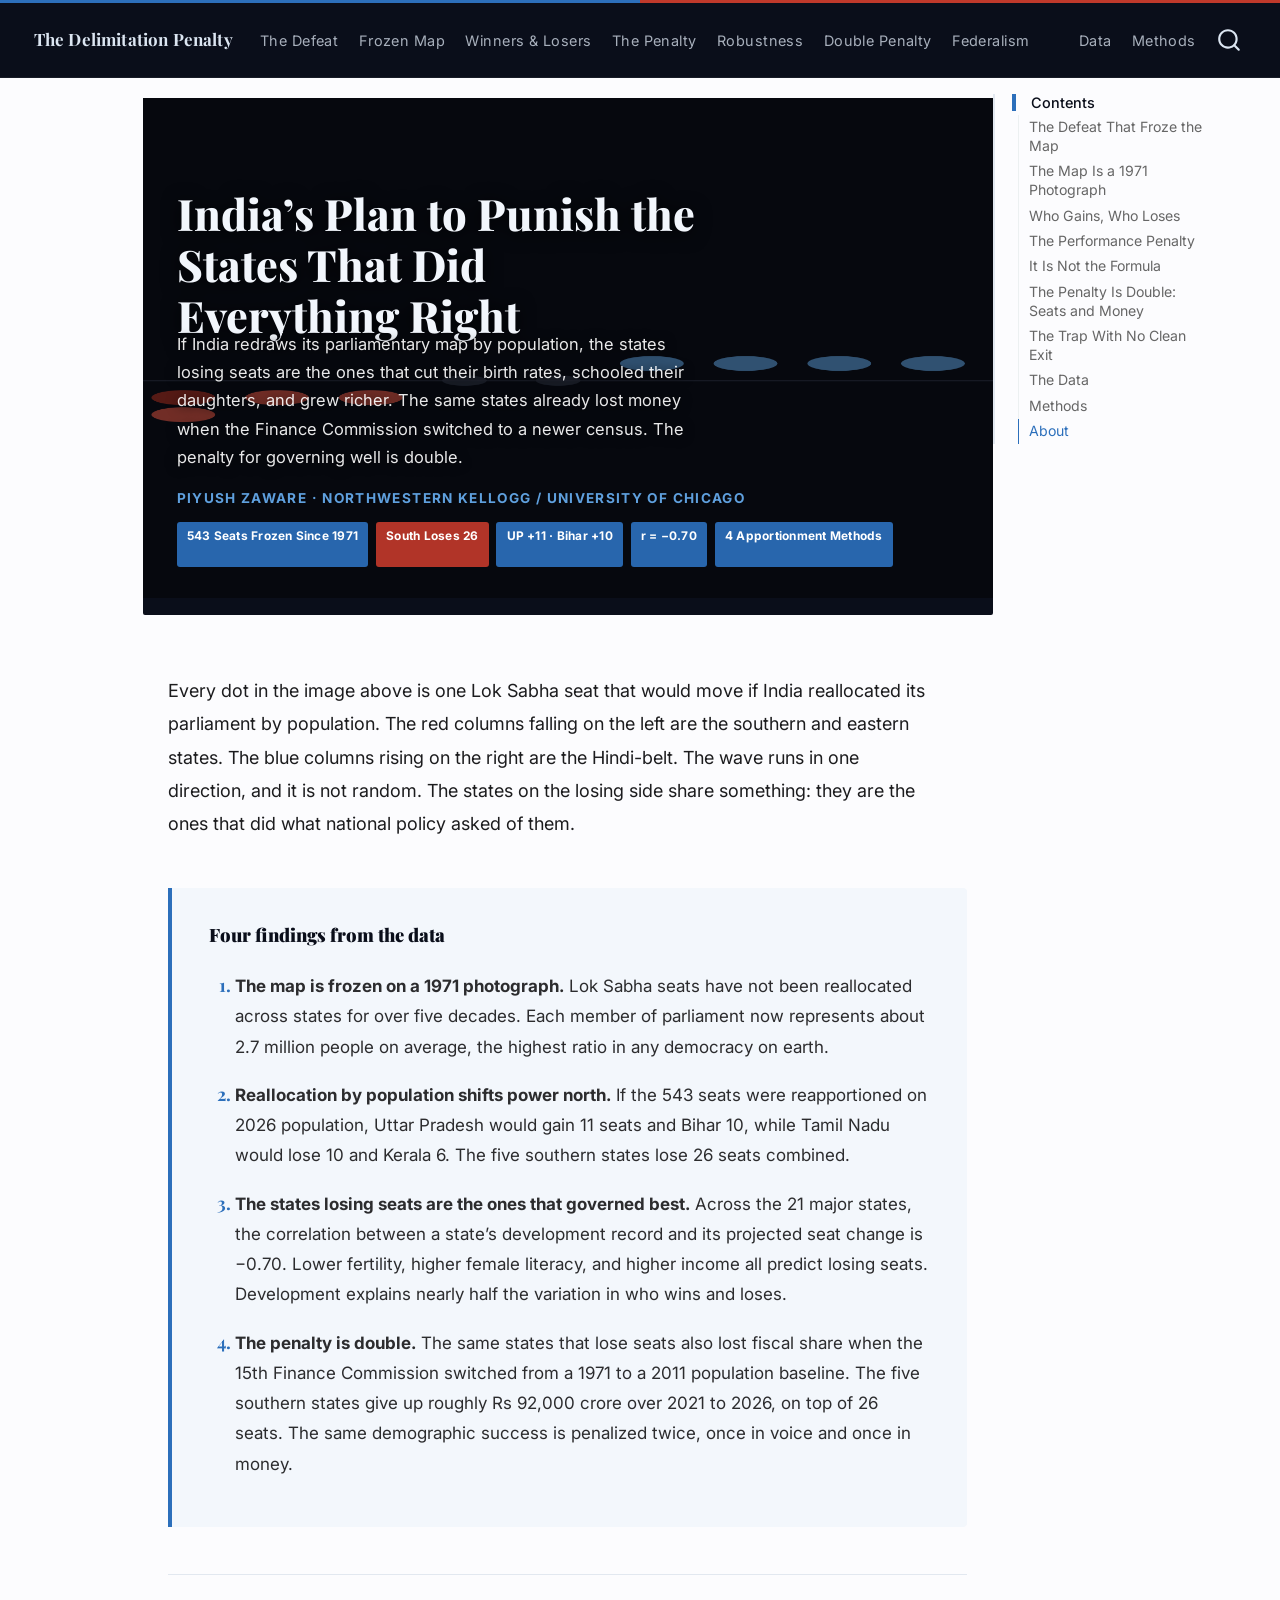
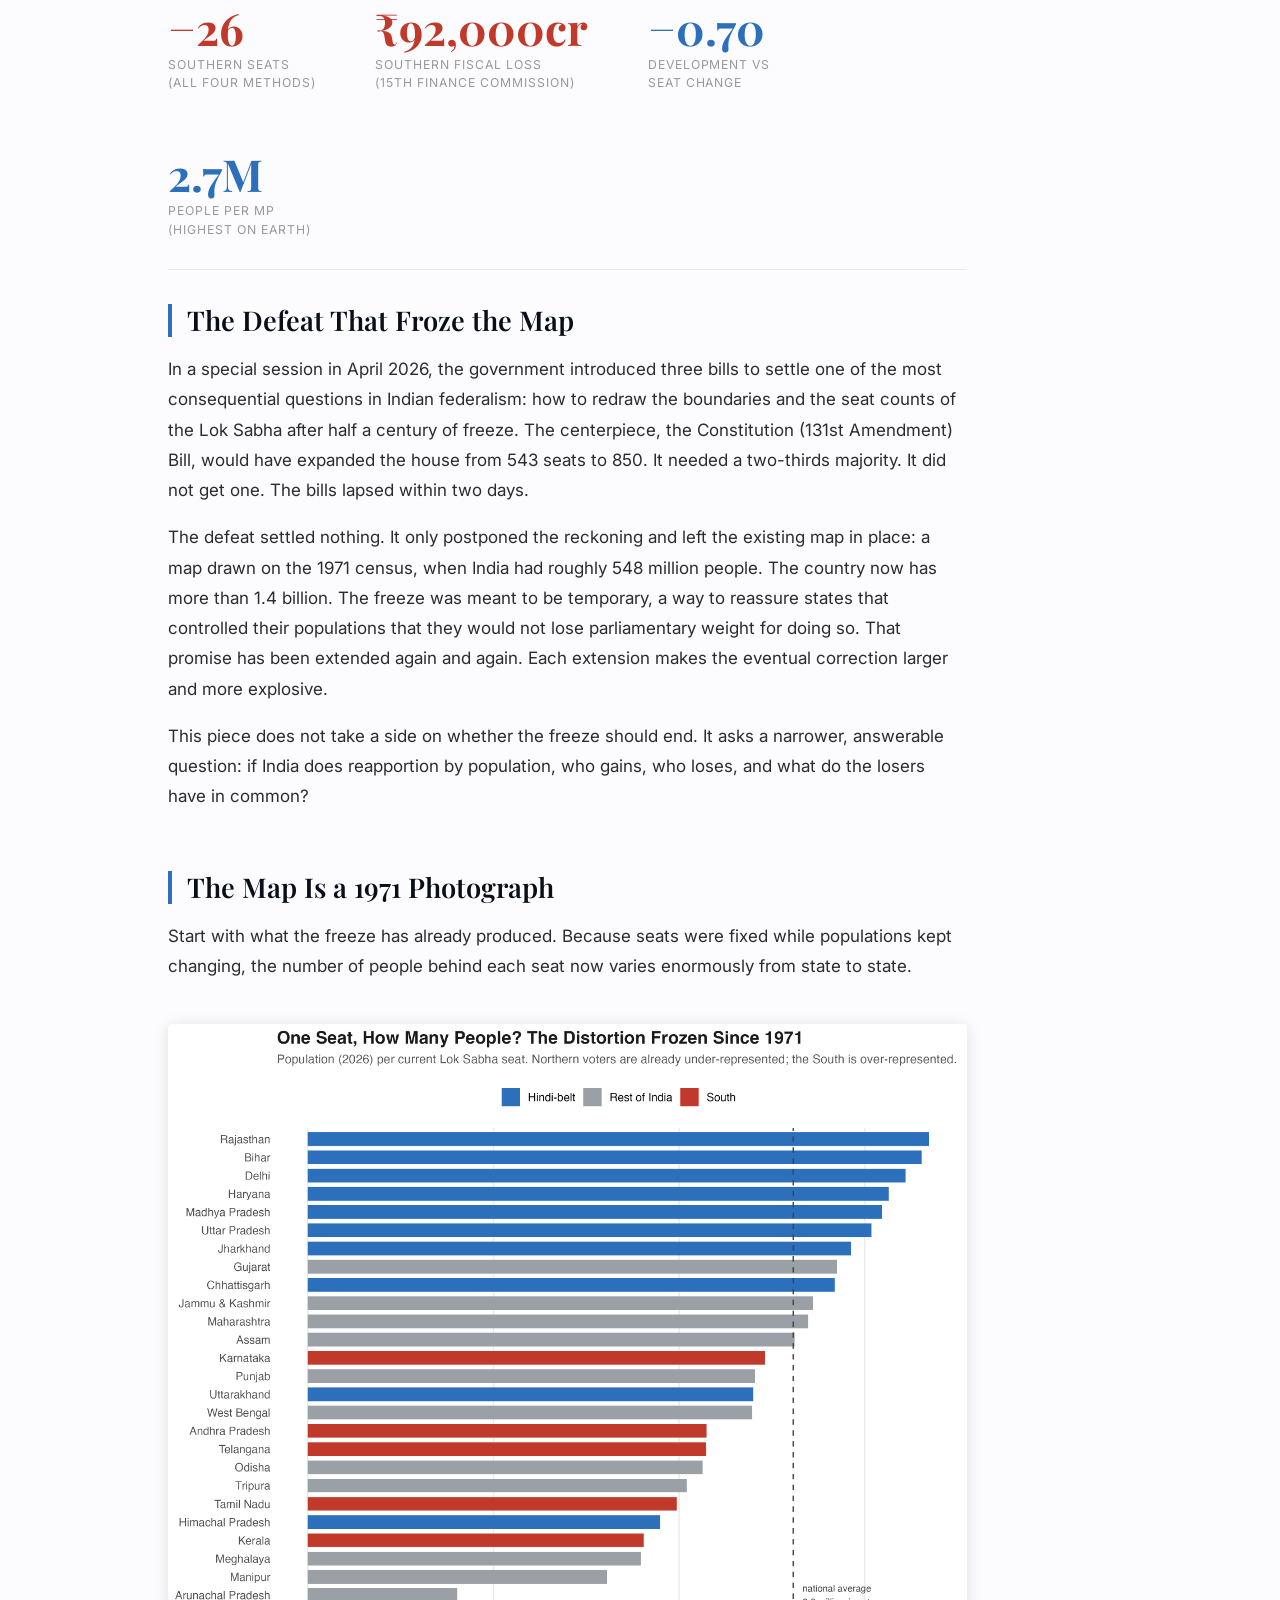
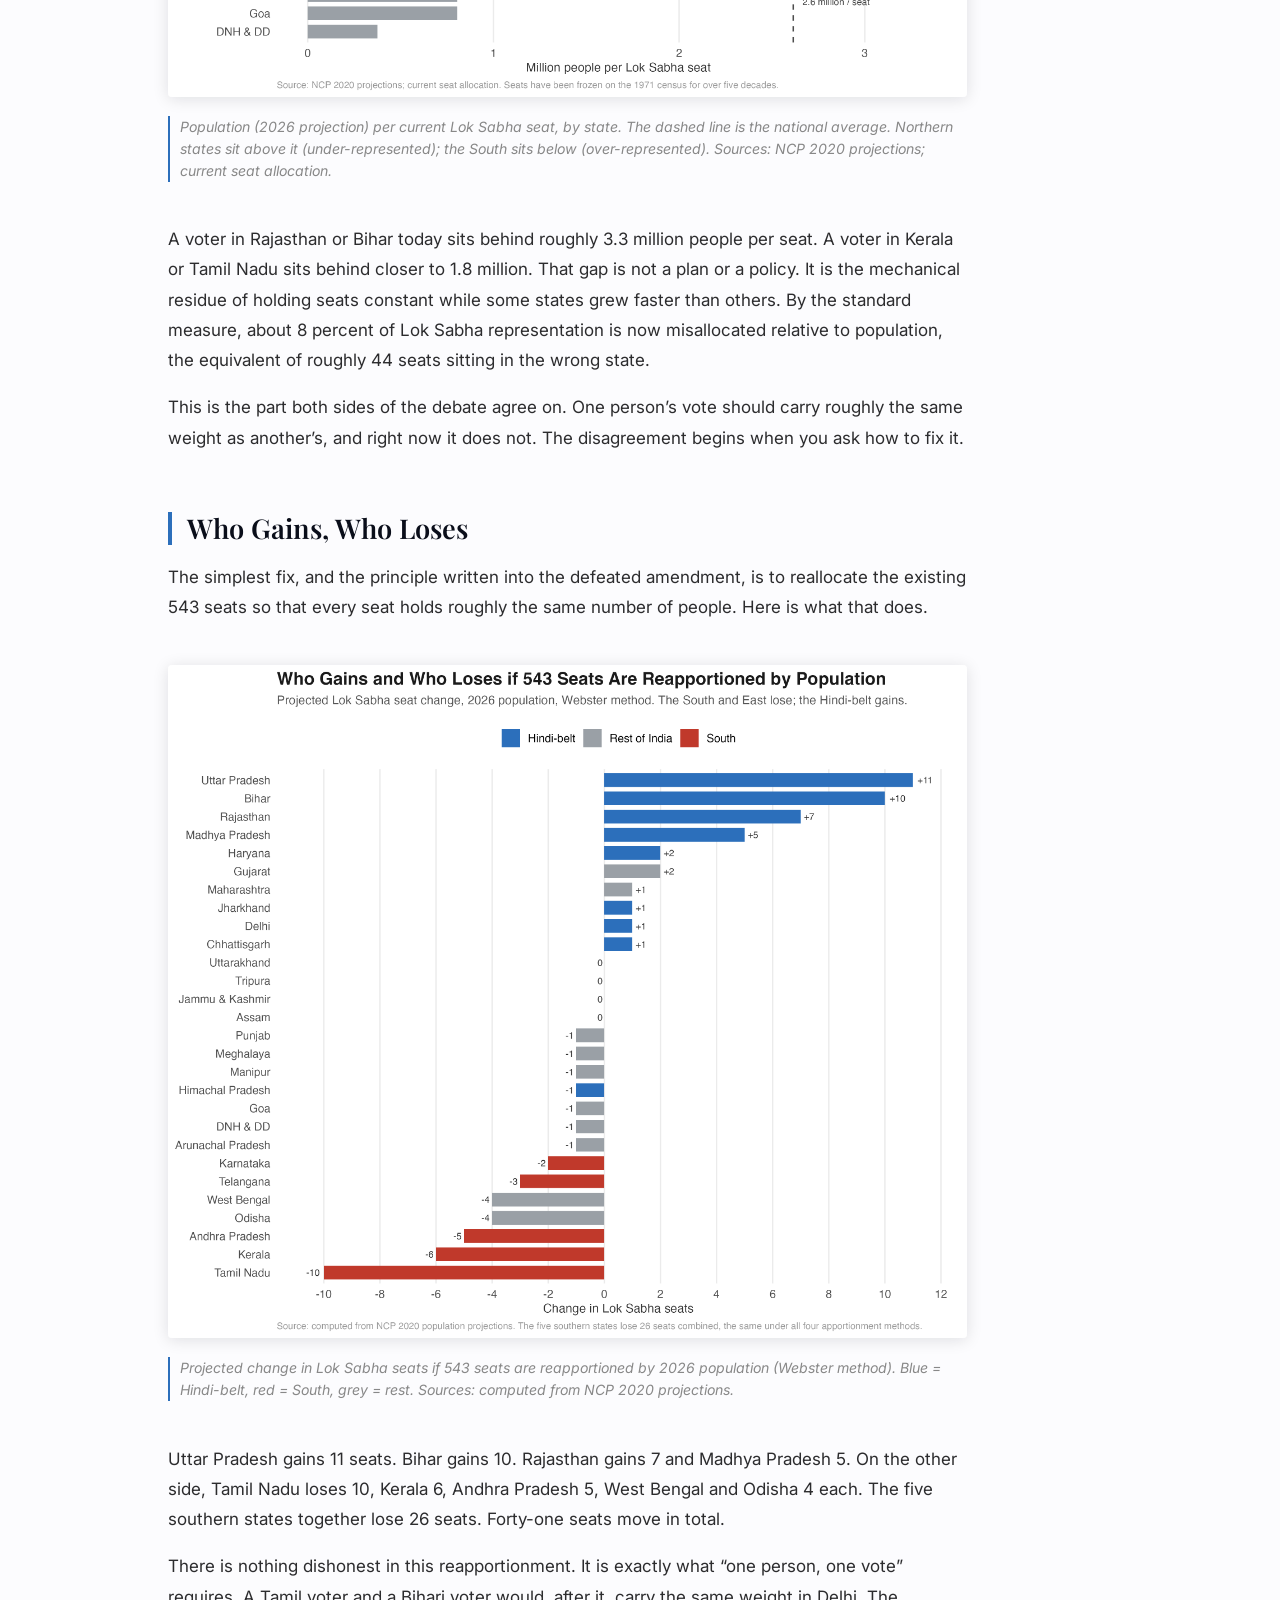
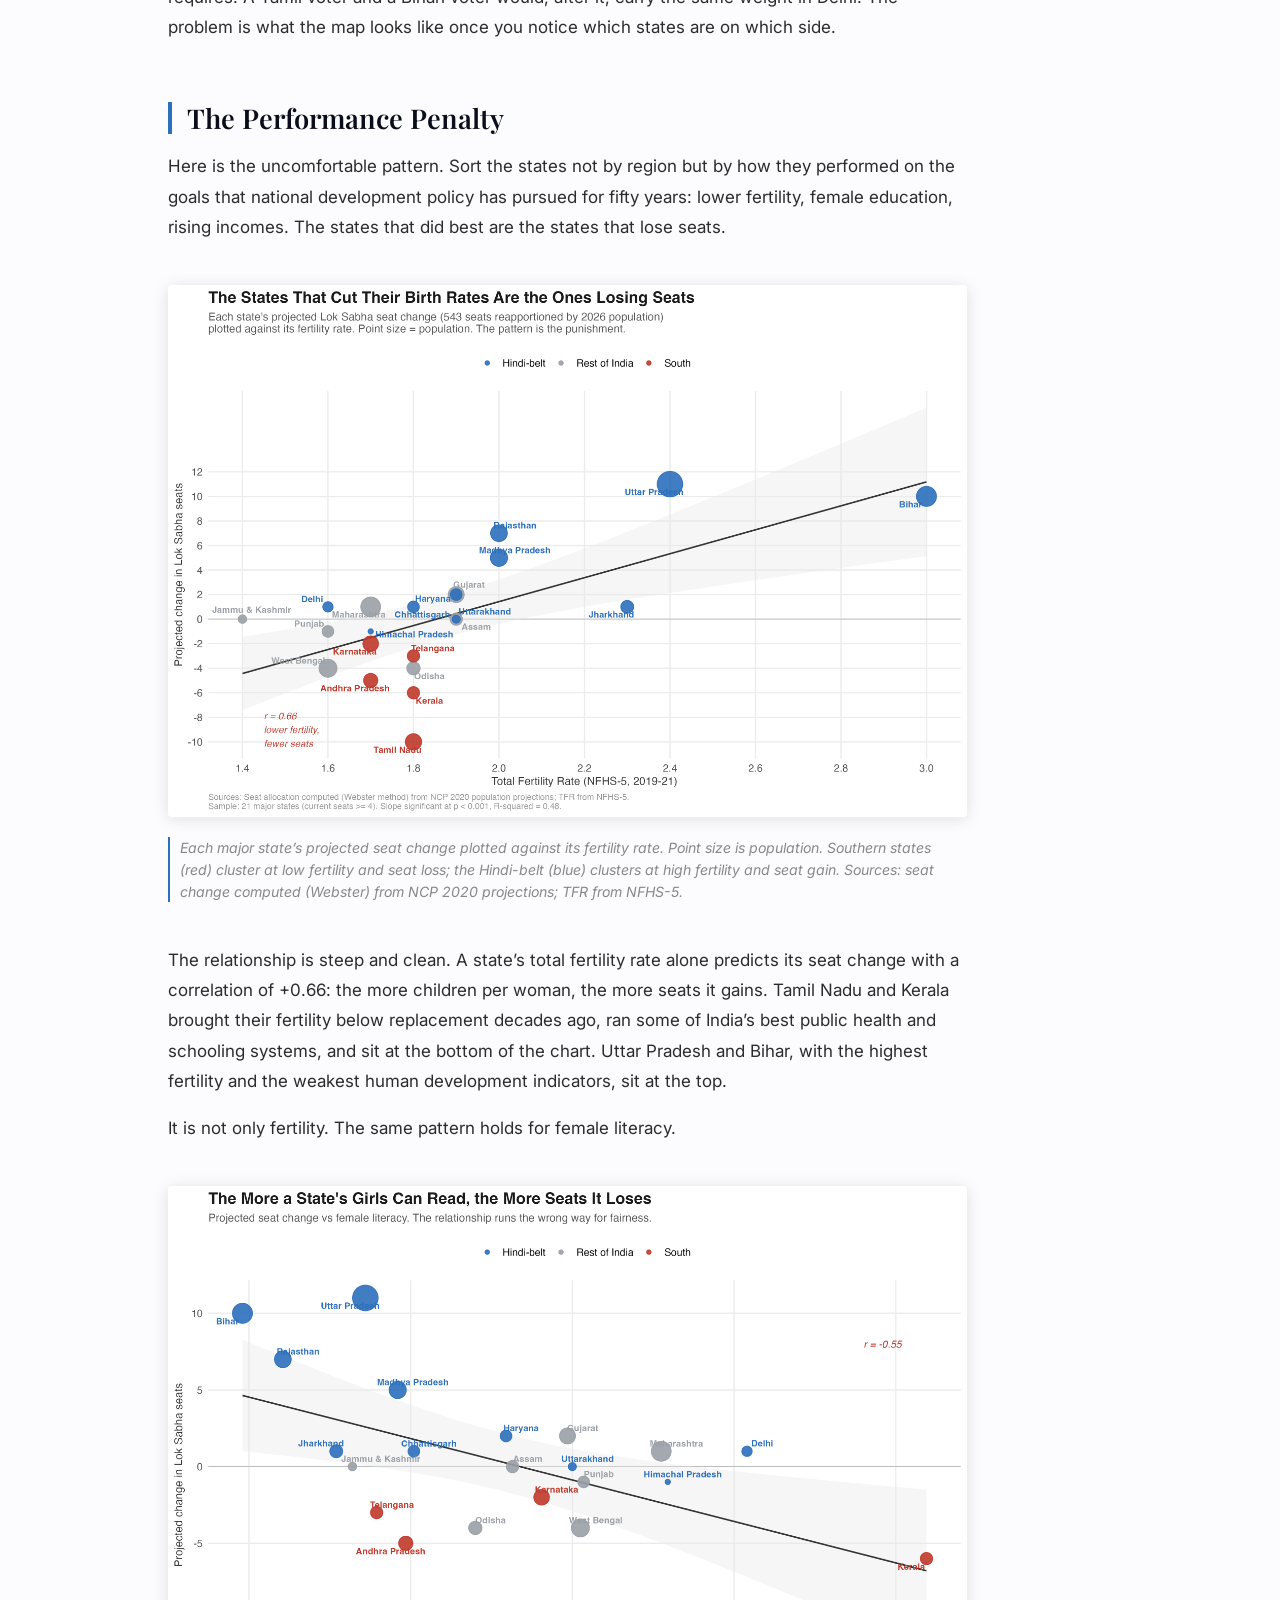
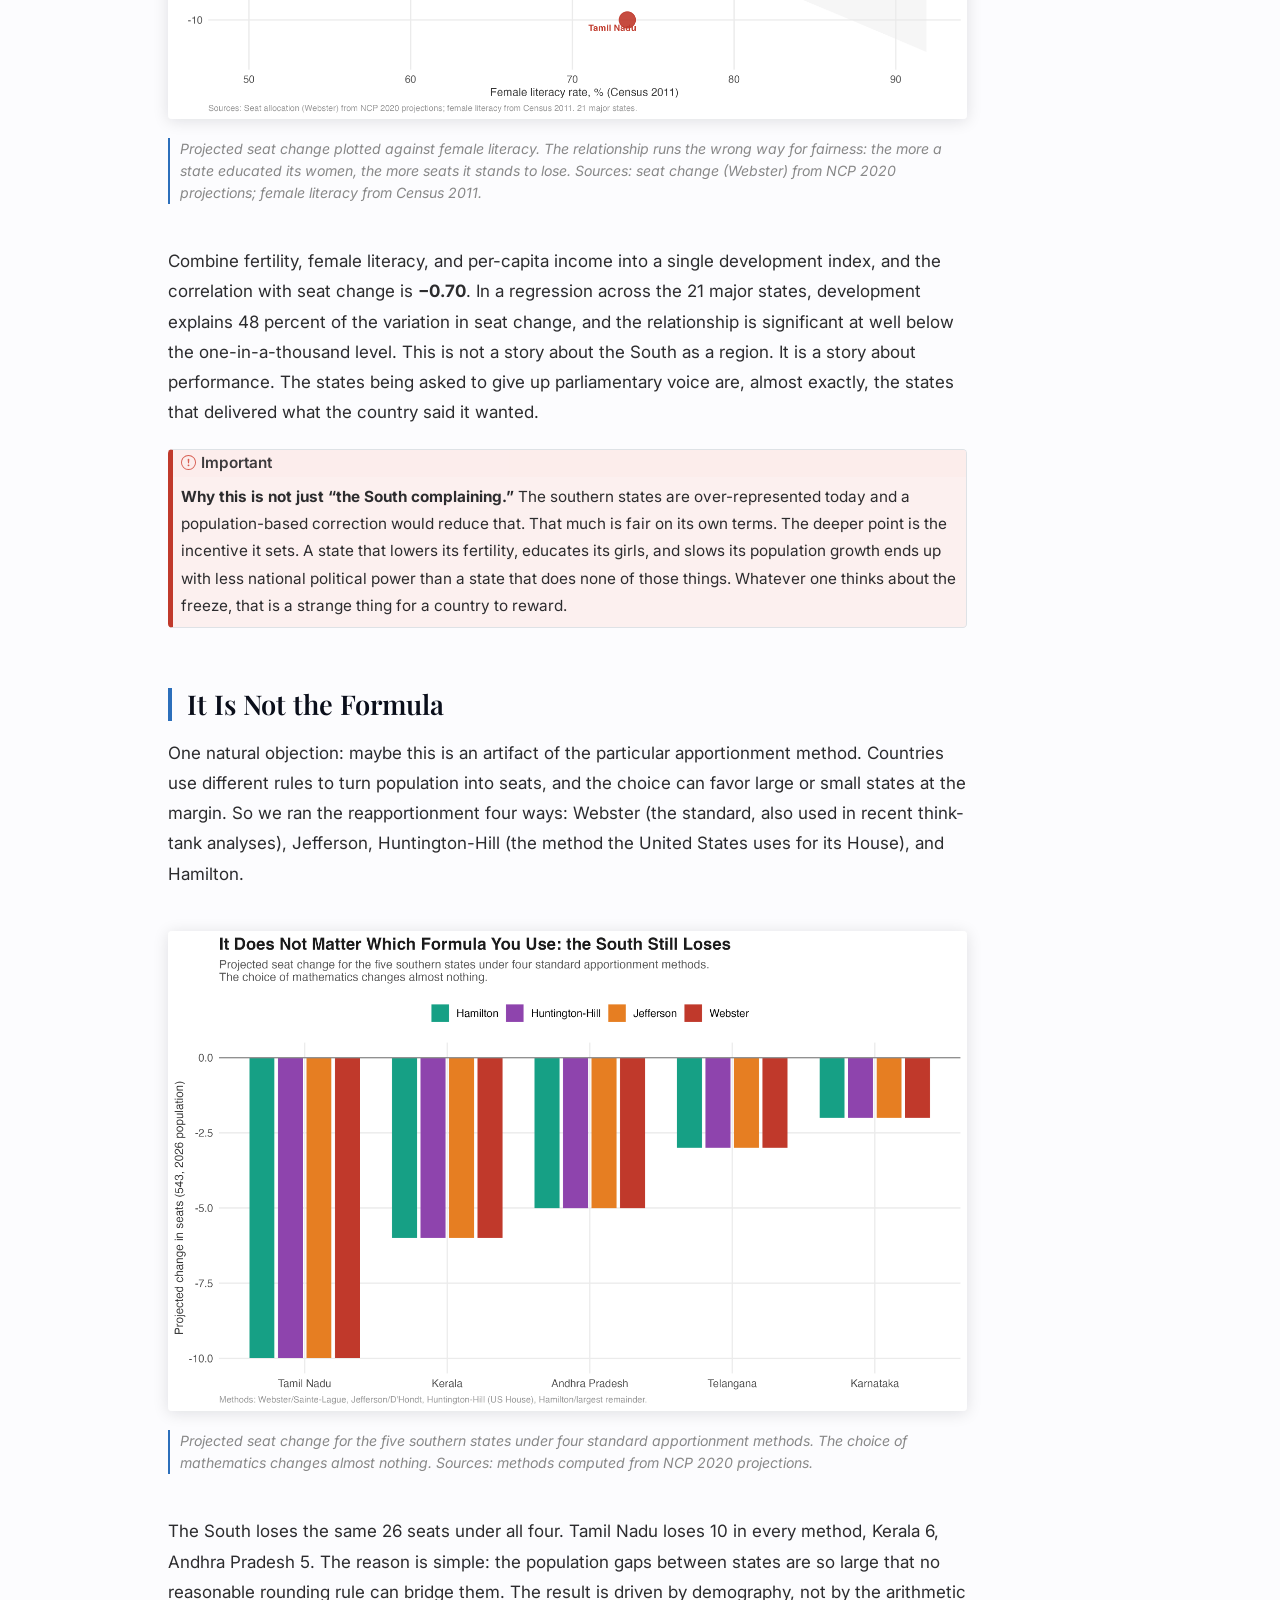
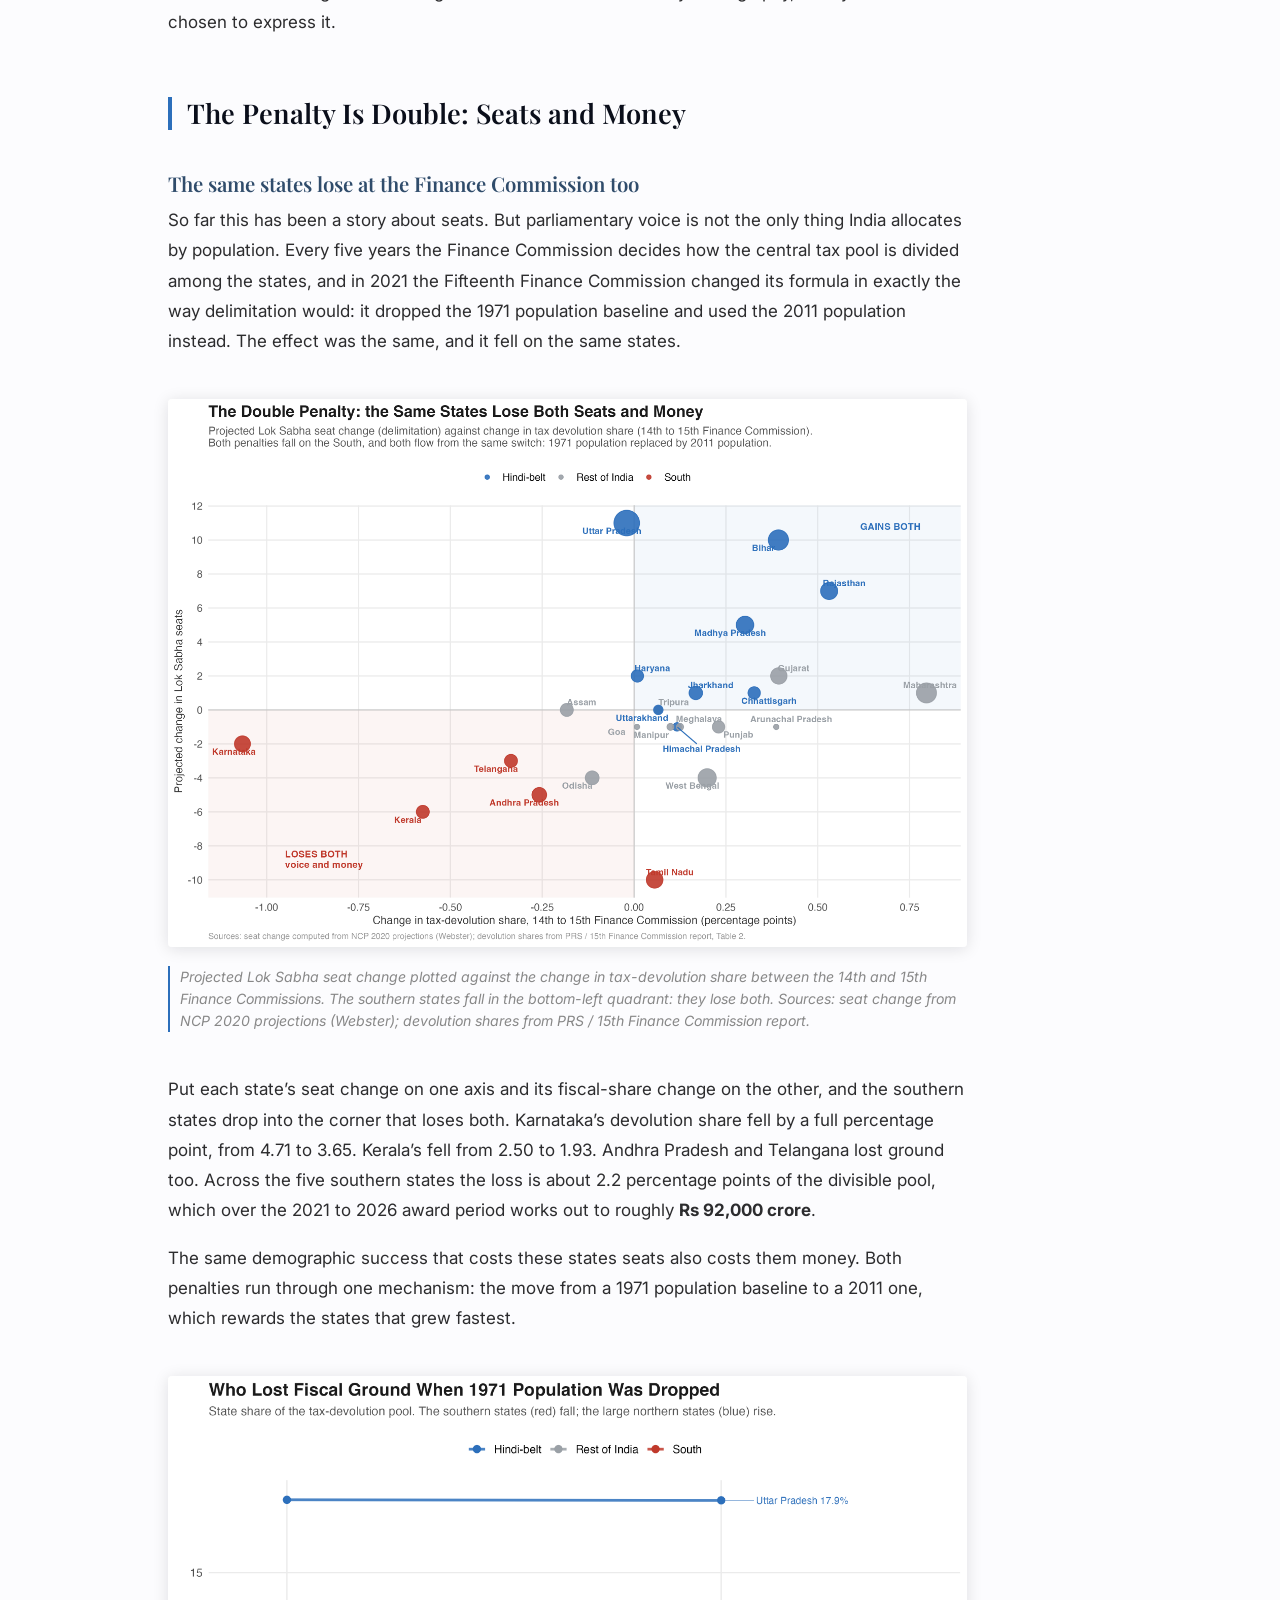
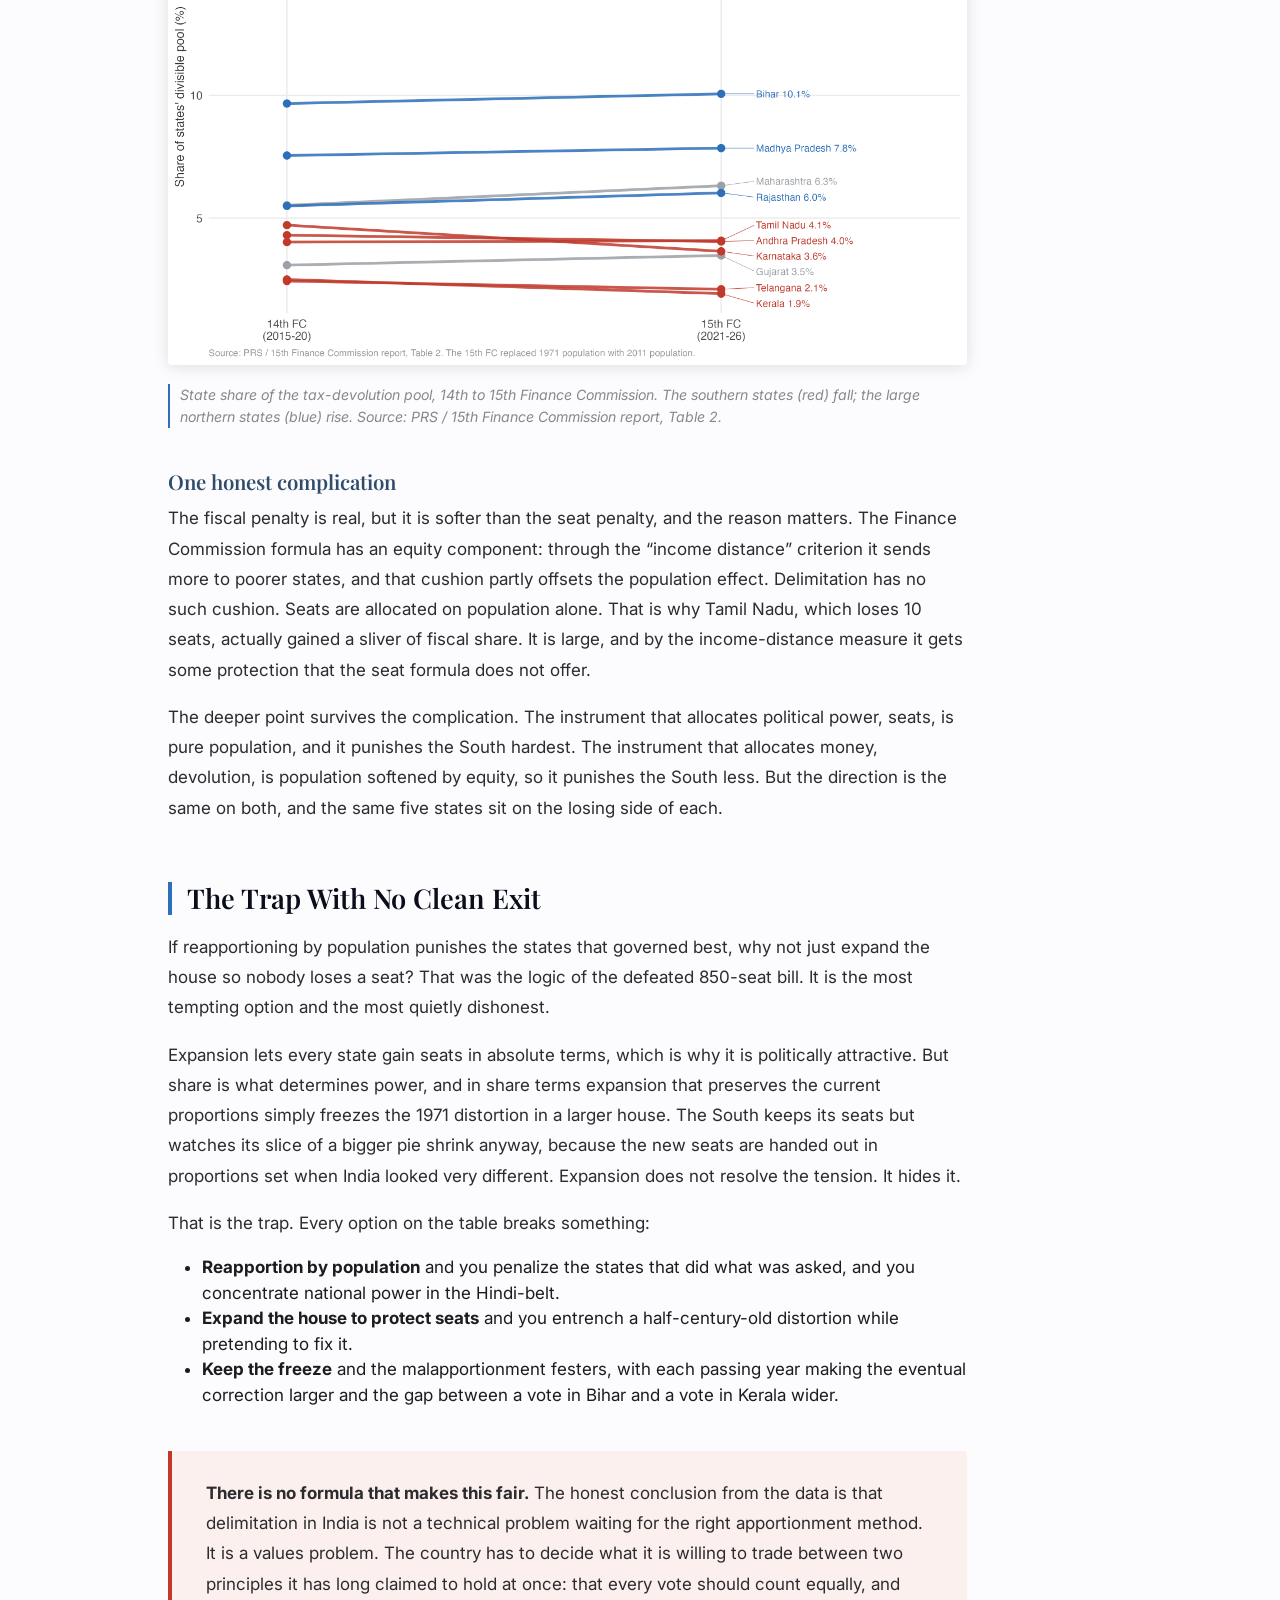
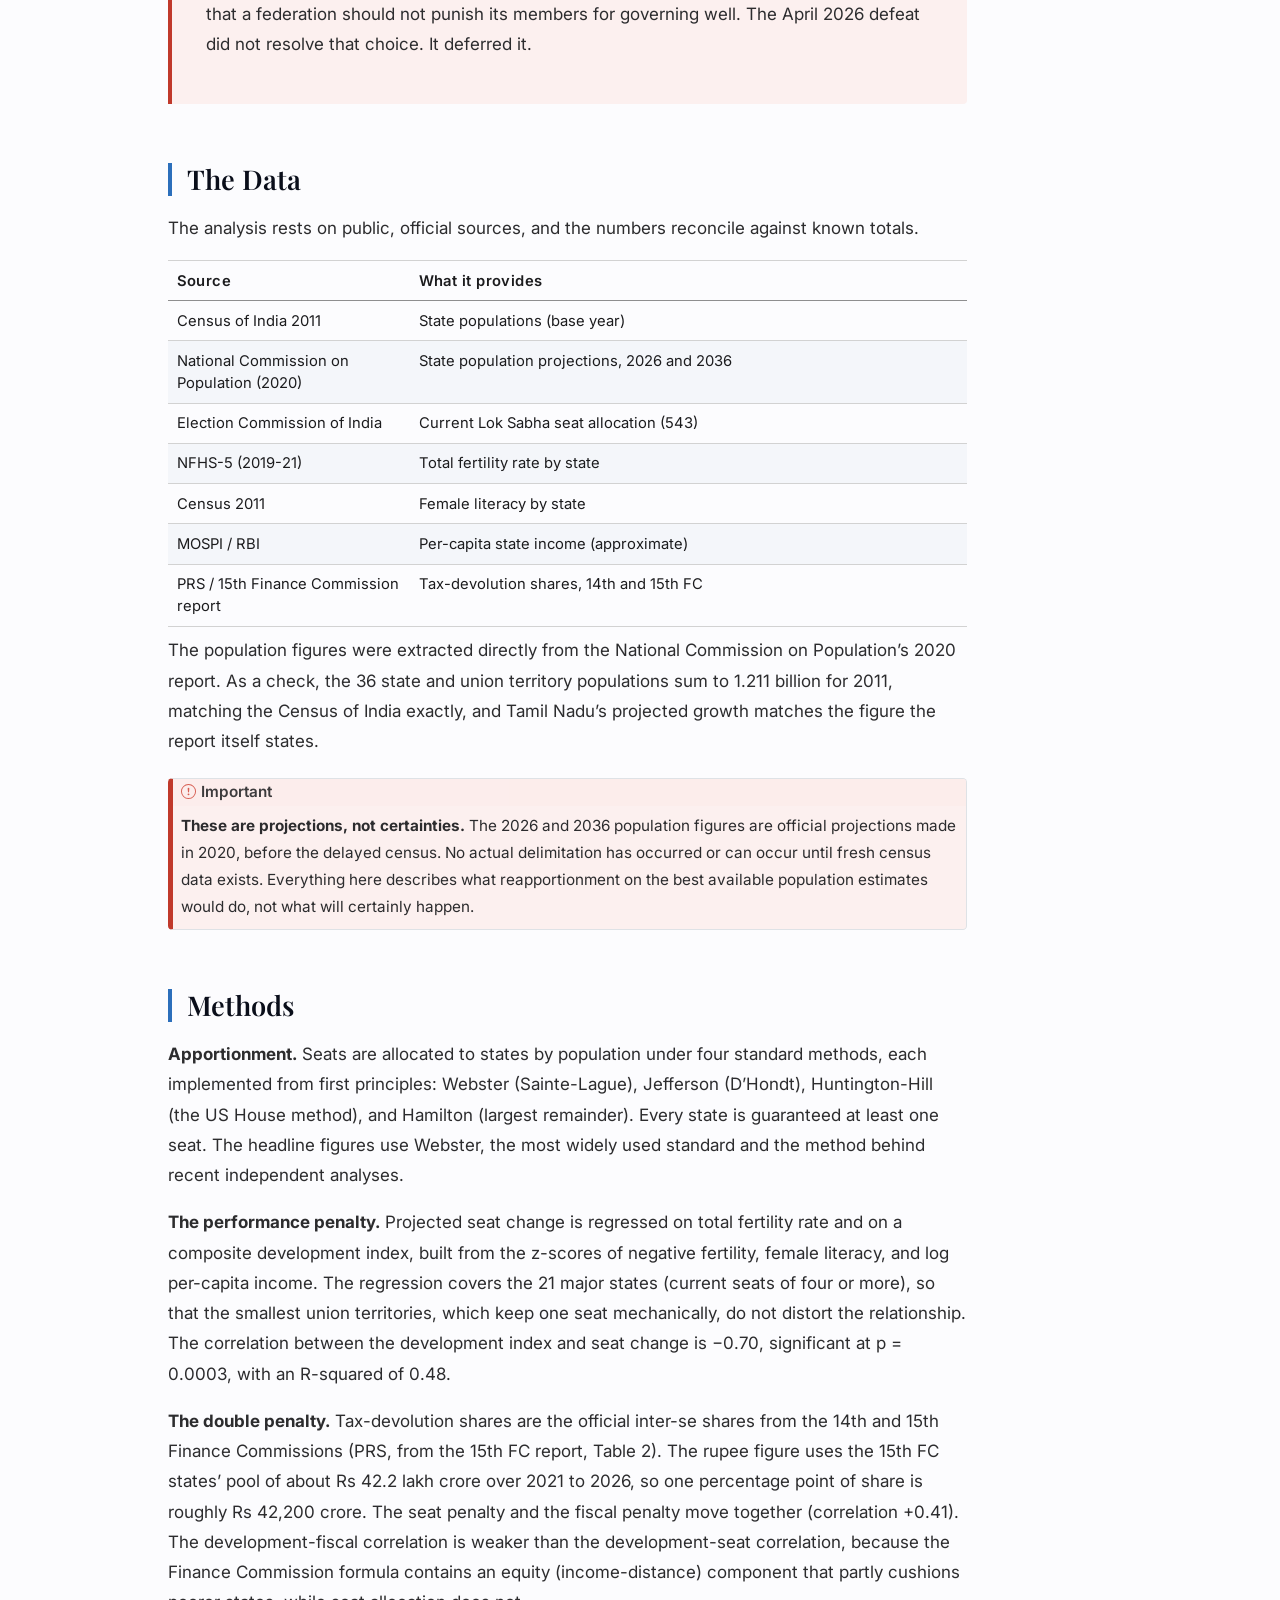
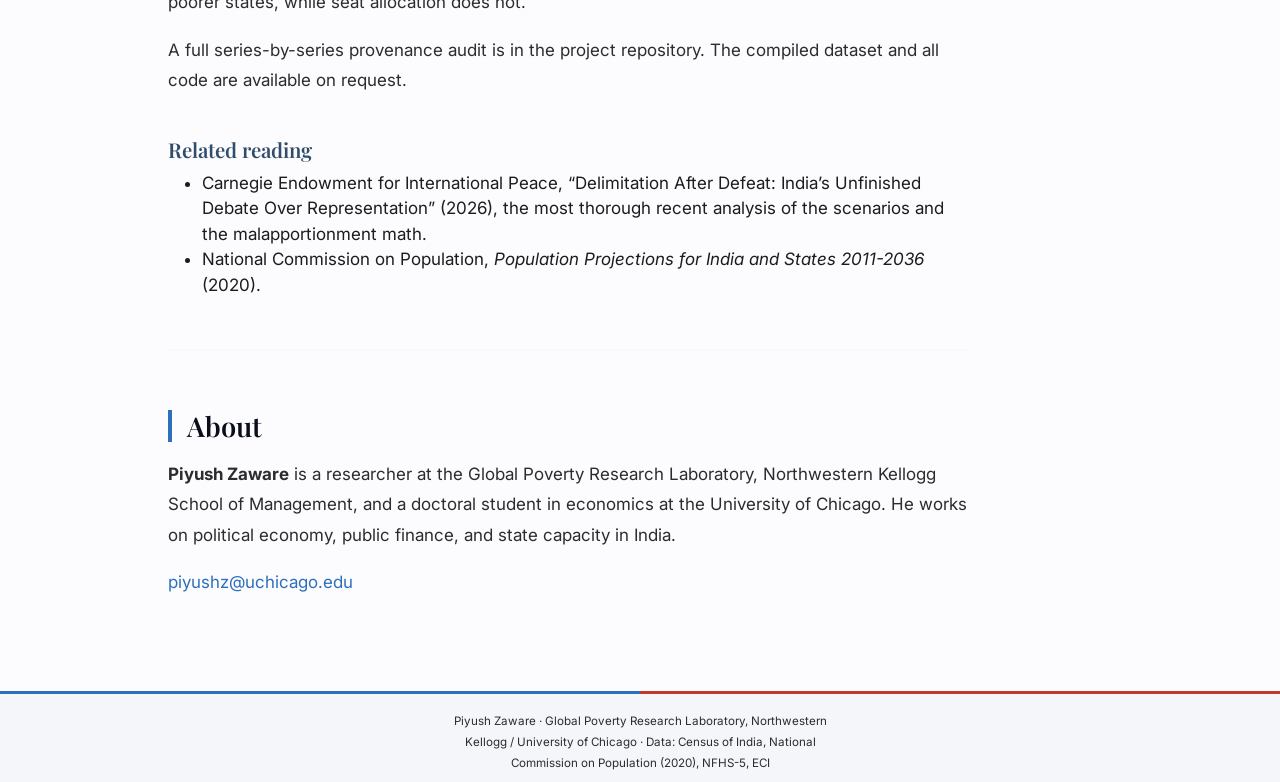
==== docs/index.html @ 1566c1ff "Add the double penalty: South loses both seats and fiscal share The genuinely novel contribution. Th" ====
<!DOCTYPE html>
<html xmlns="http://www.w3.org/1999/xhtml" lang="en" xml:lang="en"><head>

<meta charset="utf-8">
<meta name="generator" content="quarto-1.8.25">

<meta name="viewport" content="width=device-width, initial-scale=1.0, user-scalable=yes">


<title>The Delimitation Penalty</title>
<style>
code{white-space: pre-wrap;}
span.smallcaps{font-variant: small-caps;}
div.columns{display: flex; gap: min(4vw, 1.5em);}
div.column{flex: auto; overflow-x: auto;}
div.hanging-indent{margin-left: 1.5em; text-indent: -1.5em;}
ul.task-list{list-style: none;}
ul.task-list li input[type="checkbox"] {
  width: 0.8em;
  margin: 0 0.8em 0.2em -1em; /* quarto-specific, see https://github.com/quarto-dev/quarto-cli/issues/4556 */ 
  vertical-align: middle;
}
</style>


<script src="site_libs/quarto-nav/quarto-nav.js"></script>
<script src="site_libs/quarto-nav/headroom.min.js"></script>
<script src="site_libs/clipboard/clipboard.min.js"></script>
<script src="site_libs/quarto-search/autocomplete.umd.js"></script>
<script src="site_libs/quarto-search/fuse.min.js"></script>
<script src="site_libs/quarto-search/quarto-search.js"></script>
<meta name="quarto:offset" content="./">
<script src="site_libs/quarto-html/quarto.js" type="module"></script>
<script src="site_libs/quarto-html/tabsets/tabsets.js" type="module"></script>
<script src="site_libs/quarto-html/axe/axe-check.js" type="module"></script>
<script src="site_libs/quarto-html/popper.min.js"></script>
<script src="site_libs/quarto-html/tippy.umd.min.js"></script>
<script src="site_libs/quarto-html/anchor.min.js"></script>
<link href="site_libs/quarto-html/tippy.css" rel="stylesheet">
<link href="site_libs/quarto-html/quarto-syntax-highlighting-7b89279ff1a6dce999919e0e67d4d9ec.css" rel="stylesheet" id="quarto-text-highlighting-styles">
<script src="site_libs/bootstrap/bootstrap.min.js"></script>
<link href="site_libs/bootstrap/bootstrap-icons.css" rel="stylesheet">
<link href="site_libs/bootstrap/bootstrap-7840cd7981757219aa83ed7bc847dc4c.min.css" rel="stylesheet" append-hash="true" id="quarto-bootstrap" data-mode="light">
<script id="quarto-search-options" type="application/json">{
  "location": "navbar",
  "copy-button": false,
  "collapse-after": 3,
  "panel-placement": "end",
  "type": "overlay",
  "limit": 50,
  "keyboard-shortcut": [
    "f",
    "/",
    "s"
  ],
  "show-item-context": false,
  "language": {
    "search-no-results-text": "No results",
    "search-matching-documents-text": "matching documents",
    "search-copy-link-title": "Copy link to search",
    "search-hide-matches-text": "Hide additional matches",
    "search-more-match-text": "more match in this document",
    "search-more-matches-text": "more matches in this document",
    "search-clear-button-title": "Clear",
    "search-text-placeholder": "",
    "search-detached-cancel-button-title": "Cancel",
    "search-submit-button-title": "Submit",
    "search-label": "Search"
  }
}</script>
<style>html{ scroll-behavior: smooth; }</style>


</head>

<body class="nav-fixed quarto-light">

<div id="quarto-search-results"></div>
  <header id="quarto-header" class="headroom fixed-top">
    <nav class="navbar navbar-expand-lg " data-bs-theme="dark">
      <div class="navbar-container container-fluid">
      <div class="navbar-brand-container mx-auto">
    <a href="./index.html" class="navbar-brand navbar-brand-logo">
    </a>
    <a class="navbar-brand" href="./index.html">
    <span class="navbar-title">The Delimitation Penalty</span>
    </a>
  </div>
            <div id="quarto-search" class="" title="Search"></div>
          <button class="navbar-toggler" type="button" data-bs-toggle="collapse" data-bs-target="#navbarCollapse" aria-controls="navbarCollapse" role="menu" aria-expanded="false" aria-label="Toggle navigation" onclick="if (window.quartoToggleHeadroom) { window.quartoToggleHeadroom(); }">
  <span class="navbar-toggler-icon"></span>
</button>
          <div class="collapse navbar-collapse" id="navbarCollapse">
            <ul class="navbar-nav navbar-nav-scroll me-auto">
  <li class="nav-item">
    <a class="nav-link" href="./index.html#defeat"> 
<span class="menu-text">The Defeat</span></a>
  </li>  
  <li class="nav-item">
    <a class="nav-link" href="./index.html#frozen"> 
<span class="menu-text">Frozen Map</span></a>
  </li>  
  <li class="nav-item">
    <a class="nav-link" href="./index.html#winners"> 
<span class="menu-text">Winners &amp; Losers</span></a>
  </li>  
  <li class="nav-item">
    <a class="nav-link" href="./index.html#penalty"> 
<span class="menu-text">The Penalty</span></a>
  </li>  
  <li class="nav-item">
    <a class="nav-link" href="./index.html#robustness"> 
<span class="menu-text">Robustness</span></a>
  </li>  
  <li class="nav-item">
    <a class="nav-link" href="./index.html#double"> 
<span class="menu-text">Double Penalty</span></a>
  </li>  
  <li class="nav-item">
    <a class="nav-link" href="./index.html#federalism"> 
<span class="menu-text">Federalism</span></a>
  </li>  
</ul>
            <ul class="navbar-nav navbar-nav-scroll ms-auto">
  <li class="nav-item">
    <a class="nav-link" href="./index.html#data"> 
<span class="menu-text">Data</span></a>
  </li>  
  <li class="nav-item">
    <a class="nav-link" href="./index.html#methods"> 
<span class="menu-text">Methods</span></a>
  </li>  
</ul>
          </div> <!-- /navcollapse -->
            <div class="quarto-navbar-tools">
</div>
      </div> <!-- /container-fluid -->
    </nav>
</header>
<!-- content -->
<div id="quarto-content" class="quarto-container page-columns page-rows-contents page-layout-article page-navbar">
<!-- sidebar -->
<!-- margin-sidebar -->
    <div id="quarto-margin-sidebar" class="sidebar margin-sidebar">
        <nav id="TOC" role="doc-toc" class="toc-active">
    <h2 id="toc-title">Contents</h2>
   
  <ul class="collapse">
  <li><a href="#defeat" id="toc-defeat" class="nav-link active" data-scroll-target="#defeat">The Defeat That Froze the Map</a></li>
  <li><a href="#frozen" id="toc-frozen" class="nav-link" data-scroll-target="#frozen">The Map Is a 1971 Photograph</a></li>
  <li><a href="#winners" id="toc-winners" class="nav-link" data-scroll-target="#winners">Who Gains, Who Loses</a></li>
  <li><a href="#penalty" id="toc-penalty" class="nav-link" data-scroll-target="#penalty">The Performance Penalty</a></li>
  <li><a href="#robustness" id="toc-robustness" class="nav-link" data-scroll-target="#robustness">It Is Not the Formula</a></li>
  <li><a href="#double" id="toc-double" class="nav-link" data-scroll-target="#double">The Penalty Is Double: Seats and Money</a></li>
  <li><a href="#federalism" id="toc-federalism" class="nav-link" data-scroll-target="#federalism">The Trap With No Clean Exit</a></li>
  <li><a href="#data" id="toc-data" class="nav-link" data-scroll-target="#data">The Data</a></li>
  <li><a href="#methods" id="toc-methods" class="nav-link" data-scroll-target="#methods">Methods</a></li>
  <li><a href="#about" id="toc-about" class="nav-link" data-scroll-target="#about">About</a></li>
  </ul>
</nav>
    </div>
<!-- main -->
<main class="content" id="quarto-document-content"><header id="title-block-header" class="quarto-title-block"></header>




<div class="hero">
<p><img src="output/figures/fig_hero.png" class="hero-img img-fluid"></p>
<section id="indias-plan-to-punish-the-states-that-did-everything-right" class="level1">
<h1>India’s Plan to Punish the States That Did Everything Right</h1>
<div class="subtitle">
<p>If India redraws its parliamentary map by population, the states losing seats are the ones that cut their birth rates, schooled their daughters, and grew richer. The same states already lost money when the Finance Commission switched to a newer census. The penalty for governing well is double.</p>
</div>
<div class="meta">
<p>Piyush Zaware · Northwestern Kellogg / University of Chicago</p>
</div>
<div class="badge-row">
<div class="badge-item">
<p>543 Seats Frozen Since 1971</p>
</div>
<div class="badge-item south">
<p>South Loses 26</p>
</div>
<div class="badge-item">
<p>UP +11 · Bihar +10</p>
</div>
<div class="badge-item">
<p>r = −0.70</p>
</div>
<div class="badge-item">
<p>4 Apportionment Methods</p>
</div>
</div>
</section>
</div>
<div class="lead-para">
<p>Every dot in the image above is one Lok Sabha seat that would move if India reallocated its parliament by population. The red columns falling on the left are the southern and eastern states. The blue columns rising on the right are the Hindi-belt. The wave runs in one direction, and it is not random. The states on the losing side share something: they are the ones that did what national policy asked of them.</p>
</div>
<div class="abstract-box">
<p><strong>Four findings from the data</strong></p>
<ol type="1">
<li><p><strong>The map is frozen on a 1971 photograph.</strong> Lok Sabha seats have not been reallocated across states for over five decades. Each member of parliament now represents about 2.7 million people on average, the highest ratio in any democracy on earth.</p></li>
<li><p><strong>Reallocation by population shifts power north.</strong> If the 543 seats were reapportioned on 2026 population, Uttar Pradesh would gain 11 seats and Bihar 10, while Tamil Nadu would lose 10 and Kerala 6. The five southern states lose 26 seats combined.</p></li>
<li><p><strong>The states losing seats are the ones that governed best.</strong> Across the 21 major states, the correlation between a state’s development record and its projected seat change is −0.70. Lower fertility, higher female literacy, and higher income all predict losing seats. Development explains nearly half the variation in who wins and loses.</p></li>
<li><p><strong>The penalty is double.</strong> The same states that lose seats also lost fiscal share when the 15th Finance Commission switched from a 1971 to a 2011 population baseline. The five southern states give up roughly Rs 92,000 crore over 2021 to 2026, on top of 26 seats. The same demographic success is penalized twice, once in voice and once in money.</p></li>
</ol>
</div>
<div class="stat-row">
  <div class="stat"><div class="stat-num red">−26</div><div class="stat-label">southern seats<br>(all four methods)</div></div>
  <div class="stat"><div class="stat-num red">₹92,000cr</div><div class="stat-label">southern fiscal loss<br>(15th Finance Commission)</div></div>
  <div class="stat"><div class="stat-num">−0.70</div><div class="stat-label">development vs<br>seat change</div></div>
  <div class="stat"><div class="stat-num">2.7M</div><div class="stat-label">people per MP<br>(highest on earth)</div></div>
</div>
<section id="defeat" class="level2">
<h2 class="anchored" data-anchor-id="defeat">The Defeat That Froze the Map</h2>
<p>In a special session in April 2026, the government introduced three bills to settle one of the most consequential questions in Indian federalism: how to redraw the boundaries and the seat counts of the Lok Sabha after half a century of freeze. The centerpiece, the Constitution (131st Amendment) Bill, would have expanded the house from 543 seats to 850. It needed a two-thirds majority. It did not get one. The bills lapsed within two days.</p>
<p>The defeat settled nothing. It only postponed the reckoning and left the existing map in place: a map drawn on the 1971 census, when India had roughly 548 million people. The country now has more than 1.4 billion. The freeze was meant to be temporary, a way to reassure states that controlled their populations that they would not lose parliamentary weight for doing so. That promise has been extended again and again. Each extension makes the eventual correction larger and more explosive.</p>
<p>This piece does not take a side on whether the freeze should end. It asks a narrower, answerable question: if India does reapportion by population, who gains, who loses, and what do the losers have in common?</p>
</section>
<section id="frozen" class="level2">
<h2 class="anchored" data-anchor-id="frozen">The Map Is a 1971 Photograph</h2>
<p>Start with what the freeze has already produced. Because seats were fixed while populations kept changing, the number of people behind each seat now varies enormously from state to state.</p>
<div class="quarto-figure quarto-figure-center">
<figure class="figure">
<p><img src="output/figures/fig_malapportionment.png" class="img-fluid figure-img" style="width:100.0%"></p>
<figcaption>Population (2026 projection) per current Lok Sabha seat, by state. The dashed line is the national average. Northern states sit above it (under-represented); the South sits below (over-represented). Sources: NCP 2020 projections; current seat allocation.</figcaption>
</figure>
</div>
<p>A voter in Rajasthan or Bihar today sits behind roughly 3.3 million people per seat. A voter in Kerala or Tamil Nadu sits behind closer to 1.8 million. That gap is not a plan or a policy. It is the mechanical residue of holding seats constant while some states grew faster than others. By the standard measure, about 8 percent of Lok Sabha representation is now misallocated relative to population, the equivalent of roughly 44 seats sitting in the wrong state.</p>
<p>This is the part both sides of the debate agree on. One person’s vote should carry roughly the same weight as another’s, and right now it does not. The disagreement begins when you ask how to fix it.</p>
</section>
<section id="winners" class="level2">
<h2 class="anchored" data-anchor-id="winners">Who Gains, Who Loses</h2>
<p>The simplest fix, and the principle written into the defeated amendment, is to reallocate the existing 543 seats so that every seat holds roughly the same number of people. Here is what that does.</p>
<div class="quarto-figure quarto-figure-center">
<figure class="figure">
<p><img src="output/figures/fig_seat_change.png" class="img-fluid figure-img" style="width:100.0%"></p>
<figcaption>Projected change in Lok Sabha seats if 543 seats are reapportioned by 2026 population (Webster method). Blue = Hindi-belt, red = South, grey = rest. Sources: computed from NCP 2020 projections.</figcaption>
</figure>
</div>
<p>Uttar Pradesh gains 11 seats. Bihar gains 10. Rajasthan gains 7 and Madhya Pradesh 5. On the other side, Tamil Nadu loses 10, Kerala 6, Andhra Pradesh 5, West Bengal and Odisha 4 each. The five southern states together lose 26 seats. Forty-one seats move in total.</p>
<p>There is nothing dishonest in this reapportionment. It is exactly what “one person, one vote” requires. A Tamil voter and a Bihari voter would, after it, carry the same weight in Delhi. The problem is what the map looks like once you notice which states are on which side.</p>
</section>
<section id="penalty" class="level2">
<h2 class="anchored" data-anchor-id="penalty">The Performance Penalty</h2>
<p>Here is the uncomfortable pattern. Sort the states not by region but by how they performed on the goals that national development policy has pursued for fifty years: lower fertility, female education, rising incomes. The states that did best are the states that lose seats.</p>
<div class="quarto-figure quarto-figure-center">
<figure class="figure">
<p><img src="output/figures/fig_penalty_scatter.png" class="img-fluid figure-img" style="width:100.0%"></p>
<figcaption>Each major state’s projected seat change plotted against its fertility rate. Point size is population. Southern states (red) cluster at low fertility and seat loss; the Hindi-belt (blue) clusters at high fertility and seat gain. Sources: seat change computed (Webster) from NCP 2020 projections; TFR from NFHS-5.</figcaption>
</figure>
</div>
<p>The relationship is steep and clean. A state’s total fertility rate alone predicts its seat change with a correlation of +0.66: the more children per woman, the more seats it gains. Tamil Nadu and Kerala brought their fertility below replacement decades ago, ran some of India’s best public health and schooling systems, and sit at the bottom of the chart. Uttar Pradesh and Bihar, with the highest fertility and the weakest human development indicators, sit at the top.</p>
<p>It is not only fertility. The same pattern holds for female literacy.</p>
<div class="quarto-figure quarto-figure-center">
<figure class="figure">
<p><img src="output/figures/fig_penalty_literacy.png" class="img-fluid figure-img" style="width:100.0%"></p>
<figcaption>Projected seat change plotted against female literacy. The relationship runs the wrong way for fairness: the more a state educated its women, the more seats it stands to lose. Sources: seat change (Webster) from NCP 2020 projections; female literacy from Census 2011.</figcaption>
</figure>
</div>
<p>Combine fertility, female literacy, and per-capita income into a single development index, and the correlation with seat change is <strong>−0.70</strong>. In a regression across the 21 major states, development explains 48 percent of the variation in seat change, and the relationship is significant at well below the one-in-a-thousand level. This is not a story about the South as a region. It is a story about performance. The states being asked to give up parliamentary voice are, almost exactly, the states that delivered what the country said it wanted.</p>
<div class="callout callout-style-default callout-important callout-titled">
<div class="callout-header d-flex align-content-center">
<div class="callout-icon-container">
<i class="callout-icon"></i>
</div>
<div class="callout-title-container flex-fill">
Important
</div>
</div>
<div class="callout-body-container callout-body">
<p><strong>Why this is not just “the South complaining.”</strong> The southern states are over-represented today and a population-based correction would reduce that. That much is fair on its own terms. The deeper point is the incentive it sets. A state that lowers its fertility, educates its girls, and slows its population growth ends up with less national political power than a state that does none of those things. Whatever one thinks about the freeze, that is a strange thing for a country to reward.</p>
</div>
</div>
</section>
<section id="robustness" class="level2">
<h2 class="anchored" data-anchor-id="robustness">It Is Not the Formula</h2>
<p>One natural objection: maybe this is an artifact of the particular apportionment method. Countries use different rules to turn population into seats, and the choice can favor large or small states at the margin. So we ran the reapportionment four ways: Webster (the standard, also used in recent think-tank analyses), Jefferson, Huntington-Hill (the method the United States uses for its House), and Hamilton.</p>
<div class="quarto-figure quarto-figure-center">
<figure class="figure">
<p><img src="output/figures/fig_formula_robustness.png" class="img-fluid figure-img" style="width:100.0%"></p>
<figcaption>Projected seat change for the five southern states under four standard apportionment methods. The choice of mathematics changes almost nothing. Sources: methods computed from NCP 2020 projections.</figcaption>
</figure>
</div>
<p>The South loses the same 26 seats under all four. Tamil Nadu loses 10 in every method, Kerala 6, Andhra Pradesh 5. The reason is simple: the population gaps between states are so large that no reasonable rounding rule can bridge them. The result is driven by demography, not by the arithmetic chosen to express it.</p>
</section>
<section id="double" class="level2">
<h2 class="anchored" data-anchor-id="double">The Penalty Is Double: Seats and Money</h2>
<section id="the-same-states-lose-at-the-finance-commission-too" class="level3">
<h3 class="anchored" data-anchor-id="the-same-states-lose-at-the-finance-commission-too">The same states lose at the Finance Commission too</h3>
<p>So far this has been a story about seats. But parliamentary voice is not the only thing India allocates by population. Every five years the Finance Commission decides how the central tax pool is divided among the states, and in 2021 the Fifteenth Finance Commission changed its formula in exactly the way delimitation would: it dropped the 1971 population baseline and used the 2011 population instead. The effect was the same, and it fell on the same states.</p>
<div class="quarto-figure quarto-figure-center">
<figure class="figure">
<p><img src="output/figures/fig_double_penalty.png" class="img-fluid figure-img" style="width:100.0%"></p>
<figcaption>Projected Lok Sabha seat change plotted against the change in tax-devolution share between the 14th and 15th Finance Commissions. The southern states fall in the bottom-left quadrant: they lose both. Sources: seat change from NCP 2020 projections (Webster); devolution shares from PRS / 15th Finance Commission report.</figcaption>
</figure>
</div>
<p>Put each state’s seat change on one axis and its fiscal-share change on the other, and the southern states drop into the corner that loses both. Karnataka’s devolution share fell by a full percentage point, from 4.71 to 3.65. Kerala’s fell from 2.50 to 1.93. Andhra Pradesh and Telangana lost ground too. Across the five southern states the loss is about 2.2 percentage points of the divisible pool, which over the 2021 to 2026 award period works out to roughly <strong>Rs 92,000 crore</strong>.</p>
<p>The same demographic success that costs these states seats also costs them money. Both penalties run through one mechanism: the move from a 1971 population baseline to a 2011 one, which rewards the states that grew fastest.</p>
<div class="quarto-figure quarto-figure-center">
<figure class="figure">
<p><img src="output/figures/fig_fiscal_slope.png" class="img-fluid figure-img" style="width:100.0%"></p>
<figcaption>State share of the tax-devolution pool, 14th to 15th Finance Commission. The southern states (red) fall; the large northern states (blue) rise. Source: PRS / 15th Finance Commission report, Table 2.</figcaption>
</figure>
</div>
</section>
<section id="one-honest-complication" class="level3">
<h3 class="anchored" data-anchor-id="one-honest-complication">One honest complication</h3>
<p>The fiscal penalty is real, but it is softer than the seat penalty, and the reason matters. The Finance Commission formula has an equity component: through the “income distance” criterion it sends more to poorer states, and that cushion partly offsets the population effect. Delimitation has no such cushion. Seats are allocated on population alone. That is why Tamil Nadu, which loses 10 seats, actually gained a sliver of fiscal share. It is large, and by the income-distance measure it gets some protection that the seat formula does not offer.</p>
<p>The deeper point survives the complication. The instrument that allocates political power, seats, is pure population, and it punishes the South hardest. The instrument that allocates money, devolution, is population softened by equity, so it punishes the South less. But the direction is the same on both, and the same five states sit on the losing side of each.</p>
</section>
</section>
<section id="federalism" class="level2">
<h2 class="anchored" data-anchor-id="federalism">The Trap With No Clean Exit</h2>
<p>If reapportioning by population punishes the states that governed best, why not just expand the house so nobody loses a seat? That was the logic of the defeated 850-seat bill. It is the most tempting option and the most quietly dishonest.</p>
<p>Expansion lets every state gain seats in absolute terms, which is why it is politically attractive. But share is what determines power, and in share terms expansion that preserves the current proportions simply freezes the 1971 distortion in a larger house. The South keeps its seats but watches its slice of a bigger pie shrink anyway, because the new seats are handed out in proportions set when India looked very different. Expansion does not resolve the tension. It hides it.</p>
<p>That is the trap. Every option on the table breaks something:</p>
<ul>
<li><strong>Reapportion by population</strong> and you penalize the states that did what was asked, and you concentrate national power in the Hindi-belt.</li>
<li><strong>Expand the house to protect seats</strong> and you entrench a half-century-old distortion while pretending to fix it.</li>
<li><strong>Keep the freeze</strong> and the malapportionment festers, with each passing year making the eventual correction larger and the gap between a vote in Bihar and a vote in Kerala wider.</li>
</ul>
<div class="verdict-box">
<p><strong>There is no formula that makes this fair.</strong> The honest conclusion from the data is that delimitation in India is not a technical problem waiting for the right apportionment method. It is a values problem. The country has to decide what it is willing to trade between two principles it has long claimed to hold at once: that every vote should count equally, and that a federation should not punish its members for governing well. The April 2026 defeat did not resolve that choice. It deferred it.</p>
</div>
</section>
<section id="data" class="level2">
<h2 class="anchored" data-anchor-id="data">The Data</h2>
<p>The analysis rests on public, official sources, and the numbers reconcile against known totals.</p>
<table class="caption-top table">
<colgroup>
<col style="width: 30%">
<col style="width: 69%">
</colgroup>
<thead>
<tr class="header">
<th>Source</th>
<th>What it provides</th>
</tr>
</thead>
<tbody>
<tr class="odd">
<td>Census of India 2011</td>
<td>State populations (base year)</td>
</tr>
<tr class="even">
<td>National Commission on Population (2020)</td>
<td>State population projections, 2026 and 2036</td>
</tr>
<tr class="odd">
<td>Election Commission of India</td>
<td>Current Lok Sabha seat allocation (543)</td>
</tr>
<tr class="even">
<td>NFHS-5 (2019-21)</td>
<td>Total fertility rate by state</td>
</tr>
<tr class="odd">
<td>Census 2011</td>
<td>Female literacy by state</td>
</tr>
<tr class="even">
<td>MOSPI / RBI</td>
<td>Per-capita state income (approximate)</td>
</tr>
<tr class="odd">
<td>PRS / 15th Finance Commission report</td>
<td>Tax-devolution shares, 14th and 15th FC</td>
</tr>
</tbody>
</table>
<p>The population figures were extracted directly from the National Commission on Population’s 2020 report. As a check, the 36 state and union territory populations sum to 1.211 billion for 2011, matching the Census of India exactly, and Tamil Nadu’s projected growth matches the figure the report itself states.</p>
<div class="callout callout-style-default callout-important callout-titled">
<div class="callout-header d-flex align-content-center">
<div class="callout-icon-container">
<i class="callout-icon"></i>
</div>
<div class="callout-title-container flex-fill">
Important
</div>
</div>
<div class="callout-body-container callout-body">
<p><strong>These are projections, not certainties.</strong> The 2026 and 2036 population figures are official projections made in 2020, before the delayed census. No actual delimitation has occurred or can occur until fresh census data exists. Everything here describes what reapportionment on the best available population estimates would do, not what will certainly happen.</p>
</div>
</div>
</section>
<section id="methods" class="level2">
<h2 class="anchored" data-anchor-id="methods">Methods</h2>
<p><strong>Apportionment.</strong> Seats are allocated to states by population under four standard methods, each implemented from first principles: Webster (Sainte-Lague), Jefferson (D’Hondt), Huntington-Hill (the US House method), and Hamilton (largest remainder). Every state is guaranteed at least one seat. The headline figures use Webster, the most widely used standard and the method behind recent independent analyses.</p>
<p><strong>The performance penalty.</strong> Projected seat change is regressed on total fertility rate and on a composite development index, built from the z-scores of negative fertility, female literacy, and log per-capita income. The regression covers the 21 major states (current seats of four or more), so that the smallest union territories, which keep one seat mechanically, do not distort the relationship. The correlation between the development index and seat change is −0.70, significant at p = 0.0003, with an R-squared of 0.48.</p>
<p><strong>The double penalty.</strong> Tax-devolution shares are the official inter-se shares from the 14th and 15th Finance Commissions (PRS, from the 15th FC report, Table 2). The rupee figure uses the 15th FC states’ pool of about Rs 42.2 lakh crore over 2021 to 2026, so one percentage point of share is roughly Rs 42,200 crore. The seat penalty and the fiscal penalty move together (correlation +0.41). The development-fiscal correlation is weaker than the development-seat correlation, because the Finance Commission formula contains an equity (income-distance) component that partly cushions poorer states, while seat allocation does not.</p>
<p>A full series-by-series provenance audit is in the project repository. The compiled dataset and all code are available on request.</p>
<section id="related-reading" class="level3">
<h3 class="anchored" data-anchor-id="related-reading">Related reading</h3>
<ul>
<li>Carnegie Endowment for International Peace, “Delimitation After Defeat: India’s Unfinished Debate Over Representation” (2026), the most thorough recent analysis of the scenarios and the malapportionment math.</li>
<li>National Commission on Population, <em>Population Projections for India and States 2011-2036</em> (2020).</li>
</ul>
<hr>
</section>
</section>
<section id="about" class="level2">
<h2 class="anchored" data-anchor-id="about">About</h2>
<p><strong>Piyush Zaware</strong> is a researcher at the Global Poverty Research Laboratory, Northwestern Kellogg School of Management, and a doctoral student in economics at the University of Chicago. He works on political economy, public finance, and state capacity in India.</p>
<p><a href="mailto:piyushz@uchicago.edu">piyushz@uchicago.edu</a></p>


</section>

</main> <!-- /main -->
<script id="quarto-html-after-body" type="application/javascript">
  window.document.addEventListener("DOMContentLoaded", function (event) {
    const icon = "";
    const anchorJS = new window.AnchorJS();
    anchorJS.options = {
      placement: 'right',
      icon: icon
    };
    anchorJS.add('.anchored');
    const isCodeAnnotation = (el) => {
      for (const clz of el.classList) {
        if (clz.startsWith('code-annotation-')) {                     
          return true;
        }
      }
      return false;
    }
    const onCopySuccess = function(e) {
      // button target
      const button = e.trigger;
      // don't keep focus
      button.blur();
      // flash "checked"
      button.classList.add('code-copy-button-checked');
      var currentTitle = button.getAttribute("title");
      button.setAttribute("title", "Copied!");
      let tooltip;
      if (window.bootstrap) {
        button.setAttribute("data-bs-toggle", "tooltip");
        button.setAttribute("data-bs-placement", "left");
        button.setAttribute("data-bs-title", "Copied!");
        tooltip = new bootstrap.Tooltip(button, 
          { trigger: "manual", 
            customClass: "code-copy-button-tooltip",
            offset: [0, -8]});
        tooltip.show();    
      }
      setTimeout(function() {
        if (tooltip) {
          tooltip.hide();
          button.removeAttribute("data-bs-title");
          button.removeAttribute("data-bs-toggle");
          button.removeAttribute("data-bs-placement");
        }
        button.setAttribute("title", currentTitle);
        button.classList.remove('code-copy-button-checked');
      }, 1000);
      // clear code selection
      e.clearSelection();
    }
    const getTextToCopy = function(trigger) {
      const outerScaffold = trigger.parentElement.cloneNode(true);
      const codeEl = outerScaffold.querySelector('code');
      for (const childEl of codeEl.children) {
        if (isCodeAnnotation(childEl)) {
          childEl.remove();
        }
      }
      return codeEl.innerText;
    }
    const clipboard = new window.ClipboardJS('.code-copy-button:not([data-in-quarto-modal])', {
      text: getTextToCopy
    });
    clipboard.on('success', onCopySuccess);
    if (window.document.getElementById('quarto-embedded-source-code-modal')) {
      const clipboardModal = new window.ClipboardJS('.code-copy-button[data-in-quarto-modal]', {
        text: getTextToCopy,
        container: window.document.getElementById('quarto-embedded-source-code-modal')
      });
      clipboardModal.on('success', onCopySuccess);
    }
      var localhostRegex = new RegExp(/^(?:http|https):\/\/localhost\:?[0-9]*\//);
      var mailtoRegex = new RegExp(/^mailto:/);
        var filterRegex = new RegExp('/' + window.location.host + '/');
      var isInternal = (href) => {
          return filterRegex.test(href) || localhostRegex.test(href) || mailtoRegex.test(href);
      }
      // Inspect non-navigation links and adorn them if external
     var links = window.document.querySelectorAll('a[href]:not(.nav-link):not(.navbar-brand):not(.toc-action):not(.sidebar-link):not(.sidebar-item-toggle):not(.pagination-link):not(.no-external):not([aria-hidden]):not(.dropdown-item):not(.quarto-navigation-tool):not(.about-link)');
      for (var i=0; i<links.length; i++) {
        const link = links[i];
        if (!isInternal(link.href)) {
          // undo the damage that might have been done by quarto-nav.js in the case of
          // links that we want to consider external
          if (link.dataset.originalHref !== undefined) {
            link.href = link.dataset.originalHref;
          }
            // target, if specified
            link.setAttribute("target", "_blank");
            if (link.getAttribute("rel") === null) {
              link.setAttribute("rel", "noopener");
            }
        }
      }
    function tippyHover(el, contentFn, onTriggerFn, onUntriggerFn) {
      const config = {
        allowHTML: true,
        maxWidth: 500,
        delay: 100,
        arrow: false,
        appendTo: function(el) {
            return el.parentElement;
        },
        interactive: true,
        interactiveBorder: 10,
        theme: 'quarto',
        placement: 'bottom-start',
      };
      if (contentFn) {
        config.content = contentFn;
      }
      if (onTriggerFn) {
        config.onTrigger = onTriggerFn;
      }
      if (onUntriggerFn) {
        config.onUntrigger = onUntriggerFn;
      }
      window.tippy(el, config); 
    }
    const noterefs = window.document.querySelectorAll('a[role="doc-noteref"]');
    for (var i=0; i<noterefs.length; i++) {
      const ref = noterefs[i];
      tippyHover(ref, function() {
        // use id or data attribute instead here
        let href = ref.getAttribute('data-footnote-href') || ref.getAttribute('href');
        try { href = new URL(href).hash; } catch {}
        const id = href.replace(/^#\/?/, "");
        const note = window.document.getElementById(id);
        if (note) {
          return note.innerHTML;
        } else {
          return "";
        }
      });
    }
    const xrefs = window.document.querySelectorAll('a.quarto-xref');
    const processXRef = (id, note) => {
      // Strip column container classes
      const stripColumnClz = (el) => {
        el.classList.remove("page-full", "page-columns");
        if (el.children) {
          for (const child of el.children) {
            stripColumnClz(child);
          }
        }
      }
      stripColumnClz(note)
      if (id === null || id.startsWith('sec-')) {
        // Special case sections, only their first couple elements
        const container = document.createElement("div");
        if (note.children && note.children.length > 2) {
          container.appendChild(note.children[0].cloneNode(true));
          for (let i = 1; i < note.children.length; i++) {
            const child = note.children[i];
            if (child.tagName === "P" && child.innerText === "") {
              continue;
            } else {
              container.appendChild(child.cloneNode(true));
              break;
            }
          }
          if (window.Quarto?.typesetMath) {
            window.Quarto.typesetMath(container);
          }
          return container.innerHTML
        } else {
          if (window.Quarto?.typesetMath) {
            window.Quarto.typesetMath(note);
          }
          return note.innerHTML;
        }
      } else {
        // Remove any anchor links if they are present
        const anchorLink = note.querySelector('a.anchorjs-link');
        if (anchorLink) {
          anchorLink.remove();
        }
        if (window.Quarto?.typesetMath) {
          window.Quarto.typesetMath(note);
        }
        if (note.classList.contains("callout")) {
          return note.outerHTML;
        } else {
          return note.innerHTML;
        }
      }
    }
    for (var i=0; i<xrefs.length; i++) {
      const xref = xrefs[i];
      tippyHover(xref, undefined, function(instance) {
        instance.disable();
        let url = xref.getAttribute('href');
        let hash = undefined; 
        if (url.startsWith('#')) {
          hash = url;
        } else {
          try { hash = new URL(url).hash; } catch {}
        }
        if (hash) {
          const id = hash.replace(/^#\/?/, "");
          const note = window.document.getElementById(id);
          if (note !== null) {
            try {
              const html = processXRef(id, note.cloneNode(true));
              instance.setContent(html);
            } finally {
              instance.enable();
              instance.show();
            }
          } else {
            // See if we can fetch this
            fetch(url.split('#')[0])
            .then(res => res.text())
            .then(html => {
              const parser = new DOMParser();
              const htmlDoc = parser.parseFromString(html, "text/html");
              const note = htmlDoc.getElementById(id);
              if (note !== null) {
                const html = processXRef(id, note);
                instance.setContent(html);
              } 
            }).finally(() => {
              instance.enable();
              instance.show();
            });
          }
        } else {
          // See if we can fetch a full url (with no hash to target)
          // This is a special case and we should probably do some content thinning / targeting
          fetch(url)
          .then(res => res.text())
          .then(html => {
            const parser = new DOMParser();
            const htmlDoc = parser.parseFromString(html, "text/html");
            const note = htmlDoc.querySelector('main.content');
            if (note !== null) {
              // This should only happen for chapter cross references
              // (since there is no id in the URL)
              // remove the first header
              if (note.children.length > 0 && note.children[0].tagName === "HEADER") {
                note.children[0].remove();
              }
              const html = processXRef(null, note);
              instance.setContent(html);
            } 
          }).finally(() => {
            instance.enable();
            instance.show();
          });
        }
      }, function(instance) {
      });
    }
        let selectedAnnoteEl;
        const selectorForAnnotation = ( cell, annotation) => {
          let cellAttr = 'data-code-cell="' + cell + '"';
          let lineAttr = 'data-code-annotation="' +  annotation + '"';
          const selector = 'span[' + cellAttr + '][' + lineAttr + ']';
          return selector;
        }
        const selectCodeLines = (annoteEl) => {
          const doc = window.document;
          const targetCell = annoteEl.getAttribute("data-target-cell");
          const targetAnnotation = annoteEl.getAttribute("data-target-annotation");
          const annoteSpan = window.document.querySelector(selectorForAnnotation(targetCell, targetAnnotation));
          const lines = annoteSpan.getAttribute("data-code-lines").split(",");
          const lineIds = lines.map((line) => {
            return targetCell + "-" + line;
          })
          let top = null;
          let height = null;
          let parent = null;
          if (lineIds.length > 0) {
              //compute the position of the single el (top and bottom and make a div)
              const el = window.document.getElementById(lineIds[0]);
              top = el.offsetTop;
              height = el.offsetHeight;
              parent = el.parentElement.parentElement;
            if (lineIds.length > 1) {
              const lastEl = window.document.getElementById(lineIds[lineIds.length - 1]);
              const bottom = lastEl.offsetTop + lastEl.offsetHeight;
              height = bottom - top;
            }
            if (top !== null && height !== null && parent !== null) {
              // cook up a div (if necessary) and position it 
              let div = window.document.getElementById("code-annotation-line-highlight");
              if (div === null) {
                div = window.document.createElement("div");
                div.setAttribute("id", "code-annotation-line-highlight");
                div.style.position = 'absolute';
                parent.appendChild(div);
              }
              div.style.top = top - 2 + "px";
              div.style.height = height + 4 + "px";
              div.style.left = 0;
              let gutterDiv = window.document.getElementById("code-annotation-line-highlight-gutter");
              if (gutterDiv === null) {
                gutterDiv = window.document.createElement("div");
                gutterDiv.setAttribute("id", "code-annotation-line-highlight-gutter");
                gutterDiv.style.position = 'absolute';
                const codeCell = window.document.getElementById(targetCell);
                const gutter = codeCell.querySelector('.code-annotation-gutter');
                gutter.appendChild(gutterDiv);
              }
              gutterDiv.style.top = top - 2 + "px";
              gutterDiv.style.height = height + 4 + "px";
            }
            selectedAnnoteEl = annoteEl;
          }
        };
        const unselectCodeLines = () => {
          const elementsIds = ["code-annotation-line-highlight", "code-annotation-line-highlight-gutter"];
          elementsIds.forEach((elId) => {
            const div = window.document.getElementById(elId);
            if (div) {
              div.remove();
            }
          });
          selectedAnnoteEl = undefined;
        };
          // Handle positioning of the toggle
      window.addEventListener(
        "resize",
        throttle(() => {
          elRect = undefined;
          if (selectedAnnoteEl) {
            selectCodeLines(selectedAnnoteEl);
          }
        }, 10)
      );
      function throttle(fn, ms) {
      let throttle = false;
      let timer;
        return (...args) => {
          if(!throttle) { // first call gets through
              fn.apply(this, args);
              throttle = true;
          } else { // all the others get throttled
              if(timer) clearTimeout(timer); // cancel #2
              timer = setTimeout(() => {
                fn.apply(this, args);
                timer = throttle = false;
              }, ms);
          }
        };
      }
        // Attach click handler to the DT
        const annoteDls = window.document.querySelectorAll('dt[data-target-cell]');
        for (const annoteDlNode of annoteDls) {
          annoteDlNode.addEventListener('click', (event) => {
            const clickedEl = event.target;
            if (clickedEl !== selectedAnnoteEl) {
              unselectCodeLines();
              const activeEl = window.document.querySelector('dt[data-target-cell].code-annotation-active');
              if (activeEl) {
                activeEl.classList.remove('code-annotation-active');
              }
              selectCodeLines(clickedEl);
              clickedEl.classList.add('code-annotation-active');
            } else {
              // Unselect the line
              unselectCodeLines();
              clickedEl.classList.remove('code-annotation-active');
            }
          });
        }
    const findCites = (el) => {
      const parentEl = el.parentElement;
      if (parentEl) {
        const cites = parentEl.dataset.cites;
        if (cites) {
          return {
            el,
            cites: cites.split(' ')
          };
        } else {
          return findCites(el.parentElement)
        }
      } else {
        return undefined;
      }
    };
    var bibliorefs = window.document.querySelectorAll('a[role="doc-biblioref"]');
    for (var i=0; i<bibliorefs.length; i++) {
      const ref = bibliorefs[i];
      const citeInfo = findCites(ref);
      if (citeInfo) {
        tippyHover(citeInfo.el, function() {
          var popup = window.document.createElement('div');
          citeInfo.cites.forEach(function(cite) {
            var citeDiv = window.document.createElement('div');
            citeDiv.classList.add('hanging-indent');
            citeDiv.classList.add('csl-entry');
            var biblioDiv = window.document.getElementById('ref-' + cite);
            if (biblioDiv) {
              citeDiv.innerHTML = biblioDiv.innerHTML;
            }
            popup.appendChild(citeDiv);
          });
          return popup.innerHTML;
        });
      }
    }
  });
  </script>
</div> <!-- /content -->
<footer class="footer">
  <div class="nav-footer">
    <div class="nav-footer-left">
      &nbsp;
    </div>   
    <div class="nav-footer-center">
<p>Piyush Zaware · Global Poverty Research Laboratory, Northwestern Kellogg / University of Chicago · Data: Census of India, National Commission on Population (2020), NFHS-5, ECI</p>
</div>
    <div class="nav-footer-right">
      &nbsp;
    </div>
  </div>
</footer>




<script src="site_libs/quarto-html/zenscroll-min.js"></script>
</body></html>
---- docs/site_libs/quarto-html/tippy.css ----
.tippy-box[data-animation=fade][data-state=hidden]{opacity:0}[data-tippy-root]{max-width:calc(100vw - 10px)}.tippy-box{position:relative;background-color:#333;color:#fff;border-radius:4px;font-size:14px;line-height:1.4;white-space:normal;outline:0;transition-property:transform,visibility,opacity}.tippy-box[data-placement^=top]>.tippy-arrow{bottom:0}.tippy-box[data-placement^=top]>.tippy-arrow:before{bottom:-7px;left:0;border-width:8px 8px 0;border-top-color:initial;transform-origin:center top}.tippy-box[data-placement^=bottom]>.tippy-arrow{top:0}.tippy-box[data-placement^=bottom]>.tippy-arrow:before{top:-7px;left:0;border-width:0 8px 8px;border-bottom-color:initial;transform-origin:center bottom}.tippy-box[data-placement^=left]>.tippy-arrow{right:0}.tippy-box[data-placement^=left]>.tippy-arrow:before{border-width:8px 0 8px 8px;border-left-color:initial;right:-7px;transform-origin:center left}.tippy-box[data-placement^=right]>.tippy-arrow{left:0}.tippy-box[data-placement^=right]>.tippy-arrow:before{left:-7px;border-width:8px 8px 8px 0;border-right-color:initial;transform-origin:center right}.tippy-box[data-inertia][data-state=visible]{transition-timing-function:cubic-bezier(.54,1.5,.38,1.11)}.tippy-arrow{width:16px;height:16px;color:#333}.tippy-arrow:before{content:"";position:absolute;border-color:transparent;border-style:solid}.tippy-content{position:relative;padding:5px 9px;z-index:1}
---- docs/site_libs/quarto-html/quarto-syntax-highlighting-7b89279ff1a6dce999919e0e67d4d9ec.css ----
/* quarto syntax highlight colors */
:root {
  --quarto-hl-ot-color: #003B4F;
  --quarto-hl-at-color: #657422;
  --quarto-hl-ss-color: #20794D;
  --quarto-hl-an-color: #5E5E5E;
  --quarto-hl-fu-color: #4758AB;
  --quarto-hl-st-color: #20794D;
  --quarto-hl-cf-color: #003B4F;
  --quarto-hl-op-color: #5E5E5E;
  --quarto-hl-er-color: #AD0000;
  --quarto-hl-bn-color: #AD0000;
  --quarto-hl-al-color: #AD0000;
  --quarto-hl-va-color: #111111;
  --quarto-hl-bu-color: inherit;
  --quarto-hl-ex-color: inherit;
  --quarto-hl-pp-color: #AD0000;
  --quarto-hl-in-color: #5E5E5E;
  --quarto-hl-vs-color: #20794D;
  --quarto-hl-wa-color: #5E5E5E;
  --quarto-hl-do-color: #5E5E5E;
  --quarto-hl-im-color: #00769E;
  --quarto-hl-ch-color: #20794D;
  --quarto-hl-dt-color: #AD0000;
  --quarto-hl-fl-color: #AD0000;
  --quarto-hl-co-color: #5E5E5E;
  --quarto-hl-cv-color: #5E5E5E;
  --quarto-hl-cn-color: #8f5902;
  --quarto-hl-sc-color: #5E5E5E;
  --quarto-hl-dv-color: #AD0000;
  --quarto-hl-kw-color: #003B4F;
}

/* other quarto variables */
:root {
  --quarto-font-monospace: SFMono-Regular, Menlo, Monaco, Consolas, "Liberation Mono", "Courier New", monospace;
}

/* syntax highlight based on Pandoc's rules */
pre > code.sourceCode > span {
  color: #003B4F;
}

code.sourceCode > span {
  color: #003B4F;
}

div.sourceCode,
div.sourceCode pre.sourceCode {
  color: #003B4F;
}

/* Normal */
code span {
  color: #003B4F;
}

/* Alert */
code span.al {
  color: #AD0000;
  font-style: inherit;
}

/* Annotation */
code span.an {
  color: #5E5E5E;
  font-style: inherit;
}

/* Attribute */
code span.at {
  color: #657422;
  font-style: inherit;
}

/* BaseN */
code span.bn {
  color: #AD0000;
  font-style: inherit;
}

/* BuiltIn */
code span.bu {
  font-style: inherit;
}

/* ControlFlow */
code span.cf {
  color: #003B4F;
  font-weight: bold;
  font-style: inherit;
}

/* Char */
code span.ch {
  color: #20794D;
  font-style: inherit;
}

/* Constant */
code span.cn {
  color: #8f5902;
  font-style: inherit;
}

/* Comment */
code span.co {
  color: #5E5E5E;
  font-style: inherit;
}

/* CommentVar */
code span.cv {
  color: #5E5E5E;
  font-style: italic;
}

/* Documentation */
code span.do {
  color: #5E5E5E;
  font-style: italic;
}

/* DataType */
code span.dt {
  color: #AD0000;
  font-style: inherit;
}

/* DecVal */
code span.dv {
  color: #AD0000;
  font-style: inherit;
}

/* Error */
code span.er {
  color: #AD0000;
  font-style: inherit;
}

/* Extension */
code span.ex {
  font-style: inherit;
}

/* Float */
code span.fl {
  color: #AD0000;
  font-style: inherit;
}

/* Function */
code span.fu {
  color: #4758AB;
  font-style: inherit;
}

/* Import */
code span.im {
  color: #00769E;
  font-style: inherit;
}

/* Information */
code span.in {
  color: #5E5E5E;
  font-style: inherit;
}

/* Keyword */
code span.kw {
  color: #003B4F;
  font-weight: bold;
  font-style: inherit;
}

/* Operator */
code span.op {
  color: #5E5E5E;
  font-style: inherit;
}

/* Other */
code span.ot {
  color: #003B4F;
  font-style: inherit;
}

/* Preprocessor */
code span.pp {
  color: #AD0000;
  font-style: inherit;
}

/* SpecialChar */
code span.sc {
  color: #5E5E5E;
  font-style: inherit;
}

/* SpecialString */
code span.ss {
  color: #20794D;
  font-style: inherit;
}

/* String */
code span.st {
  color: #20794D;
  font-style: inherit;
}

/* Variable */
code span.va {
  color: #111111;
  font-style: inherit;
}

/* VerbatimString */
code span.vs {
  color: #20794D;
  font-style: inherit;
}

/* Warning */
code span.wa {
  color: #5E5E5E;
  font-style: italic;
}

.prevent-inlining {
  content: "</";
}

/*# sourceMappingURL=3944bc705cfaf4c80e56f77c5205168a.css.map */
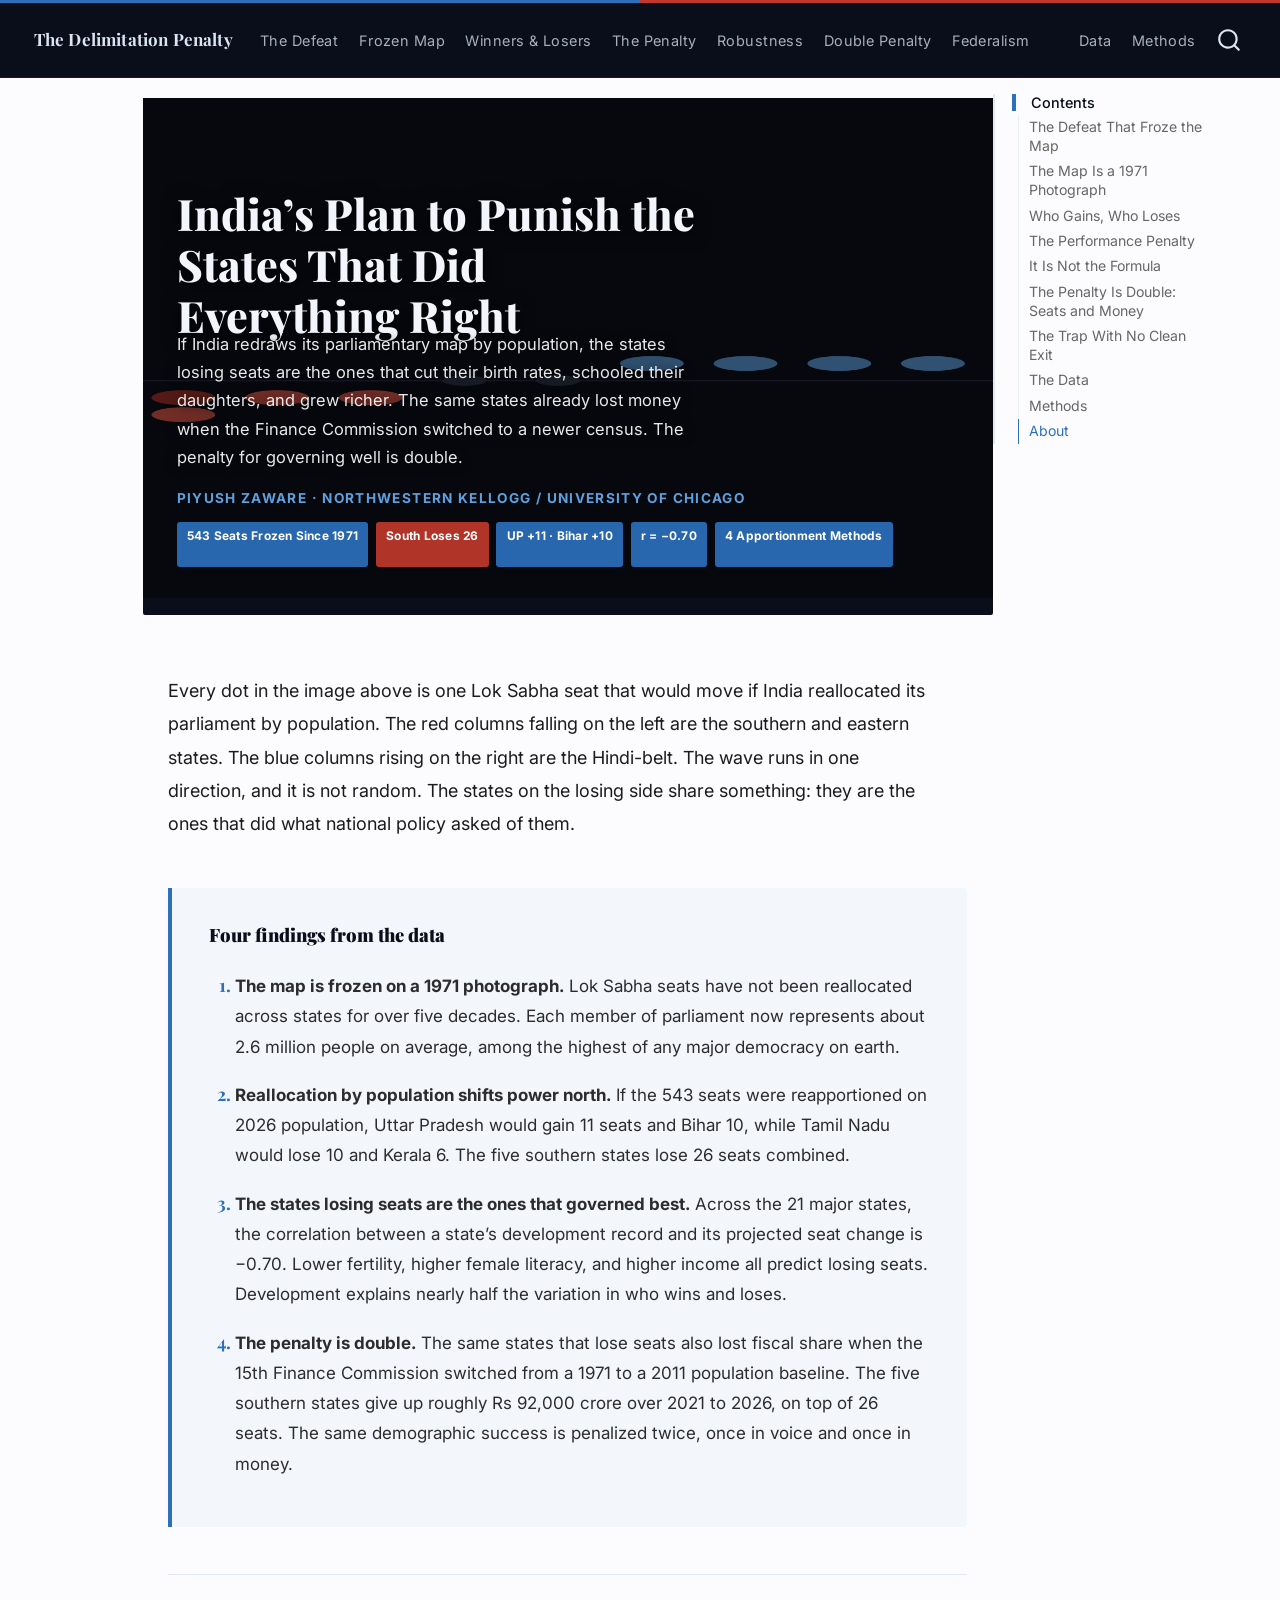
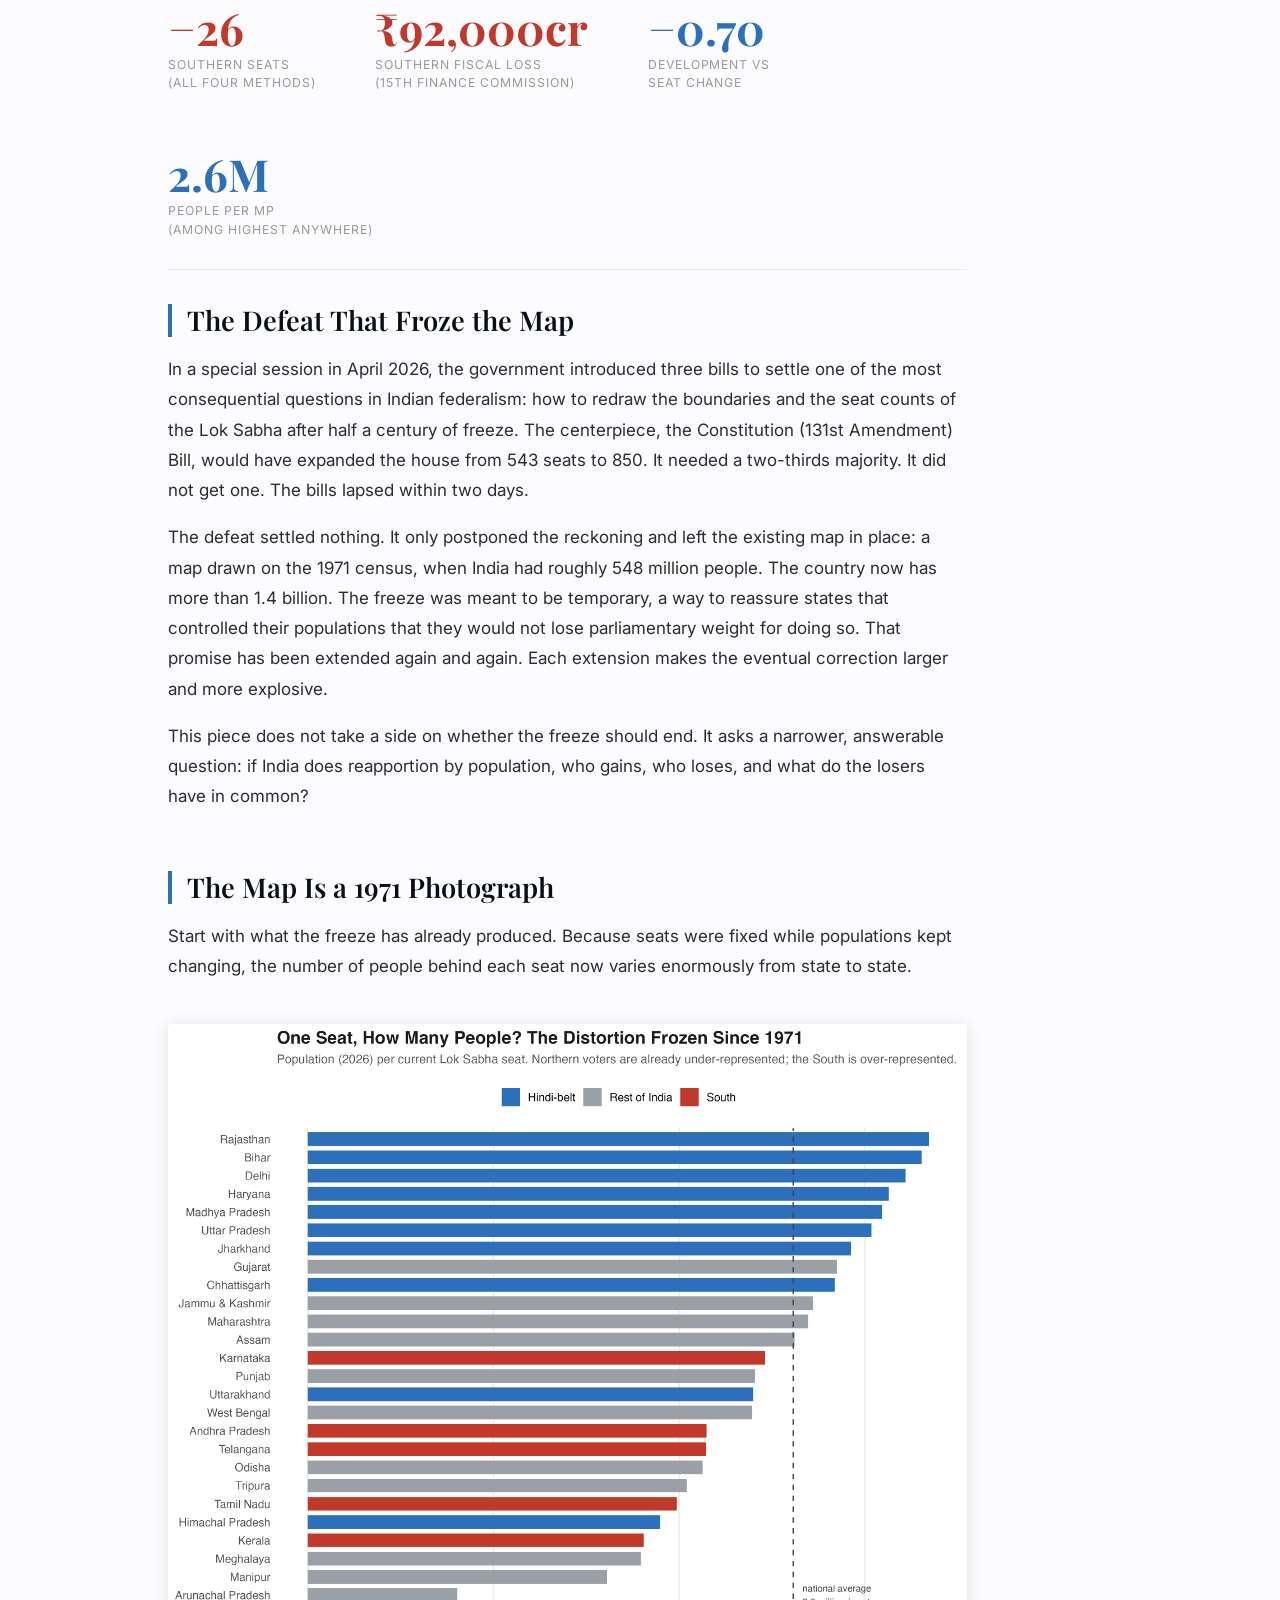
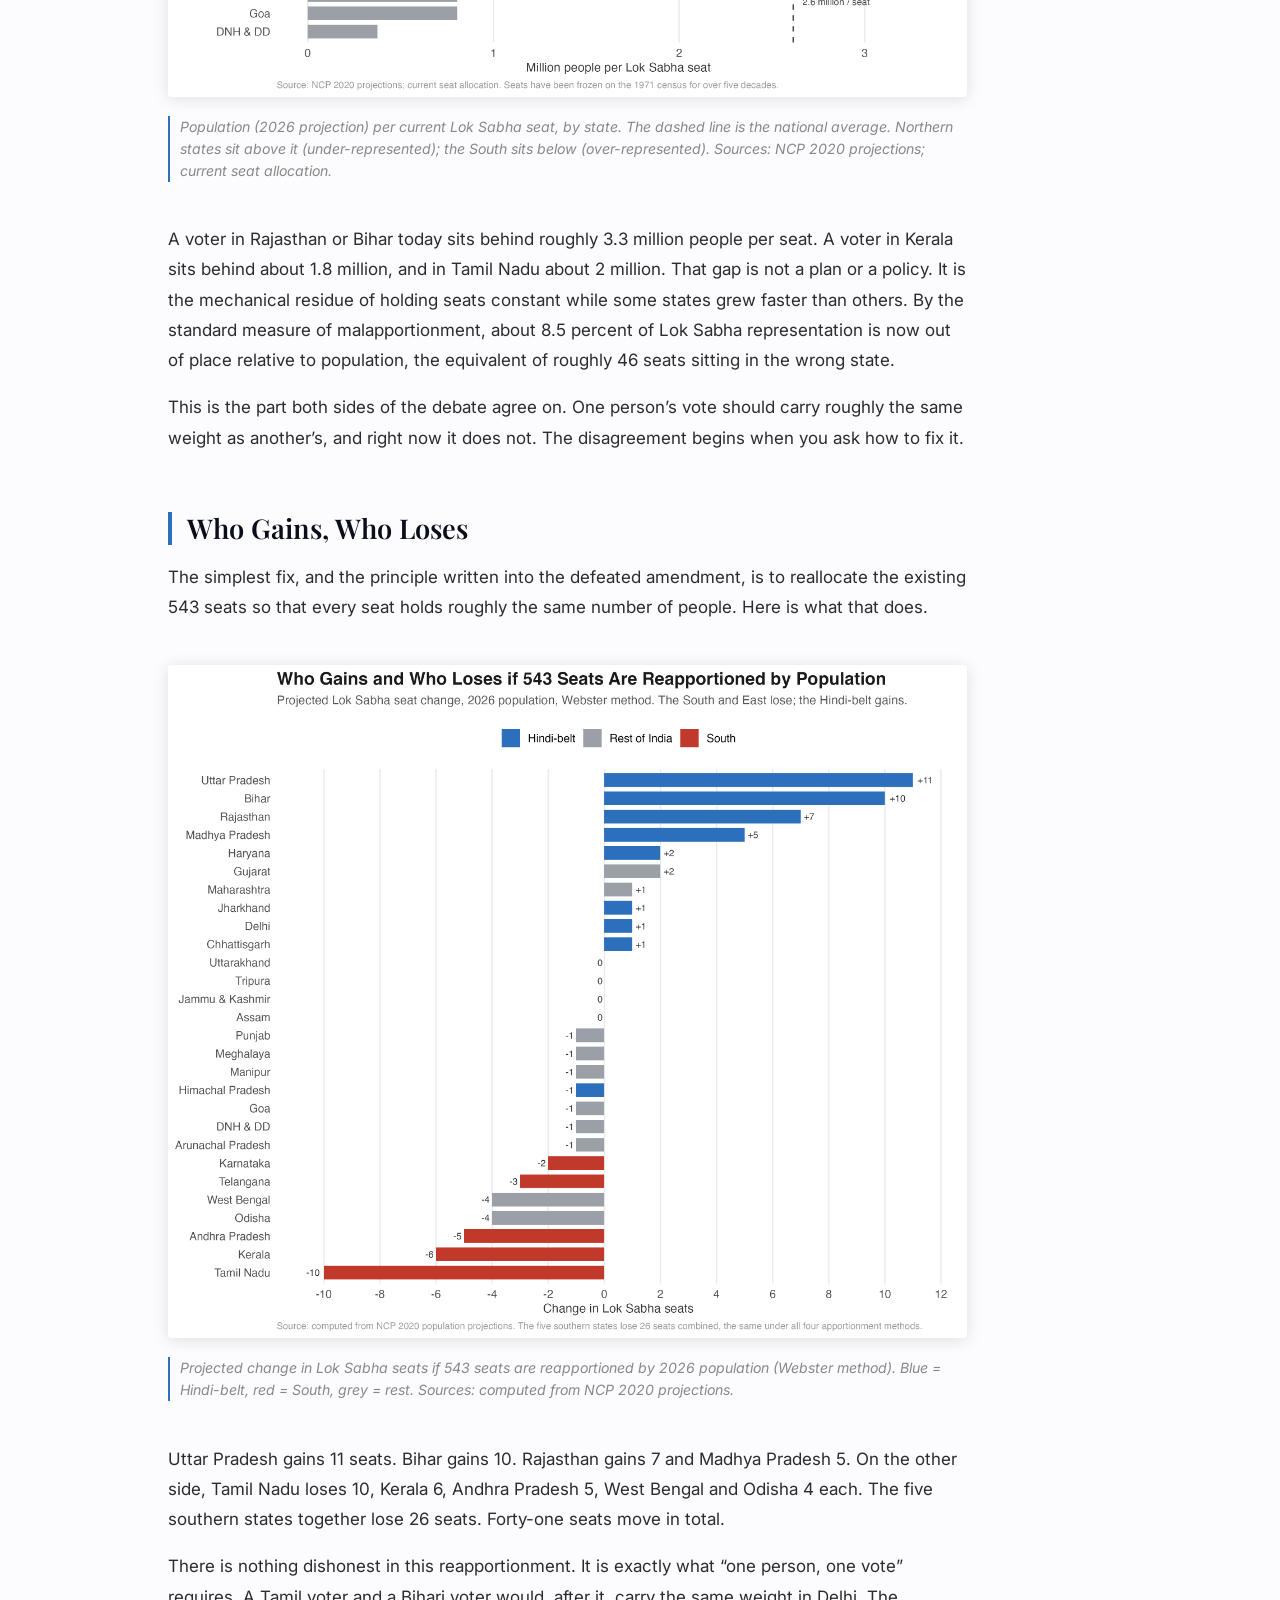
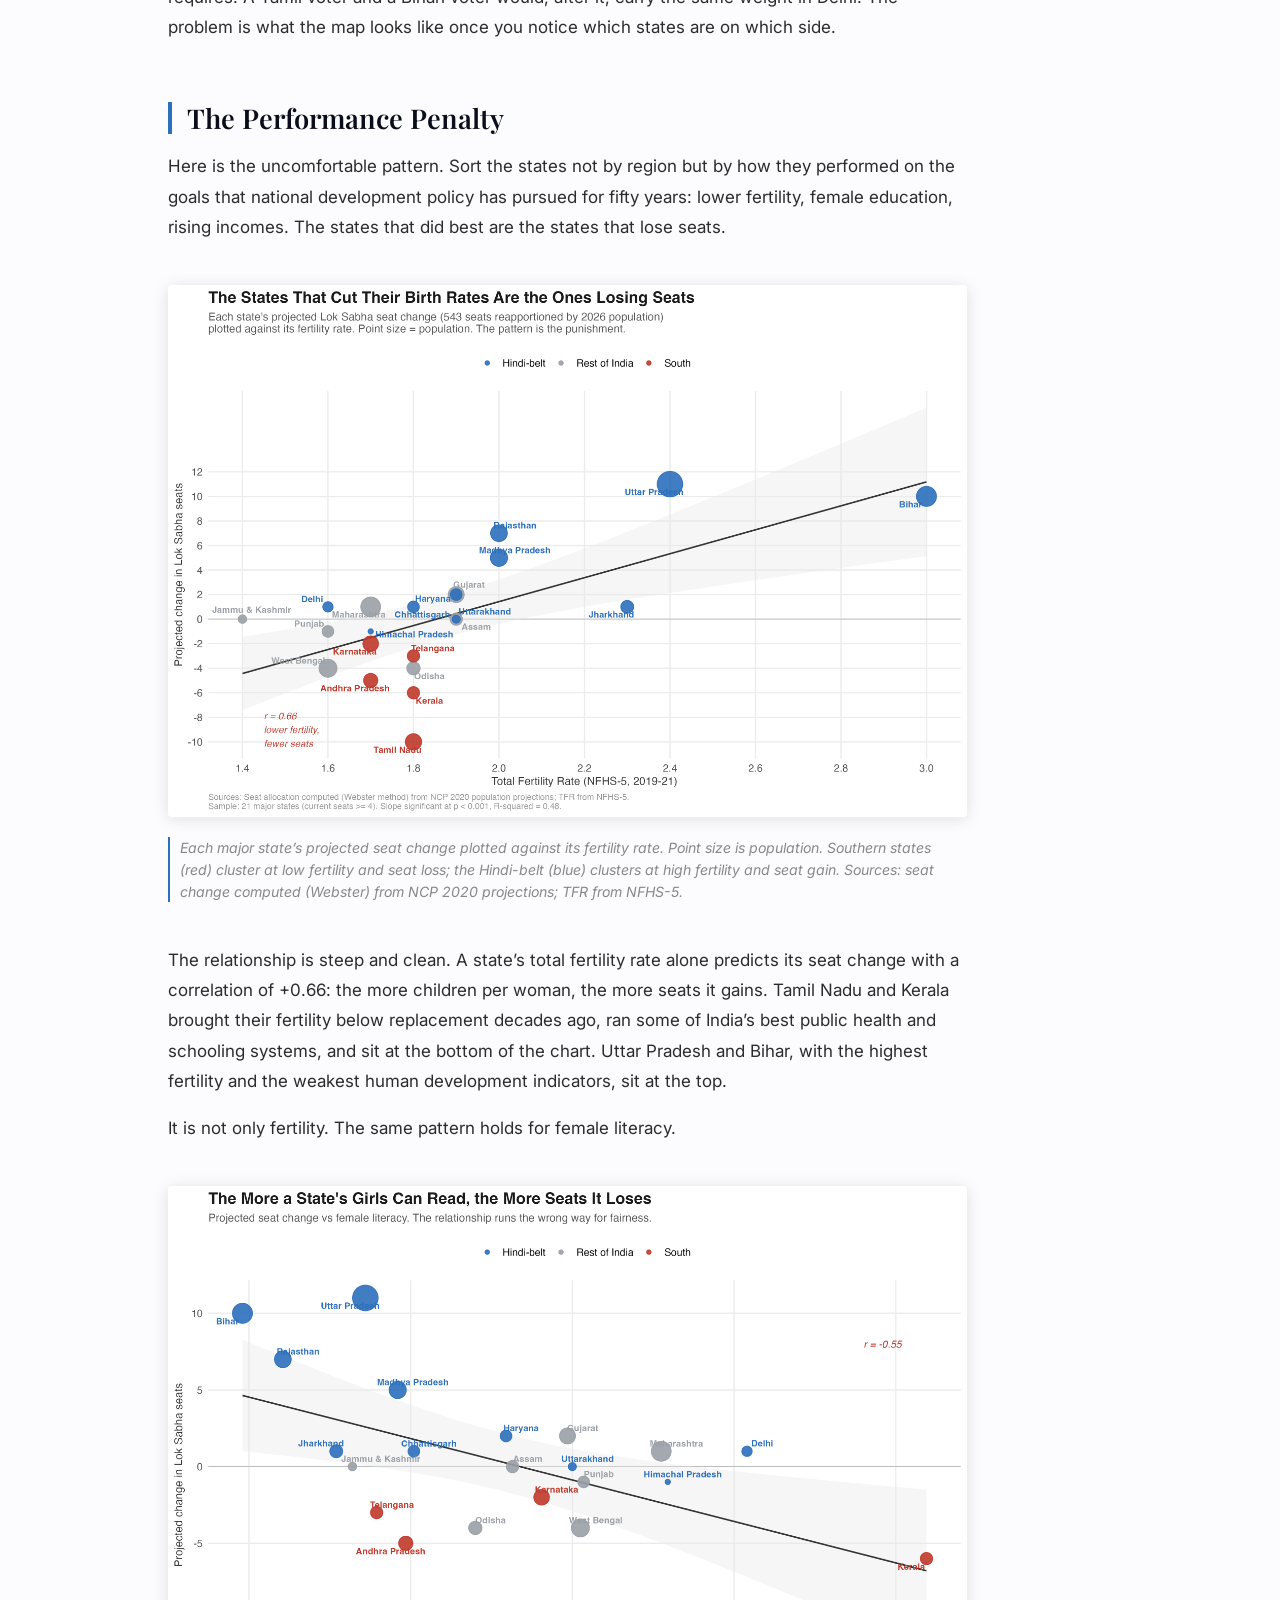
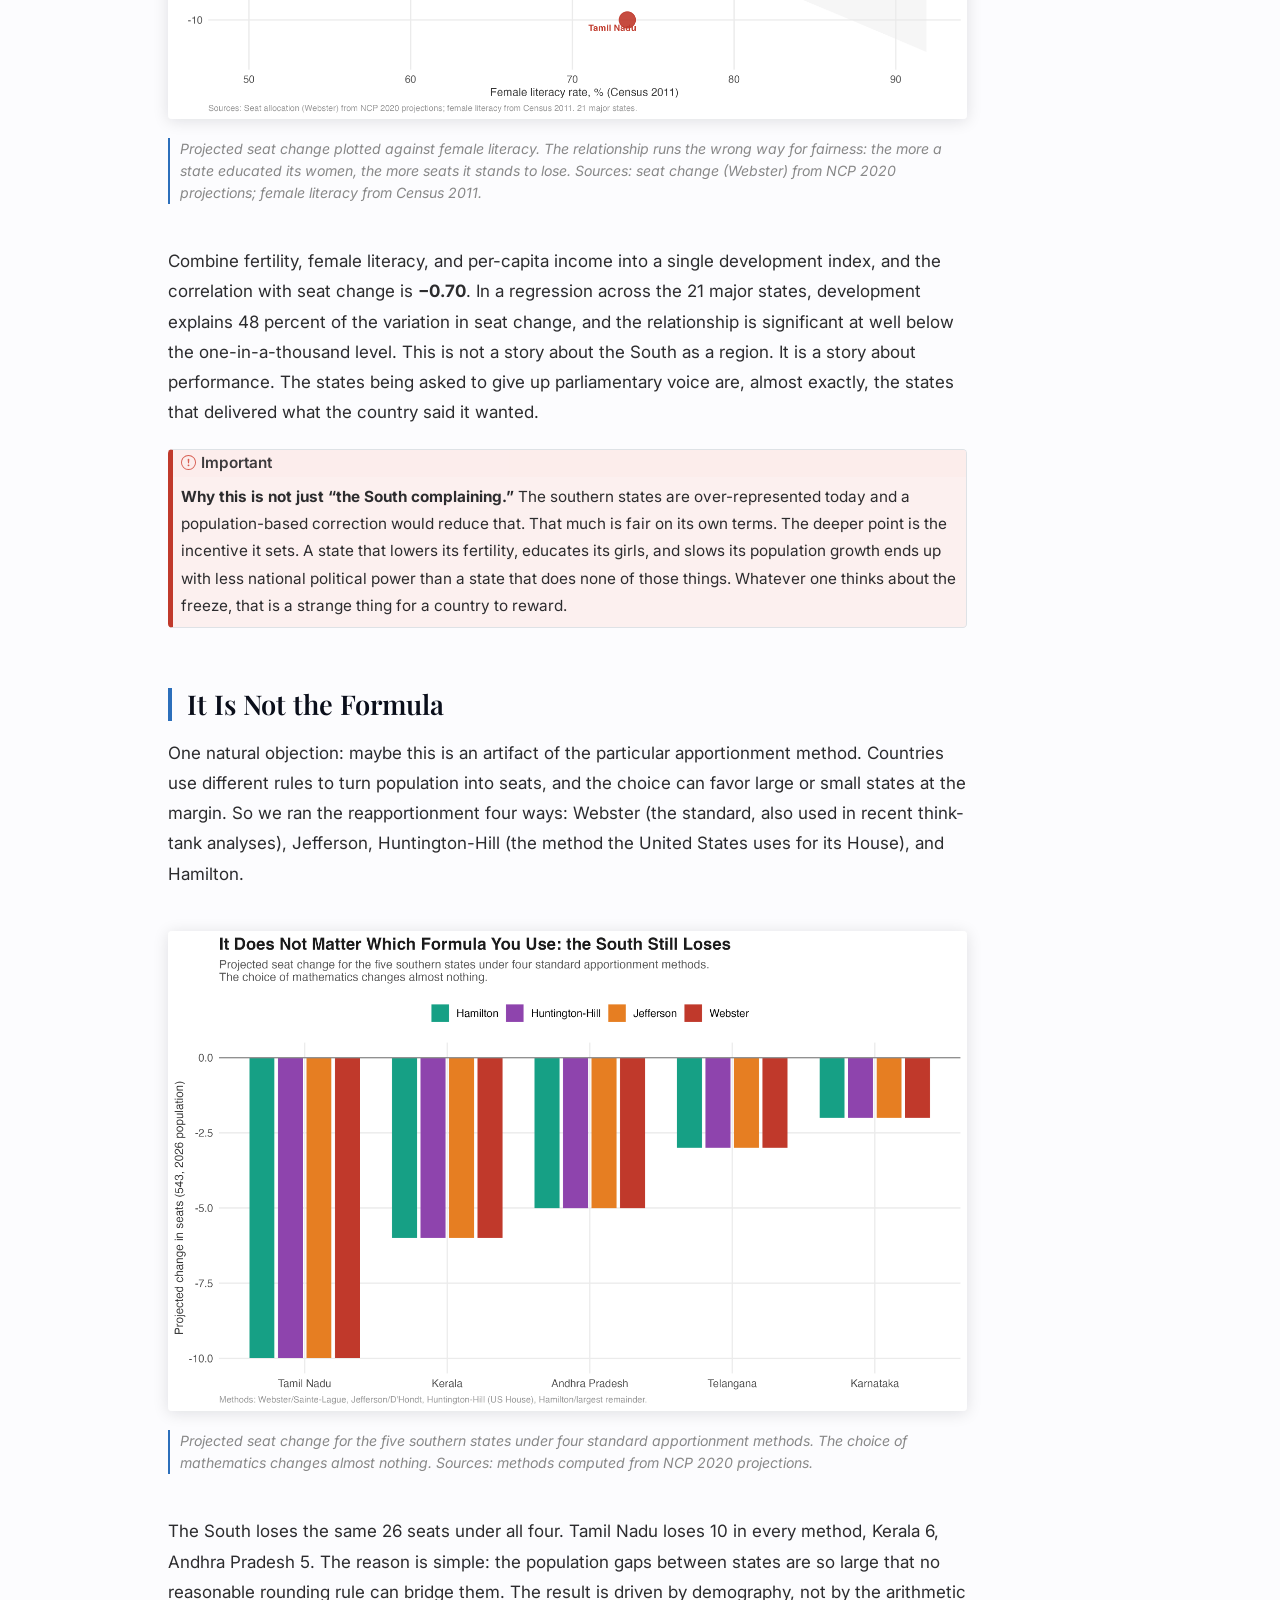
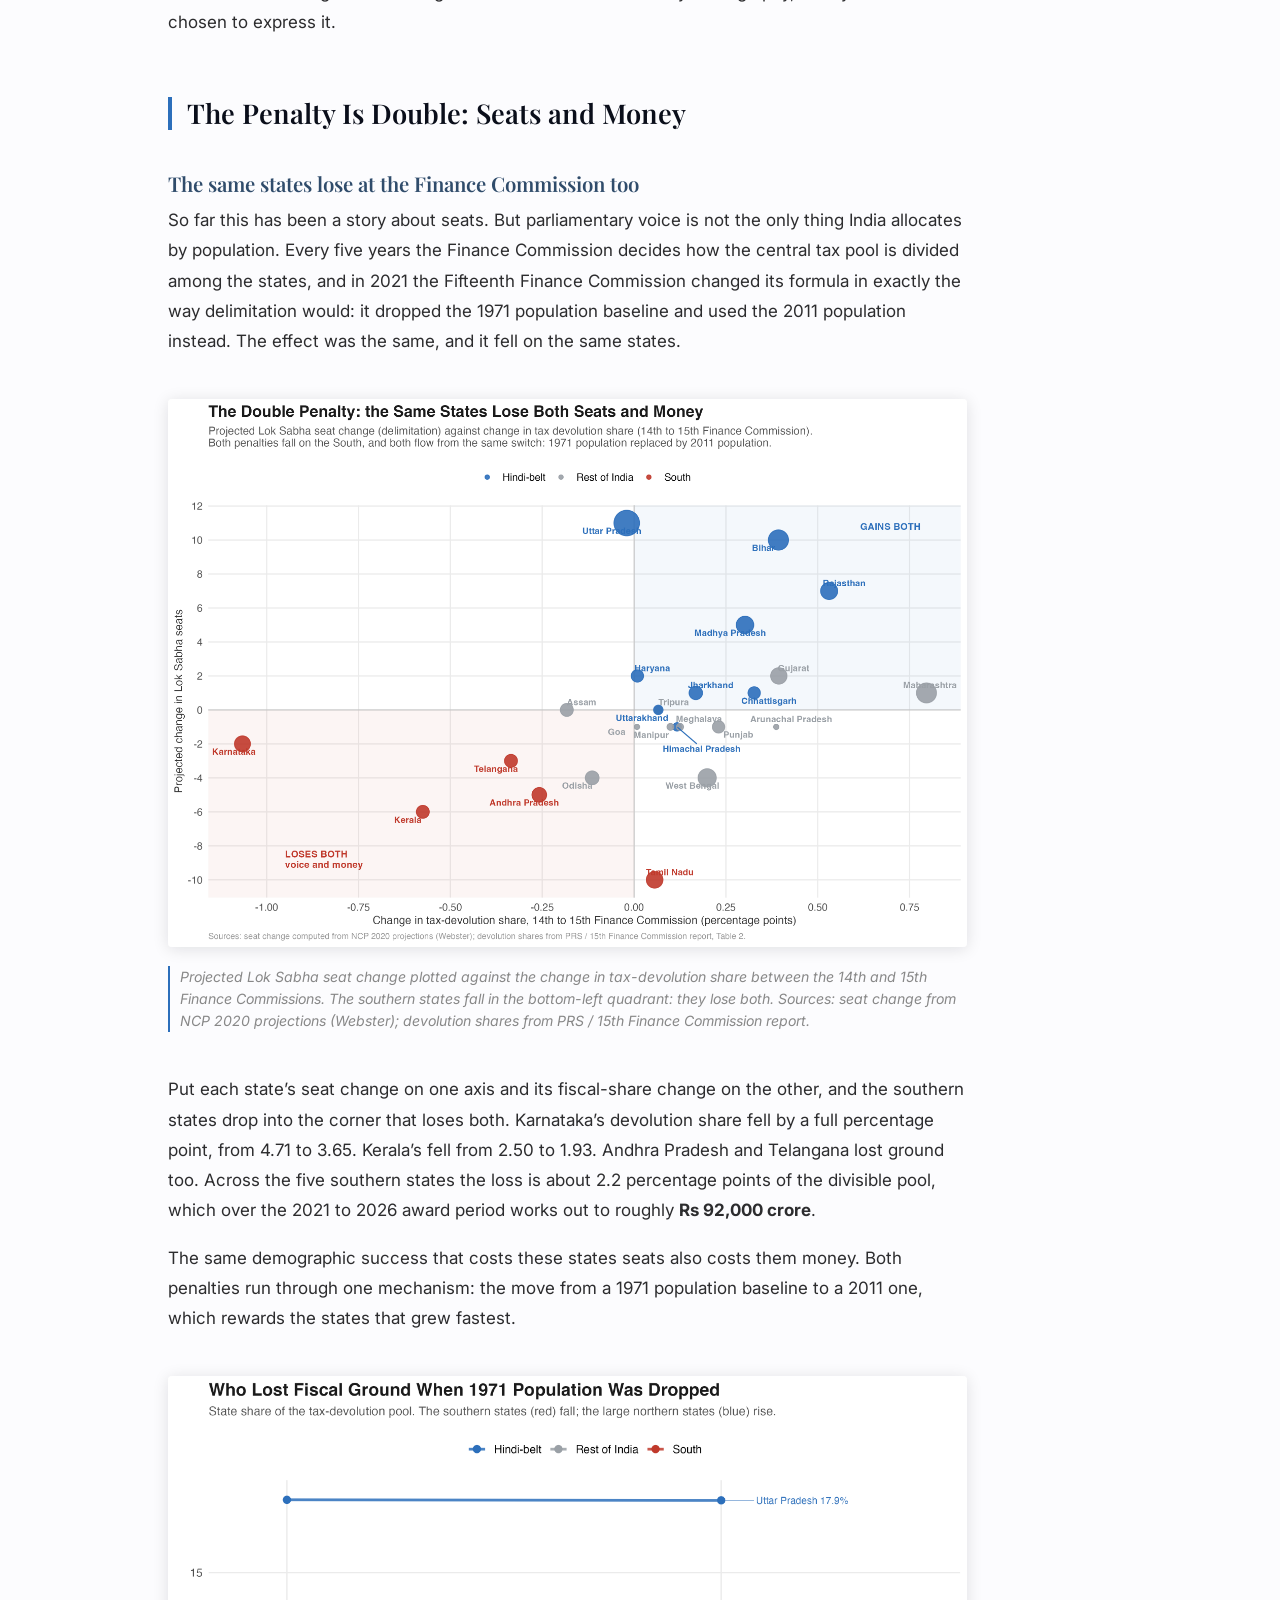
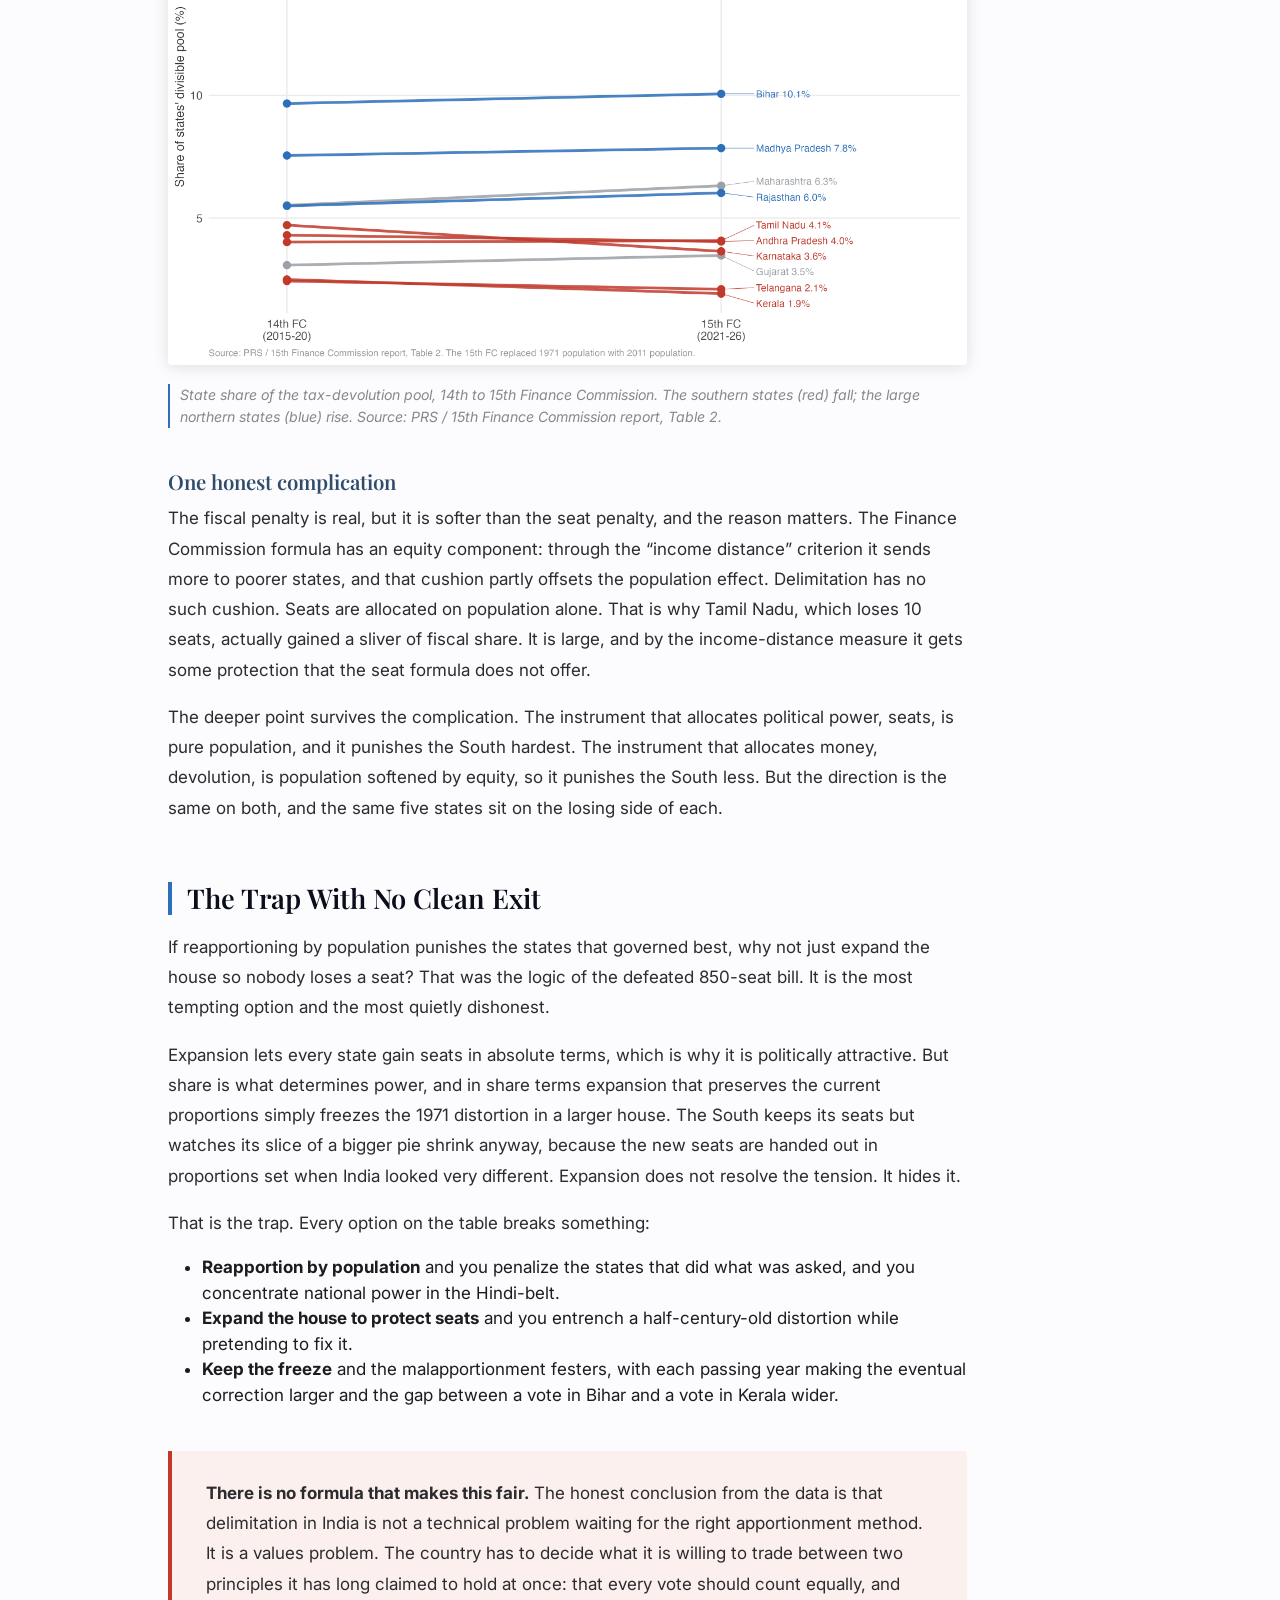
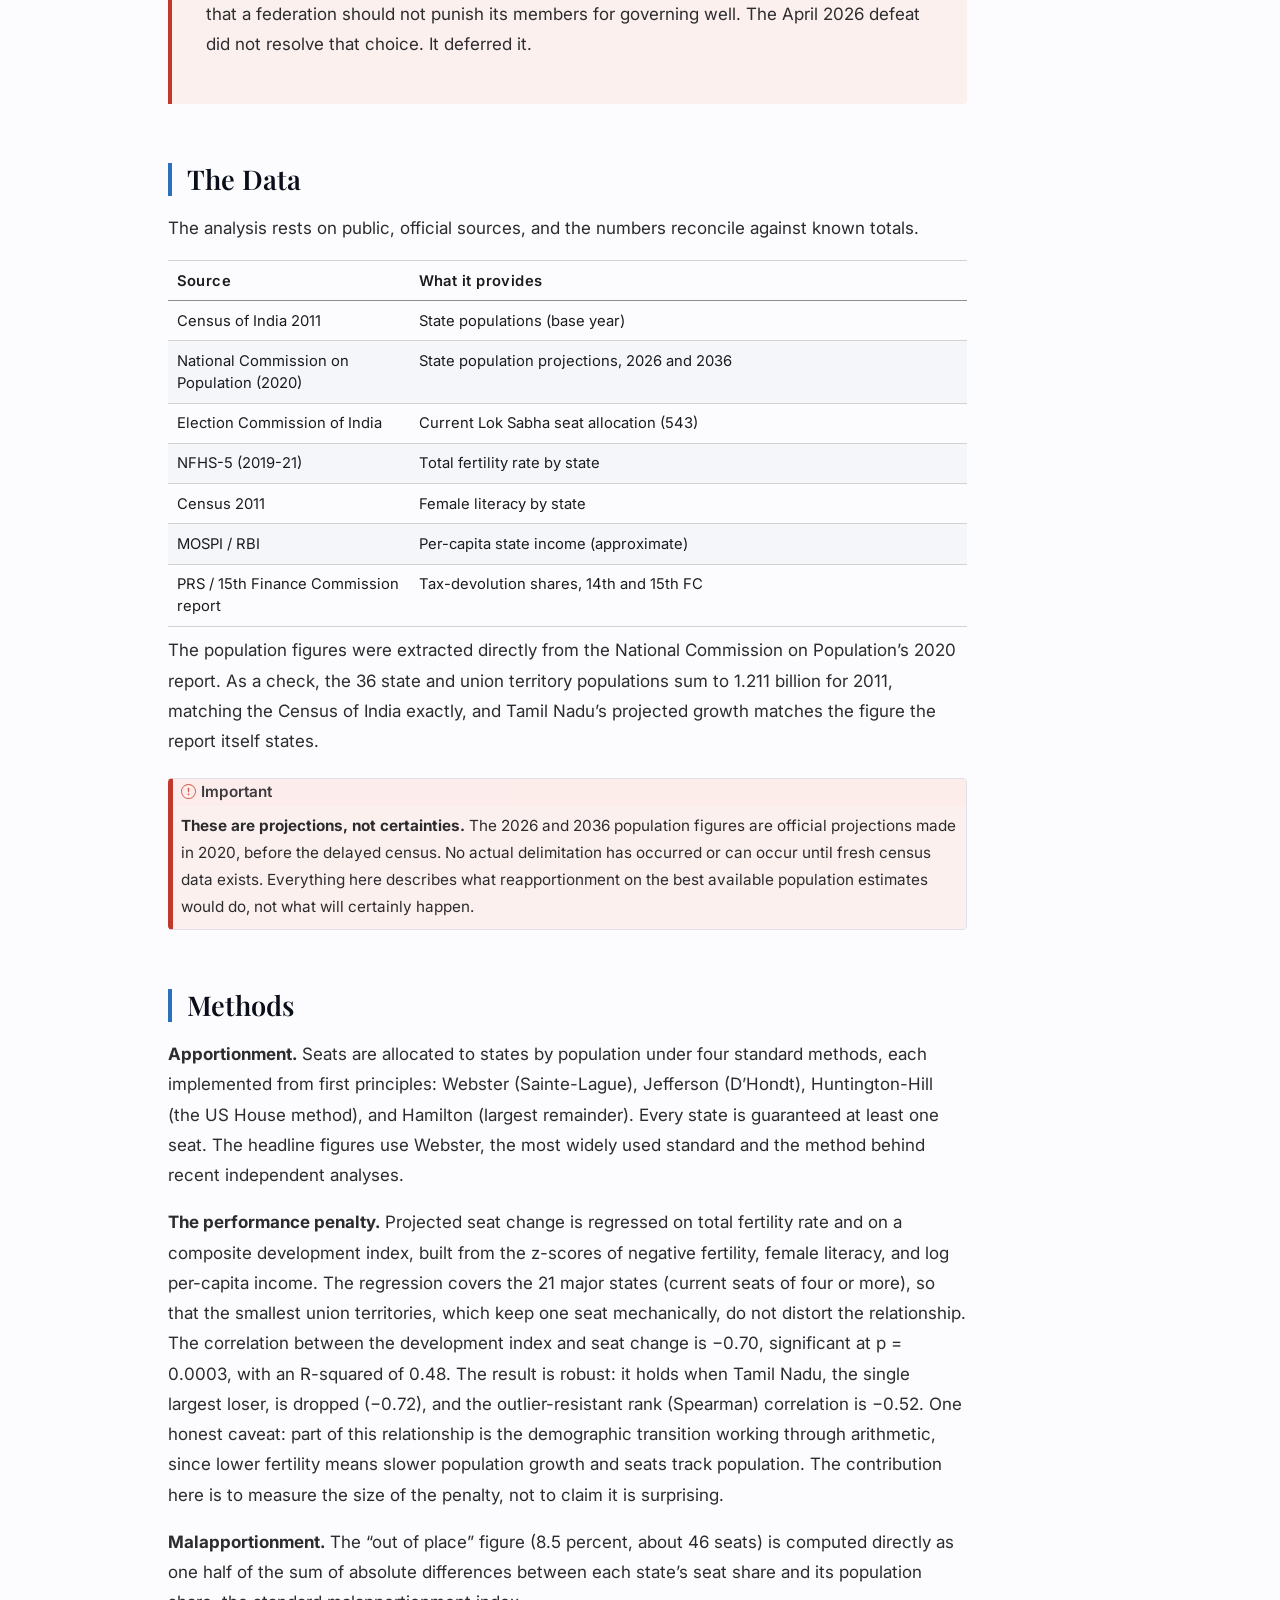
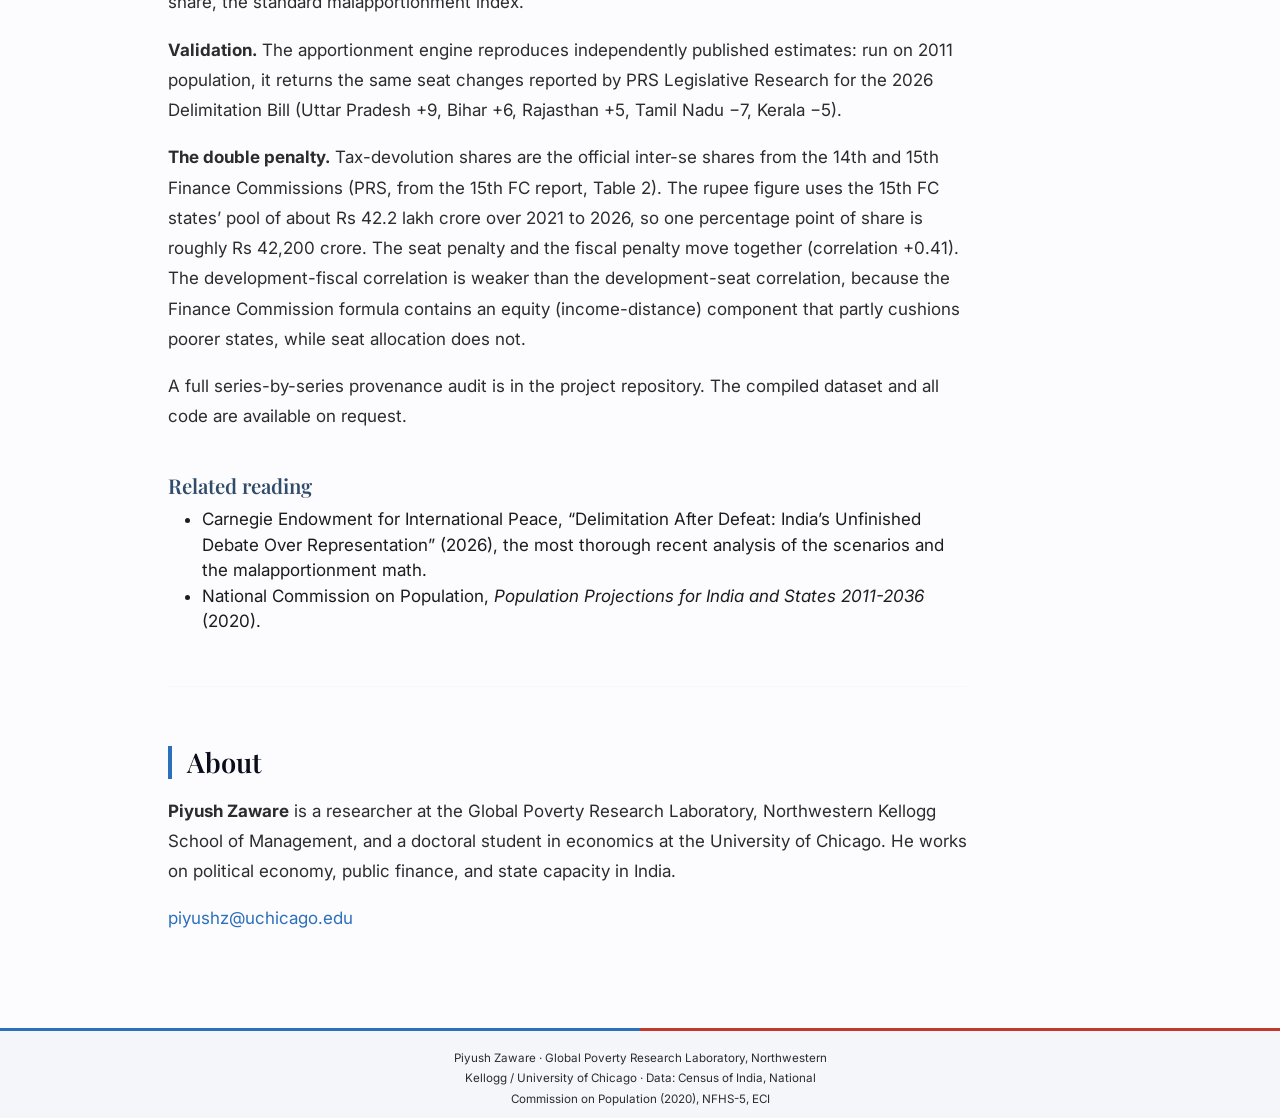
==== commit d1d8c806: "Verification pass: correct figures to independently computed values Rigorous check ahead of use by p" ====
--- a/docs/index.html
+++ b/docs/index.html
@@ -200,7 +200,7 @@
 <div class="abstract-box">
 <p><strong>Four findings from the data</strong></p>
 <ol type="1">
-<li><p><strong>The map is frozen on a 1971 photograph.</strong> Lok Sabha seats have not been reallocated across states for over five decades. Each member of parliament now represents about 2.7 million people on average, the highest ratio in any democracy on earth.</p></li>
+<li><p><strong>The map is frozen on a 1971 photograph.</strong> Lok Sabha seats have not been reallocated across states for over five decades. Each member of parliament now represents about 2.6 million people on average, among the highest of any major democracy on earth.</p></li>
 <li><p><strong>Reallocation by population shifts power north.</strong> If the 543 seats were reapportioned on 2026 population, Uttar Pradesh would gain 11 seats and Bihar 10, while Tamil Nadu would lose 10 and Kerala 6. The five southern states lose 26 seats combined.</p></li>
 <li><p><strong>The states losing seats are the ones that governed best.</strong> Across the 21 major states, the correlation between a state’s development record and its projected seat change is −0.70. Lower fertility, higher female literacy, and higher income all predict losing seats. Development explains nearly half the variation in who wins and loses.</p></li>
 <li><p><strong>The penalty is double.</strong> The same states that lose seats also lost fiscal share when the 15th Finance Commission switched from a 1971 to a 2011 population baseline. The five southern states give up roughly Rs 92,000 crore over 2021 to 2026, on top of 26 seats. The same demographic success is penalized twice, once in voice and once in money.</p></li>
@@ -210,7 +210,7 @@
   <div class="stat"><div class="stat-num red">−26</div><div class="stat-label">southern seats<br>(all four methods)</div></div>
   <div class="stat"><div class="stat-num red">₹92,000cr</div><div class="stat-label">southern fiscal loss<br>(15th Finance Commission)</div></div>
   <div class="stat"><div class="stat-num">−0.70</div><div class="stat-label">development vs<br>seat change</div></div>
-  <div class="stat"><div class="stat-num">2.7M</div><div class="stat-label">people per MP<br>(highest on earth)</div></div>
+  <div class="stat"><div class="stat-num">2.6M</div><div class="stat-label">people per MP<br>(among highest anywhere)</div></div>
 </div>
 <section id="defeat" class="level2">
 <h2 class="anchored" data-anchor-id="defeat">The Defeat That Froze the Map</h2>
@@ -227,7 +227,7 @@
 <figcaption>Population (2026 projection) per current Lok Sabha seat, by state. The dashed line is the national average. Northern states sit above it (under-represented); the South sits below (over-represented). Sources: NCP 2020 projections; current seat allocation.</figcaption>
 </figure>
 </div>
-<p>A voter in Rajasthan or Bihar today sits behind roughly 3.3 million people per seat. A voter in Kerala or Tamil Nadu sits behind closer to 1.8 million. That gap is not a plan or a policy. It is the mechanical residue of holding seats constant while some states grew faster than others. By the standard measure, about 8 percent of Lok Sabha representation is now misallocated relative to population, the equivalent of roughly 44 seats sitting in the wrong state.</p>
+<p>A voter in Rajasthan or Bihar today sits behind roughly 3.3 million people per seat. A voter in Kerala sits behind about 1.8 million, and in Tamil Nadu about 2 million. That gap is not a plan or a policy. It is the mechanical residue of holding seats constant while some states grew faster than others. By the standard measure of malapportionment, about 8.5 percent of Lok Sabha representation is now out of place relative to population, the equivalent of roughly 46 seats sitting in the wrong state.</p>
 <p>This is the part both sides of the debate agree on. One person’s vote should carry roughly the same weight as another’s, and right now it does not. The disagreement begins when you ask how to fix it.</p>
 </section>
 <section id="winners" class="level2">
@@ -388,7 +388,9 @@
 <section id="methods" class="level2">
 <h2 class="anchored" data-anchor-id="methods">Methods</h2>
 <p><strong>Apportionment.</strong> Seats are allocated to states by population under four standard methods, each implemented from first principles: Webster (Sainte-Lague), Jefferson (D’Hondt), Huntington-Hill (the US House method), and Hamilton (largest remainder). Every state is guaranteed at least one seat. The headline figures use Webster, the most widely used standard and the method behind recent independent analyses.</p>
-<p><strong>The performance penalty.</strong> Projected seat change is regressed on total fertility rate and on a composite development index, built from the z-scores of negative fertility, female literacy, and log per-capita income. The regression covers the 21 major states (current seats of four or more), so that the smallest union territories, which keep one seat mechanically, do not distort the relationship. The correlation between the development index and seat change is −0.70, significant at p = 0.0003, with an R-squared of 0.48.</p>
+<p><strong>The performance penalty.</strong> Projected seat change is regressed on total fertility rate and on a composite development index, built from the z-scores of negative fertility, female literacy, and log per-capita income. The regression covers the 21 major states (current seats of four or more), so that the smallest union territories, which keep one seat mechanically, do not distort the relationship. The correlation between the development index and seat change is −0.70, significant at p = 0.0003, with an R-squared of 0.48. The result is robust: it holds when Tamil Nadu, the single largest loser, is dropped (−0.72), and the outlier-resistant rank (Spearman) correlation is −0.52. One honest caveat: part of this relationship is the demographic transition working through arithmetic, since lower fertility means slower population growth and seats track population. The contribution here is to measure the size of the penalty, not to claim it is surprising.</p>
+<p><strong>Malapportionment.</strong> The “out of place” figure (8.5 percent, about 46 seats) is computed directly as one half of the sum of absolute differences between each state’s seat share and its population share, the standard malapportionment index.</p>
+<p><strong>Validation.</strong> The apportionment engine reproduces independently published estimates: run on 2011 population, it returns the same seat changes reported by PRS Legislative Research for the 2026 Delimitation Bill (Uttar Pradesh +9, Bihar +6, Rajasthan +5, Tamil Nadu −7, Kerala −5).</p>
 <p><strong>The double penalty.</strong> Tax-devolution shares are the official inter-se shares from the 14th and 15th Finance Commissions (PRS, from the 15th FC report, Table 2). The rupee figure uses the 15th FC states’ pool of about Rs 42.2 lakh crore over 2021 to 2026, so one percentage point of share is roughly Rs 42,200 crore. The seat penalty and the fiscal penalty move together (correlation +0.41). The development-fiscal correlation is weaker than the development-seat correlation, because the Finance Commission formula contains an equity (income-distance) component that partly cushions poorer states, while seat allocation does not.</p>
 <p>A full series-by-series provenance audit is in the project repository. The compiled dataset and all code are available on request.</p>
 <section id="related-reading" class="level3">
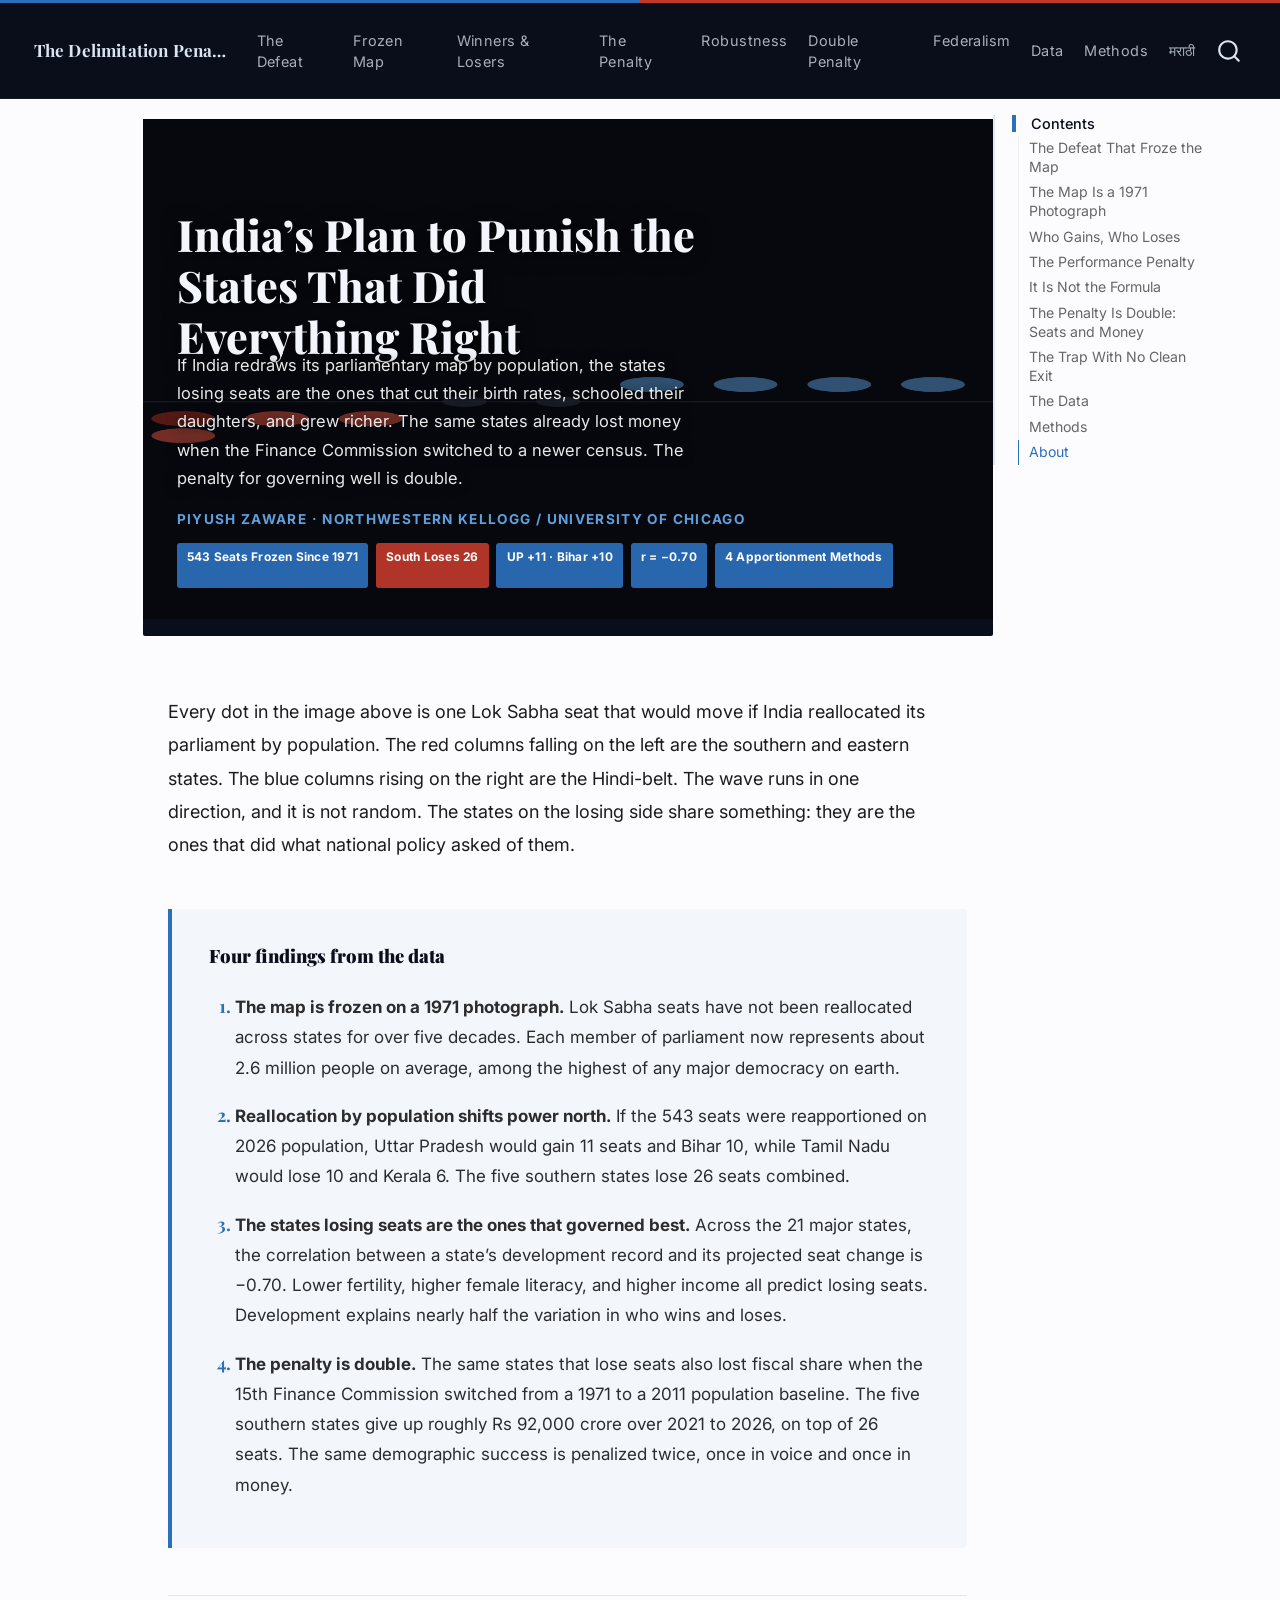
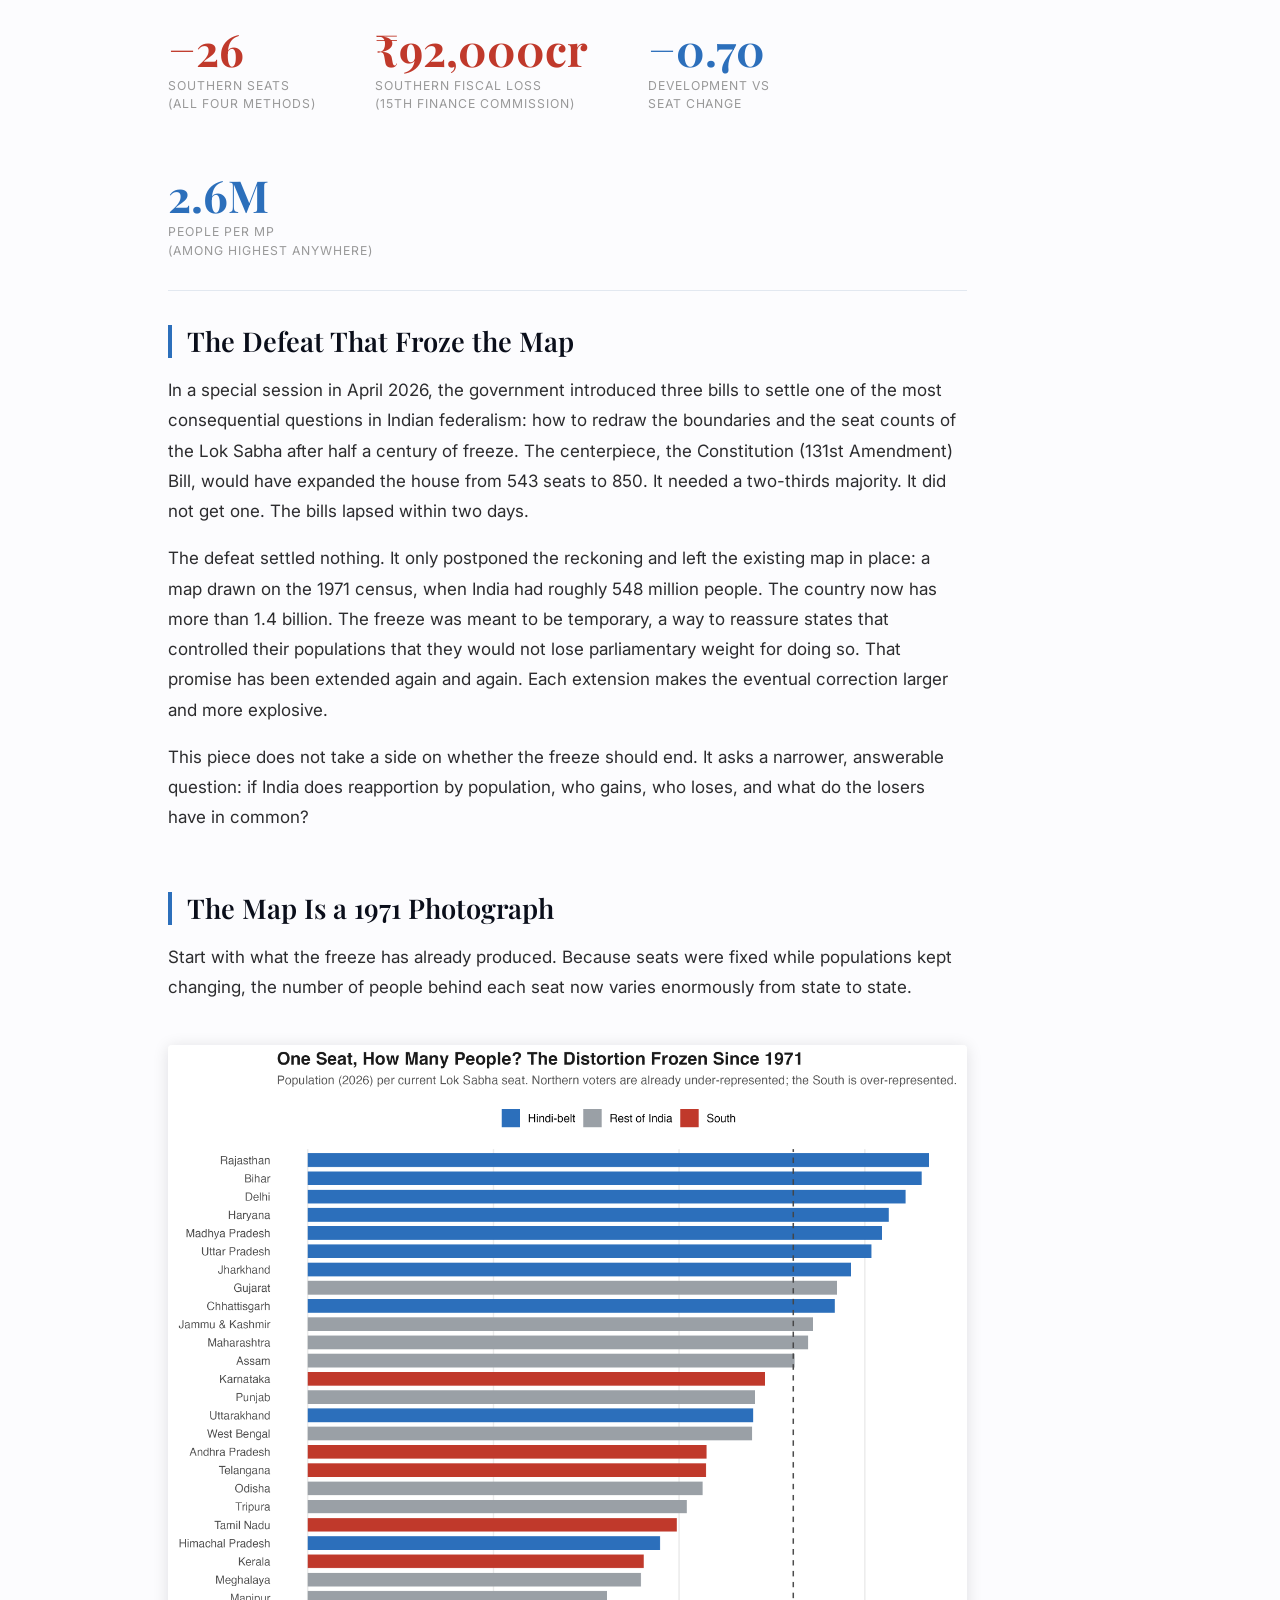
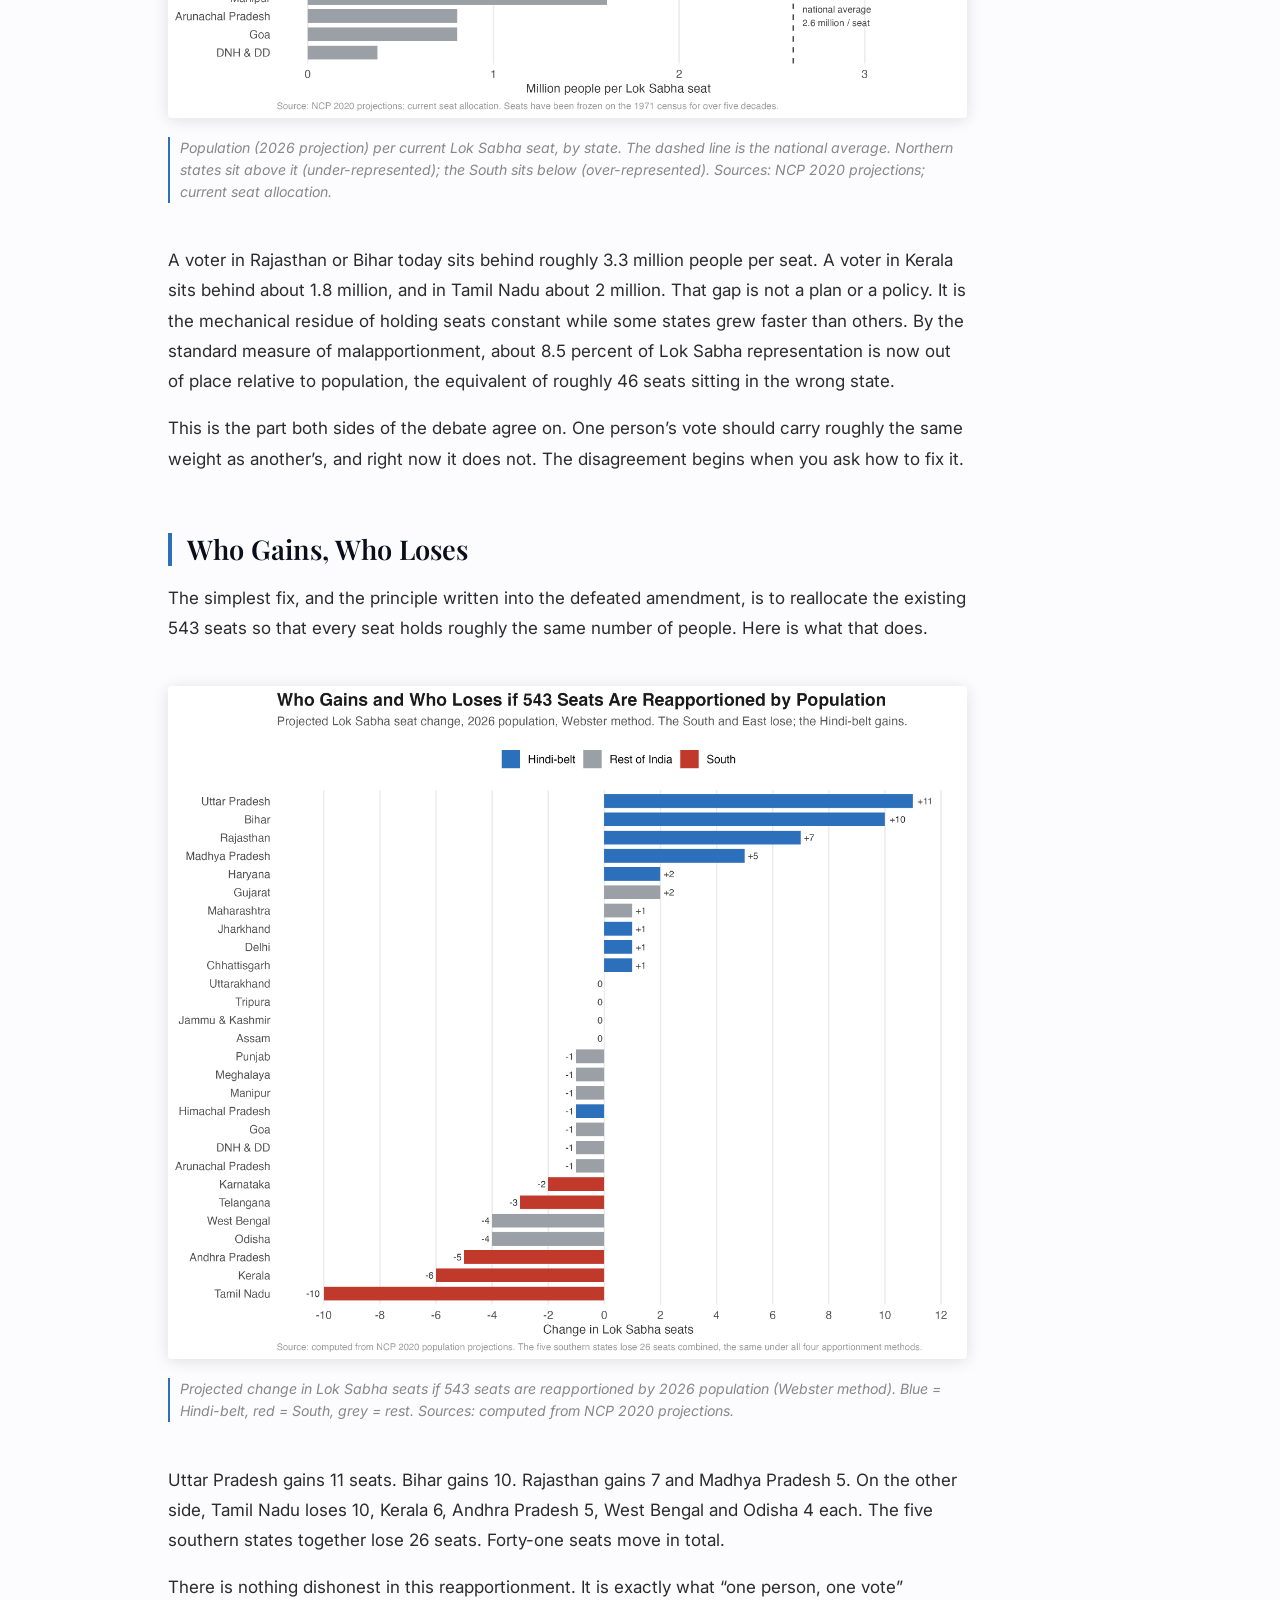
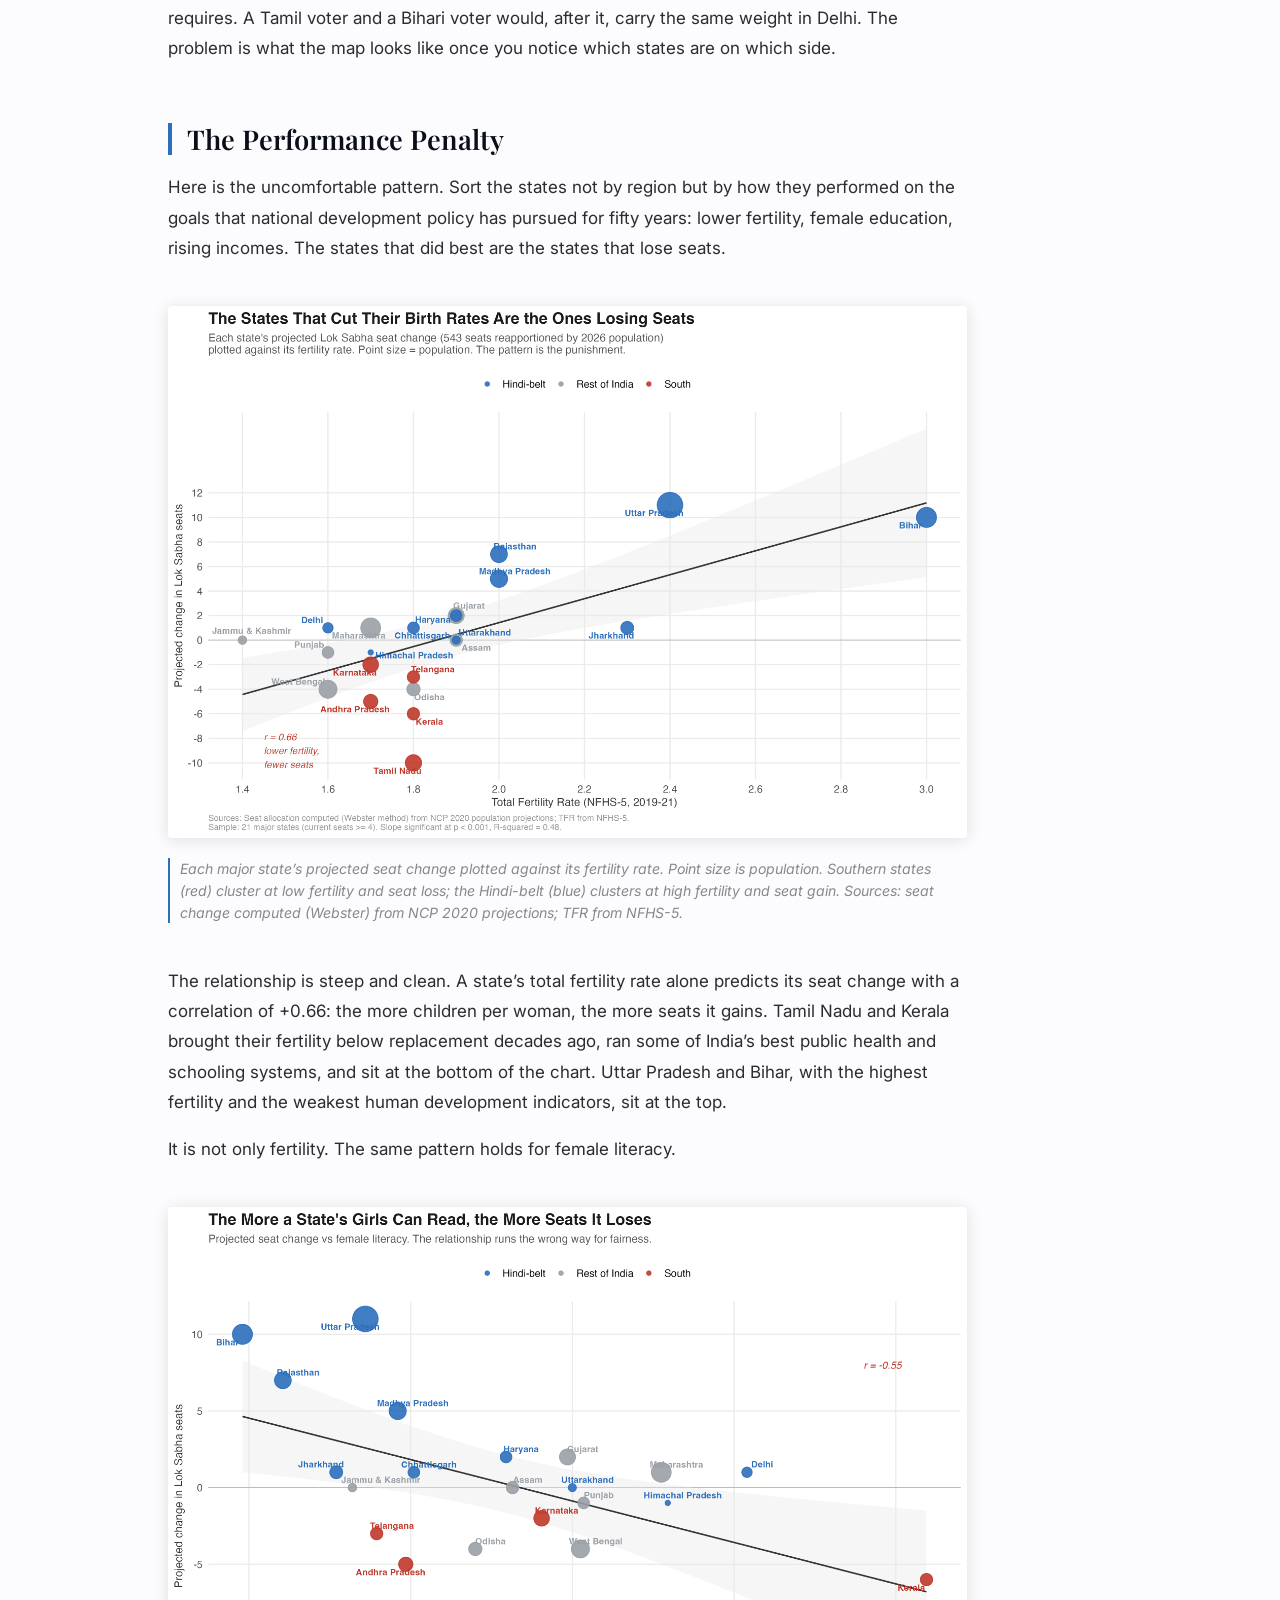
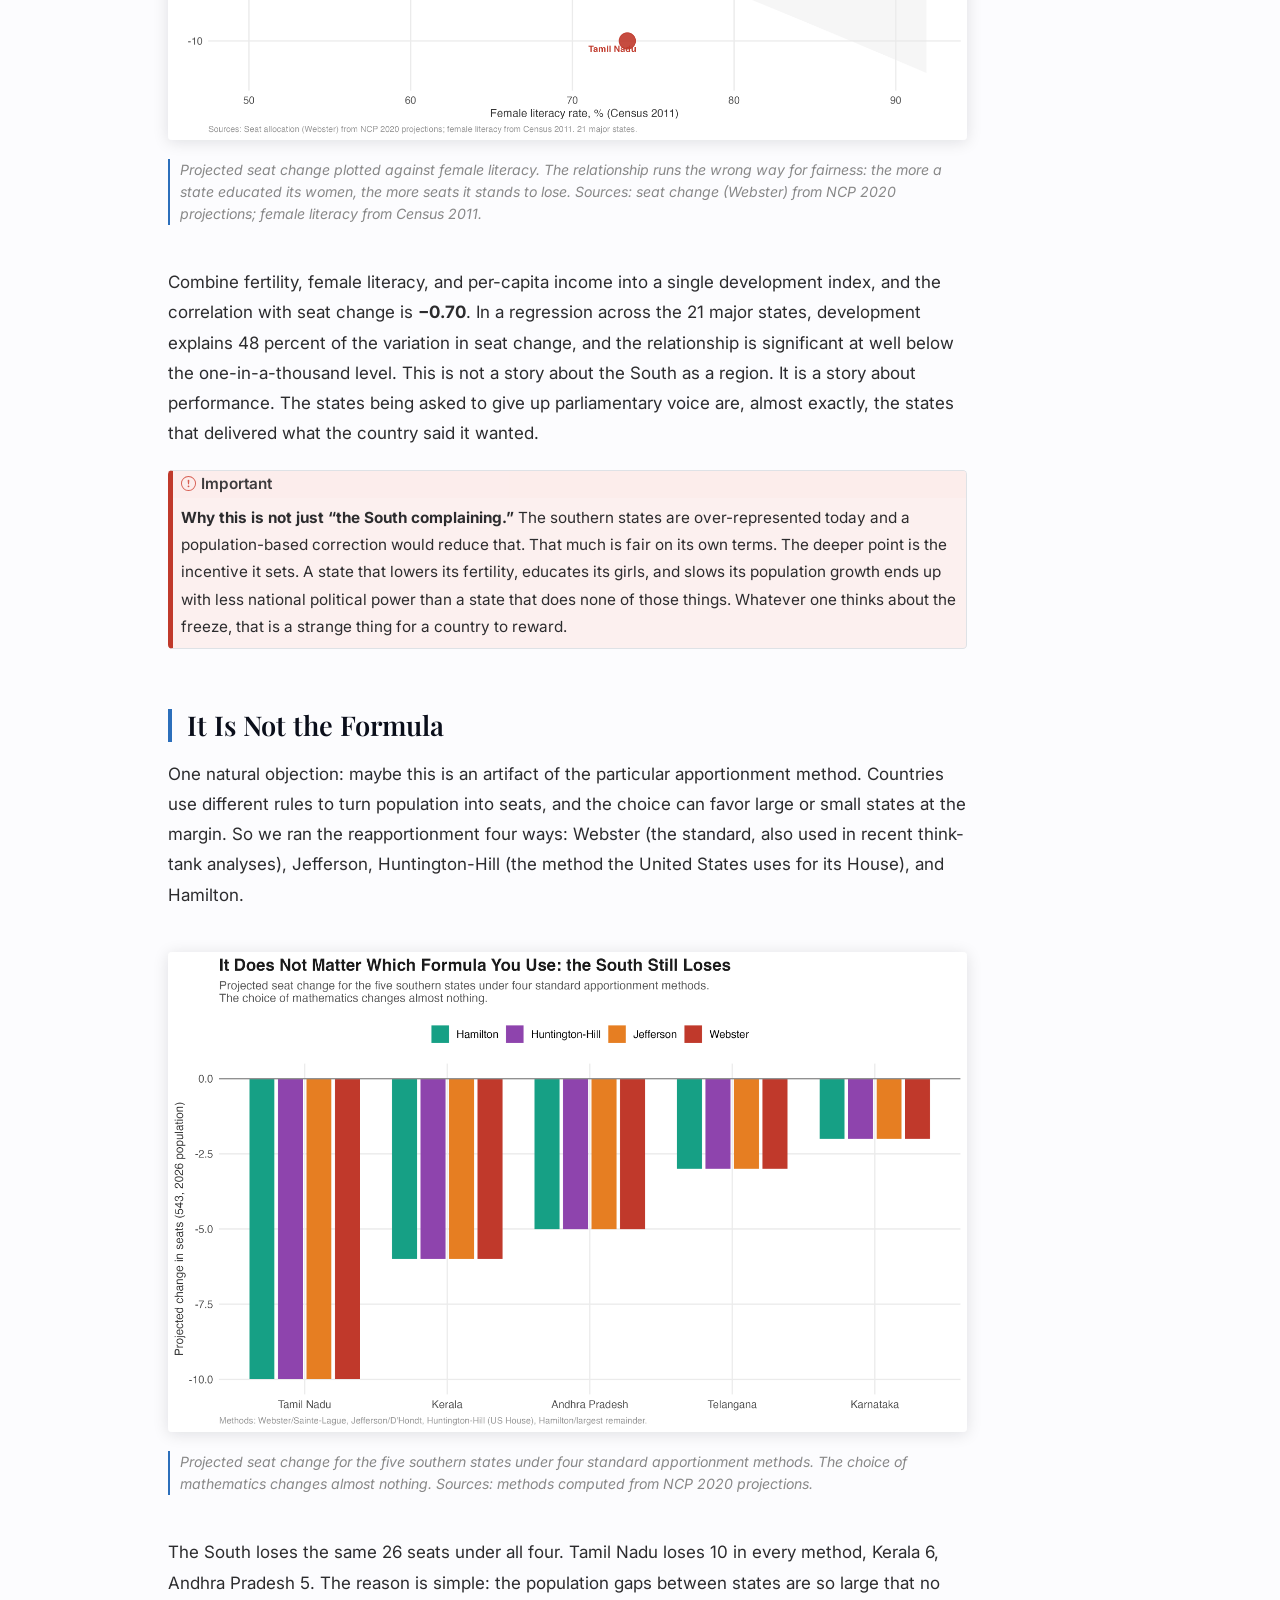
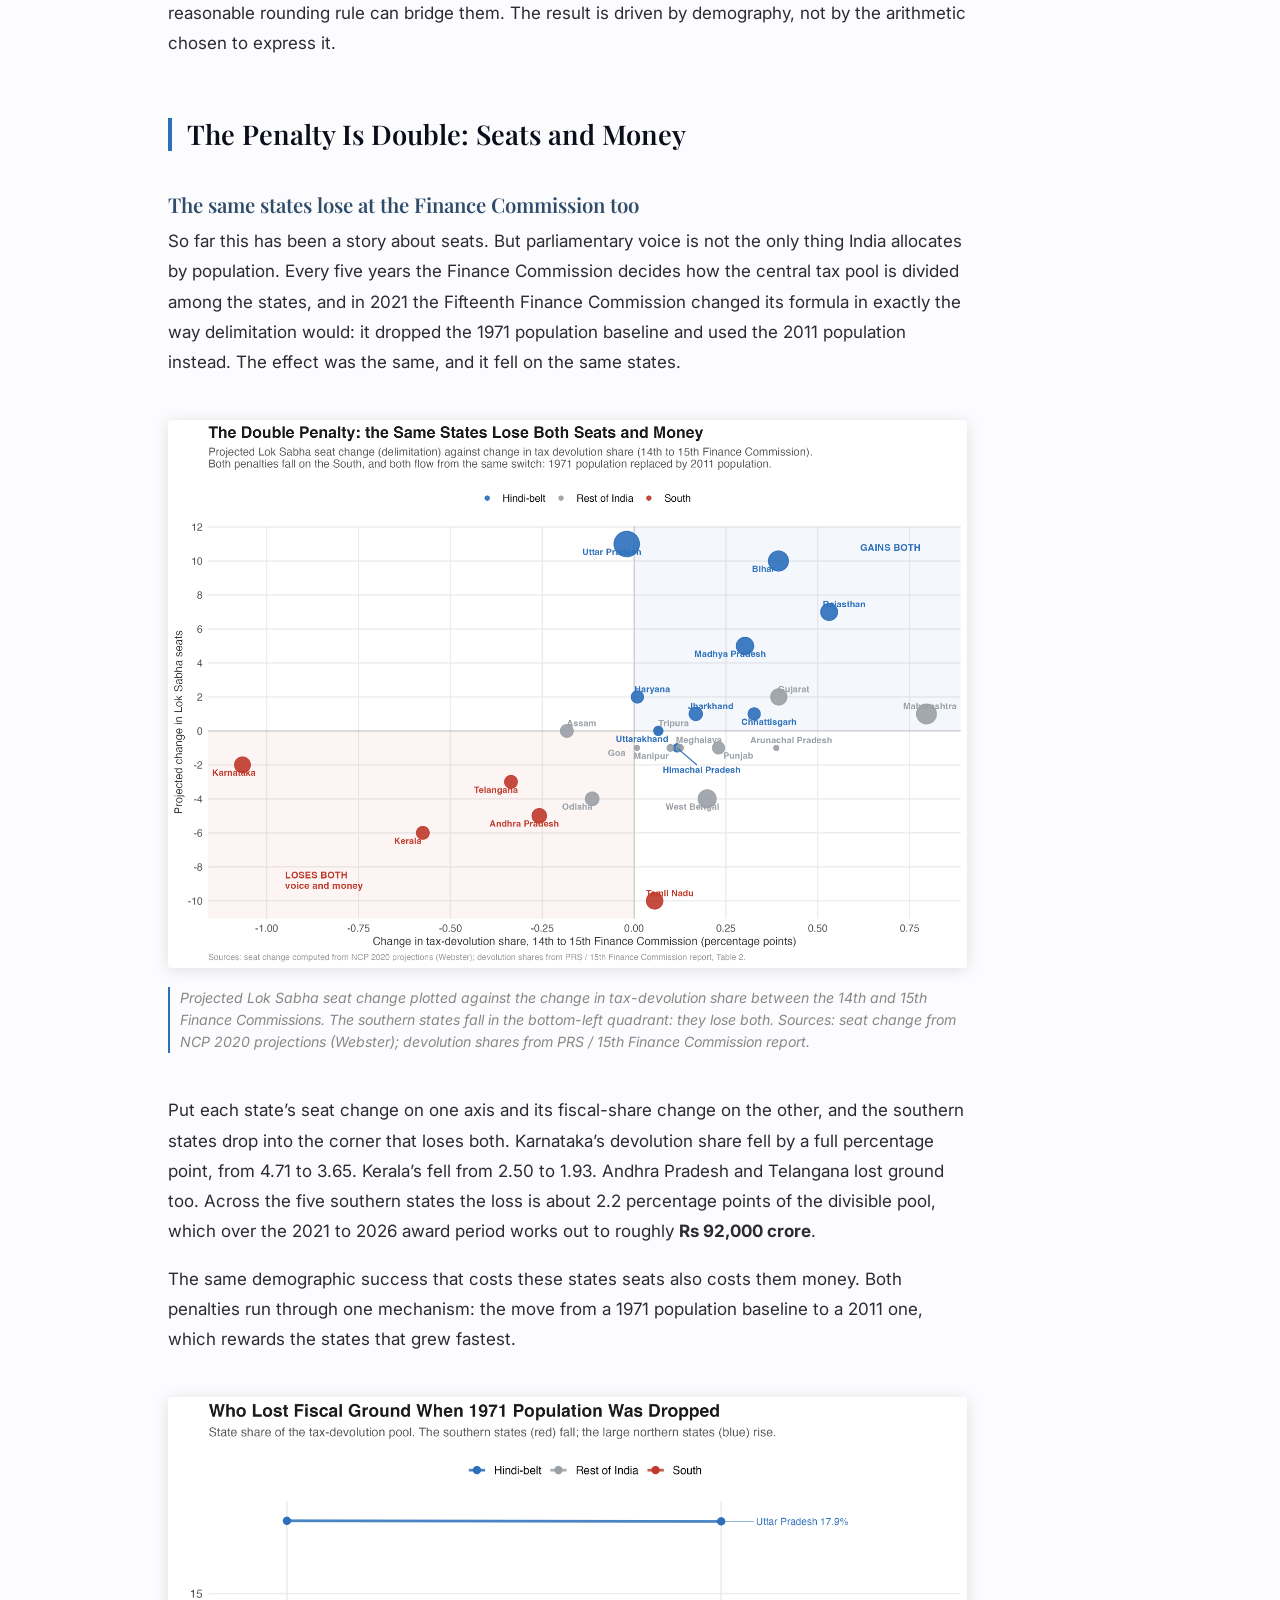
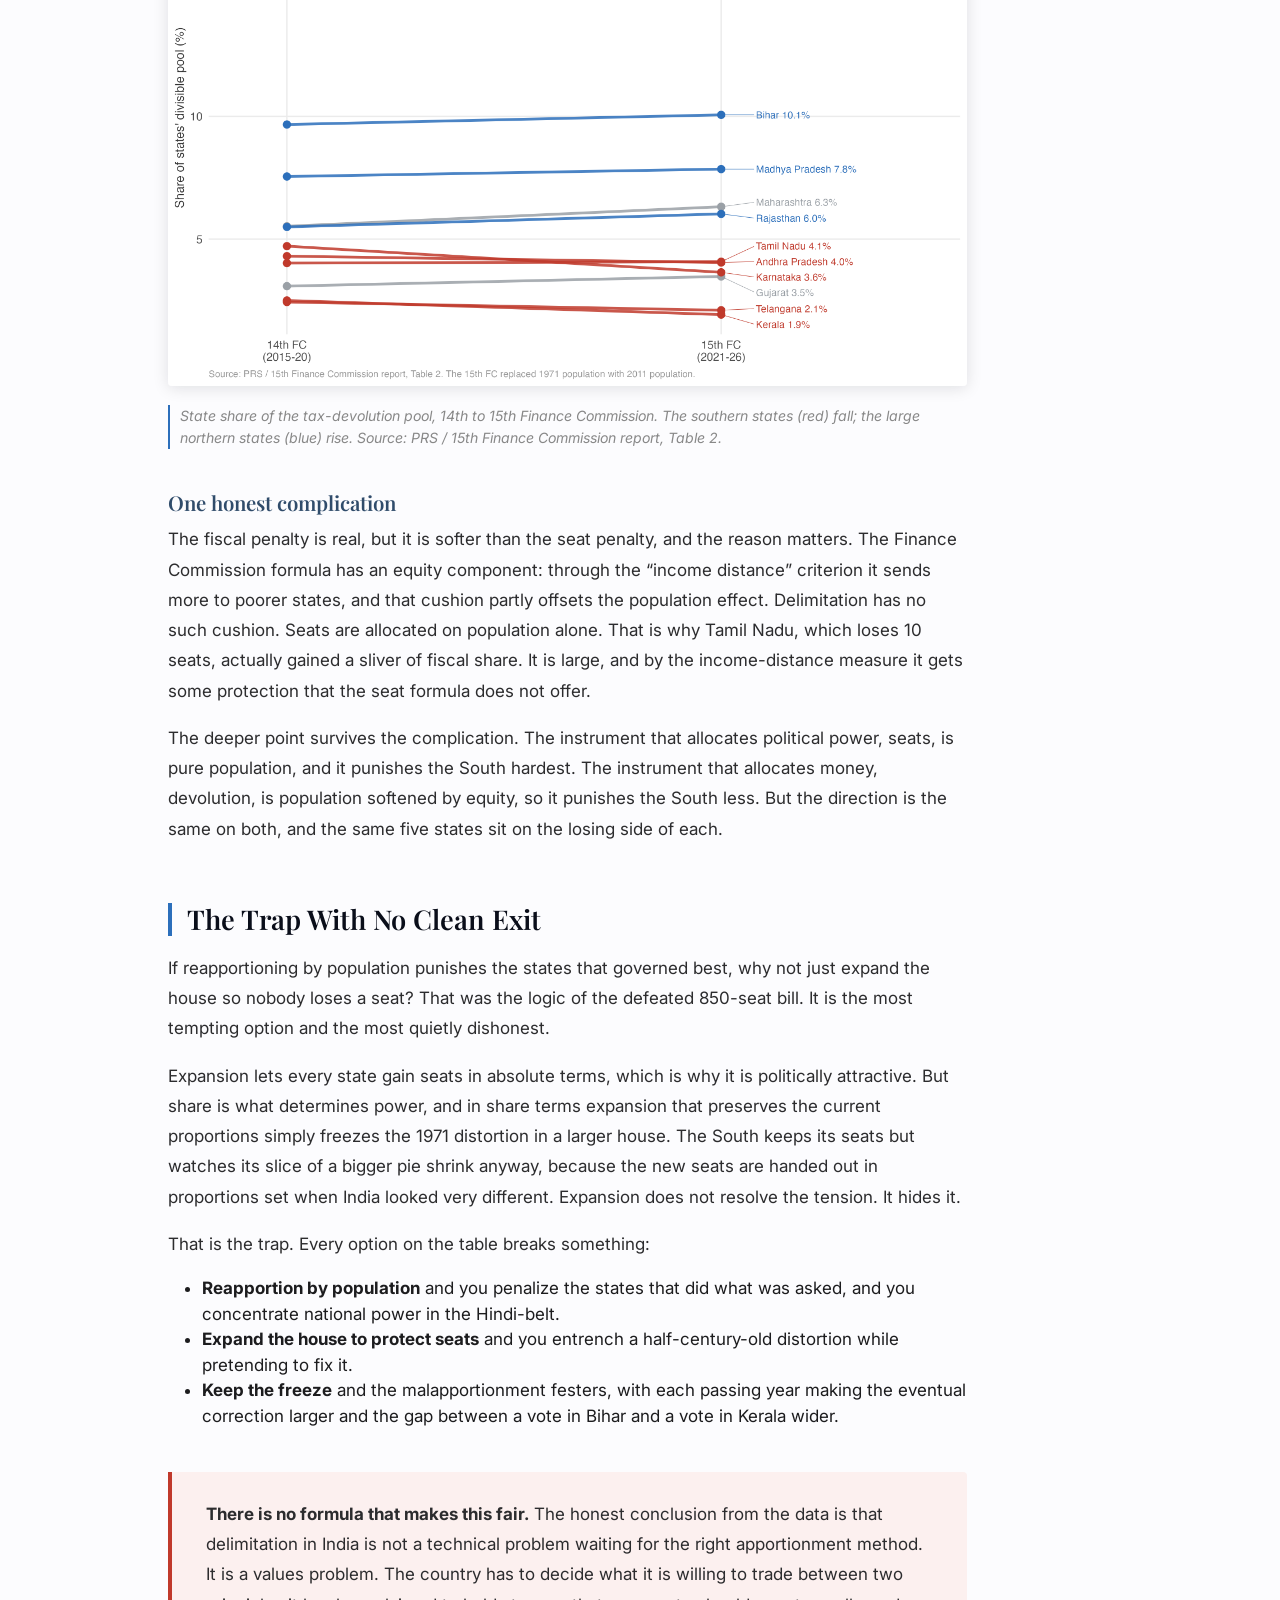
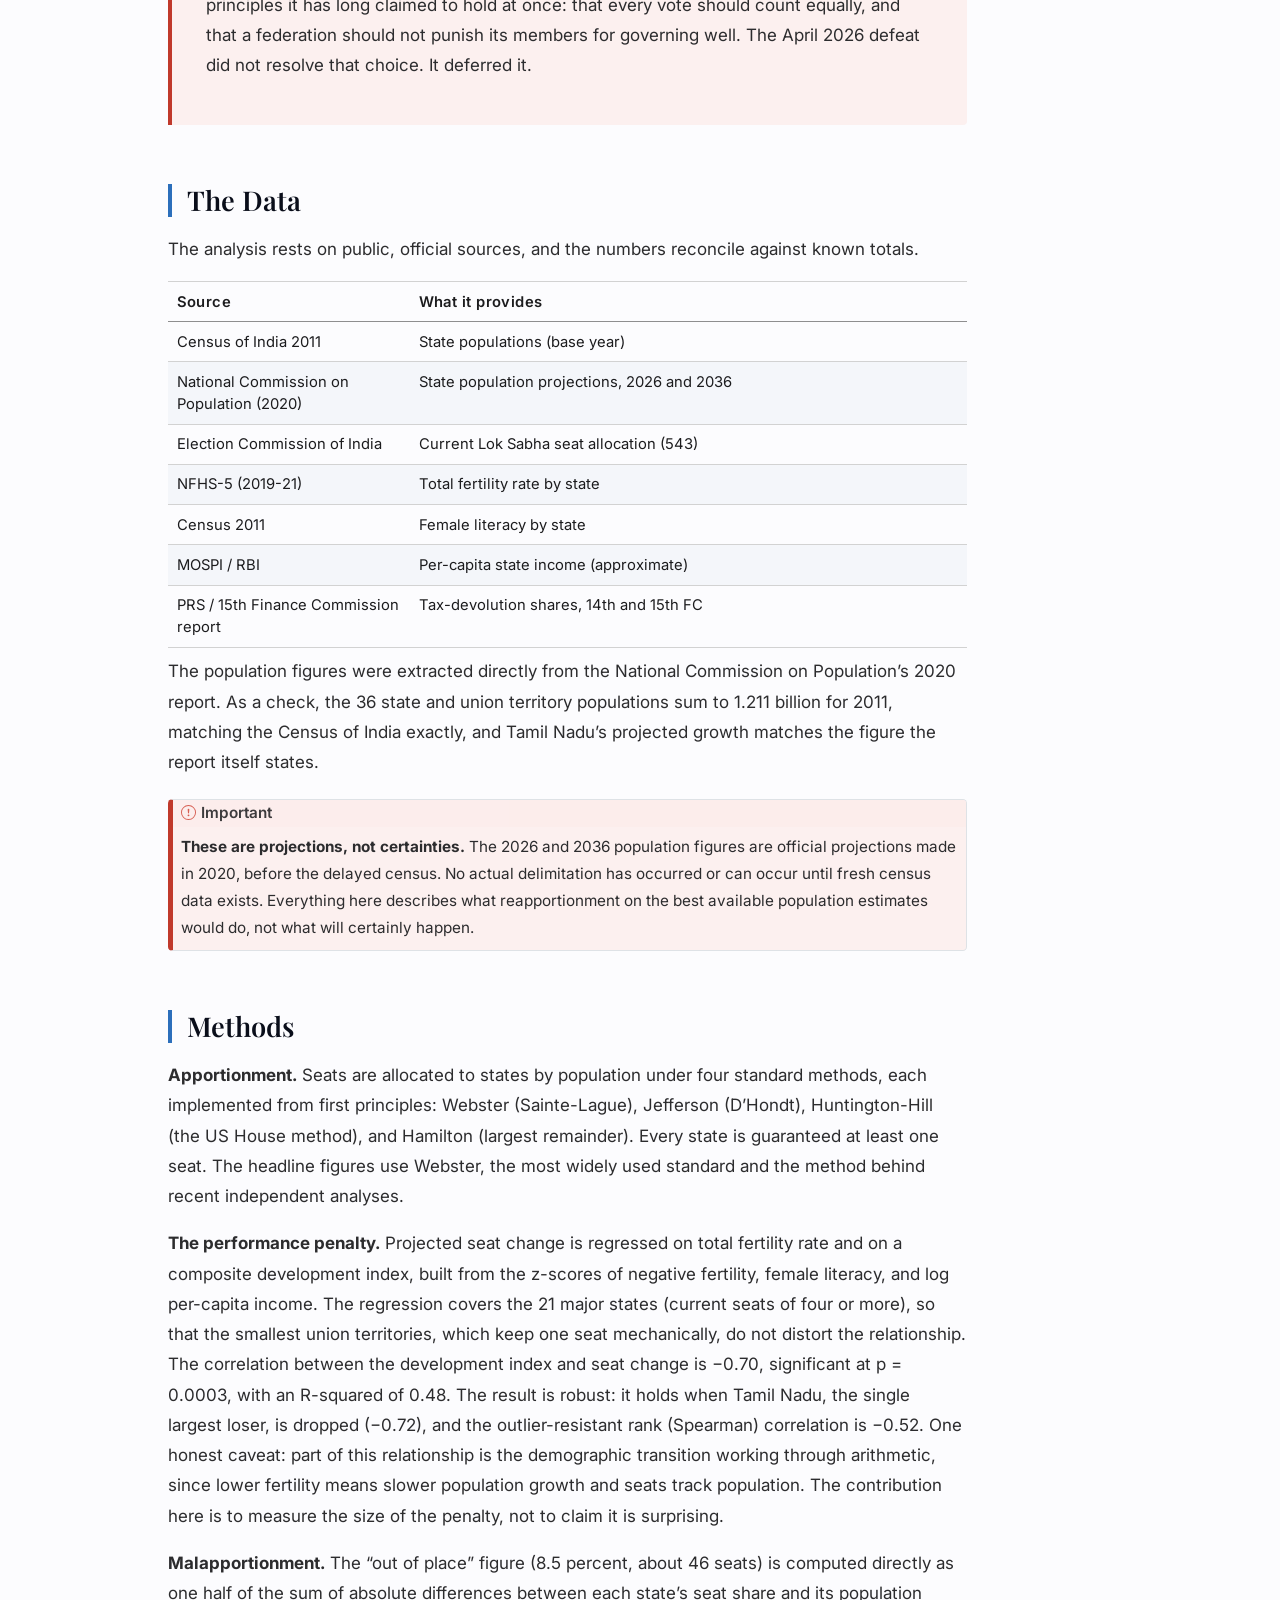
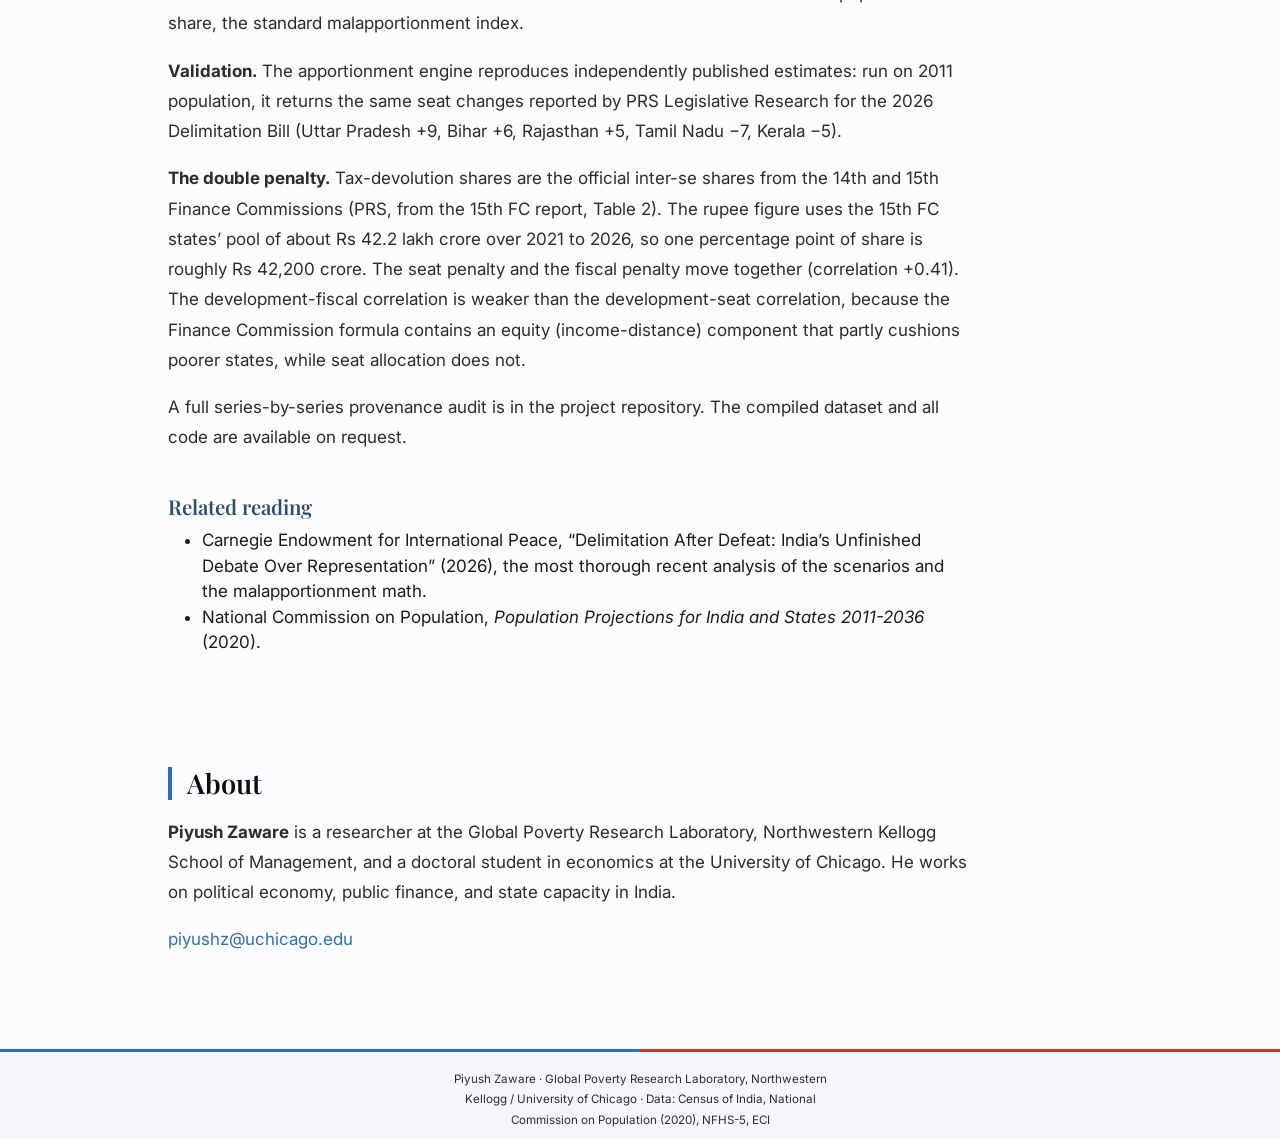
==== commit 49e03edf: "Add Marathi language link to navbar; add C3_figures_marathi.R" ====
--- a/docs/index.html
+++ b/docs/index.html
@@ -129,6 +129,10 @@
   <li class="nav-item">
     <a class="nav-link" href="./index.html#methods"> 
 <span class="menu-text">Methods</span></a>
+  </li>  
+  <li class="nav-item">
+    <a class="nav-link" href="https://pzaware19.github.io/delimitation-penalty-marathi/"> 
+<span class="menu-text">मराठी</span></a>
   </li>  
 </ul>
           </div> <!-- /navcollapse -->
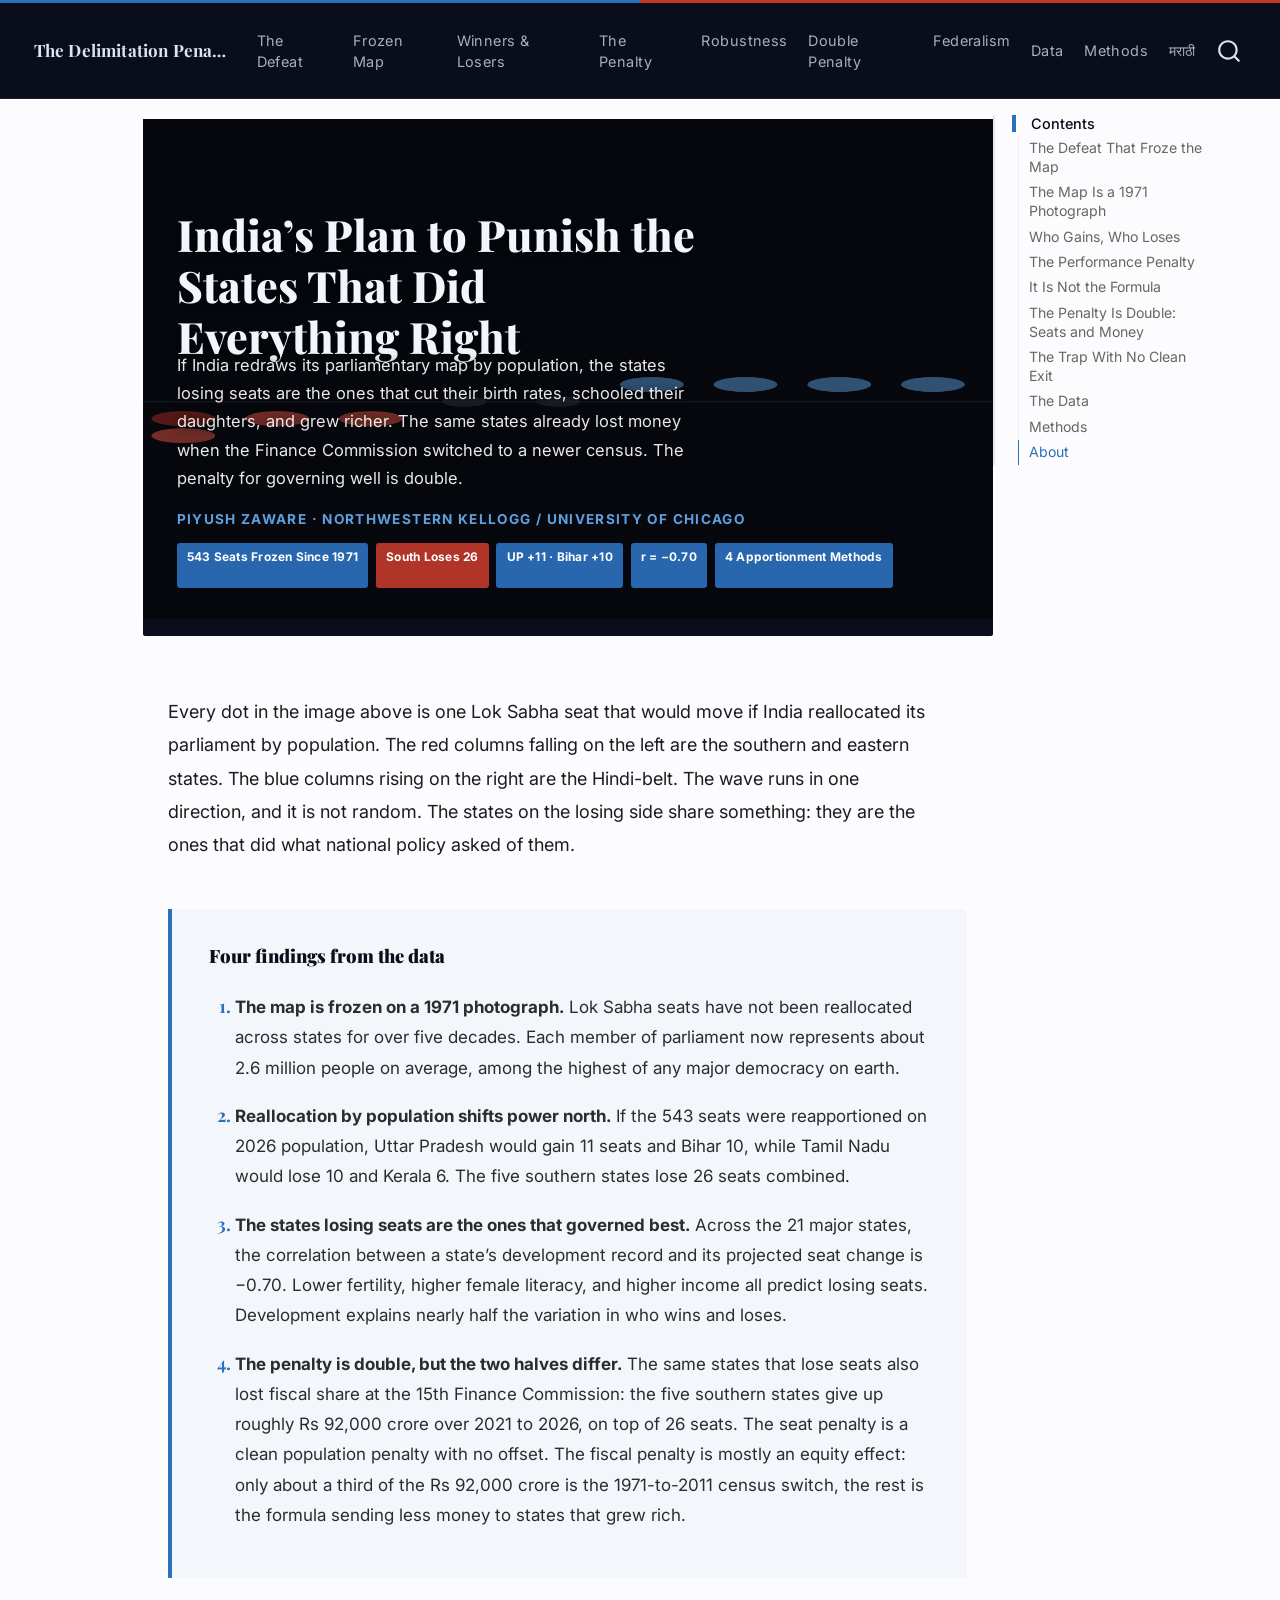
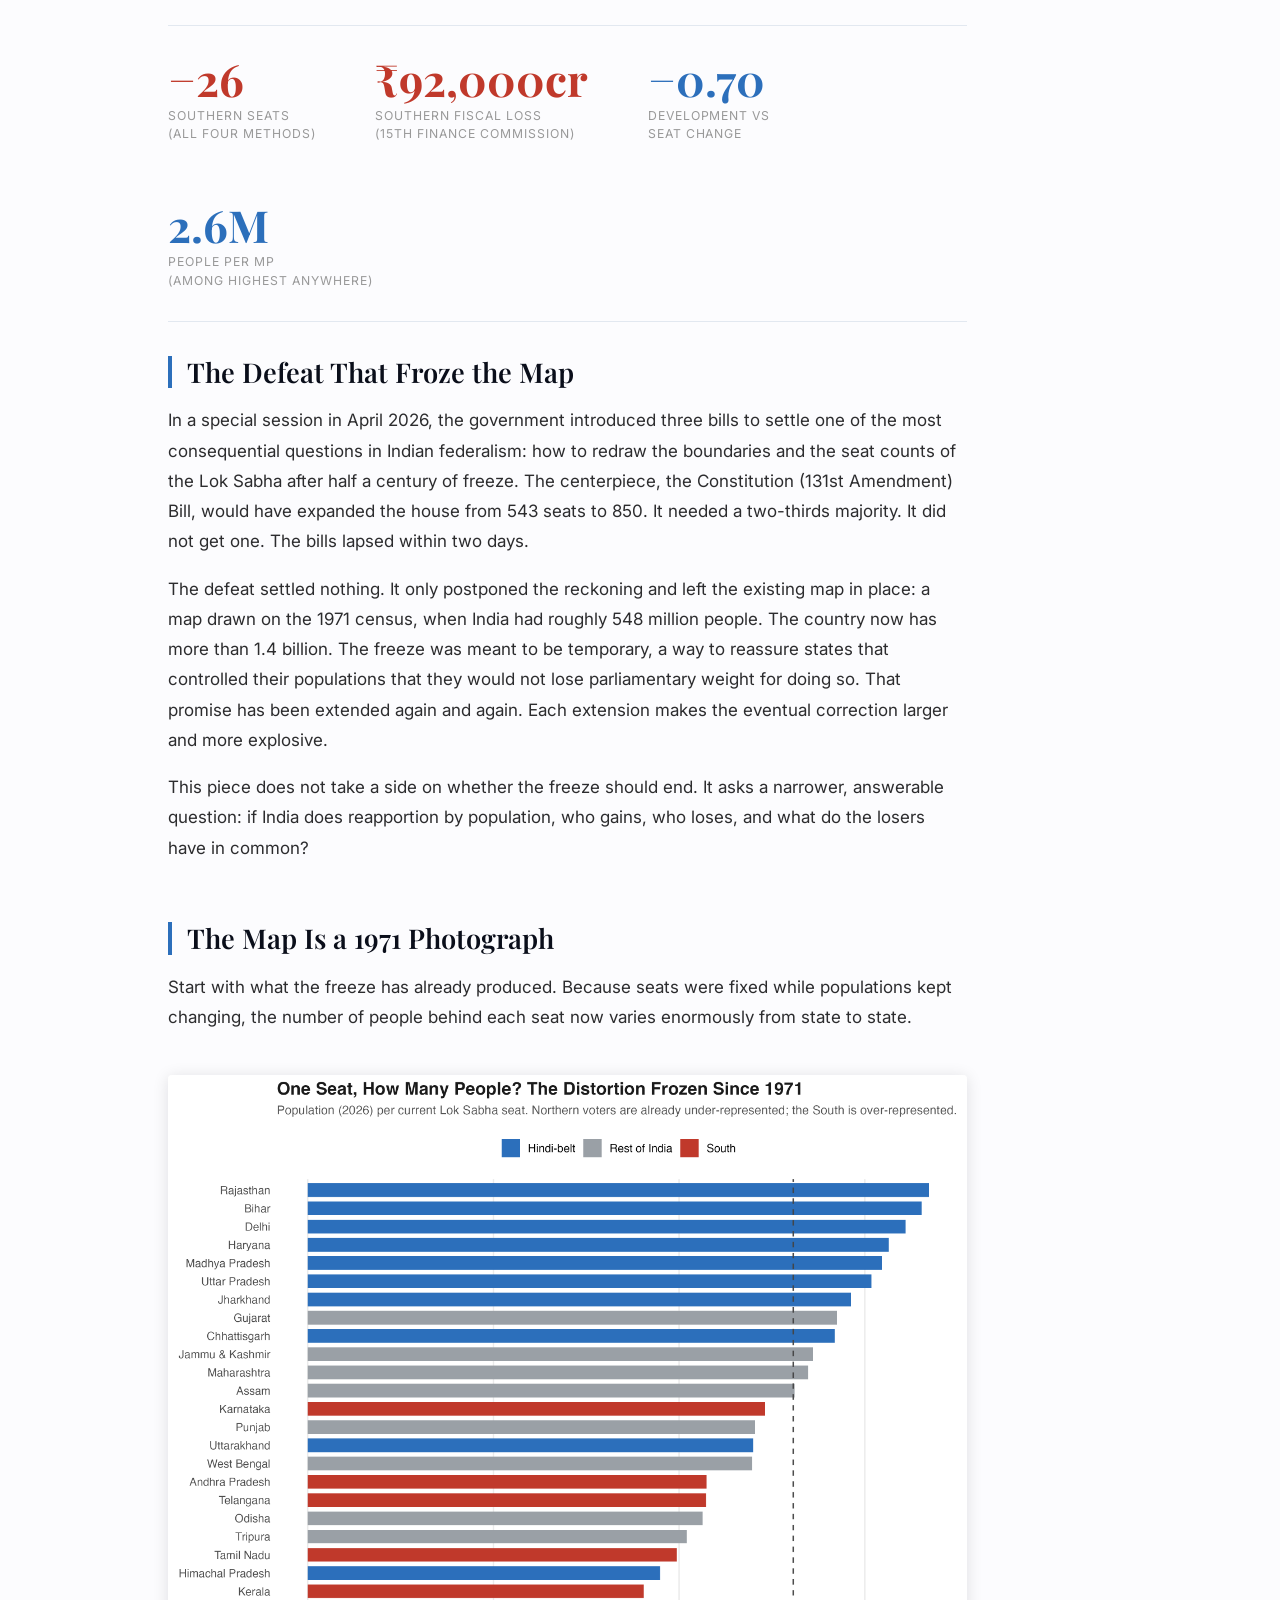
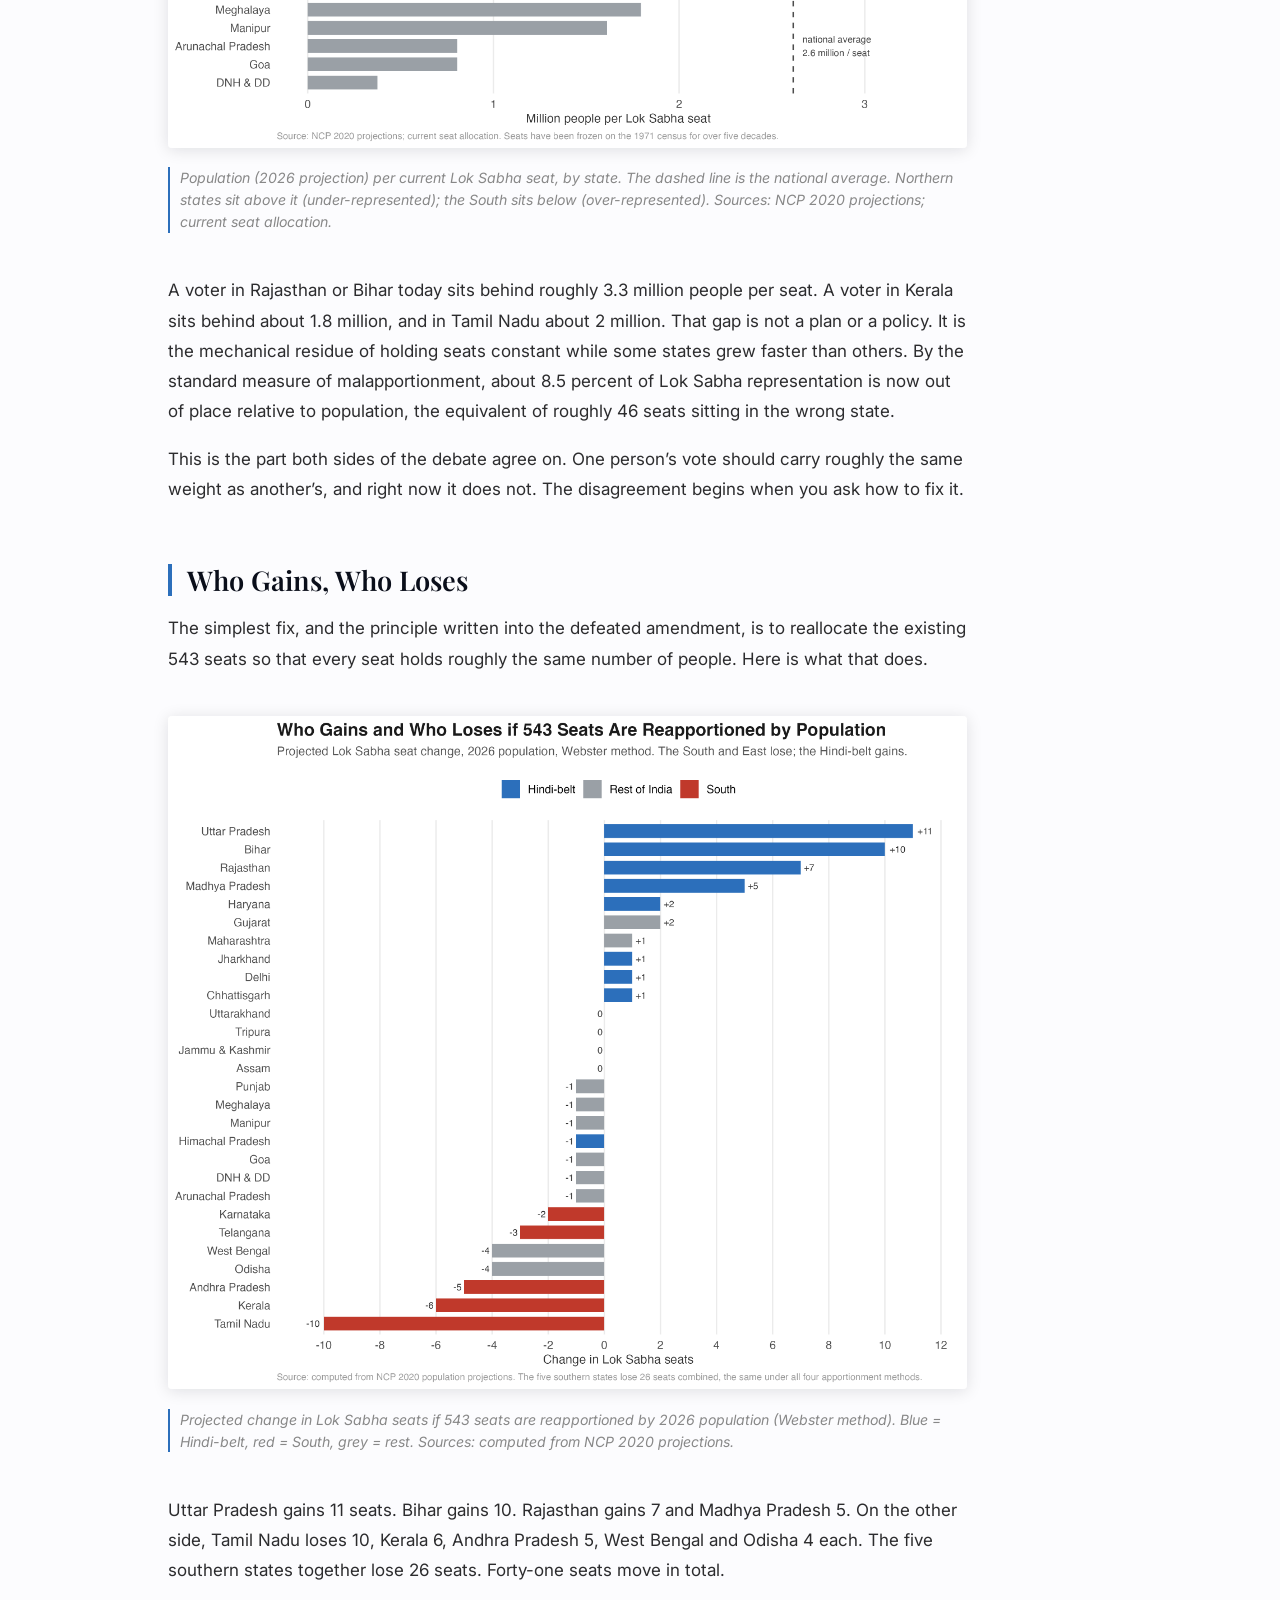
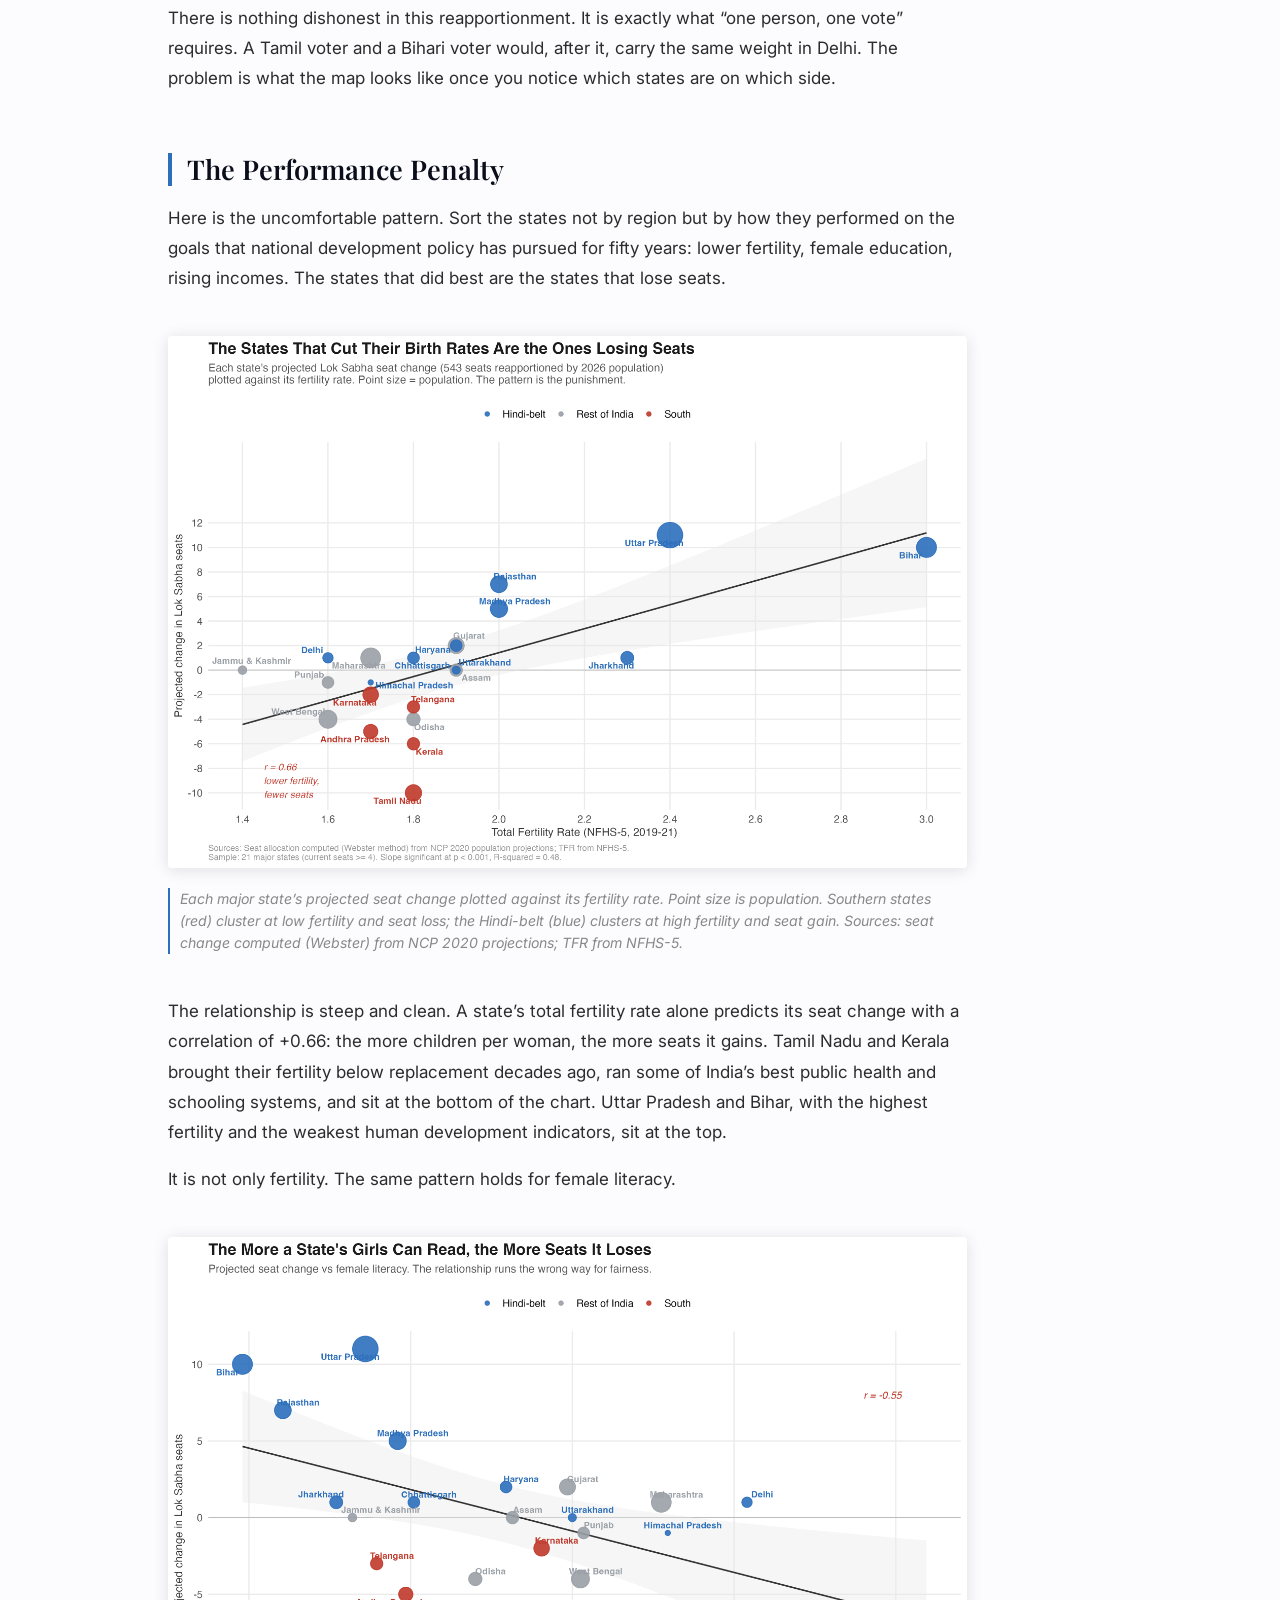
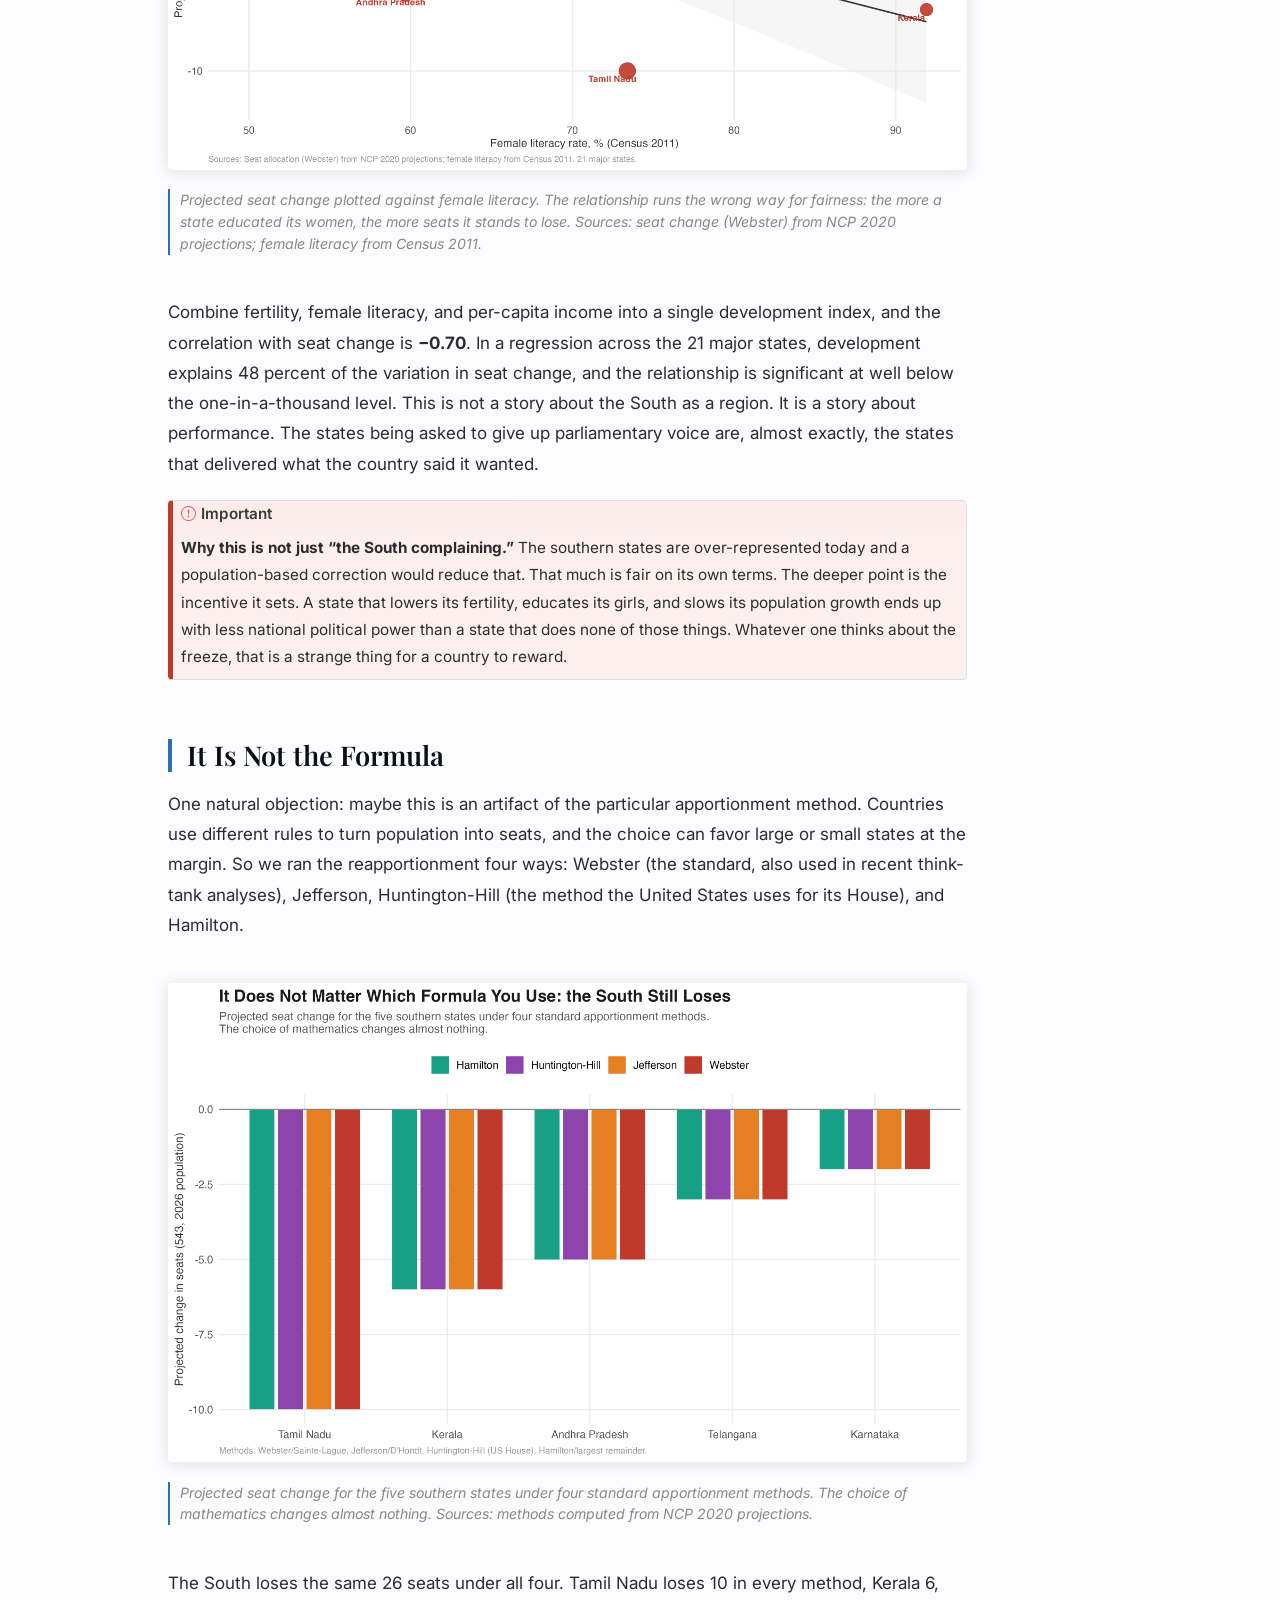
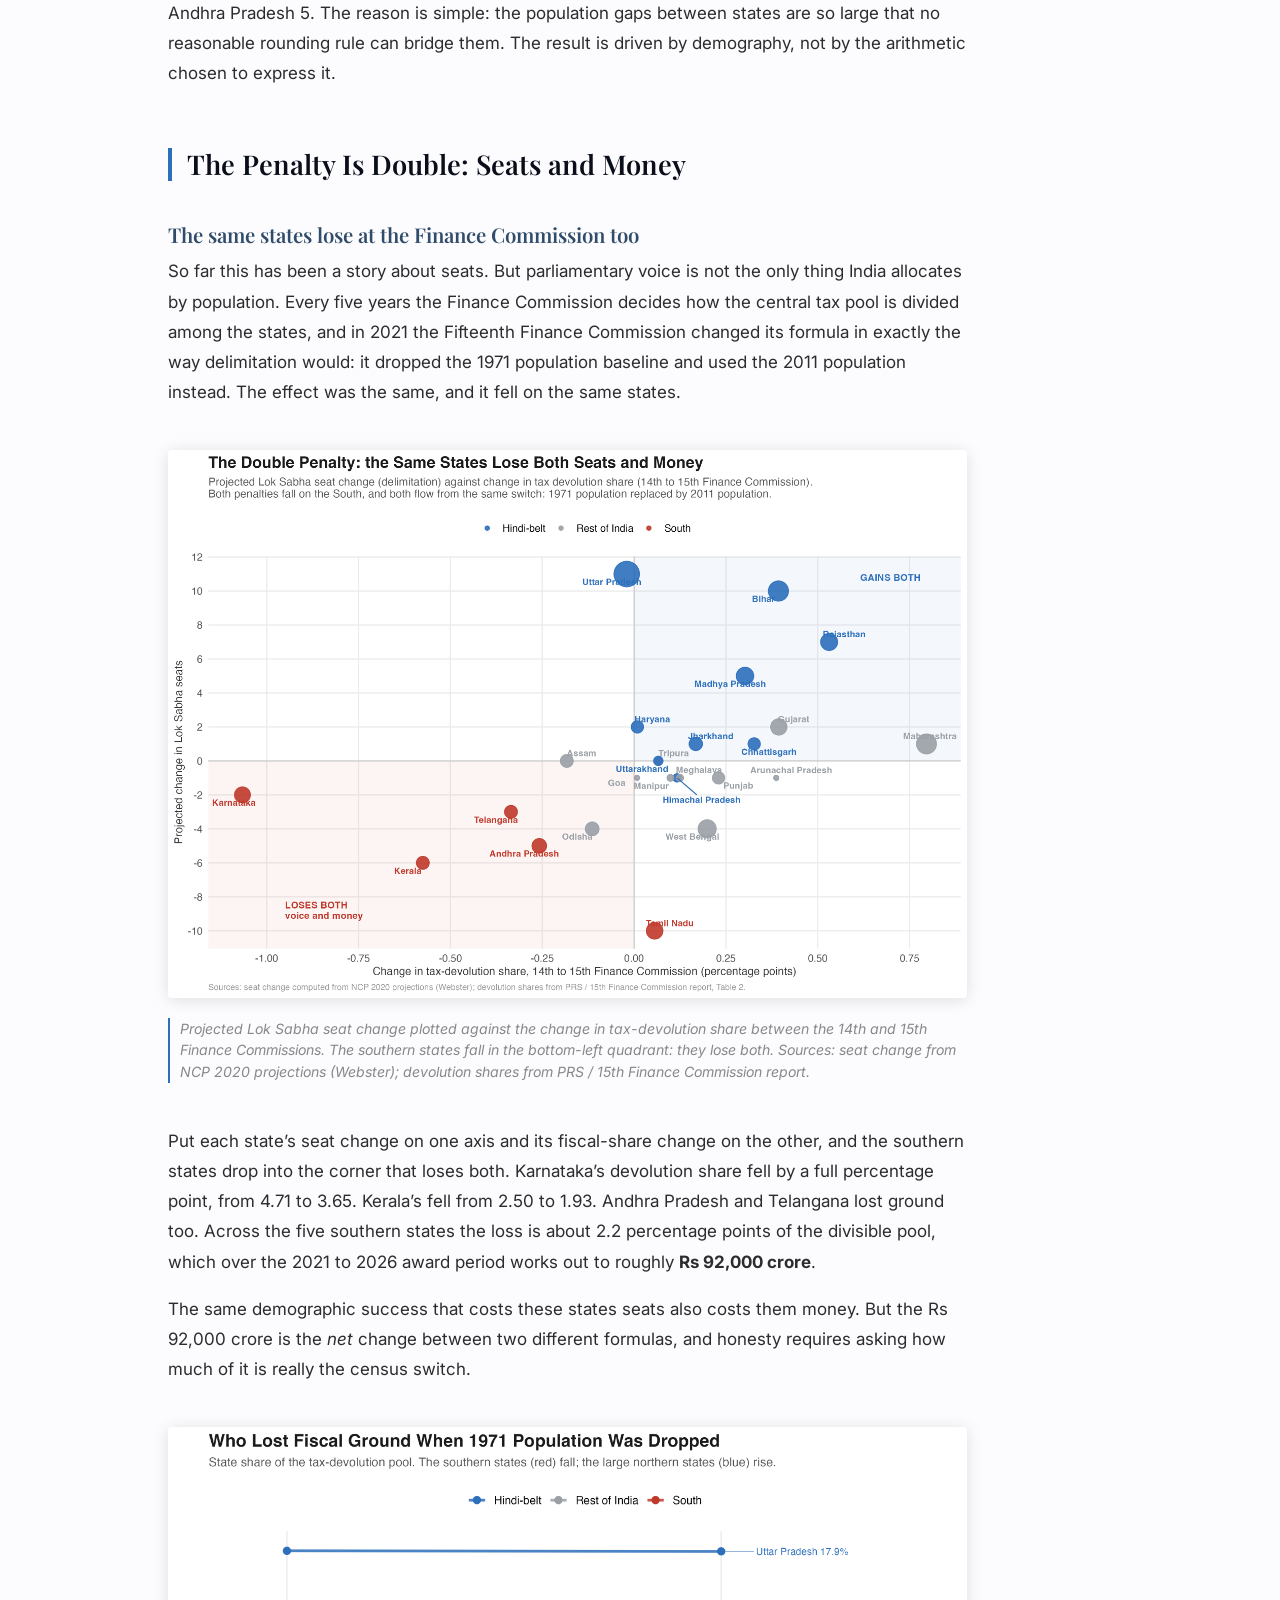
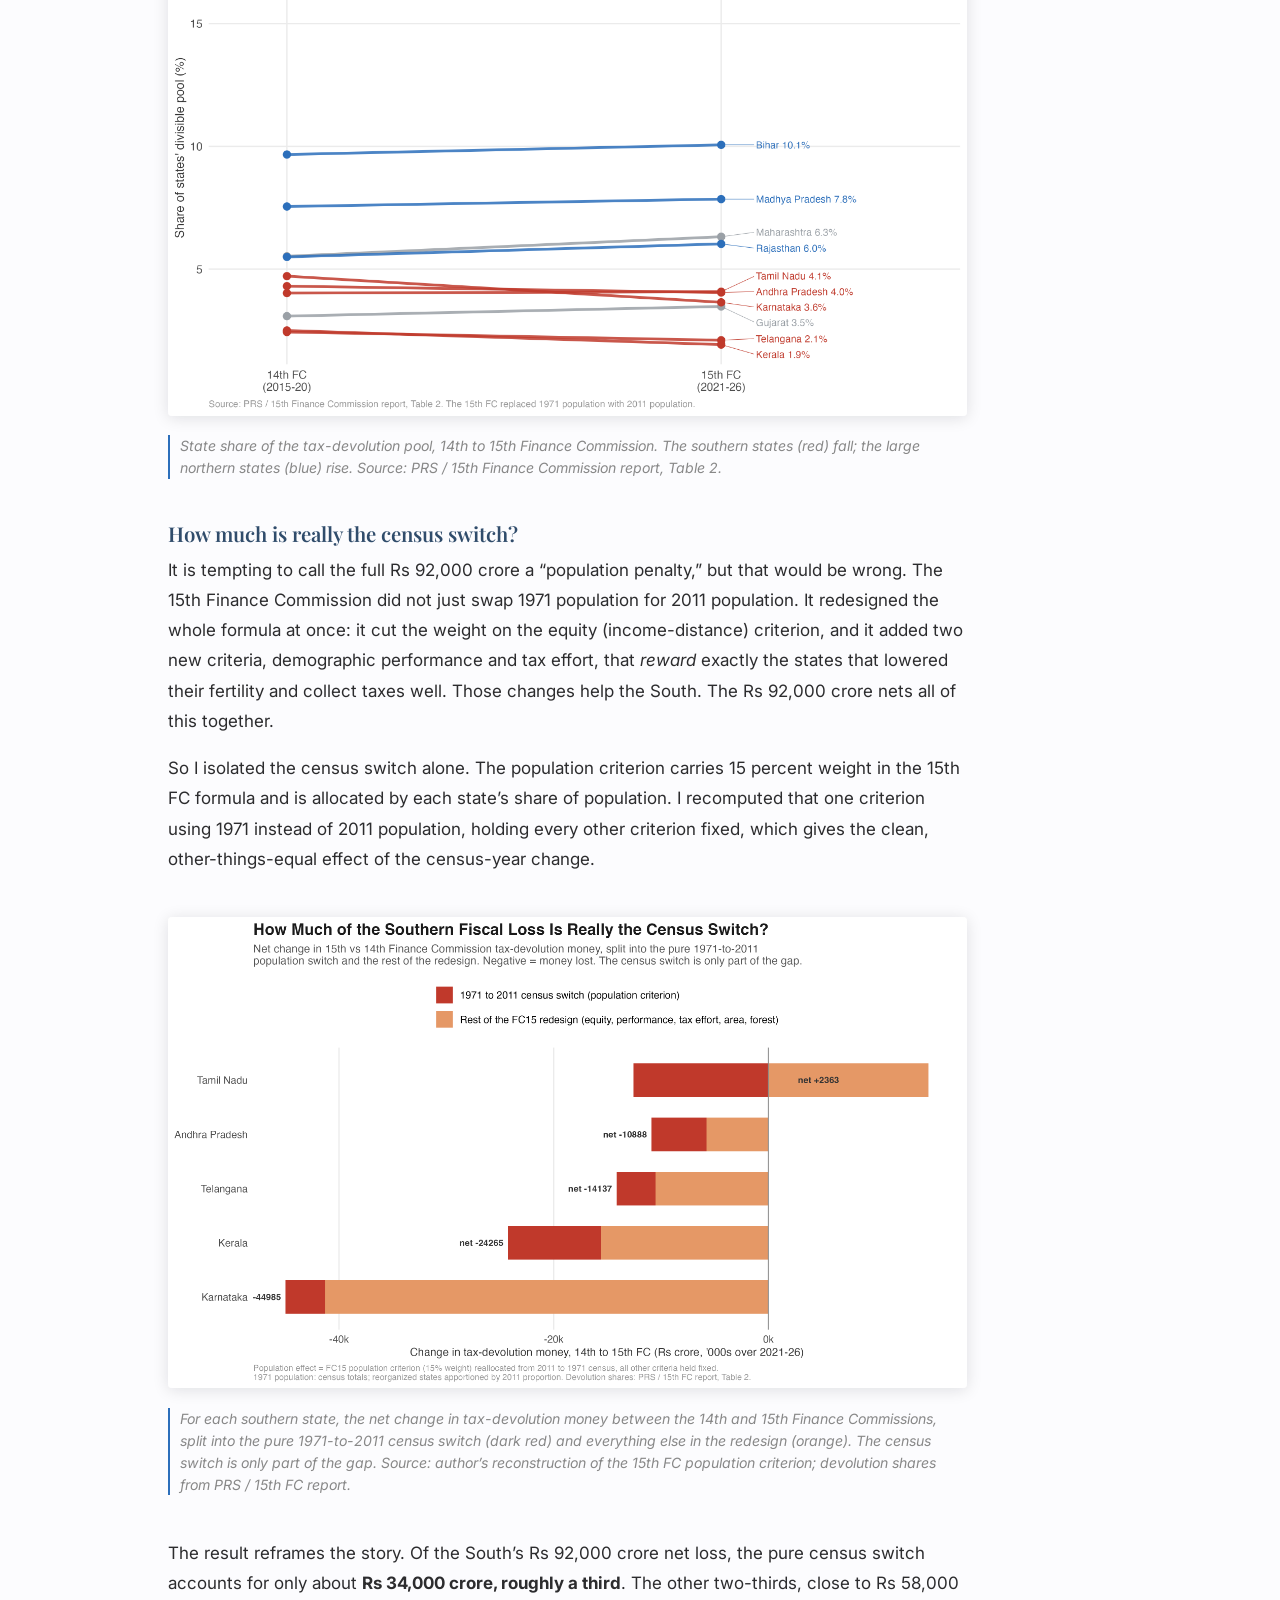
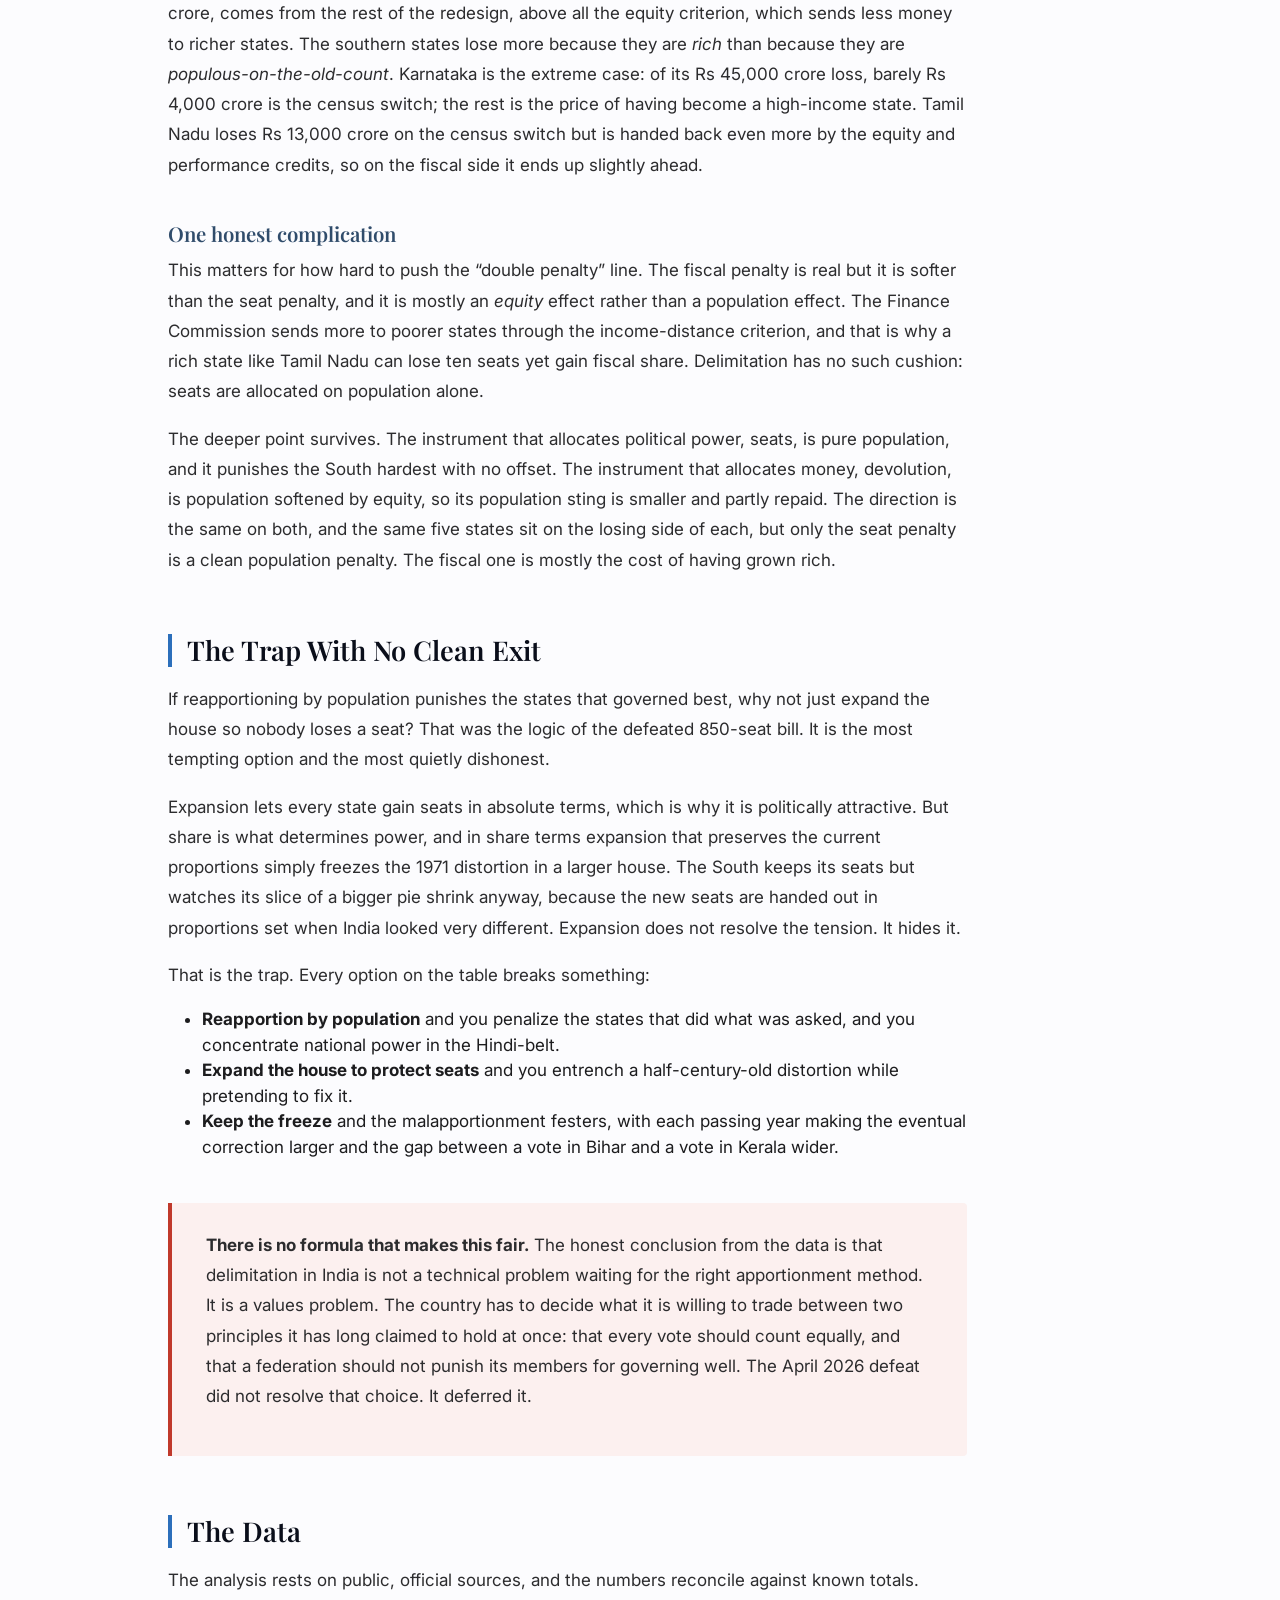
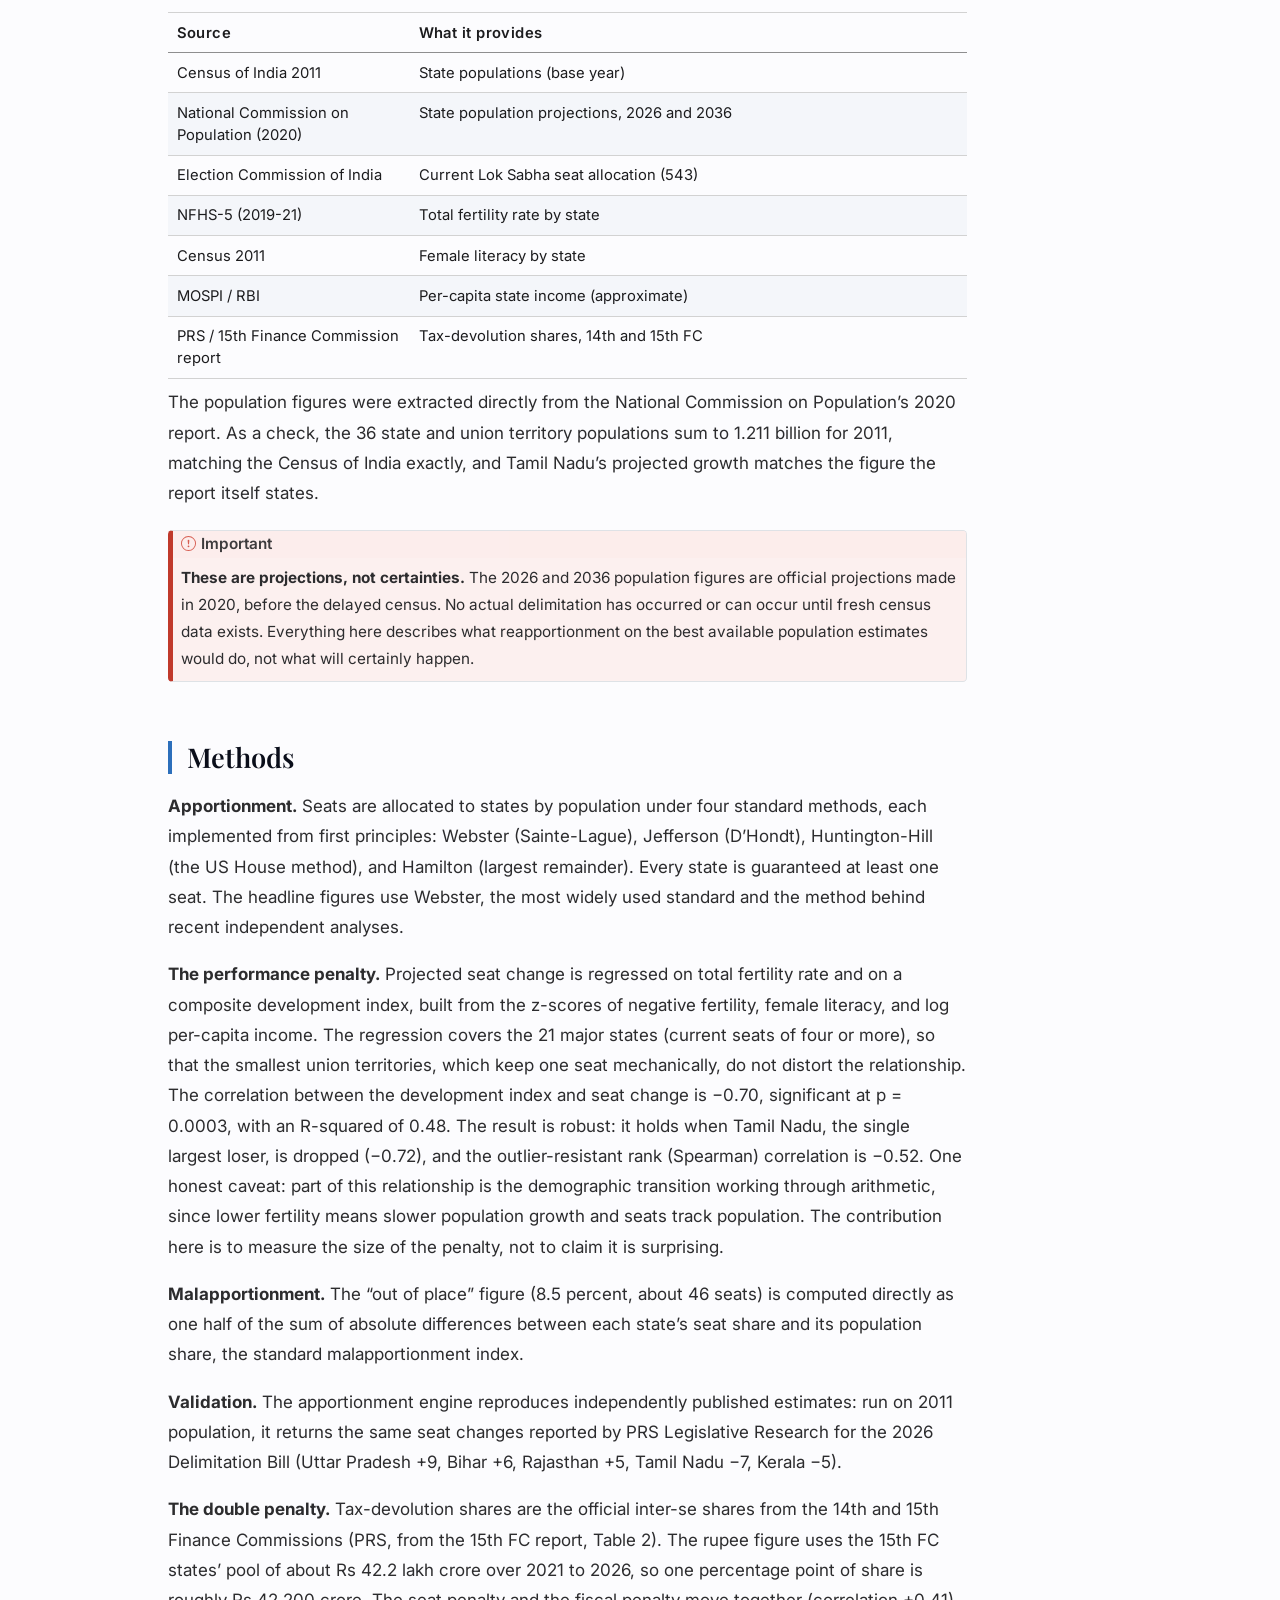
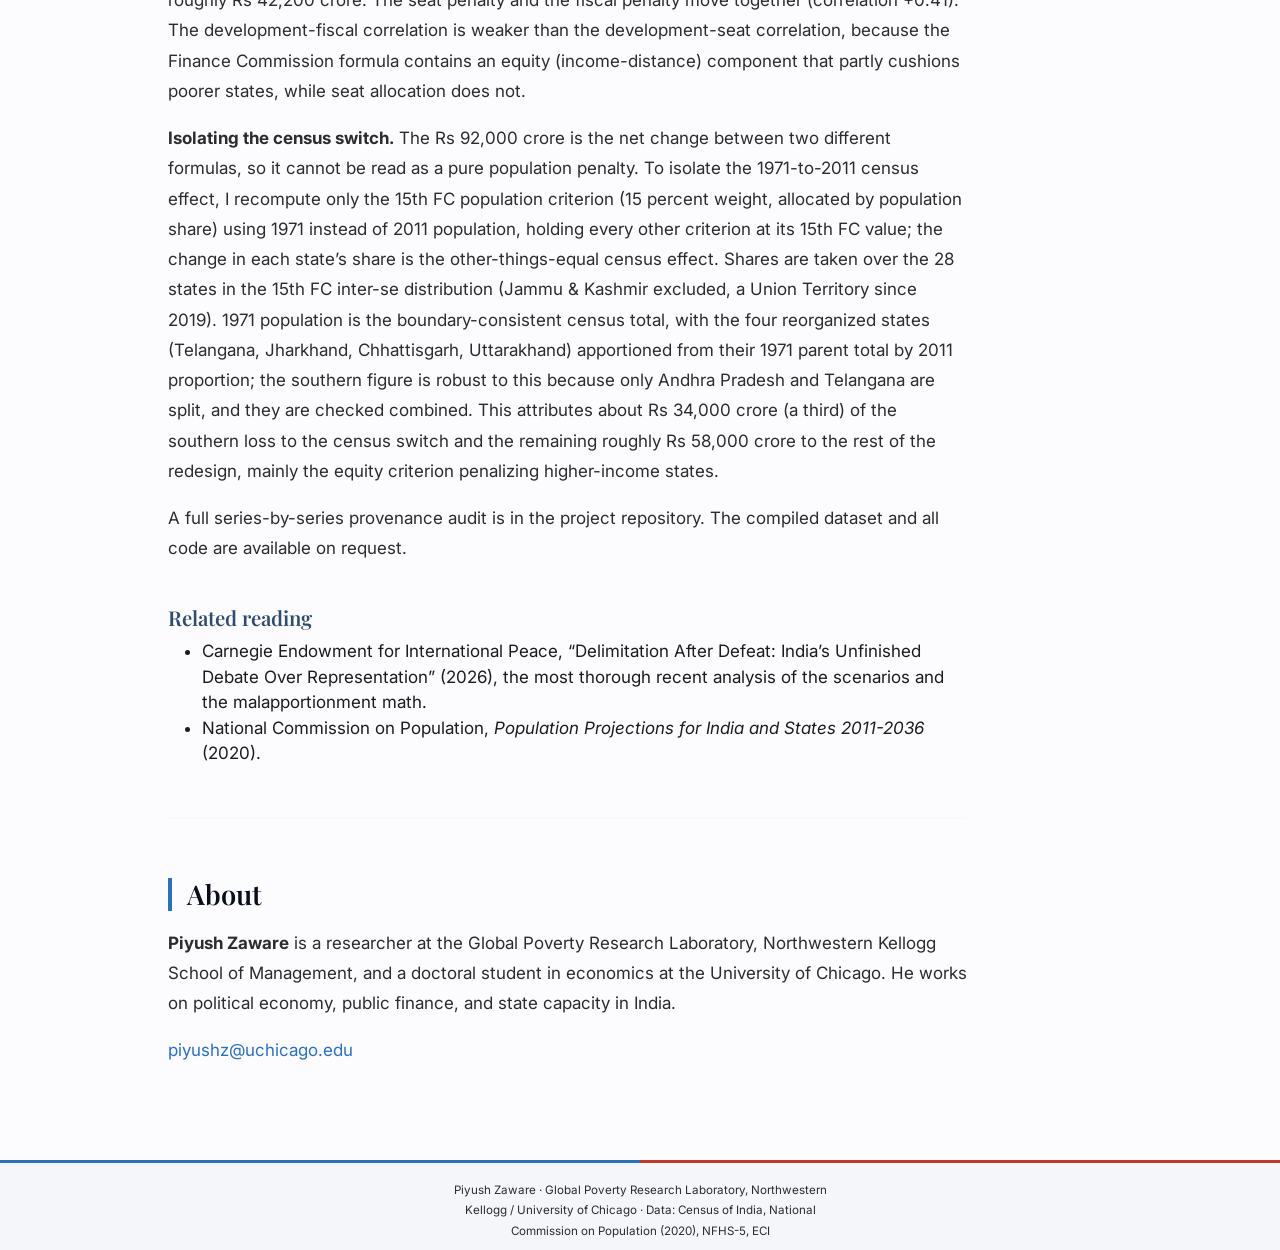
==== commit b6fb01a4: "Isolate pure population penalty from FC15 redesign Add A4/C4: decompose the South's ~Rs 92,000cr net" ====
--- a/docs/index.html
+++ b/docs/index.html
@@ -207,7 +207,7 @@
 <li><p><strong>The map is frozen on a 1971 photograph.</strong> Lok Sabha seats have not been reallocated across states for over five decades. Each member of parliament now represents about 2.6 million people on average, among the highest of any major democracy on earth.</p></li>
 <li><p><strong>Reallocation by population shifts power north.</strong> If the 543 seats were reapportioned on 2026 population, Uttar Pradesh would gain 11 seats and Bihar 10, while Tamil Nadu would lose 10 and Kerala 6. The five southern states lose 26 seats combined.</p></li>
 <li><p><strong>The states losing seats are the ones that governed best.</strong> Across the 21 major states, the correlation between a state’s development record and its projected seat change is −0.70. Lower fertility, higher female literacy, and higher income all predict losing seats. Development explains nearly half the variation in who wins and loses.</p></li>
-<li><p><strong>The penalty is double.</strong> The same states that lose seats also lost fiscal share when the 15th Finance Commission switched from a 1971 to a 2011 population baseline. The five southern states give up roughly Rs 92,000 crore over 2021 to 2026, on top of 26 seats. The same demographic success is penalized twice, once in voice and once in money.</p></li>
+<li><p><strong>The penalty is double, but the two halves differ.</strong> The same states that lose seats also lost fiscal share at the 15th Finance Commission: the five southern states give up roughly Rs 92,000 crore over 2021 to 2026, on top of 26 seats. The seat penalty is a clean population penalty with no offset. The fiscal penalty is mostly an equity effect: only about a third of the Rs 92,000 crore is the 1971-to-2011 census switch, the rest is the formula sending less money to states that grew rich.</p></li>
 </ol>
 </div>
 <div class="stat-row">
@@ -301,7 +301,7 @@
 </figure>
 </div>
 <p>Put each state’s seat change on one axis and its fiscal-share change on the other, and the southern states drop into the corner that loses both. Karnataka’s devolution share fell by a full percentage point, from 4.71 to 3.65. Kerala’s fell from 2.50 to 1.93. Andhra Pradesh and Telangana lost ground too. Across the five southern states the loss is about 2.2 percentage points of the divisible pool, which over the 2021 to 2026 award period works out to roughly <strong>Rs 92,000 crore</strong>.</p>
-<p>The same demographic success that costs these states seats also costs them money. Both penalties run through one mechanism: the move from a 1971 population baseline to a 2011 one, which rewards the states that grew fastest.</p>
+<p>The same demographic success that costs these states seats also costs them money. But the Rs 92,000 crore is the <em>net</em> change between two different formulas, and honesty requires asking how much of it is really the census switch.</p>
 <div class="quarto-figure quarto-figure-center">
 <figure class="figure">
 <p><img src="output/figures/fig_fiscal_slope.png" class="img-fluid figure-img" style="width:100.0%"></p>
@@ -309,10 +309,22 @@
 </figure>
 </div>
 </section>
+<section id="how-much-is-really-the-census-switch" class="level3">
+<h3 class="anchored" data-anchor-id="how-much-is-really-the-census-switch">How much is really the census switch?</h3>
+<p>It is tempting to call the full Rs 92,000 crore a “population penalty,” but that would be wrong. The 15th Finance Commission did not just swap 1971 population for 2011 population. It redesigned the whole formula at once: it cut the weight on the equity (income-distance) criterion, and it added two new criteria, demographic performance and tax effort, that <em>reward</em> exactly the states that lowered their fertility and collect taxes well. Those changes help the South. The Rs 92,000 crore nets all of this together.</p>
+<p>So I isolated the census switch alone. The population criterion carries 15 percent weight in the 15th FC formula and is allocated by each state’s share of population. I recomputed that one criterion using 1971 instead of 2011 population, holding every other criterion fixed, which gives the clean, other-things-equal effect of the census-year change.</p>
+<div class="quarto-figure quarto-figure-center">
+<figure class="figure">
+<p><img src="output/figures/fig_pop_decomposition.png" class="img-fluid figure-img" style="width:100.0%"></p>
+<figcaption>For each southern state, the net change in tax-devolution money between the 14th and 15th Finance Commissions, split into the pure 1971-to-2011 census switch (dark red) and everything else in the redesign (orange). The census switch is only part of the gap. Source: author’s reconstruction of the 15th FC population criterion; devolution shares from PRS / 15th FC report.</figcaption>
+</figure>
+</div>
+<p>The result reframes the story. Of the South’s Rs 92,000 crore net loss, the pure census switch accounts for only about <strong>Rs 34,000 crore, roughly a third</strong>. The other two-thirds, close to Rs 58,000 crore, comes from the rest of the redesign, above all the equity criterion, which sends less money to richer states. The southern states lose more because they are <em>rich</em> than because they are <em>populous-on-the-old-count</em>. Karnataka is the extreme case: of its Rs 45,000 crore loss, barely Rs 4,000 crore is the census switch; the rest is the price of having become a high-income state. Tamil Nadu loses Rs 13,000 crore on the census switch but is handed back even more by the equity and performance credits, so on the fiscal side it ends up slightly ahead.</p>
+</section>
 <section id="one-honest-complication" class="level3">
 <h3 class="anchored" data-anchor-id="one-honest-complication">One honest complication</h3>
-<p>The fiscal penalty is real, but it is softer than the seat penalty, and the reason matters. The Finance Commission formula has an equity component: through the “income distance” criterion it sends more to poorer states, and that cushion partly offsets the population effect. Delimitation has no such cushion. Seats are allocated on population alone. That is why Tamil Nadu, which loses 10 seats, actually gained a sliver of fiscal share. It is large, and by the income-distance measure it gets some protection that the seat formula does not offer.</p>
-<p>The deeper point survives the complication. The instrument that allocates political power, seats, is pure population, and it punishes the South hardest. The instrument that allocates money, devolution, is population softened by equity, so it punishes the South less. But the direction is the same on both, and the same five states sit on the losing side of each.</p>
+<p>This matters for how hard to push the “double penalty” line. The fiscal penalty is real but it is softer than the seat penalty, and it is mostly an <em>equity</em> effect rather than a population effect. The Finance Commission sends more to poorer states through the income-distance criterion, and that is why a rich state like Tamil Nadu can lose ten seats yet gain fiscal share. Delimitation has no such cushion: seats are allocated on population alone.</p>
+<p>The deeper point survives. The instrument that allocates political power, seats, is pure population, and it punishes the South hardest with no offset. The instrument that allocates money, devolution, is population softened by equity, so its population sting is smaller and partly repaid. The direction is the same on both, and the same five states sit on the losing side of each, but only the seat penalty is a clean population penalty. The fiscal one is mostly the cost of having grown rich.</p>
 </section>
 </section>
 <section id="federalism" class="level2">
@@ -396,6 +408,7 @@
 <p><strong>Malapportionment.</strong> The “out of place” figure (8.5 percent, about 46 seats) is computed directly as one half of the sum of absolute differences between each state’s seat share and its population share, the standard malapportionment index.</p>
 <p><strong>Validation.</strong> The apportionment engine reproduces independently published estimates: run on 2011 population, it returns the same seat changes reported by PRS Legislative Research for the 2026 Delimitation Bill (Uttar Pradesh +9, Bihar +6, Rajasthan +5, Tamil Nadu −7, Kerala −5).</p>
 <p><strong>The double penalty.</strong> Tax-devolution shares are the official inter-se shares from the 14th and 15th Finance Commissions (PRS, from the 15th FC report, Table 2). The rupee figure uses the 15th FC states’ pool of about Rs 42.2 lakh crore over 2021 to 2026, so one percentage point of share is roughly Rs 42,200 crore. The seat penalty and the fiscal penalty move together (correlation +0.41). The development-fiscal correlation is weaker than the development-seat correlation, because the Finance Commission formula contains an equity (income-distance) component that partly cushions poorer states, while seat allocation does not.</p>
+<p><strong>Isolating the census switch.</strong> The Rs 92,000 crore is the net change between two different formulas, so it cannot be read as a pure population penalty. To isolate the 1971-to-2011 census effect, I recompute only the 15th FC population criterion (15 percent weight, allocated by population share) using 1971 instead of 2011 population, holding every other criterion at its 15th FC value; the change in each state’s share is the other-things-equal census effect. Shares are taken over the 28 states in the 15th FC inter-se distribution (Jammu &amp; Kashmir excluded, a Union Territory since 2019). 1971 population is the boundary-consistent census total, with the four reorganized states (Telangana, Jharkhand, Chhattisgarh, Uttarakhand) apportioned from their 1971 parent total by 2011 proportion; the southern figure is robust to this because only Andhra Pradesh and Telangana are split, and they are checked combined. This attributes about Rs 34,000 crore (a third) of the southern loss to the census switch and the remaining roughly Rs 58,000 crore to the rest of the redesign, mainly the equity criterion penalizing higher-income states.</p>
 <p>A full series-by-series provenance audit is in the project repository. The compiled dataset and all code are available on request.</p>
 <section id="related-reading" class="level3">
 <h3 class="anchored" data-anchor-id="related-reading">Related reading</h3>
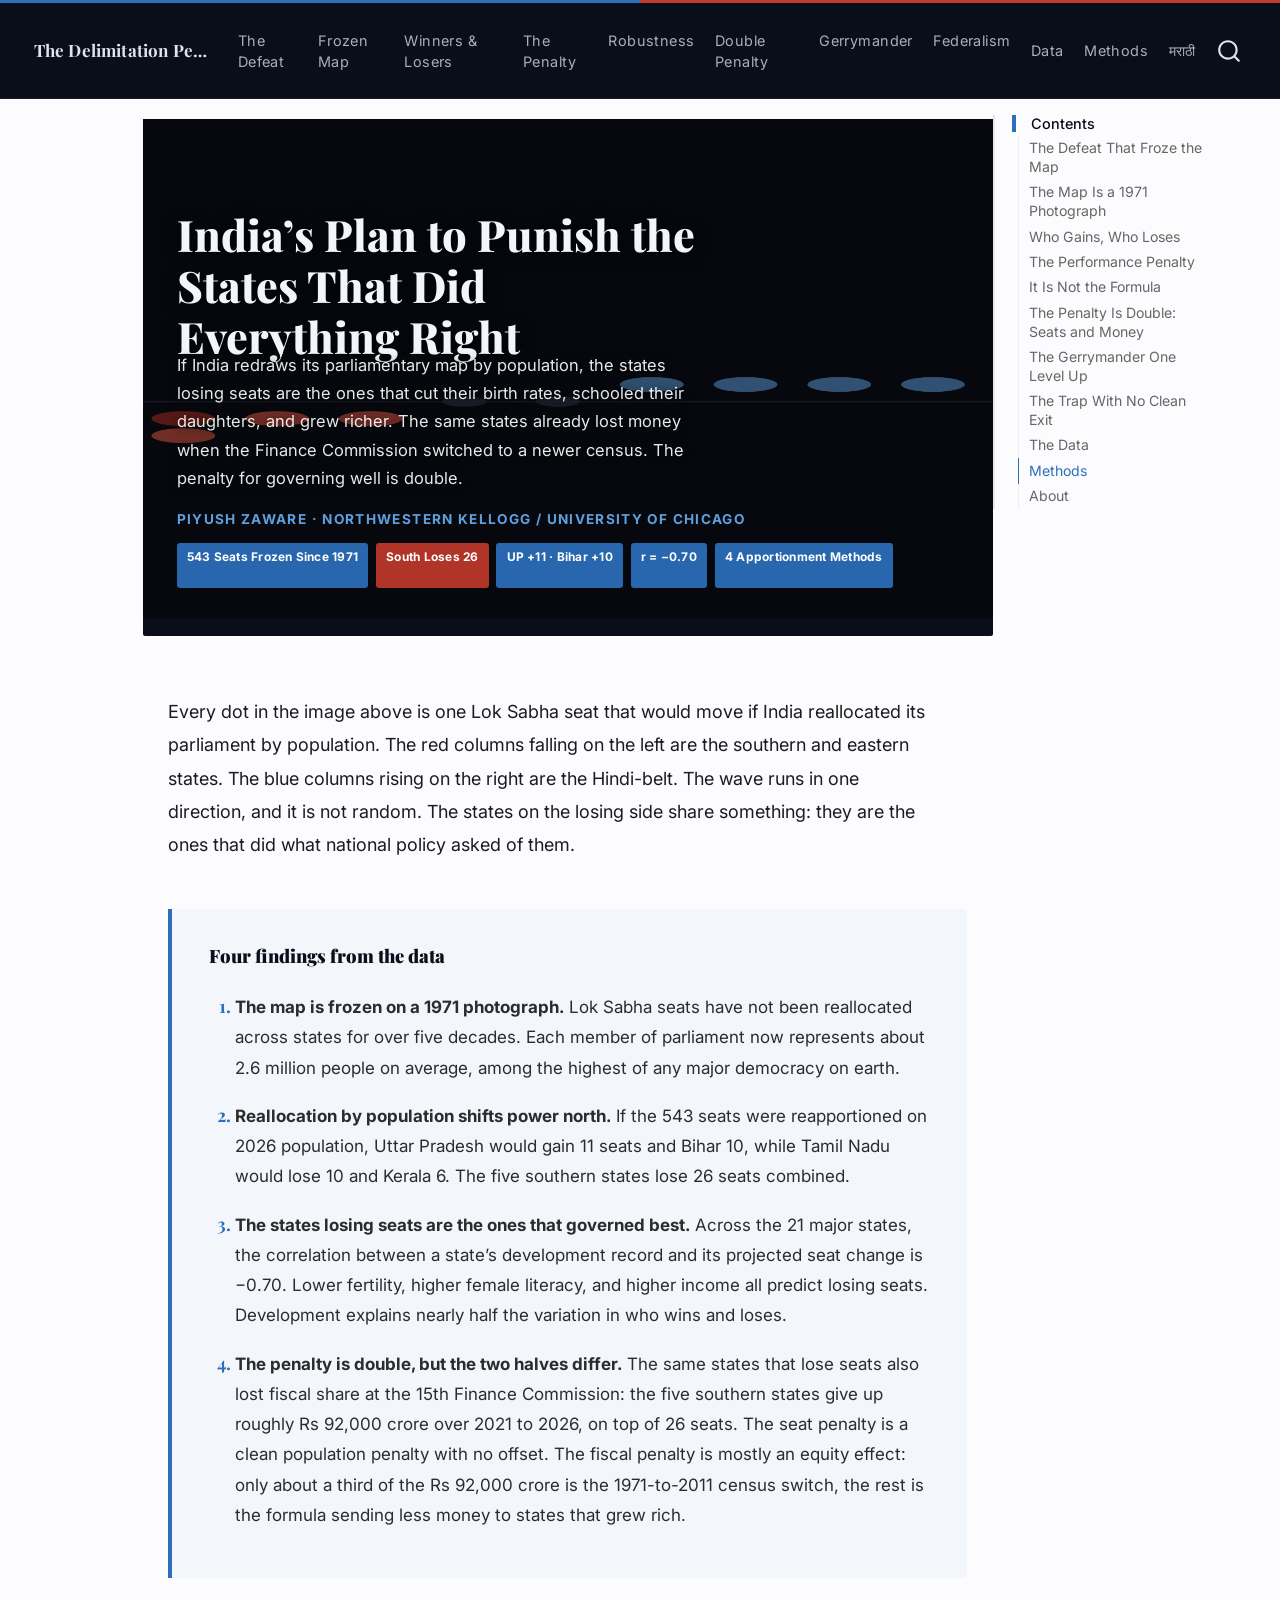
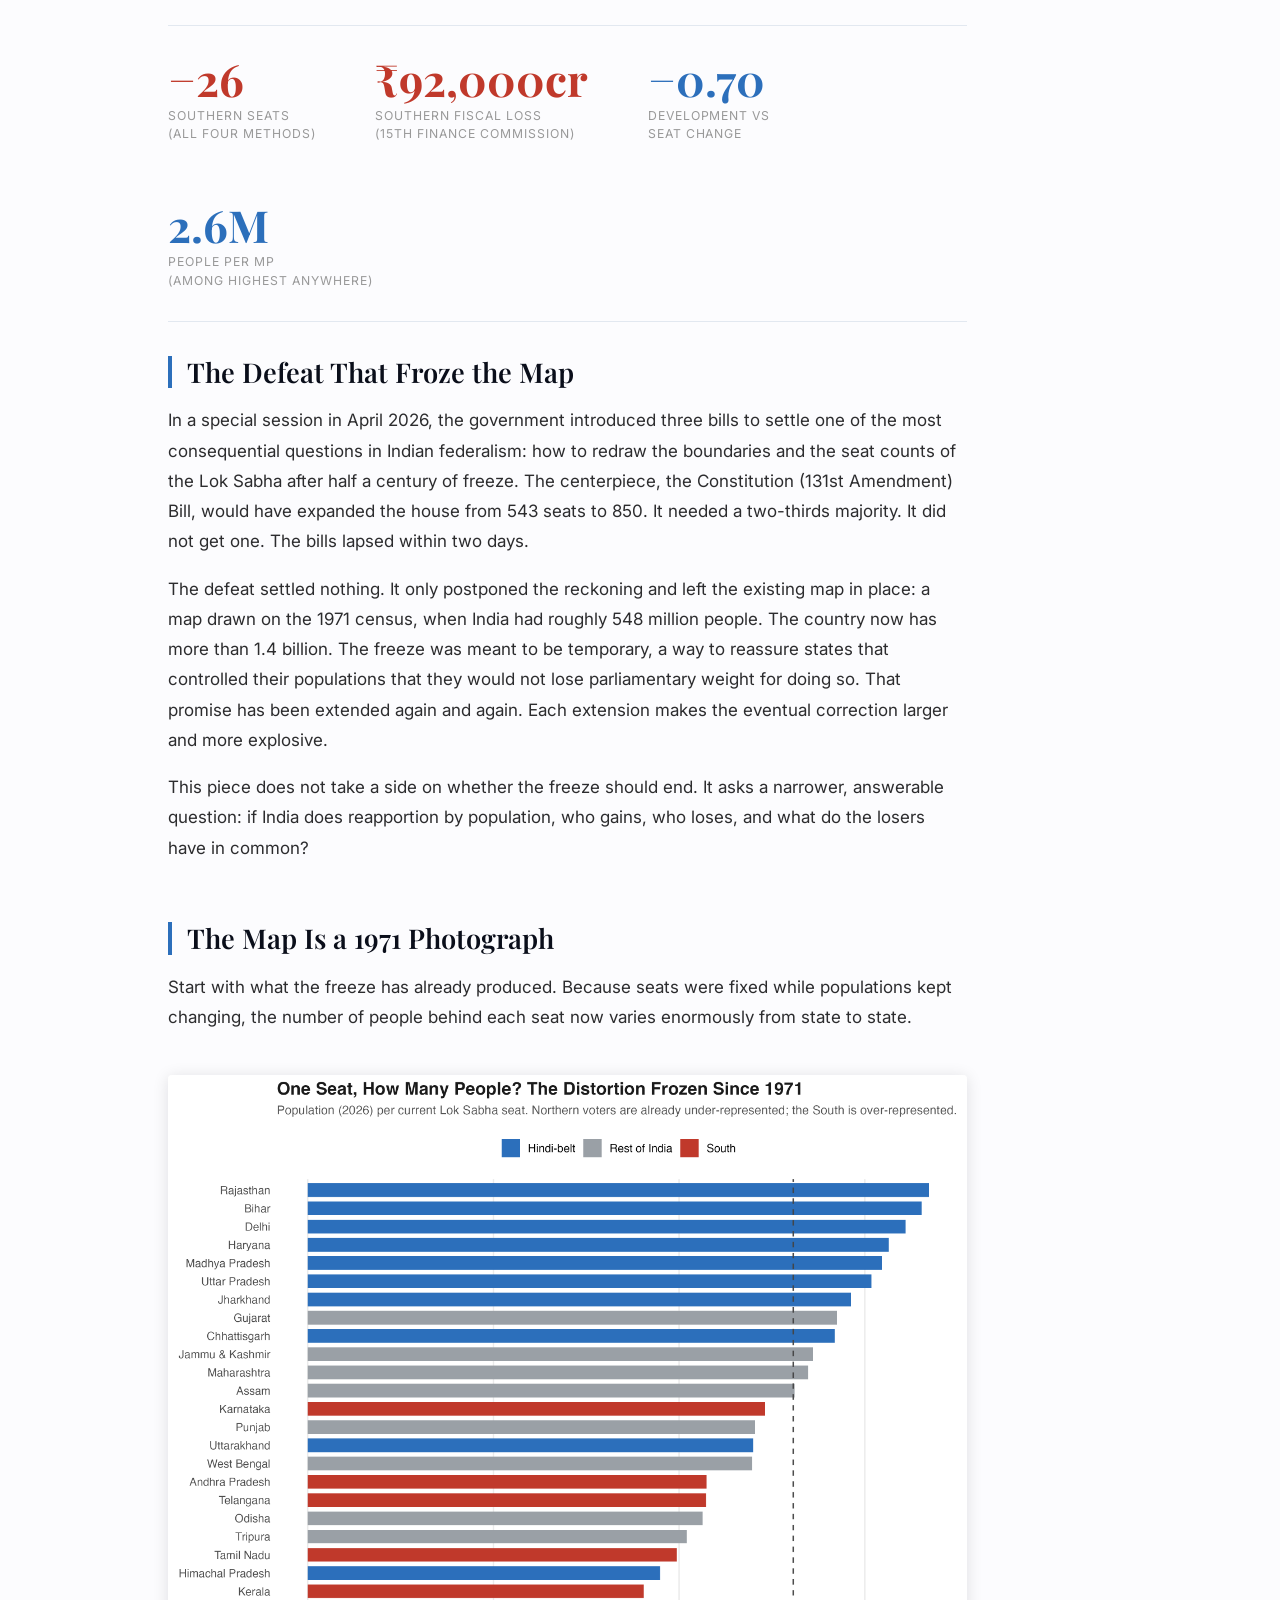
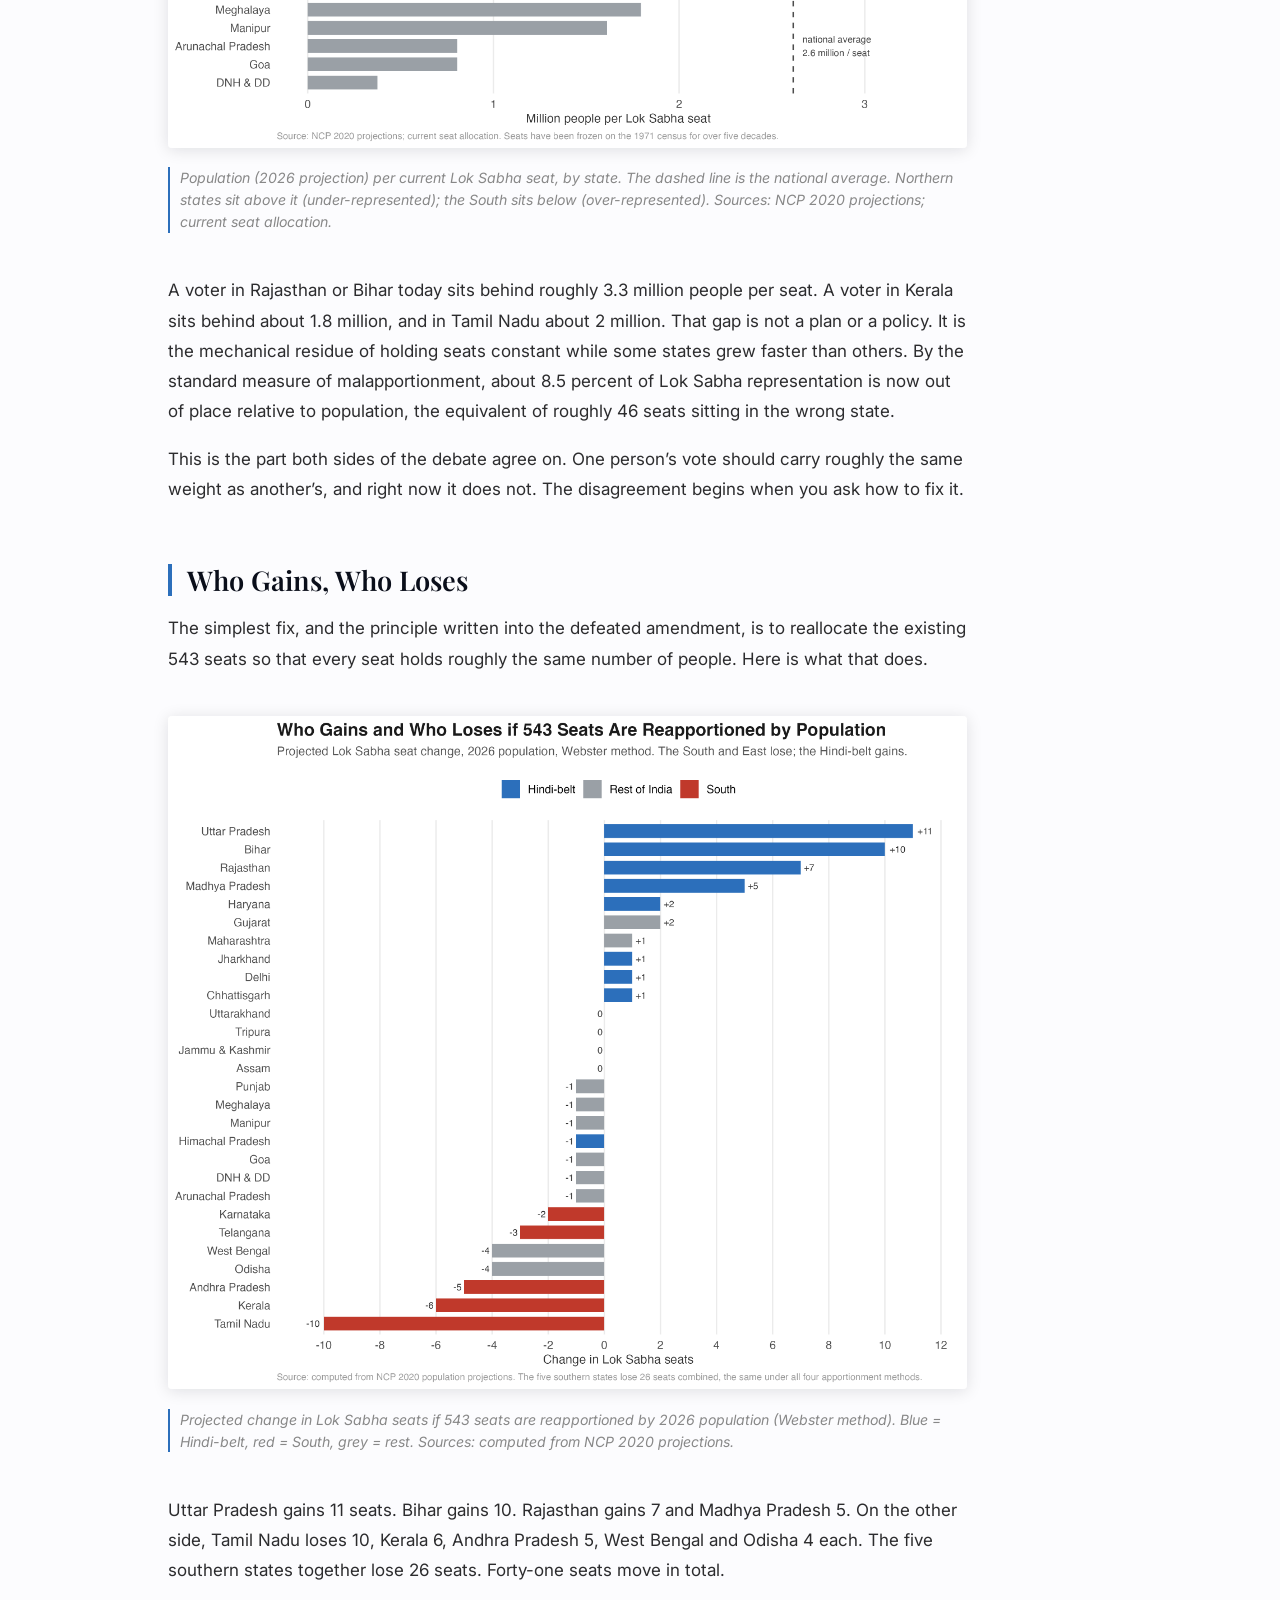
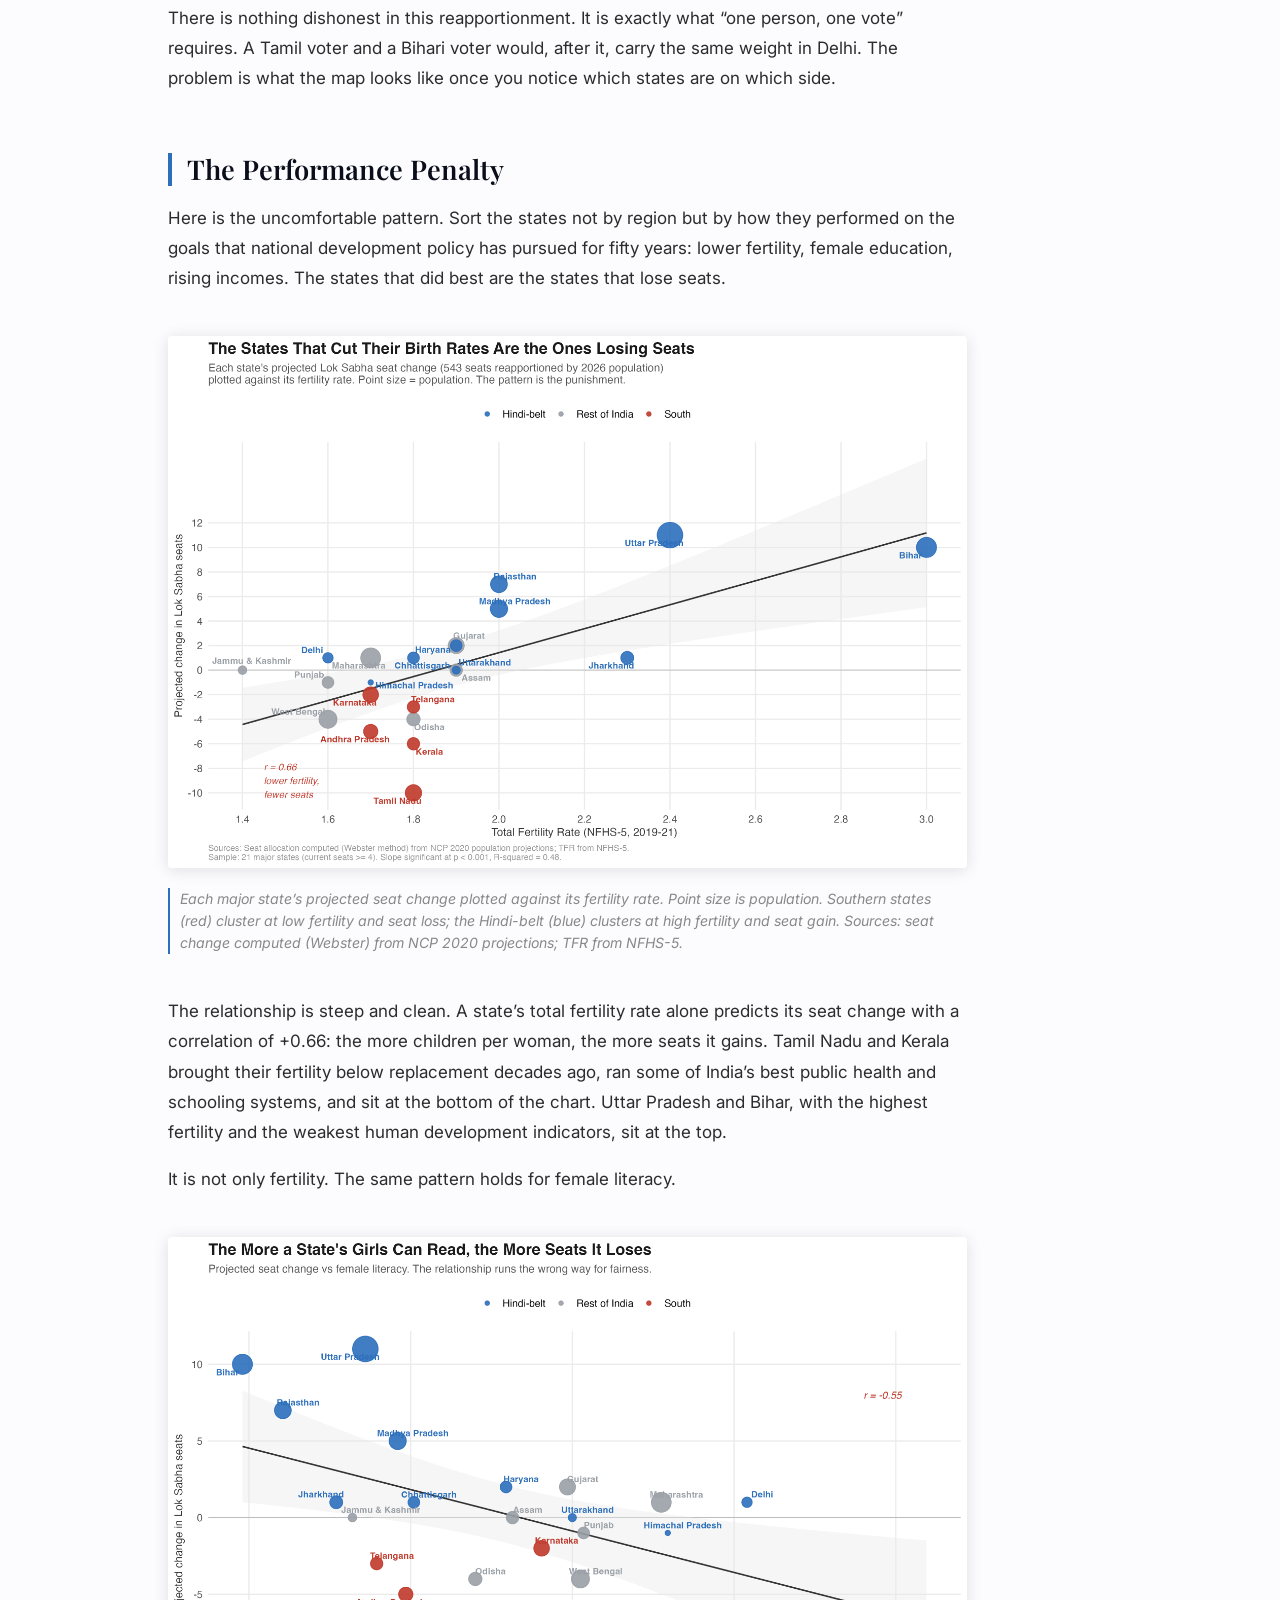
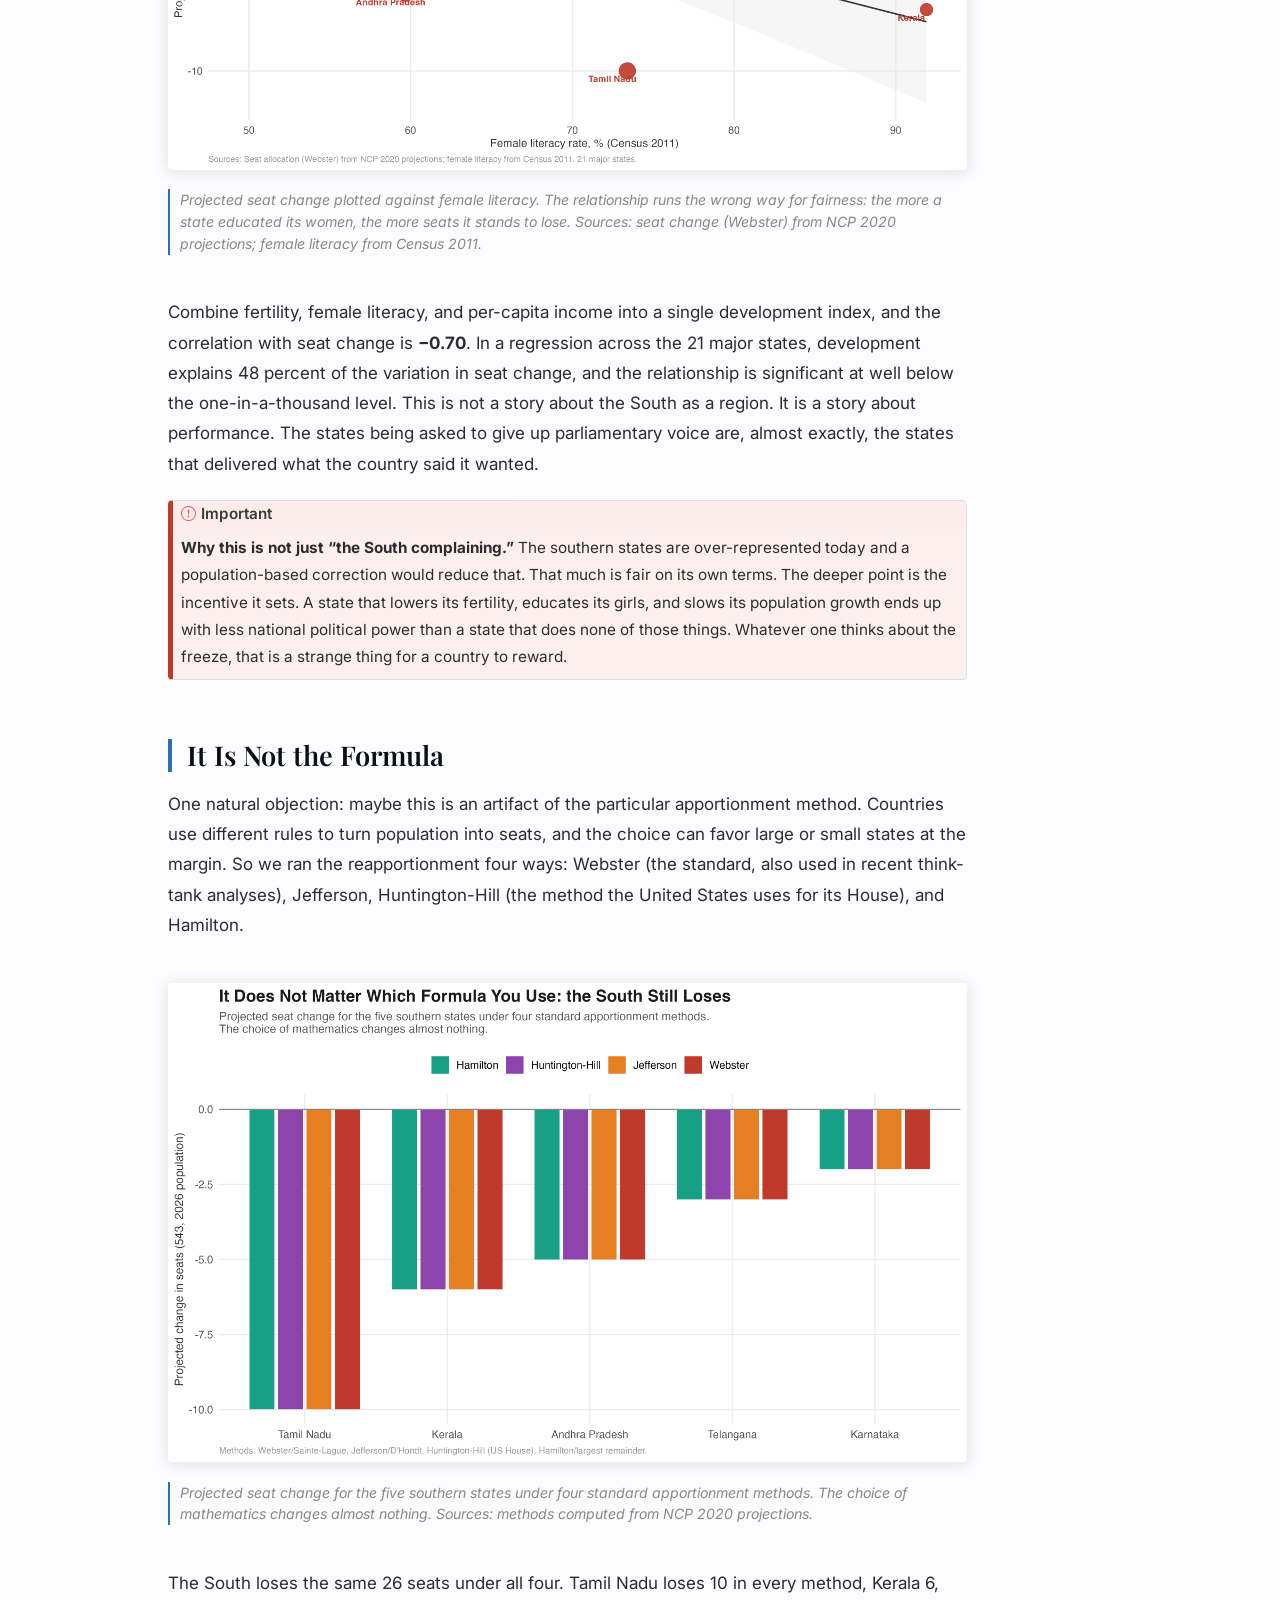
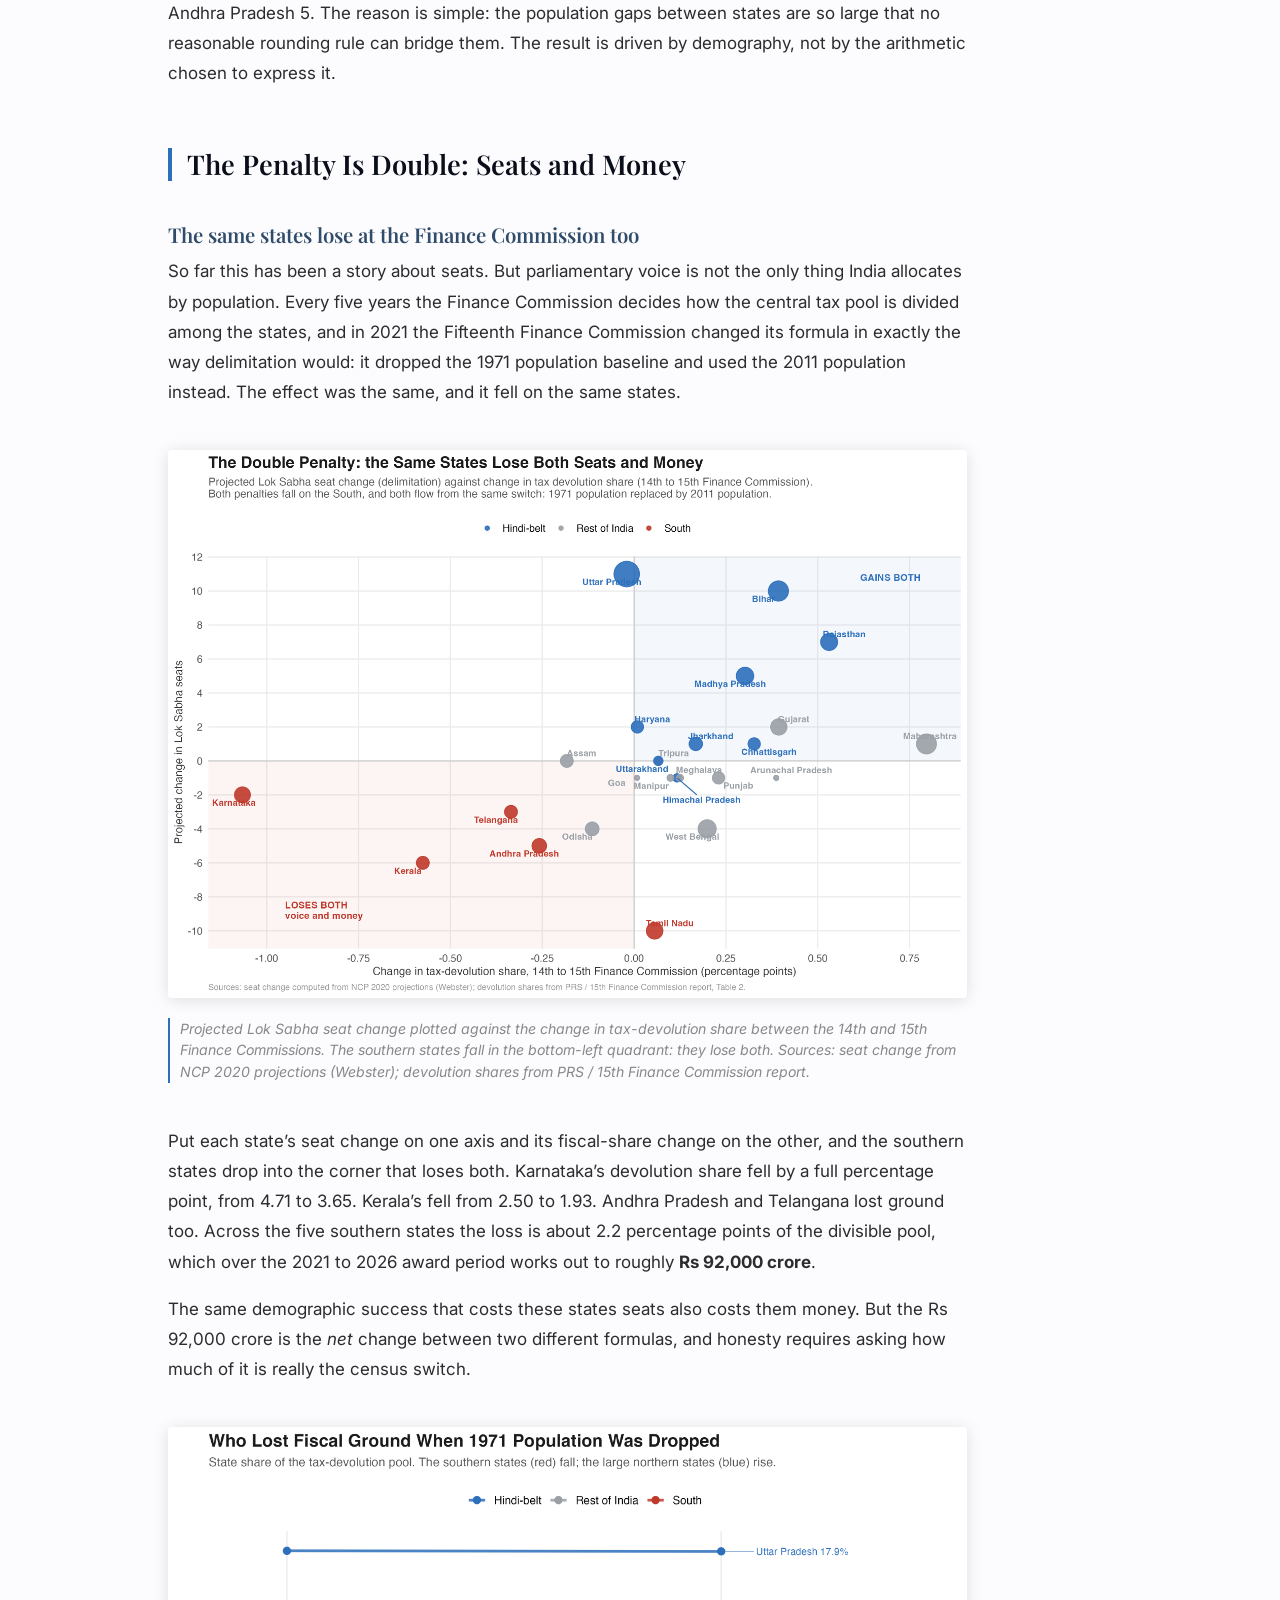
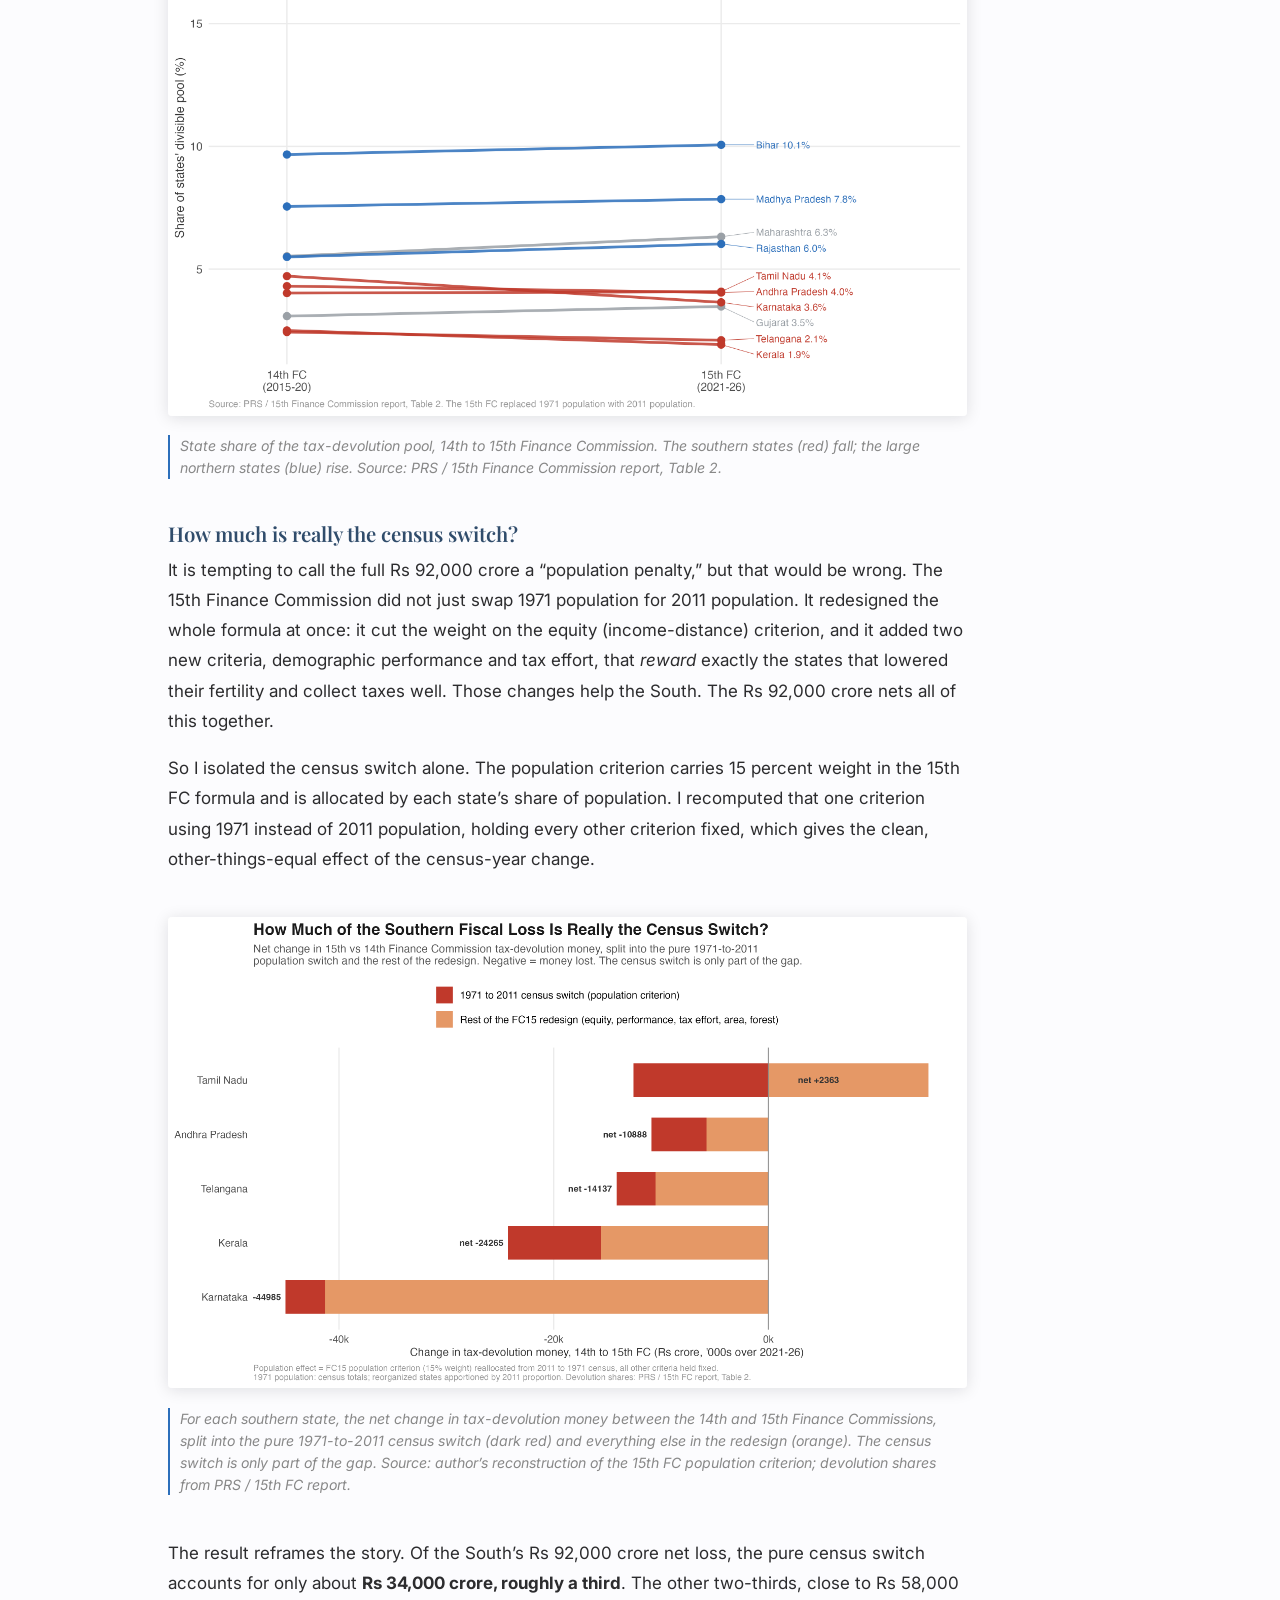
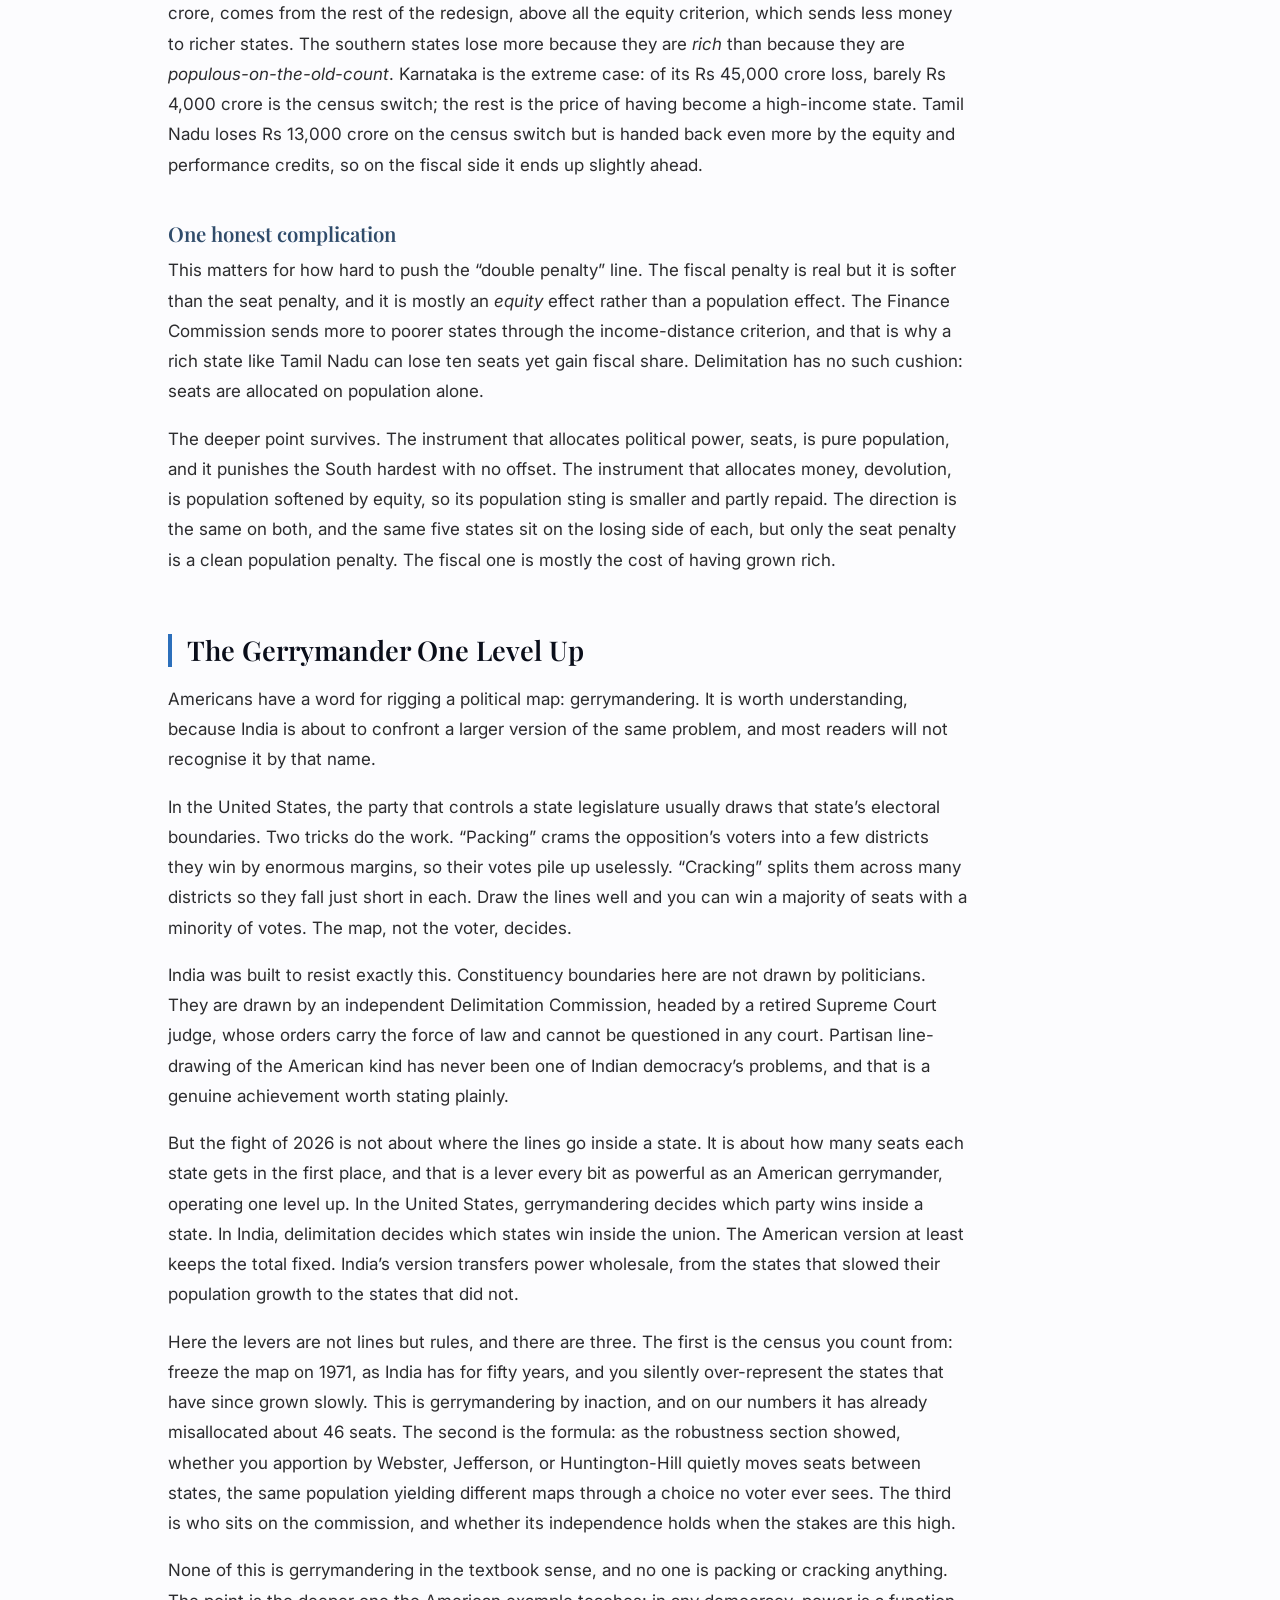
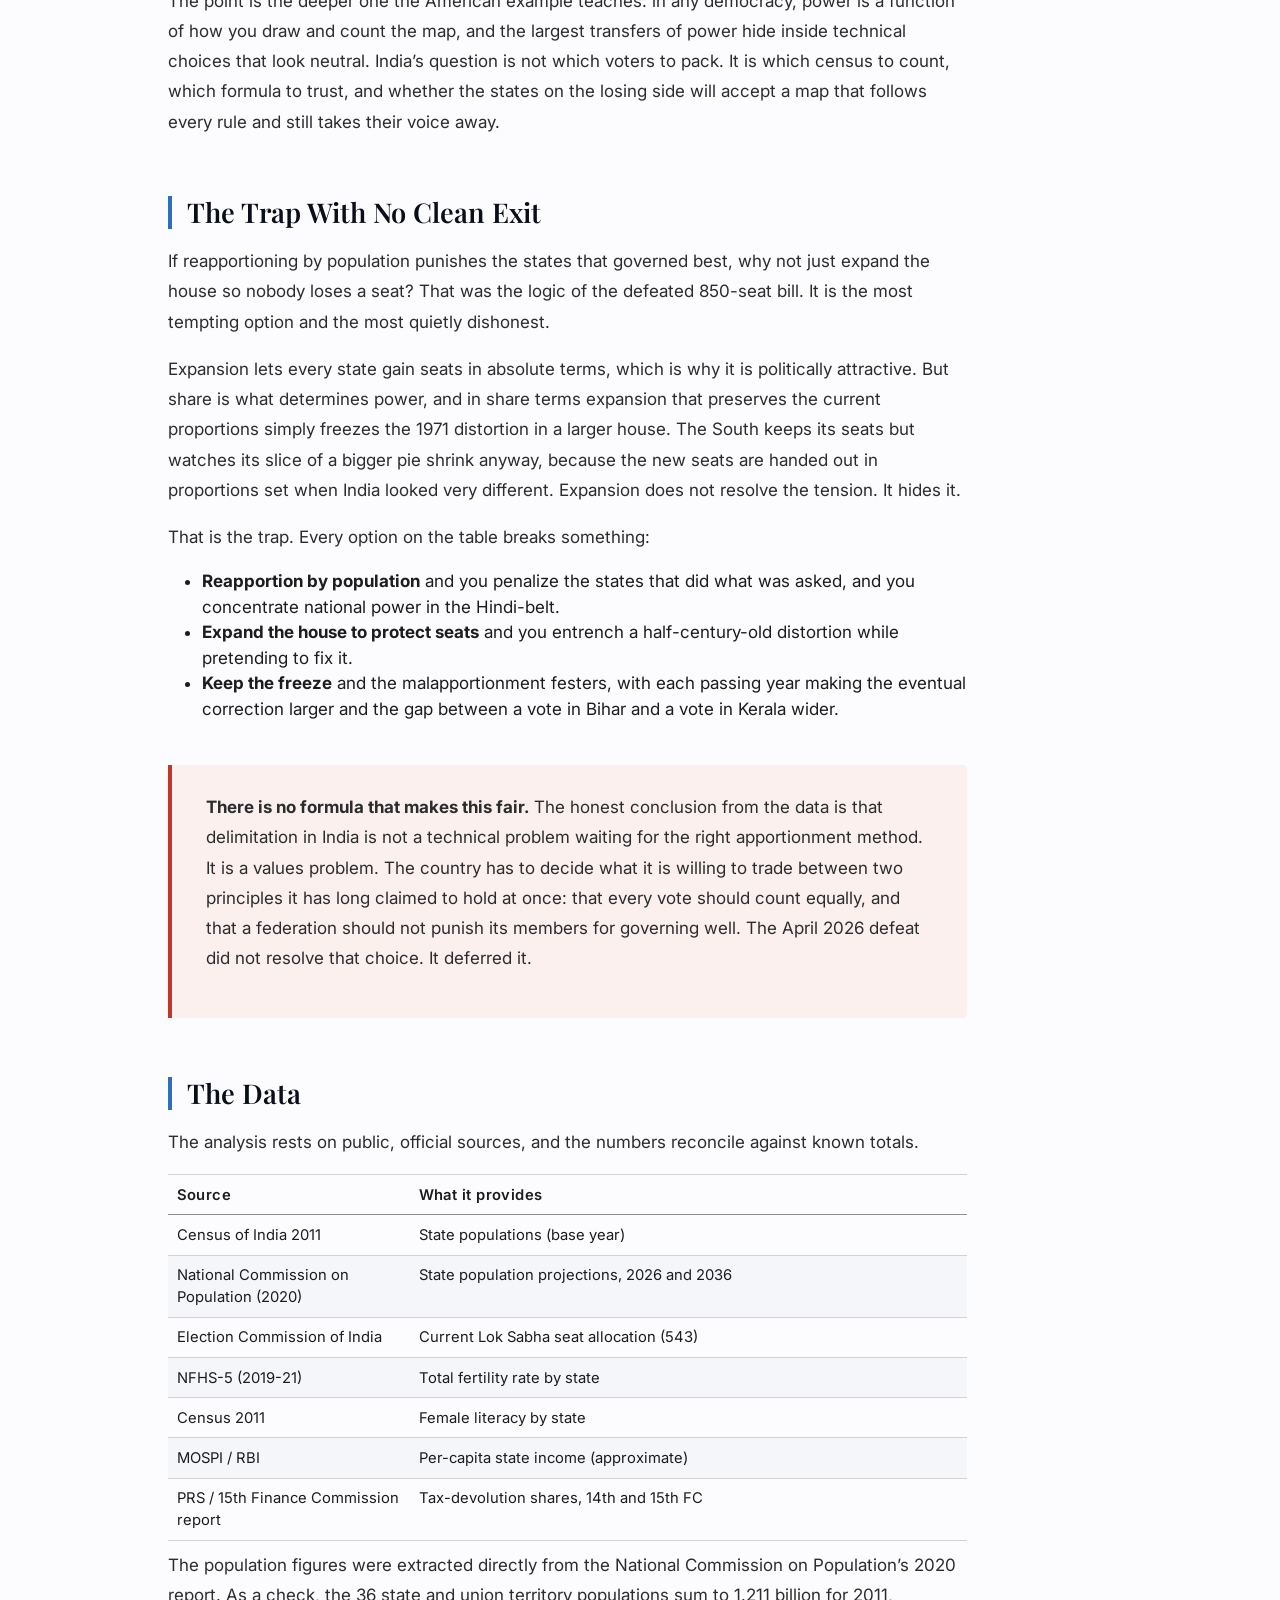
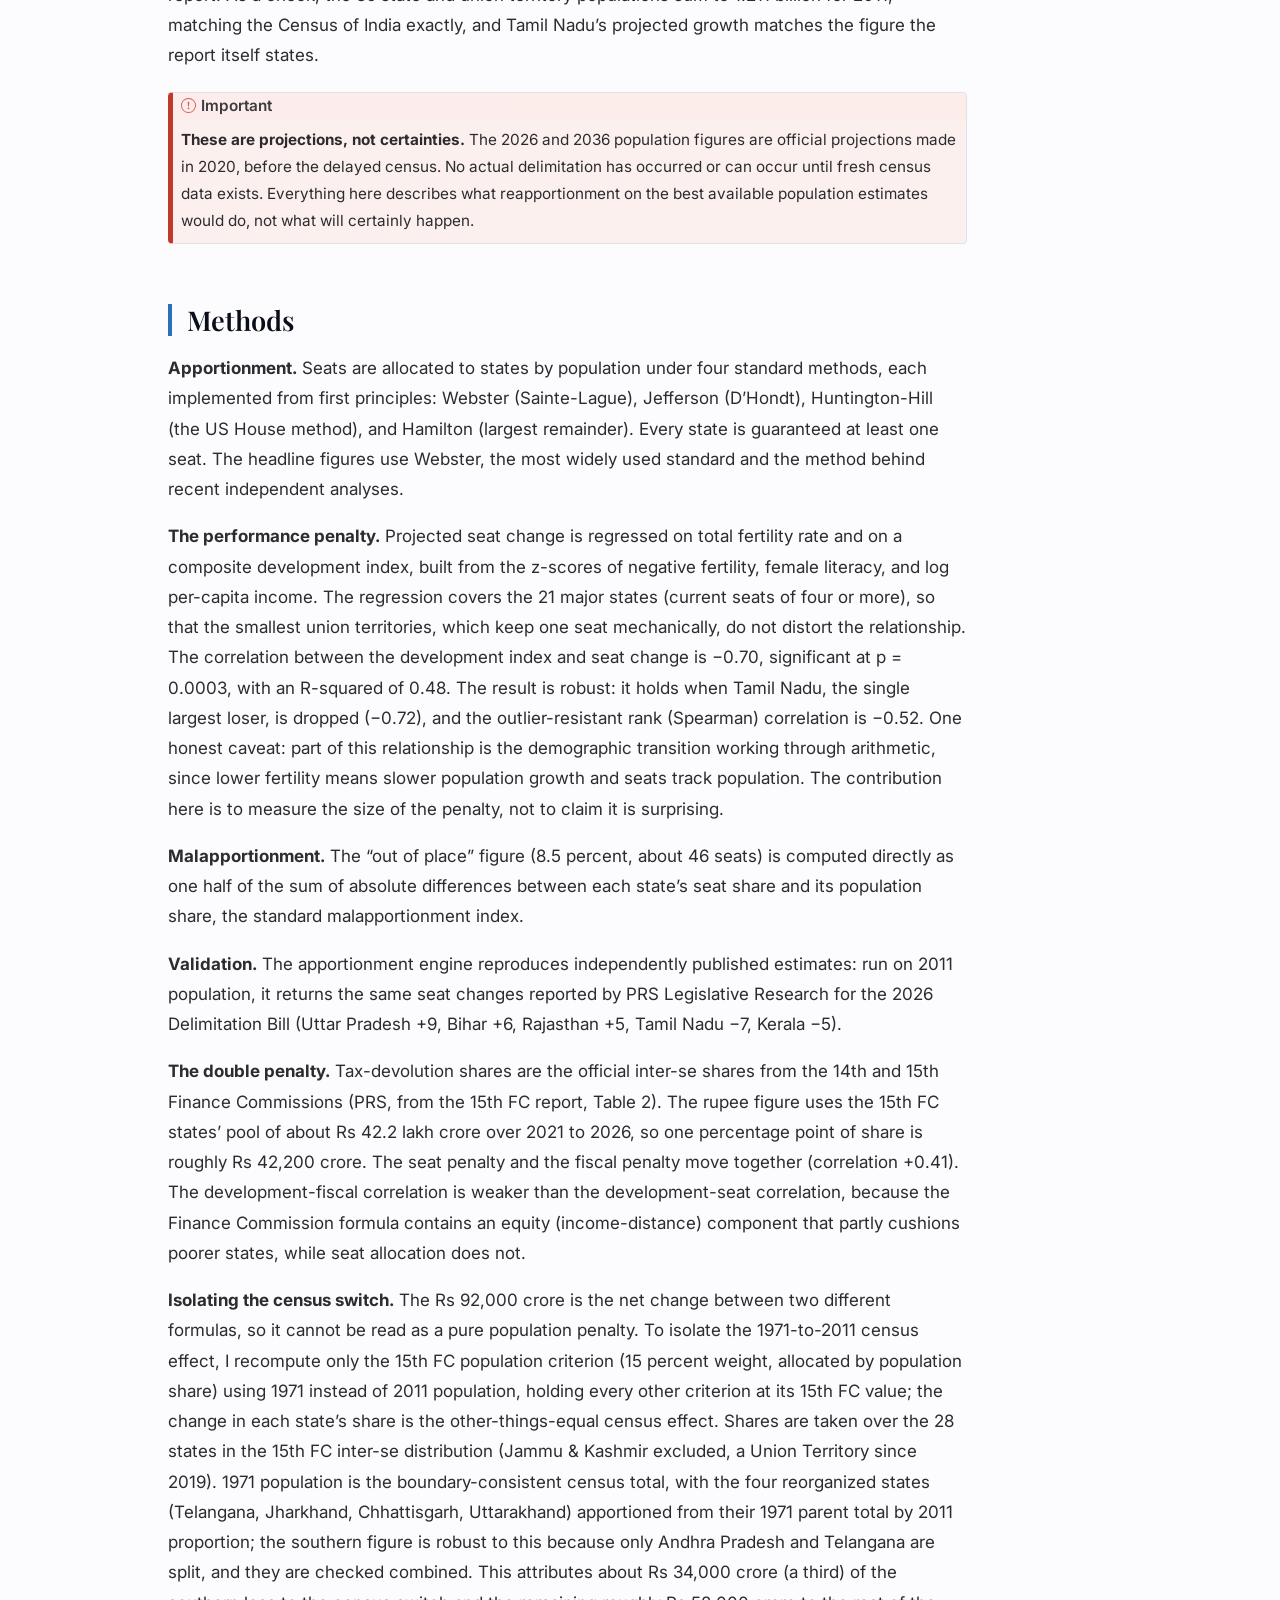
==== commit 0b1534b0: "Add 'Gerrymander One Level Up' section Connect the delimitation story to the US gerrymandering frame" ====
--- a/docs/index.html
+++ b/docs/index.html
@@ -117,6 +117,10 @@
 <span class="menu-text">Double Penalty</span></a>
   </li>  
   <li class="nav-item">
+    <a class="nav-link" href="./index.html#gerrymander"> 
+<span class="menu-text">Gerrymander</span></a>
+  </li>  
+  <li class="nav-item">
     <a class="nav-link" href="./index.html#federalism"> 
 <span class="menu-text">Federalism</span></a>
   </li>  
@@ -156,6 +160,7 @@
   <li><a href="#penalty" id="toc-penalty" class="nav-link" data-scroll-target="#penalty">The Performance Penalty</a></li>
   <li><a href="#robustness" id="toc-robustness" class="nav-link" data-scroll-target="#robustness">It Is Not the Formula</a></li>
   <li><a href="#double" id="toc-double" class="nav-link" data-scroll-target="#double">The Penalty Is Double: Seats and Money</a></li>
+  <li><a href="#gerrymander" id="toc-gerrymander" class="nav-link" data-scroll-target="#gerrymander">The Gerrymander One Level Up</a></li>
   <li><a href="#federalism" id="toc-federalism" class="nav-link" data-scroll-target="#federalism">The Trap With No Clean Exit</a></li>
   <li><a href="#data" id="toc-data" class="nav-link" data-scroll-target="#data">The Data</a></li>
   <li><a href="#methods" id="toc-methods" class="nav-link" data-scroll-target="#methods">Methods</a></li>
@@ -326,6 +331,15 @@
 <p>This matters for how hard to push the “double penalty” line. The fiscal penalty is real but it is softer than the seat penalty, and it is mostly an <em>equity</em> effect rather than a population effect. The Finance Commission sends more to poorer states through the income-distance criterion, and that is why a rich state like Tamil Nadu can lose ten seats yet gain fiscal share. Delimitation has no such cushion: seats are allocated on population alone.</p>
 <p>The deeper point survives. The instrument that allocates political power, seats, is pure population, and it punishes the South hardest with no offset. The instrument that allocates money, devolution, is population softened by equity, so its population sting is smaller and partly repaid. The direction is the same on both, and the same five states sit on the losing side of each, but only the seat penalty is a clean population penalty. The fiscal one is mostly the cost of having grown rich.</p>
 </section>
+</section>
+<section id="gerrymander" class="level2">
+<h2 class="anchored" data-anchor-id="gerrymander">The Gerrymander One Level Up</h2>
+<p>Americans have a word for rigging a political map: gerrymandering. It is worth understanding, because India is about to confront a larger version of the same problem, and most readers will not recognise it by that name.</p>
+<p>In the United States, the party that controls a state legislature usually draws that state’s electoral boundaries. Two tricks do the work. “Packing” crams the opposition’s voters into a few districts they win by enormous margins, so their votes pile up uselessly. “Cracking” splits them across many districts so they fall just short in each. Draw the lines well and you can win a majority of seats with a minority of votes. The map, not the voter, decides.</p>
+<p>India was built to resist exactly this. Constituency boundaries here are not drawn by politicians. They are drawn by an independent Delimitation Commission, headed by a retired Supreme Court judge, whose orders carry the force of law and cannot be questioned in any court. Partisan line-drawing of the American kind has never been one of Indian democracy’s problems, and that is a genuine achievement worth stating plainly.</p>
+<p>But the fight of 2026 is not about where the lines go inside a state. It is about how many seats each state gets in the first place, and that is a lever every bit as powerful as an American gerrymander, operating one level up. In the United States, gerrymandering decides which party wins inside a state. In India, delimitation decides which states win inside the union. The American version at least keeps the total fixed. India’s version transfers power wholesale, from the states that slowed their population growth to the states that did not.</p>
+<p>Here the levers are not lines but rules, and there are three. The first is the census you count from: freeze the map on 1971, as India has for fifty years, and you silently over-represent the states that have since grown slowly. This is gerrymandering by inaction, and on our numbers it has already misallocated about 46 seats. The second is the formula: as the robustness section showed, whether you apportion by Webster, Jefferson, or Huntington-Hill quietly moves seats between states, the same population yielding different maps through a choice no voter ever sees. The third is who sits on the commission, and whether its independence holds when the stakes are this high.</p>
+<p>None of this is gerrymandering in the textbook sense, and no one is packing or cracking anything. The point is the deeper one the American example teaches: in any democracy, power is a function of how you draw and count the map, and the largest transfers of power hide inside technical choices that look neutral. India’s question is not which voters to pack. It is which census to count, which formula to trust, and whether the states on the losing side will accept a map that follows every rule and still takes their voice away.</p>
 </section>
 <section id="federalism" class="level2">
 <h2 class="anchored" data-anchor-id="federalism">The Trap With No Clean Exit</h2>
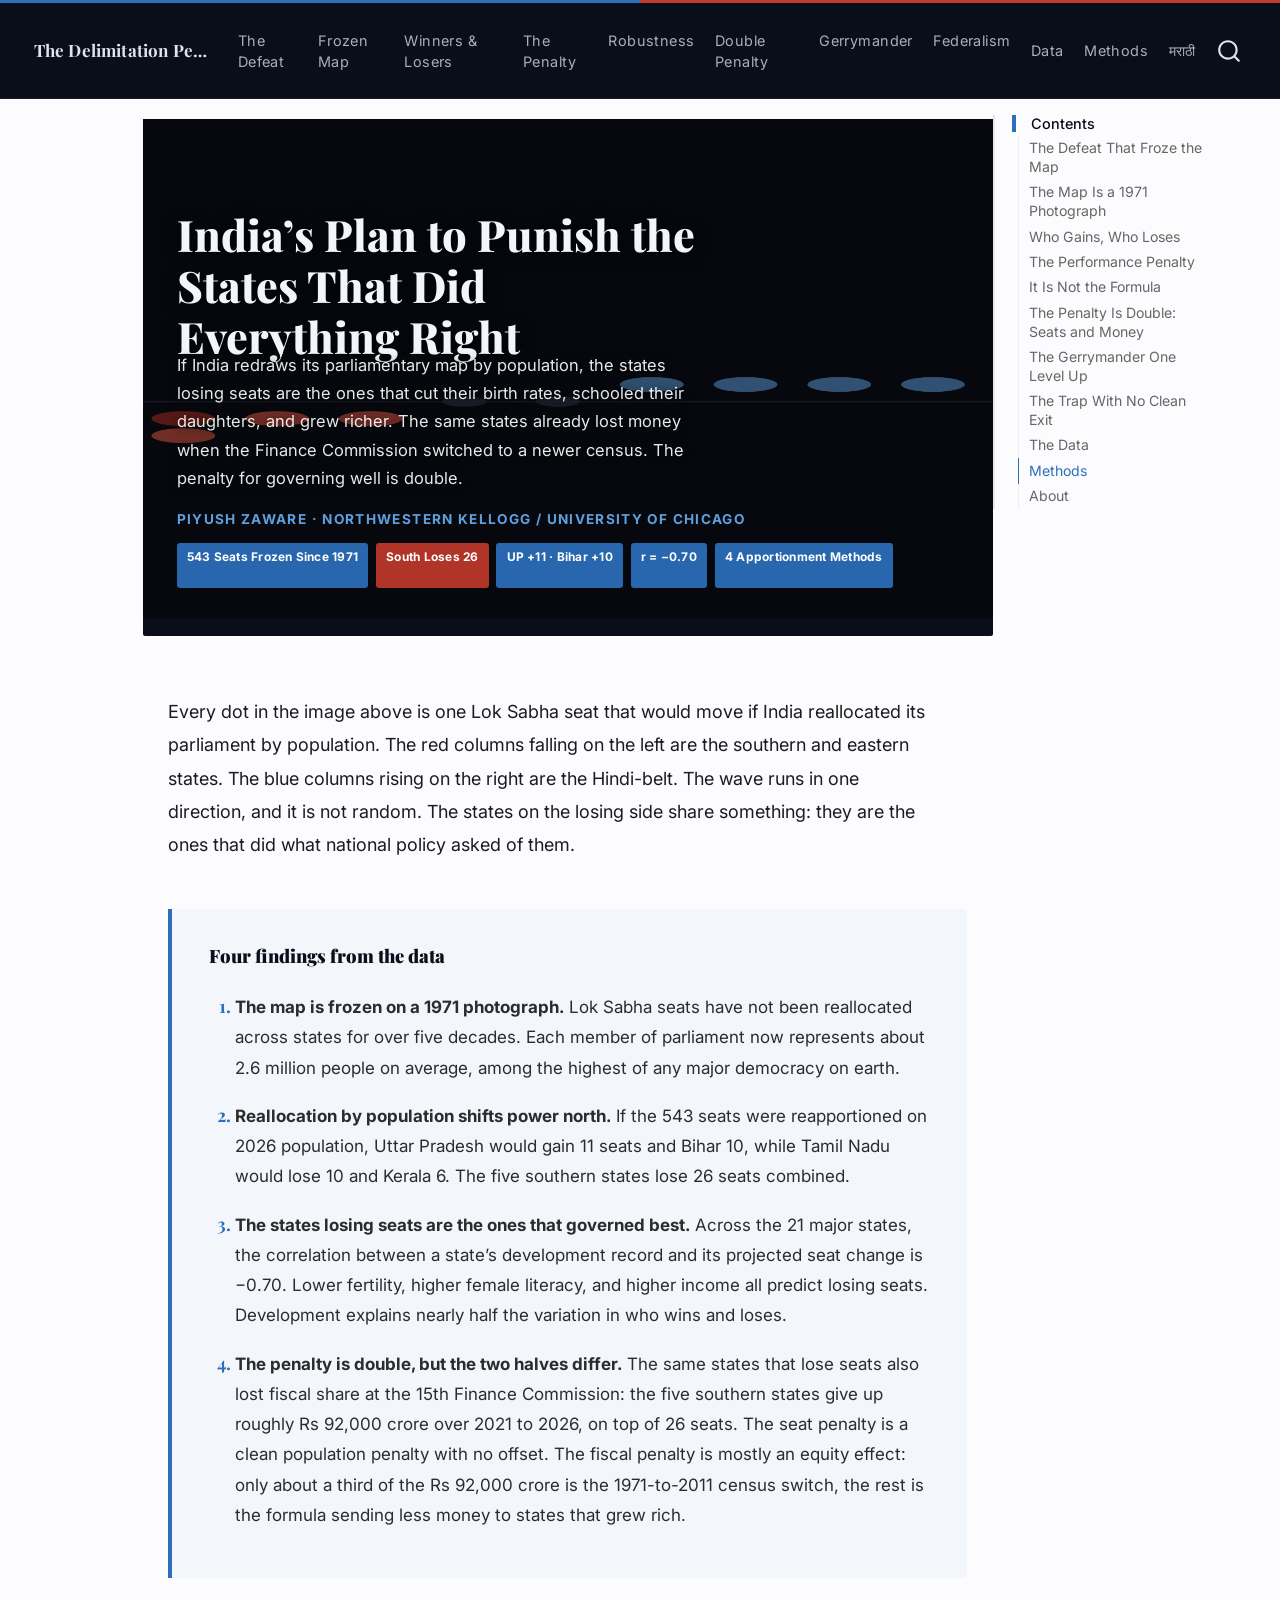
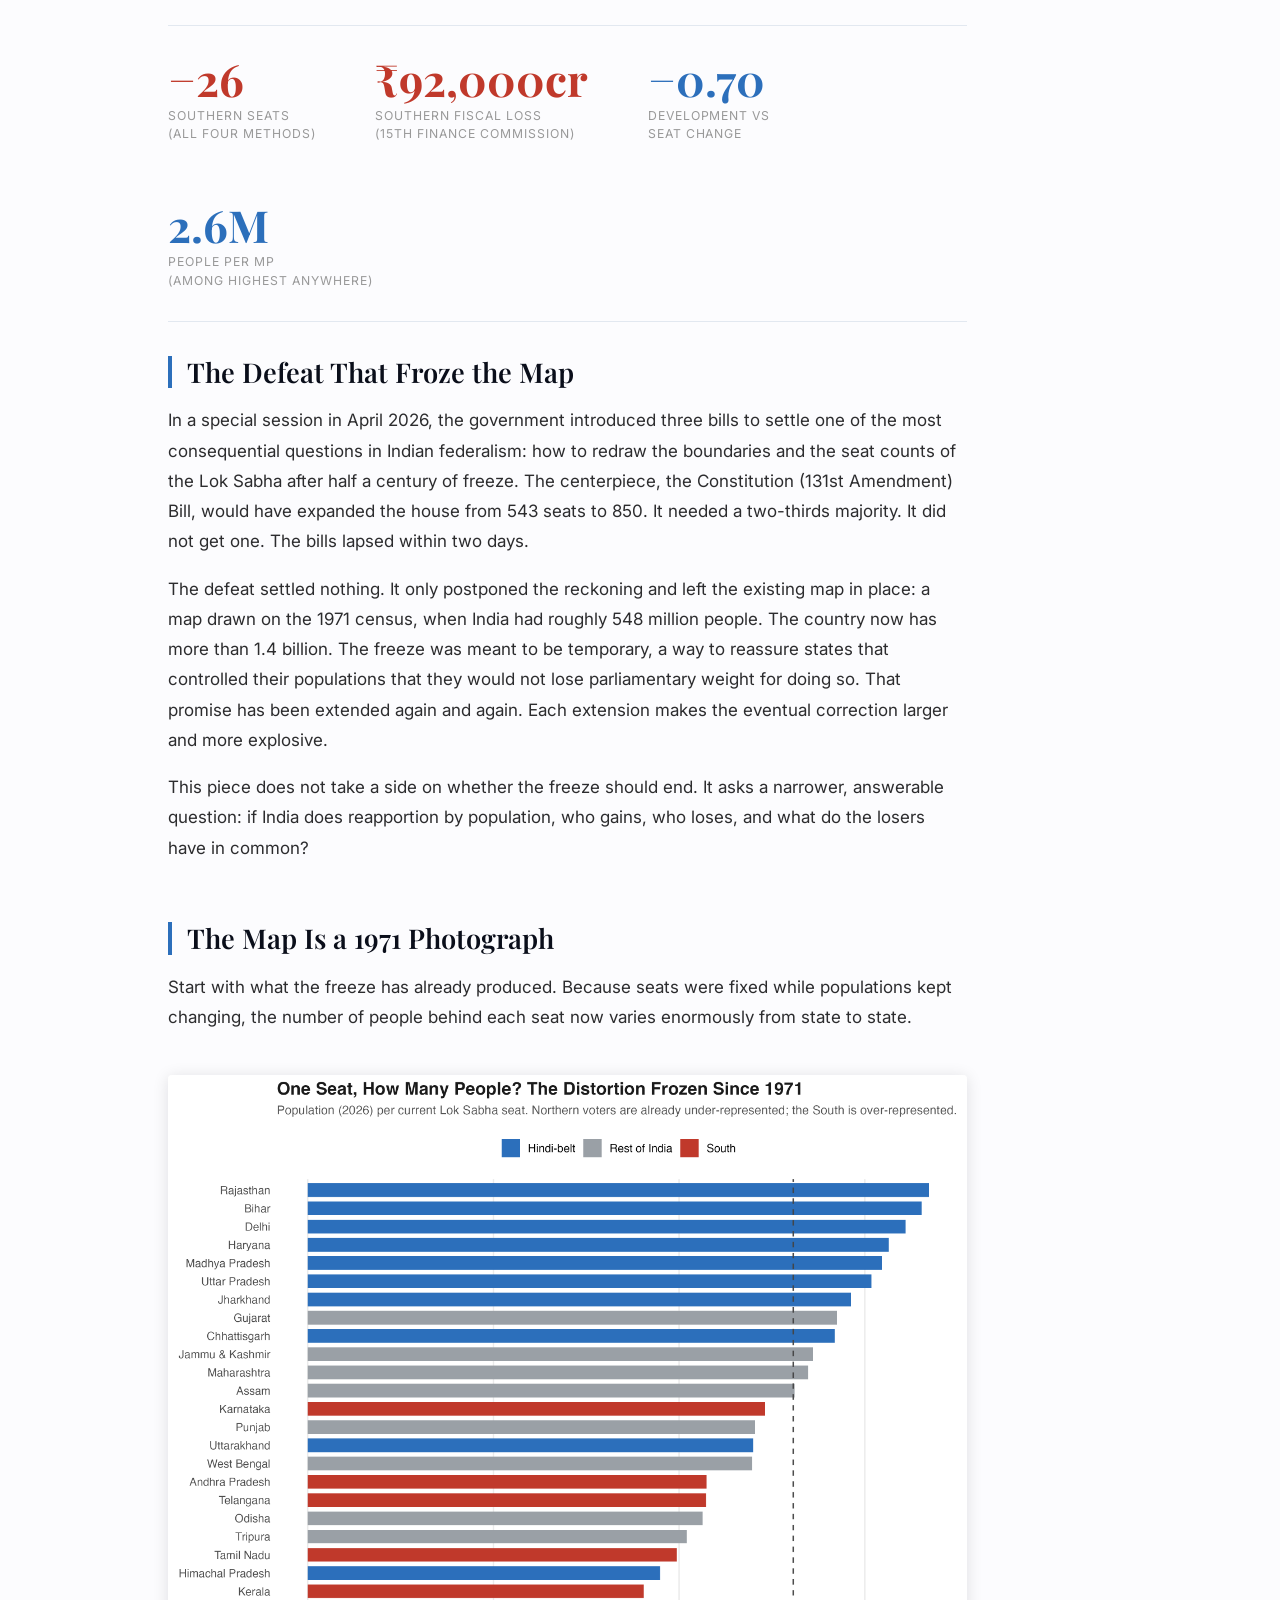
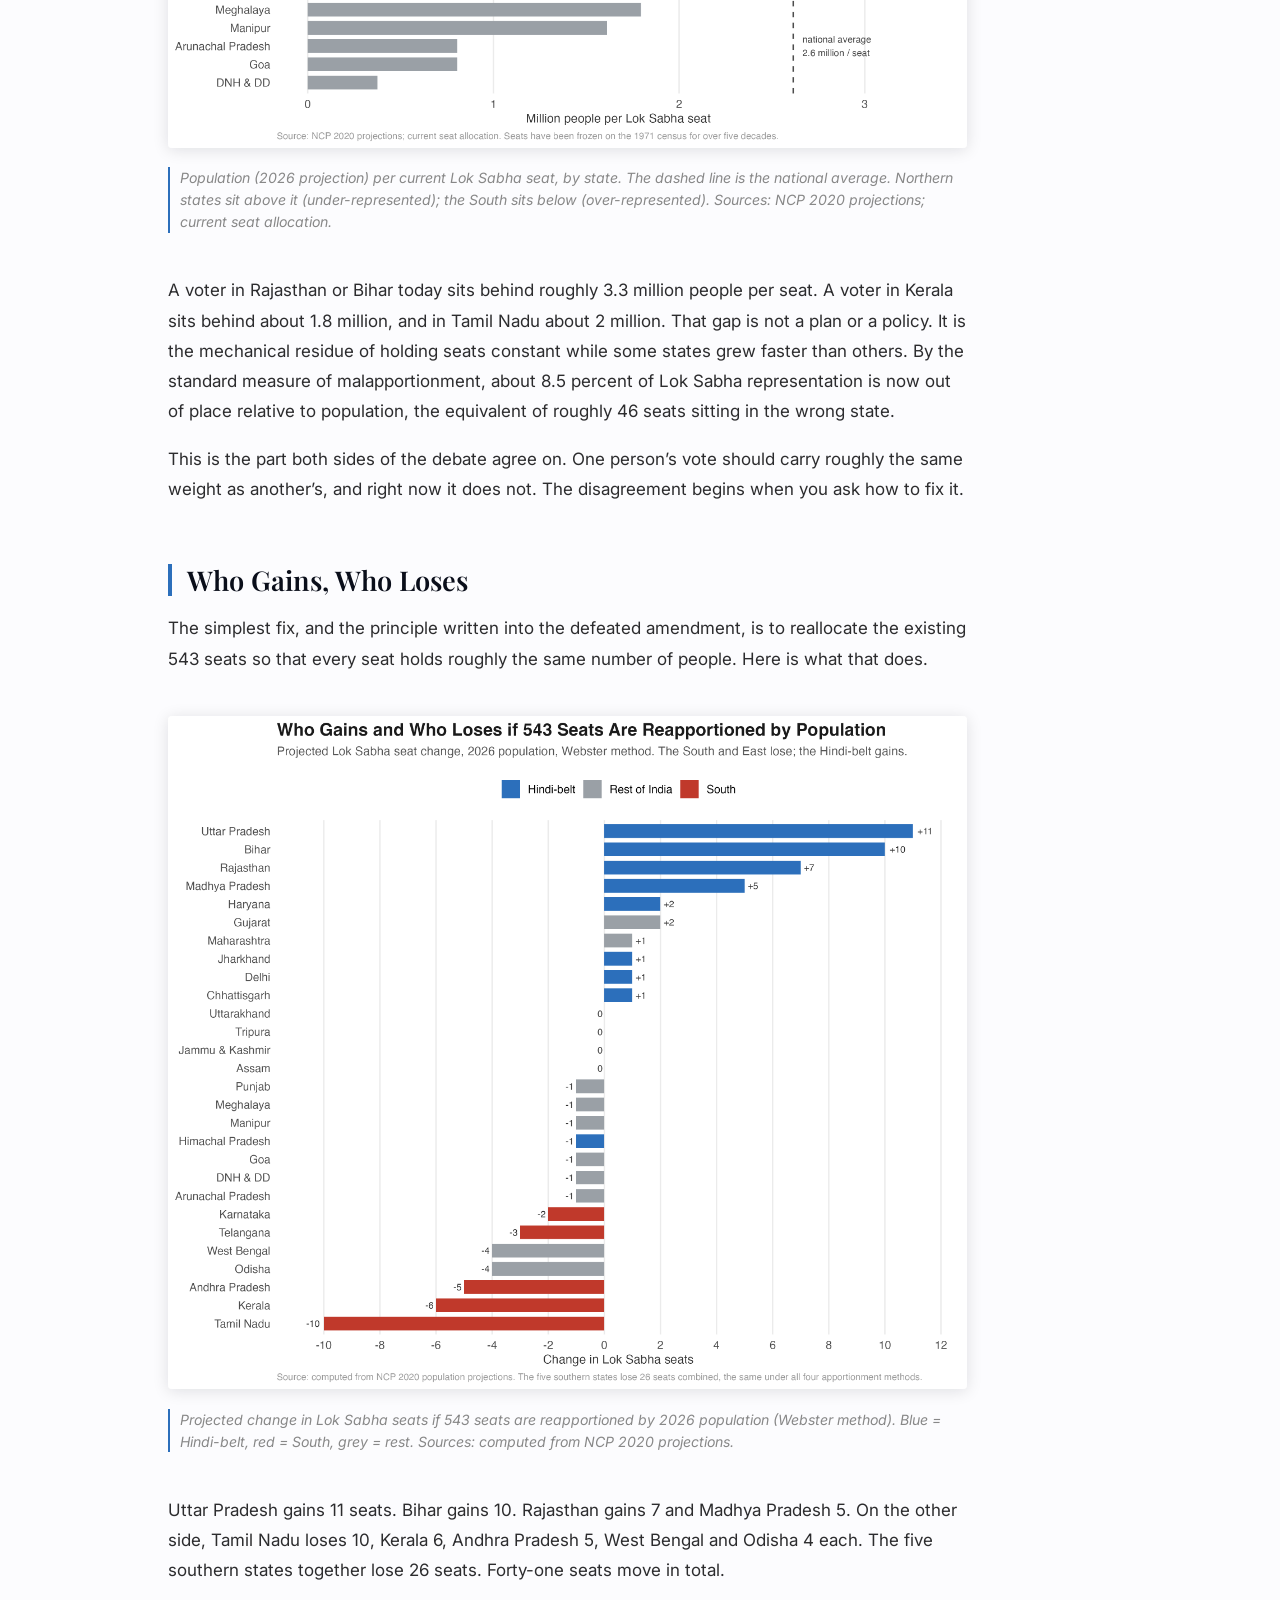
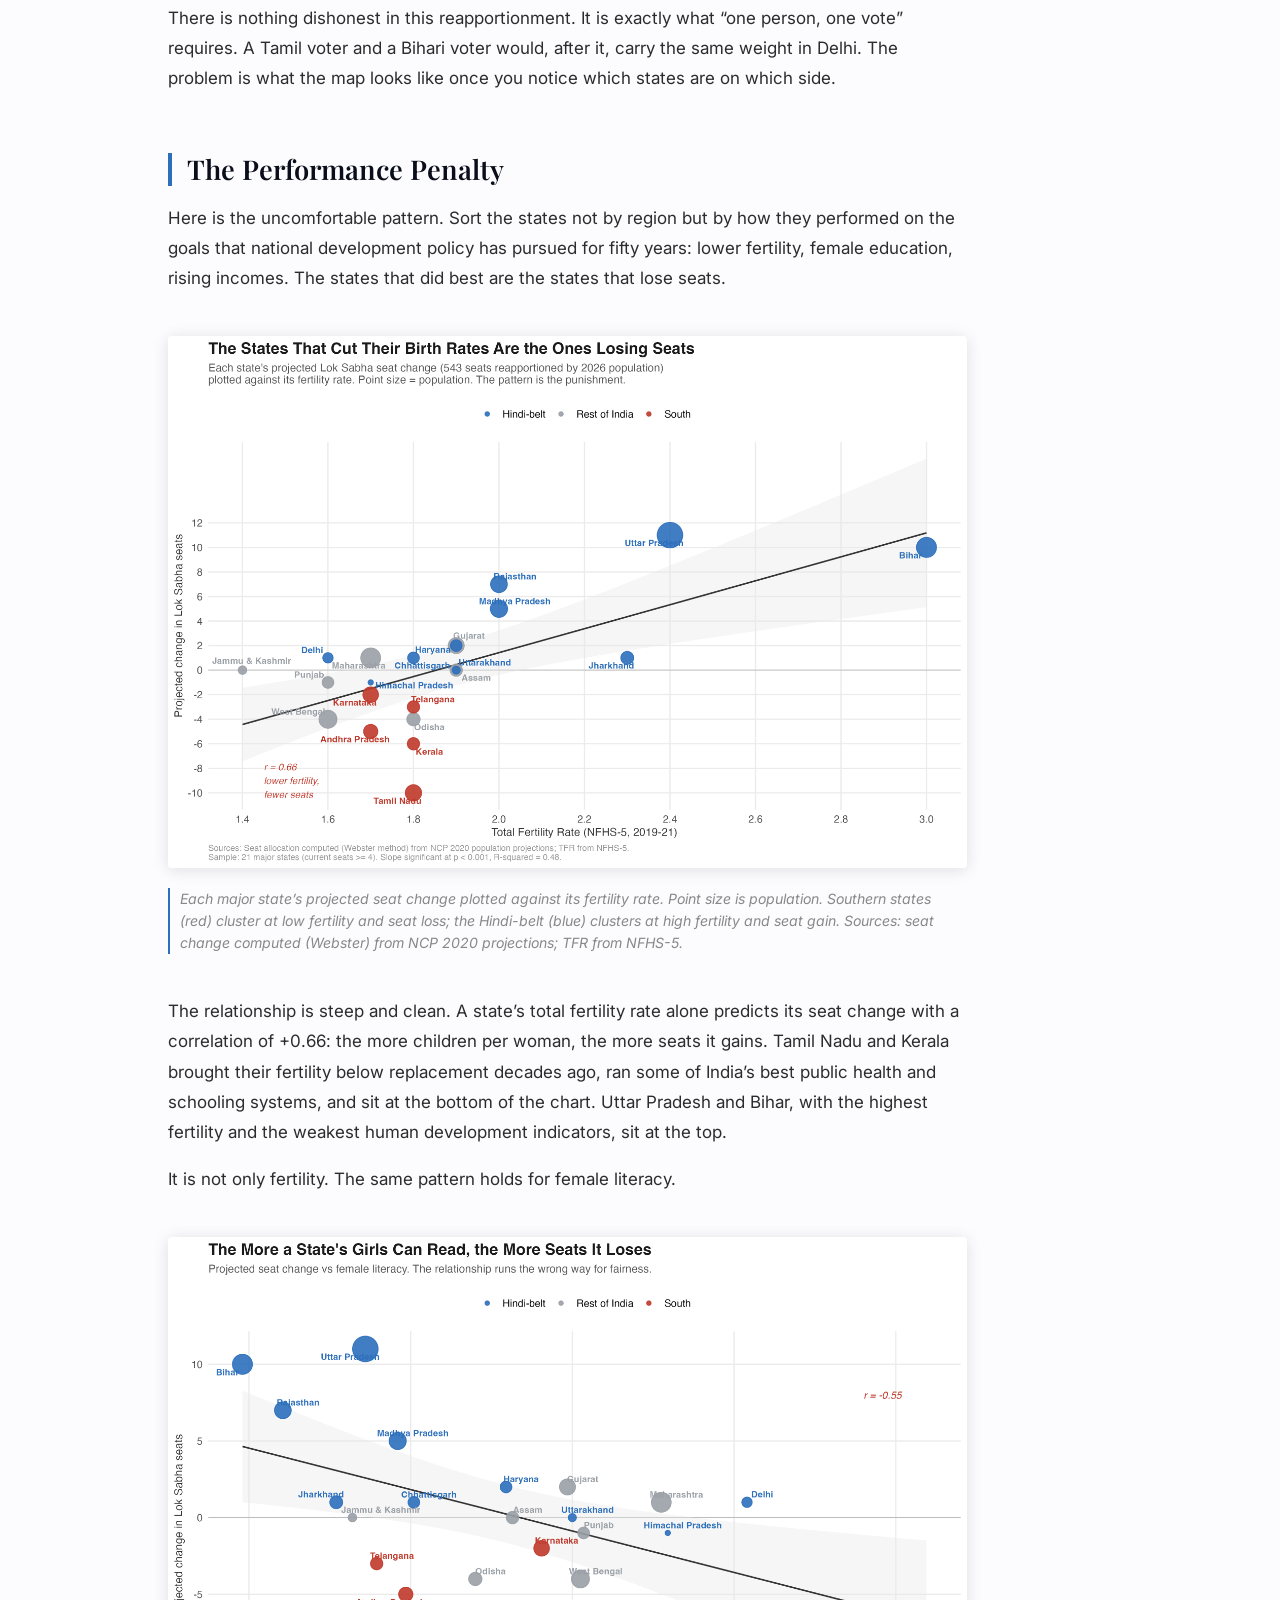
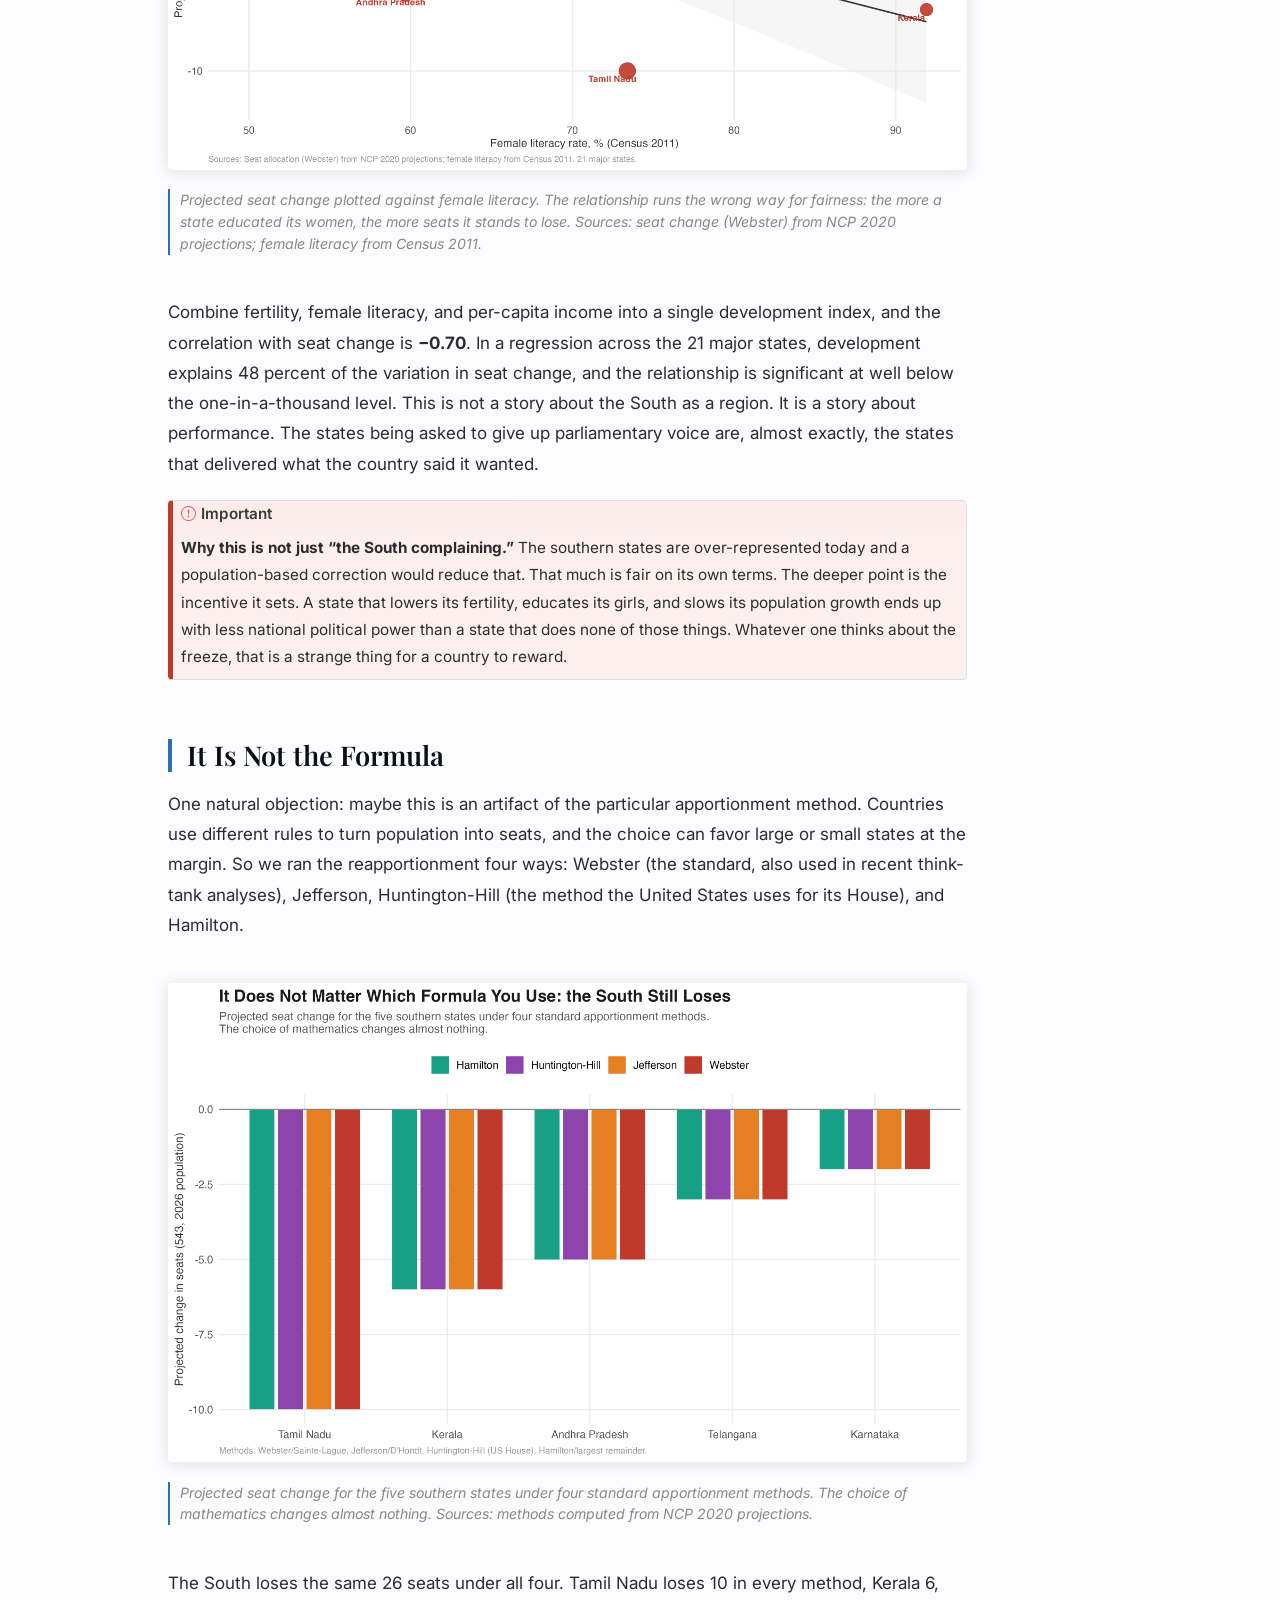
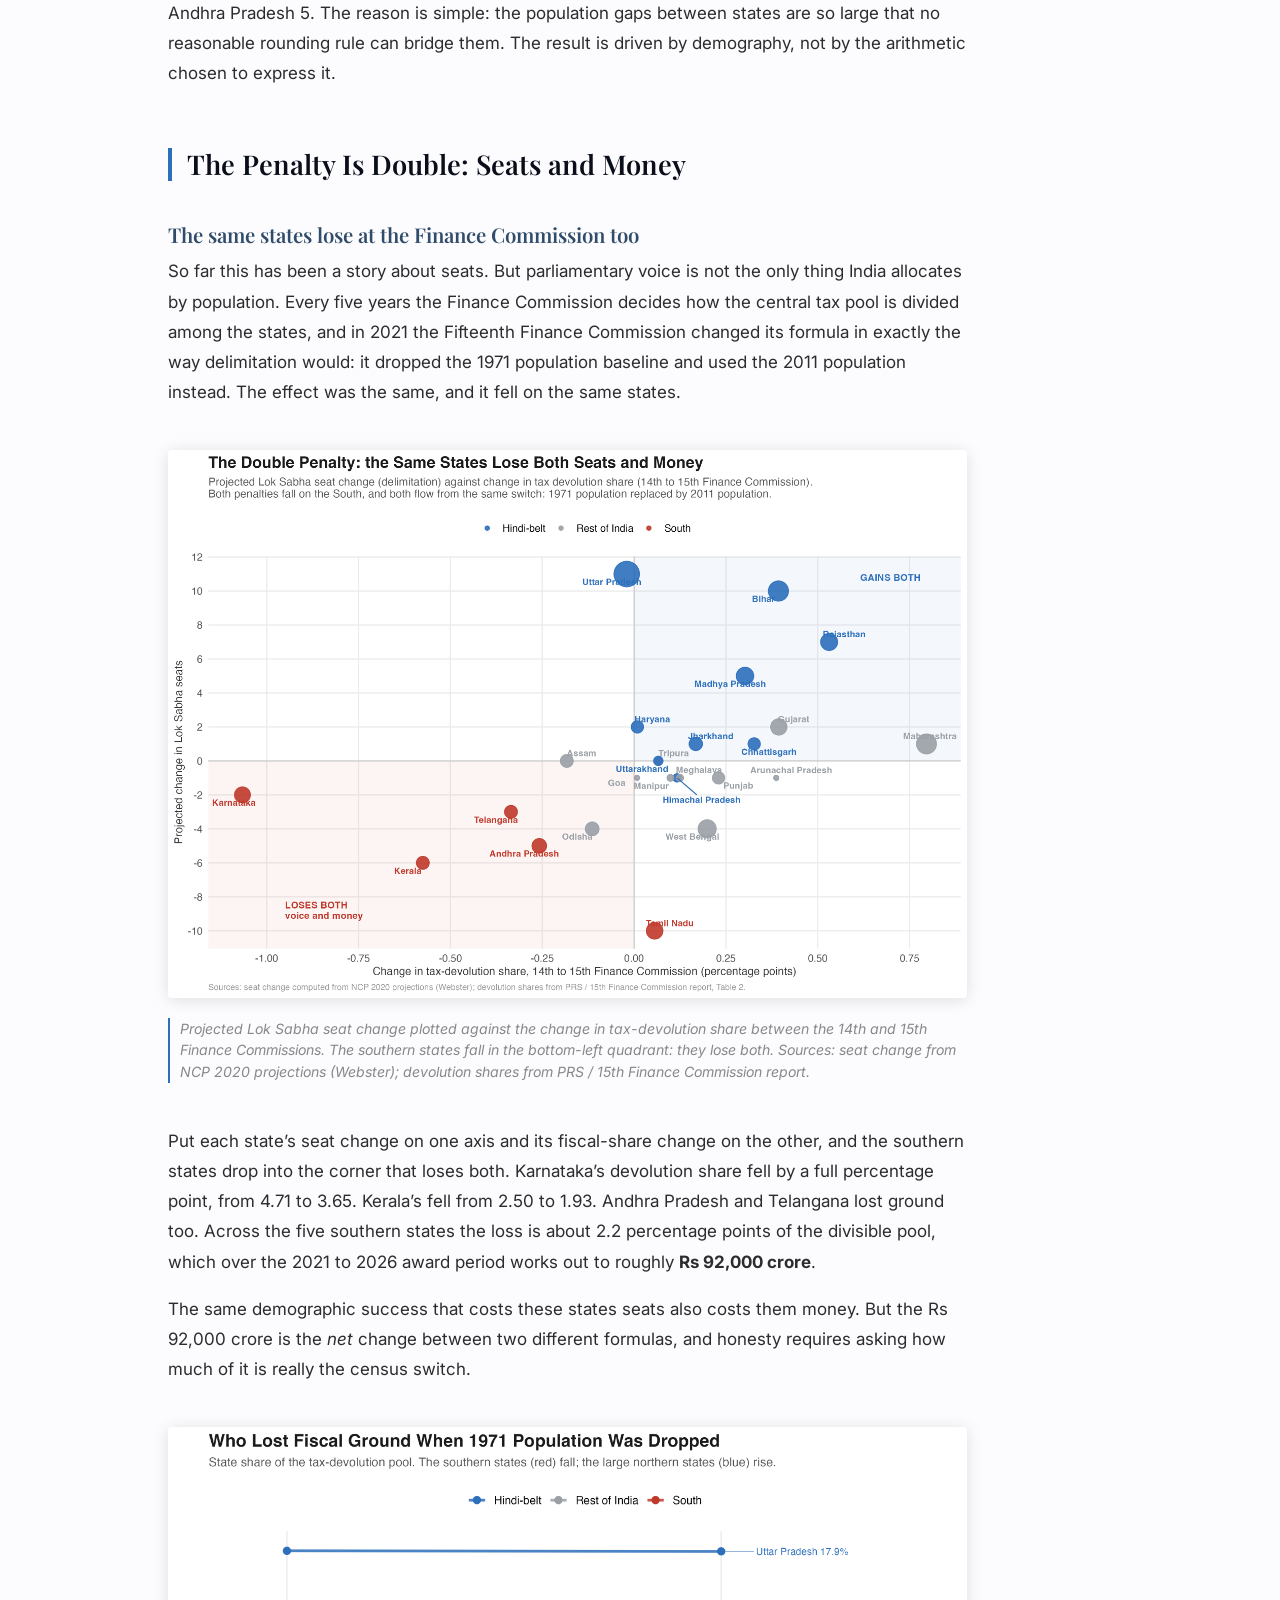
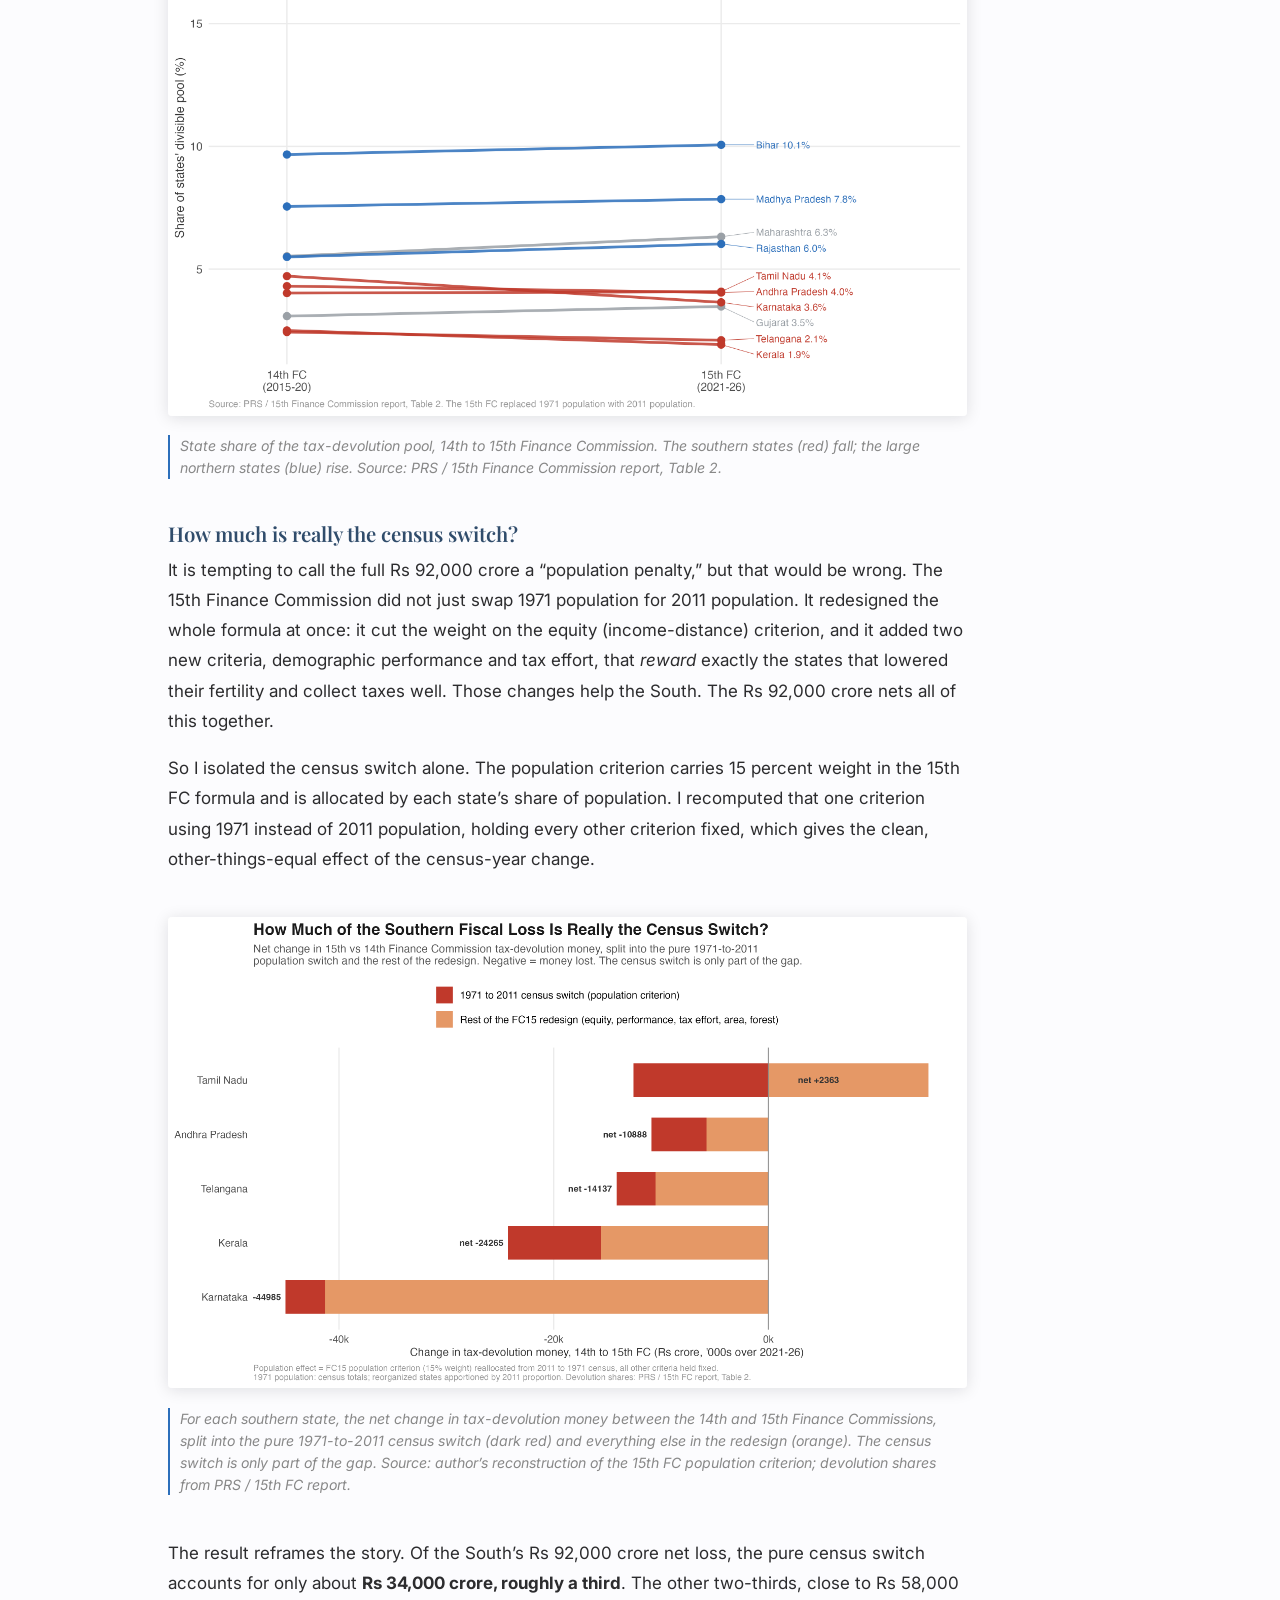
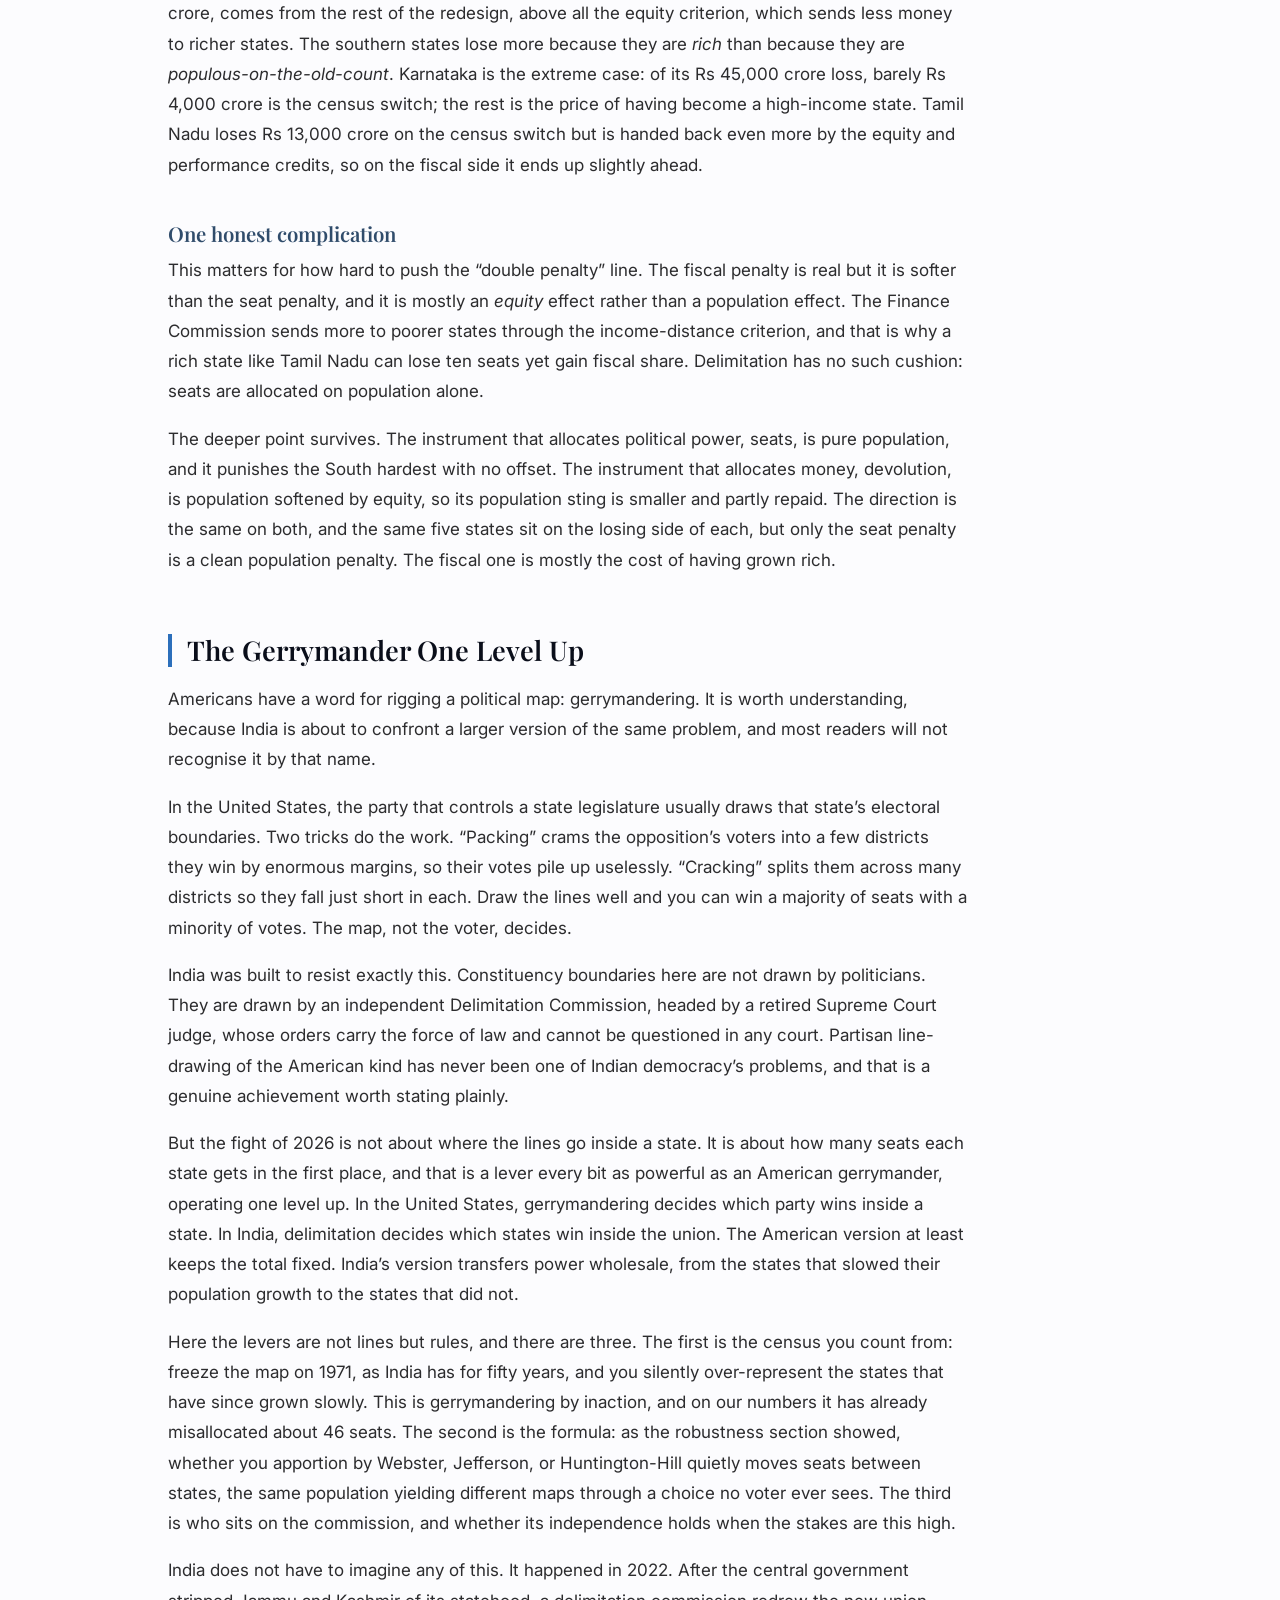
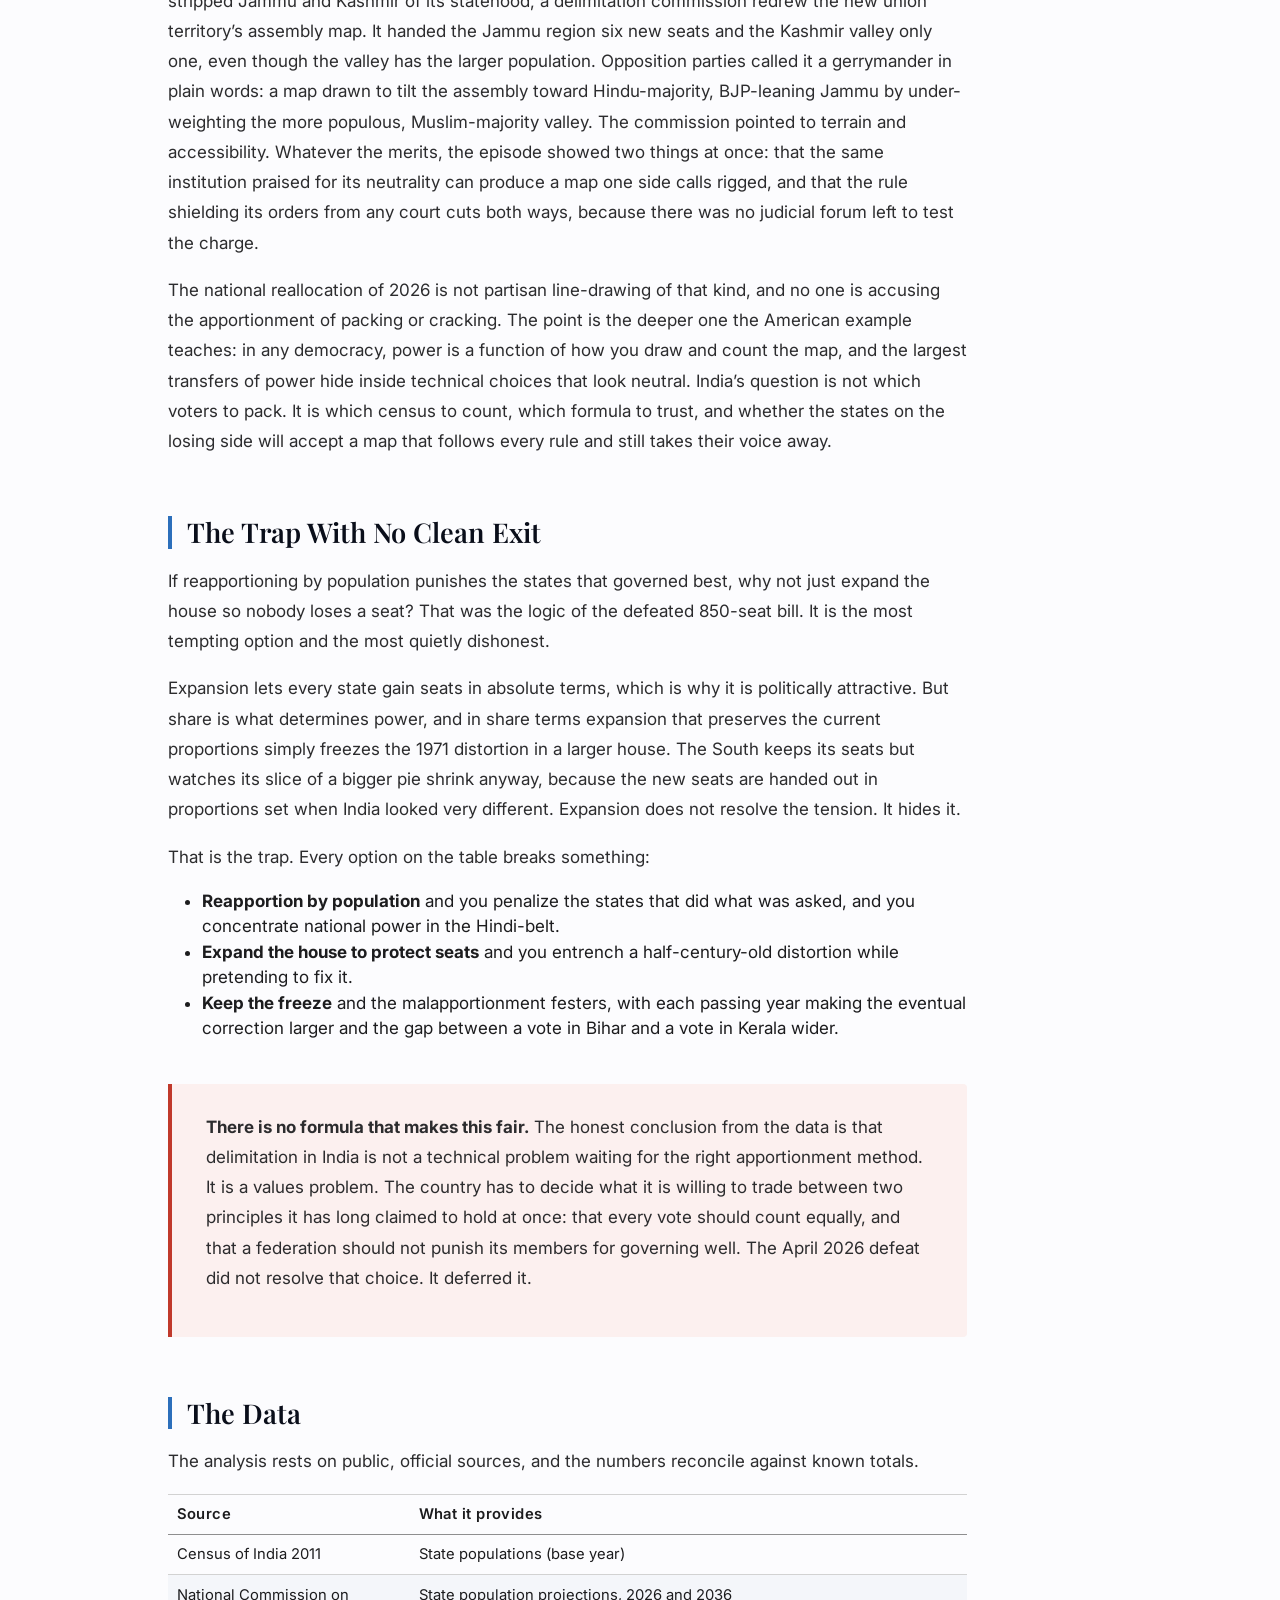
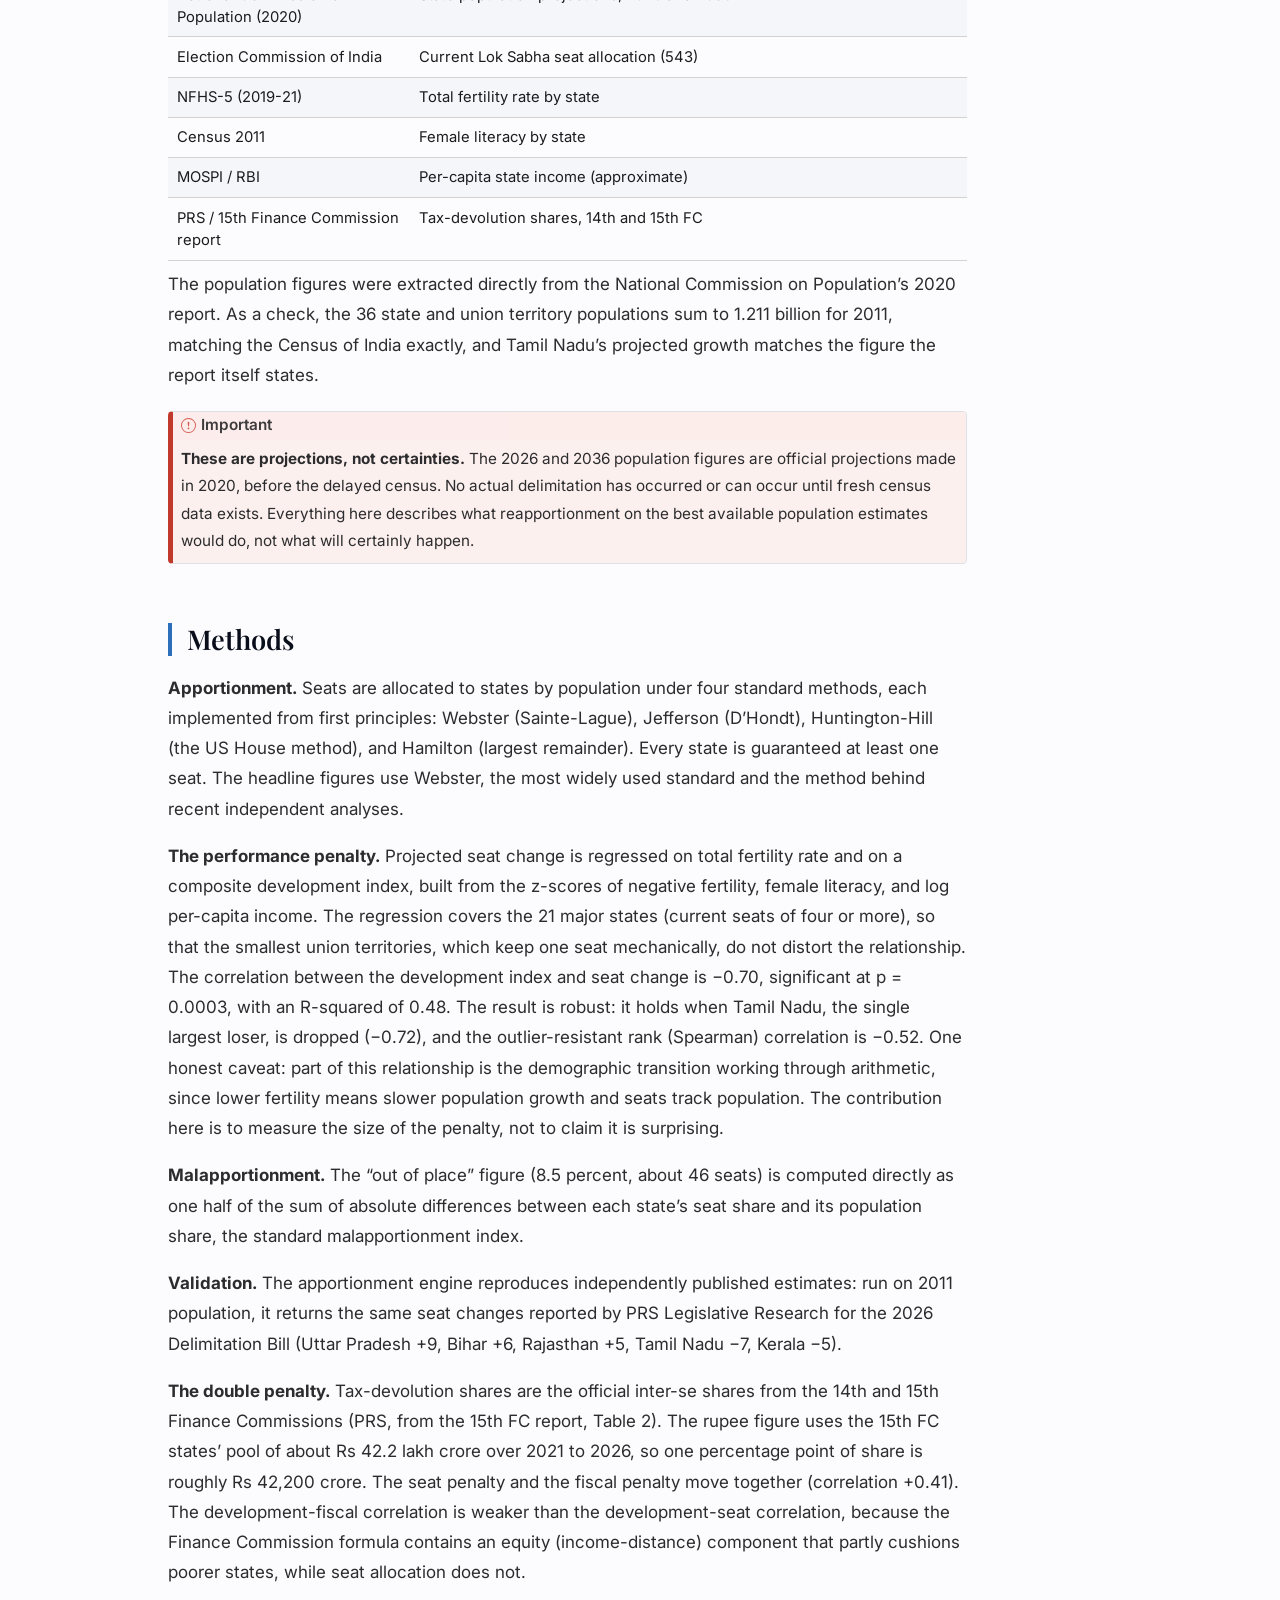
==== commit 7827f588: "Ground gerrymander section in the J&K 2022 delimitation case Add the real Indian precedent: the 2022" ====
--- a/docs/index.html
+++ b/docs/index.html
@@ -339,7 +339,8 @@
 <p>India was built to resist exactly this. Constituency boundaries here are not drawn by politicians. They are drawn by an independent Delimitation Commission, headed by a retired Supreme Court judge, whose orders carry the force of law and cannot be questioned in any court. Partisan line-drawing of the American kind has never been one of Indian democracy’s problems, and that is a genuine achievement worth stating plainly.</p>
 <p>But the fight of 2026 is not about where the lines go inside a state. It is about how many seats each state gets in the first place, and that is a lever every bit as powerful as an American gerrymander, operating one level up. In the United States, gerrymandering decides which party wins inside a state. In India, delimitation decides which states win inside the union. The American version at least keeps the total fixed. India’s version transfers power wholesale, from the states that slowed their population growth to the states that did not.</p>
 <p>Here the levers are not lines but rules, and there are three. The first is the census you count from: freeze the map on 1971, as India has for fifty years, and you silently over-represent the states that have since grown slowly. This is gerrymandering by inaction, and on our numbers it has already misallocated about 46 seats. The second is the formula: as the robustness section showed, whether you apportion by Webster, Jefferson, or Huntington-Hill quietly moves seats between states, the same population yielding different maps through a choice no voter ever sees. The third is who sits on the commission, and whether its independence holds when the stakes are this high.</p>
-<p>None of this is gerrymandering in the textbook sense, and no one is packing or cracking anything. The point is the deeper one the American example teaches: in any democracy, power is a function of how you draw and count the map, and the largest transfers of power hide inside technical choices that look neutral. India’s question is not which voters to pack. It is which census to count, which formula to trust, and whether the states on the losing side will accept a map that follows every rule and still takes their voice away.</p>
+<p>India does not have to imagine any of this. It happened in 2022. After the central government stripped Jammu and Kashmir of its statehood, a delimitation commission redrew the new union territory’s assembly map. It handed the Jammu region six new seats and the Kashmir valley only one, even though the valley has the larger population. Opposition parties called it a gerrymander in plain words: a map drawn to tilt the assembly toward Hindu-majority, BJP-leaning Jammu by under-weighting the more populous, Muslim-majority valley. The commission pointed to terrain and accessibility. Whatever the merits, the episode showed two things at once: that the same institution praised for its neutrality can produce a map one side calls rigged, and that the rule shielding its orders from any court cuts both ways, because there was no judicial forum left to test the charge.</p>
+<p>The national reallocation of 2026 is not partisan line-drawing of that kind, and no one is accusing the apportionment of packing or cracking. The point is the deeper one the American example teaches: in any democracy, power is a function of how you draw and count the map, and the largest transfers of power hide inside technical choices that look neutral. India’s question is not which voters to pack. It is which census to count, which formula to trust, and whether the states on the losing side will accept a map that follows every rule and still takes their voice away.</p>
 </section>
 <section id="federalism" class="level2">
 <h2 class="anchored" data-anchor-id="federalism">The Trap With No Clean Exit</h2>
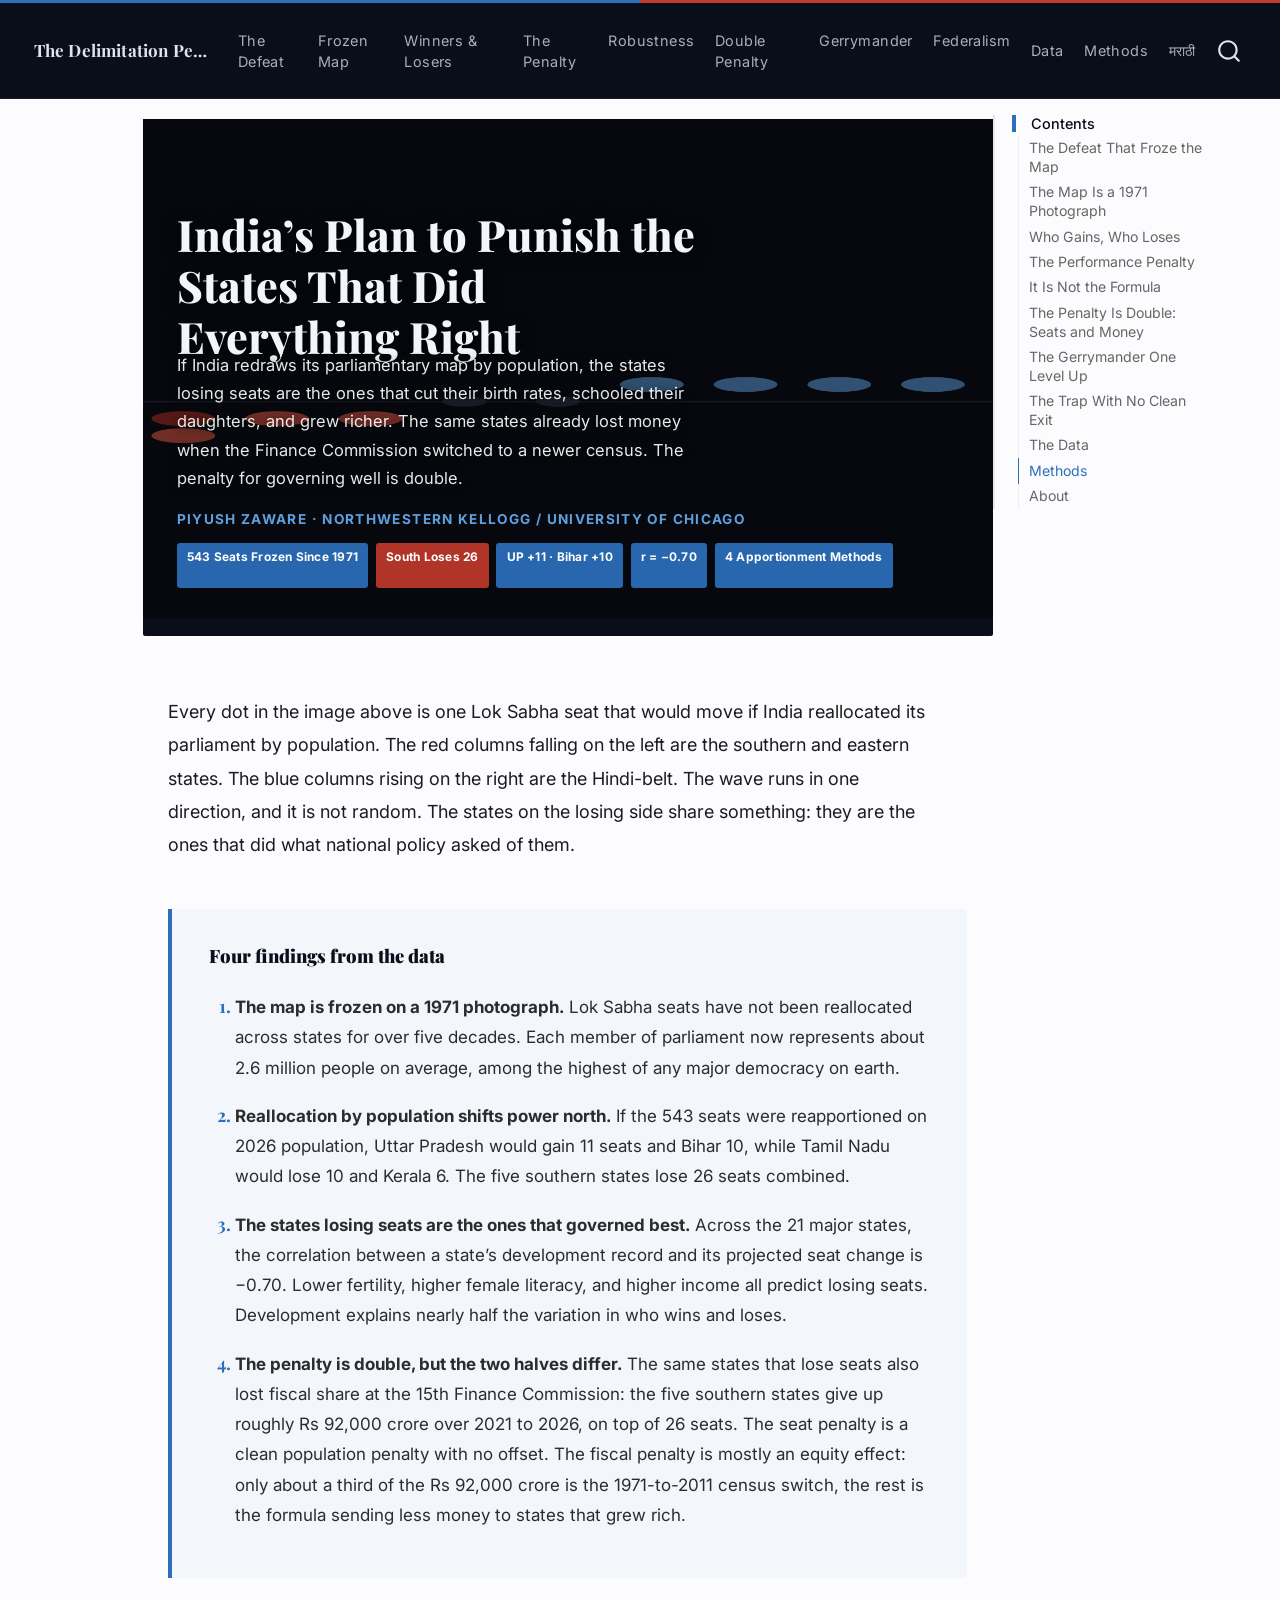
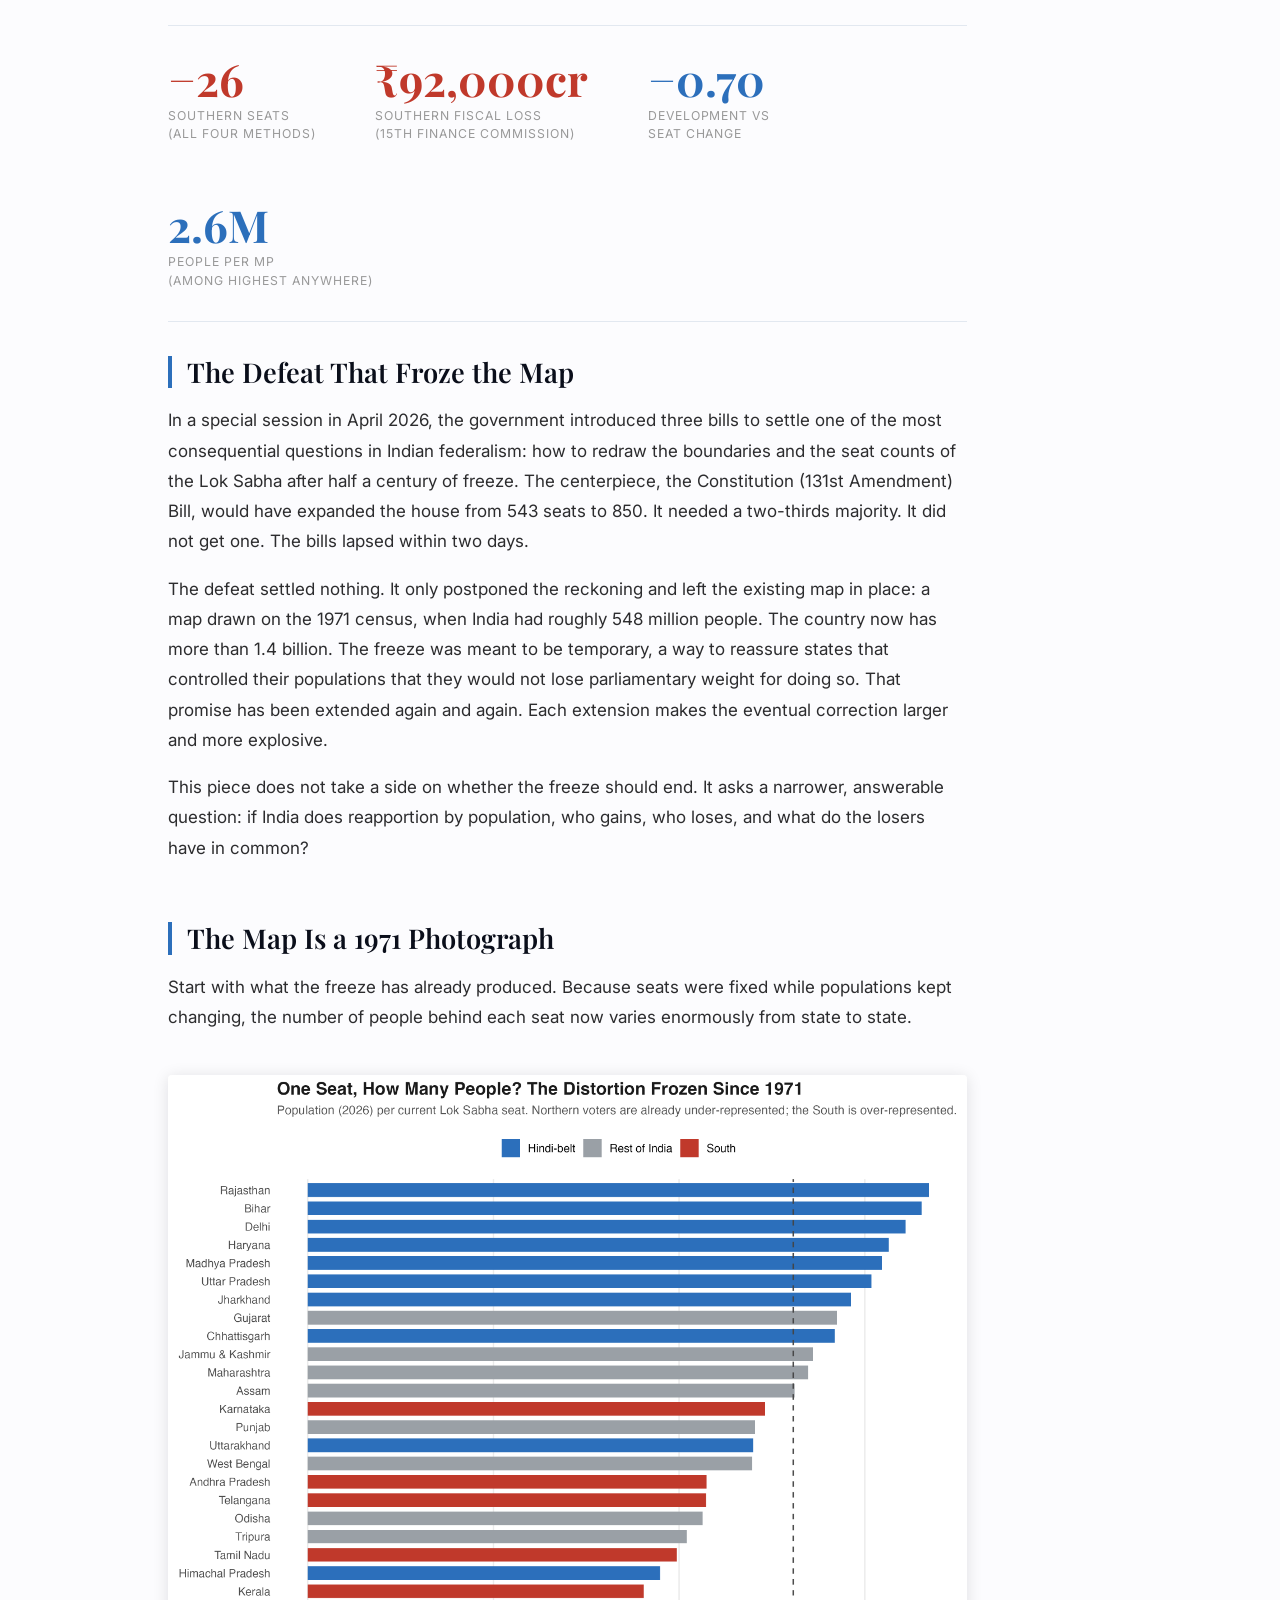
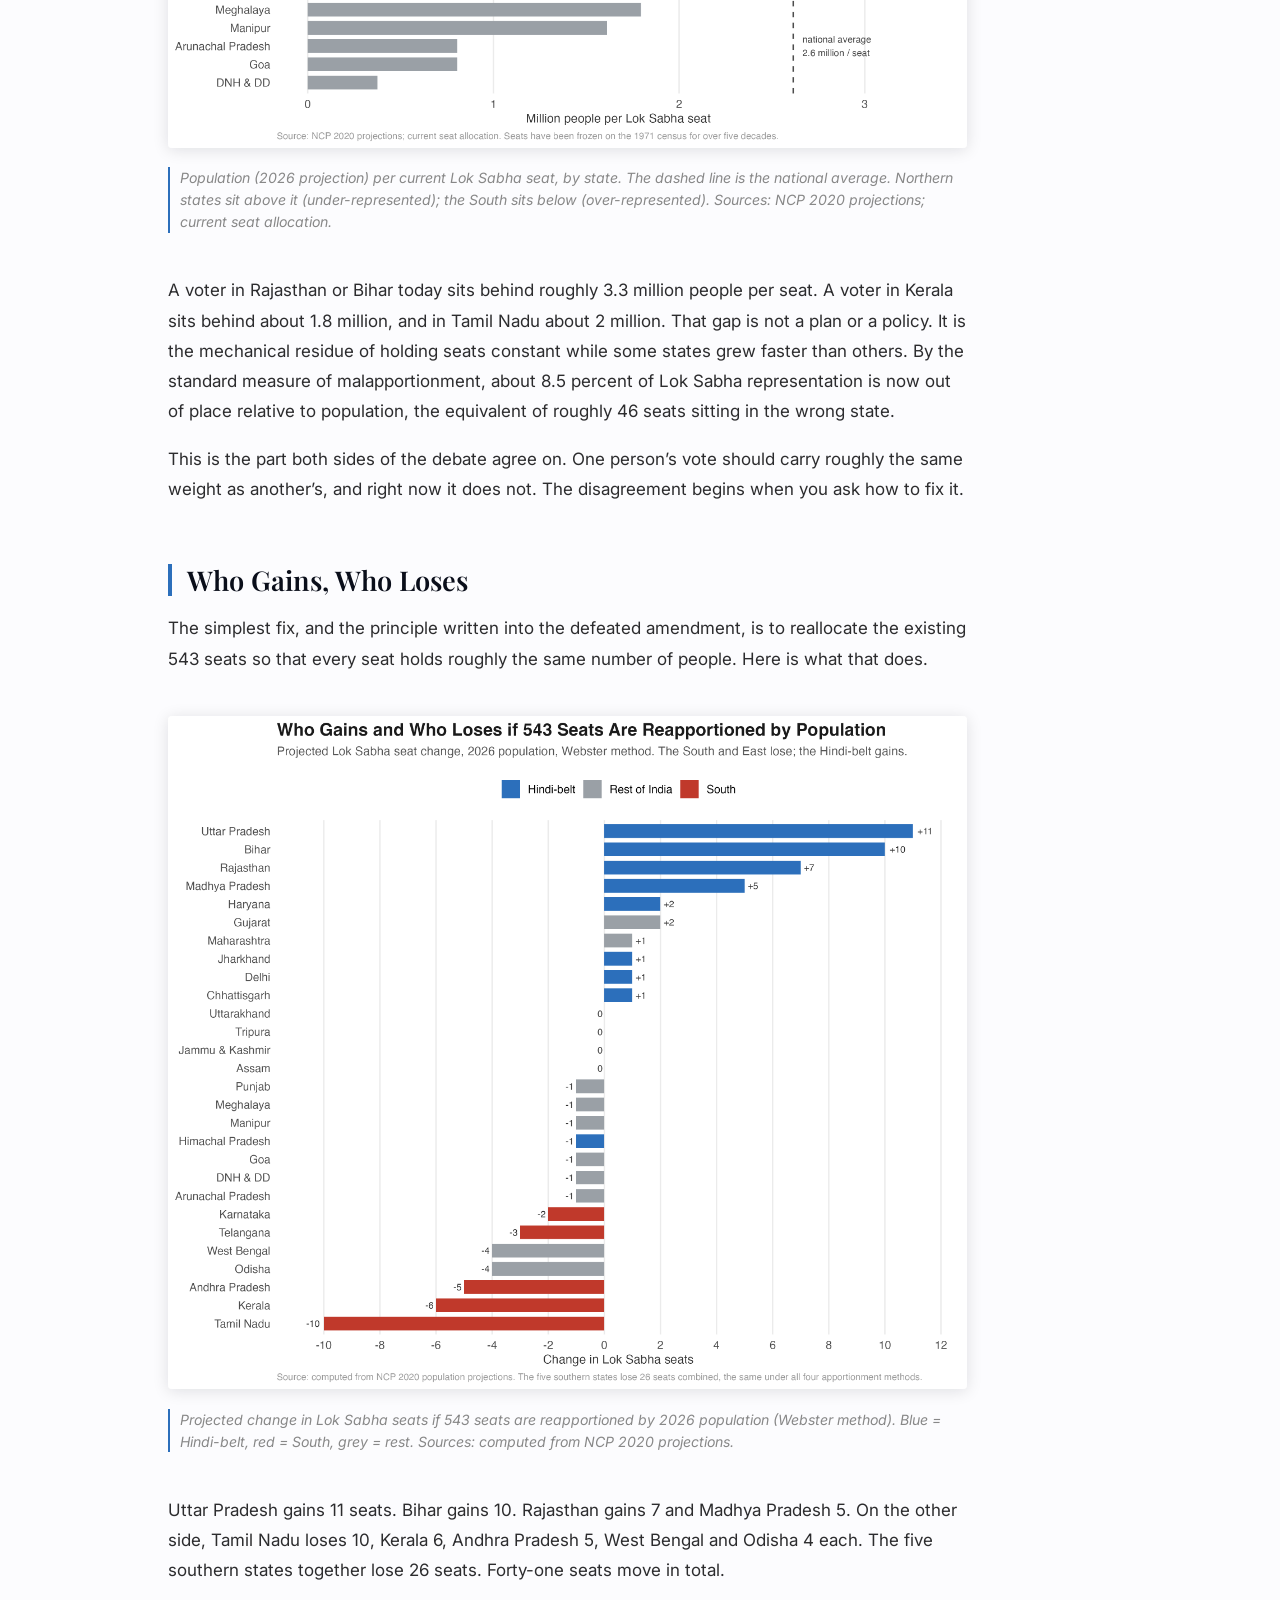
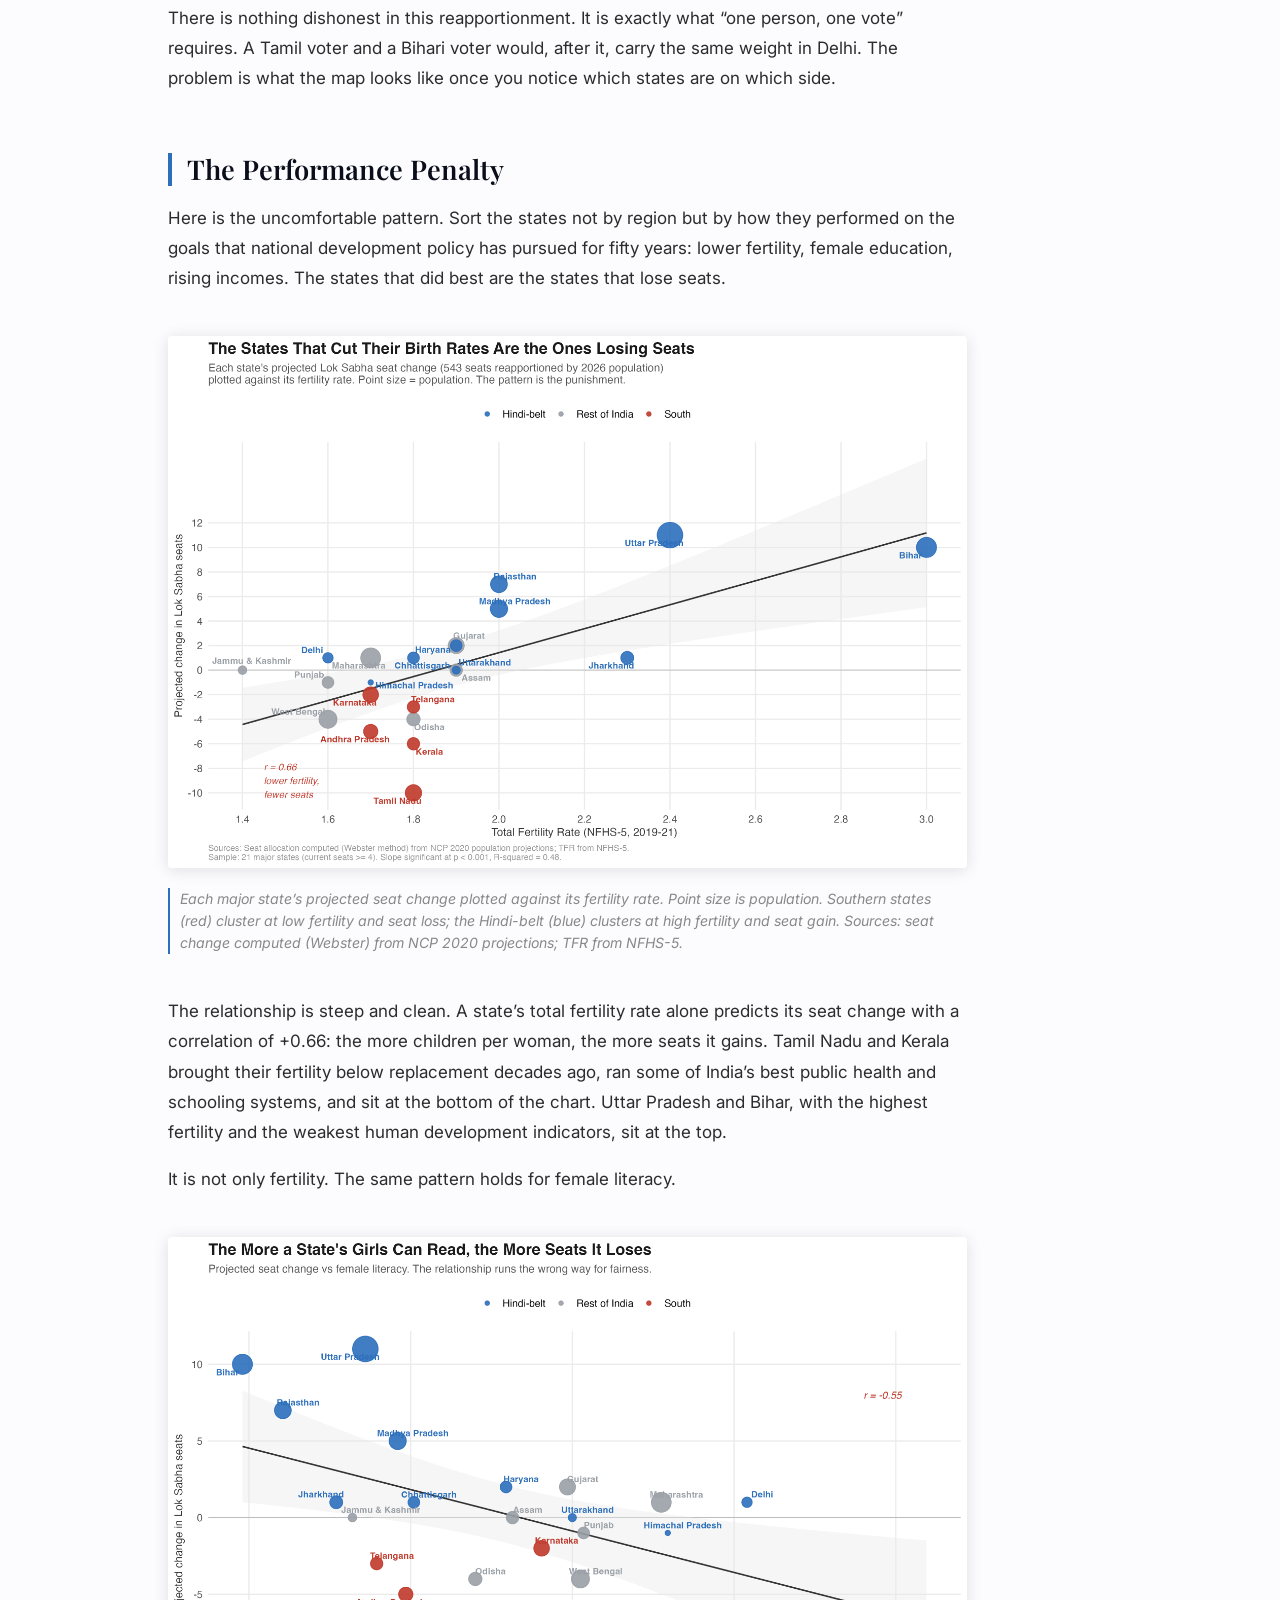
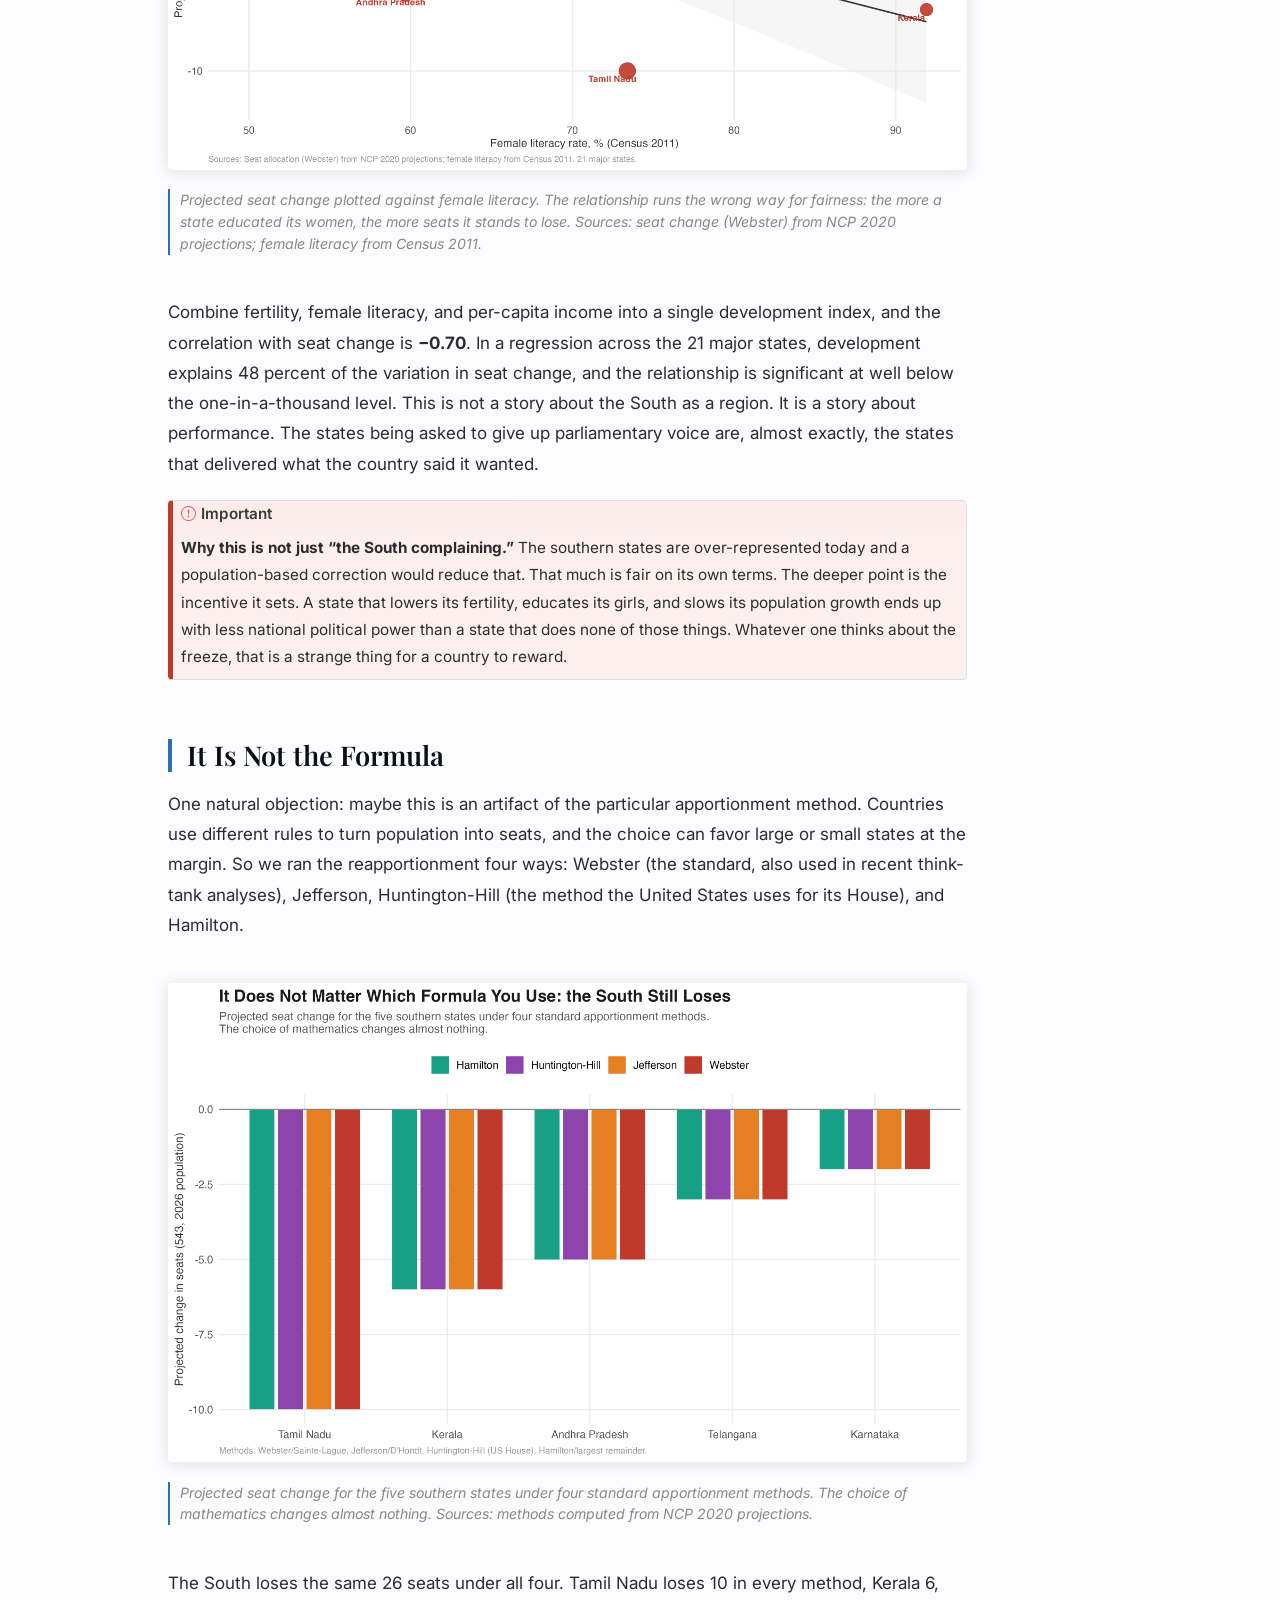
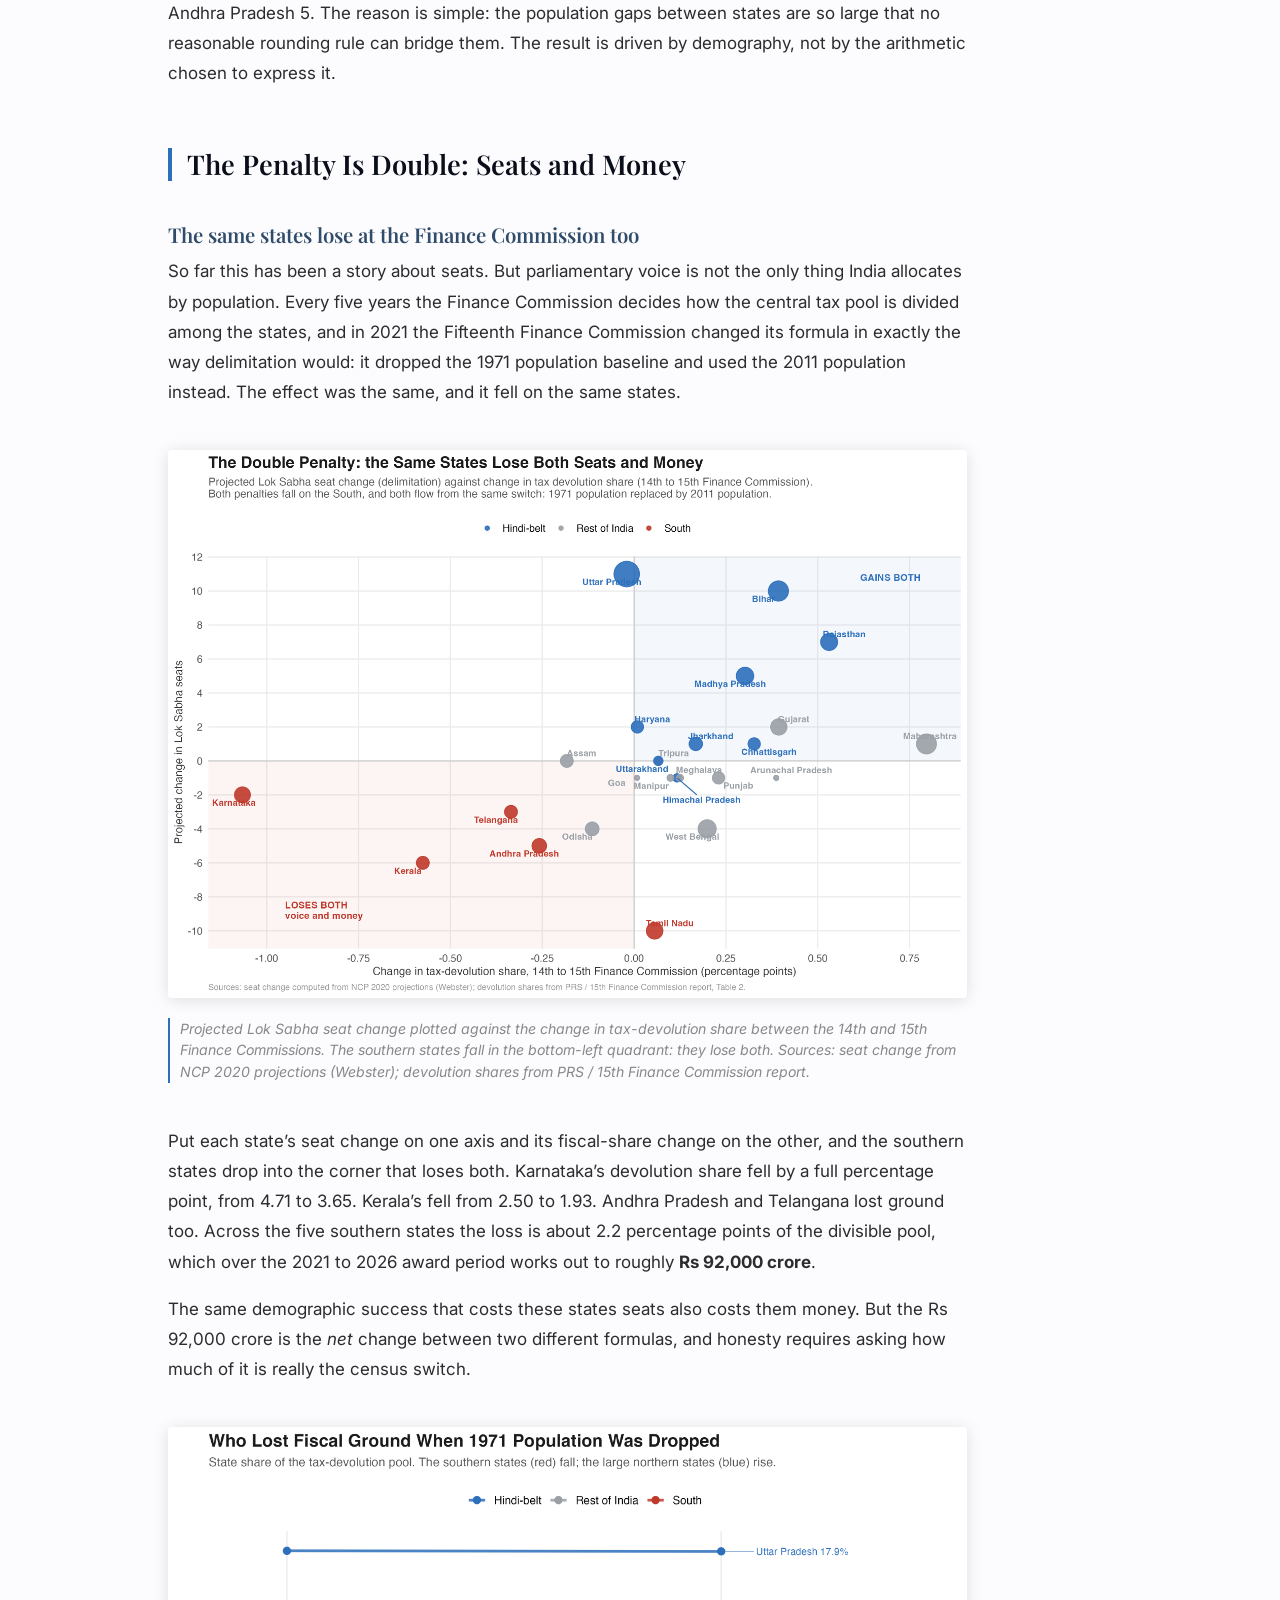
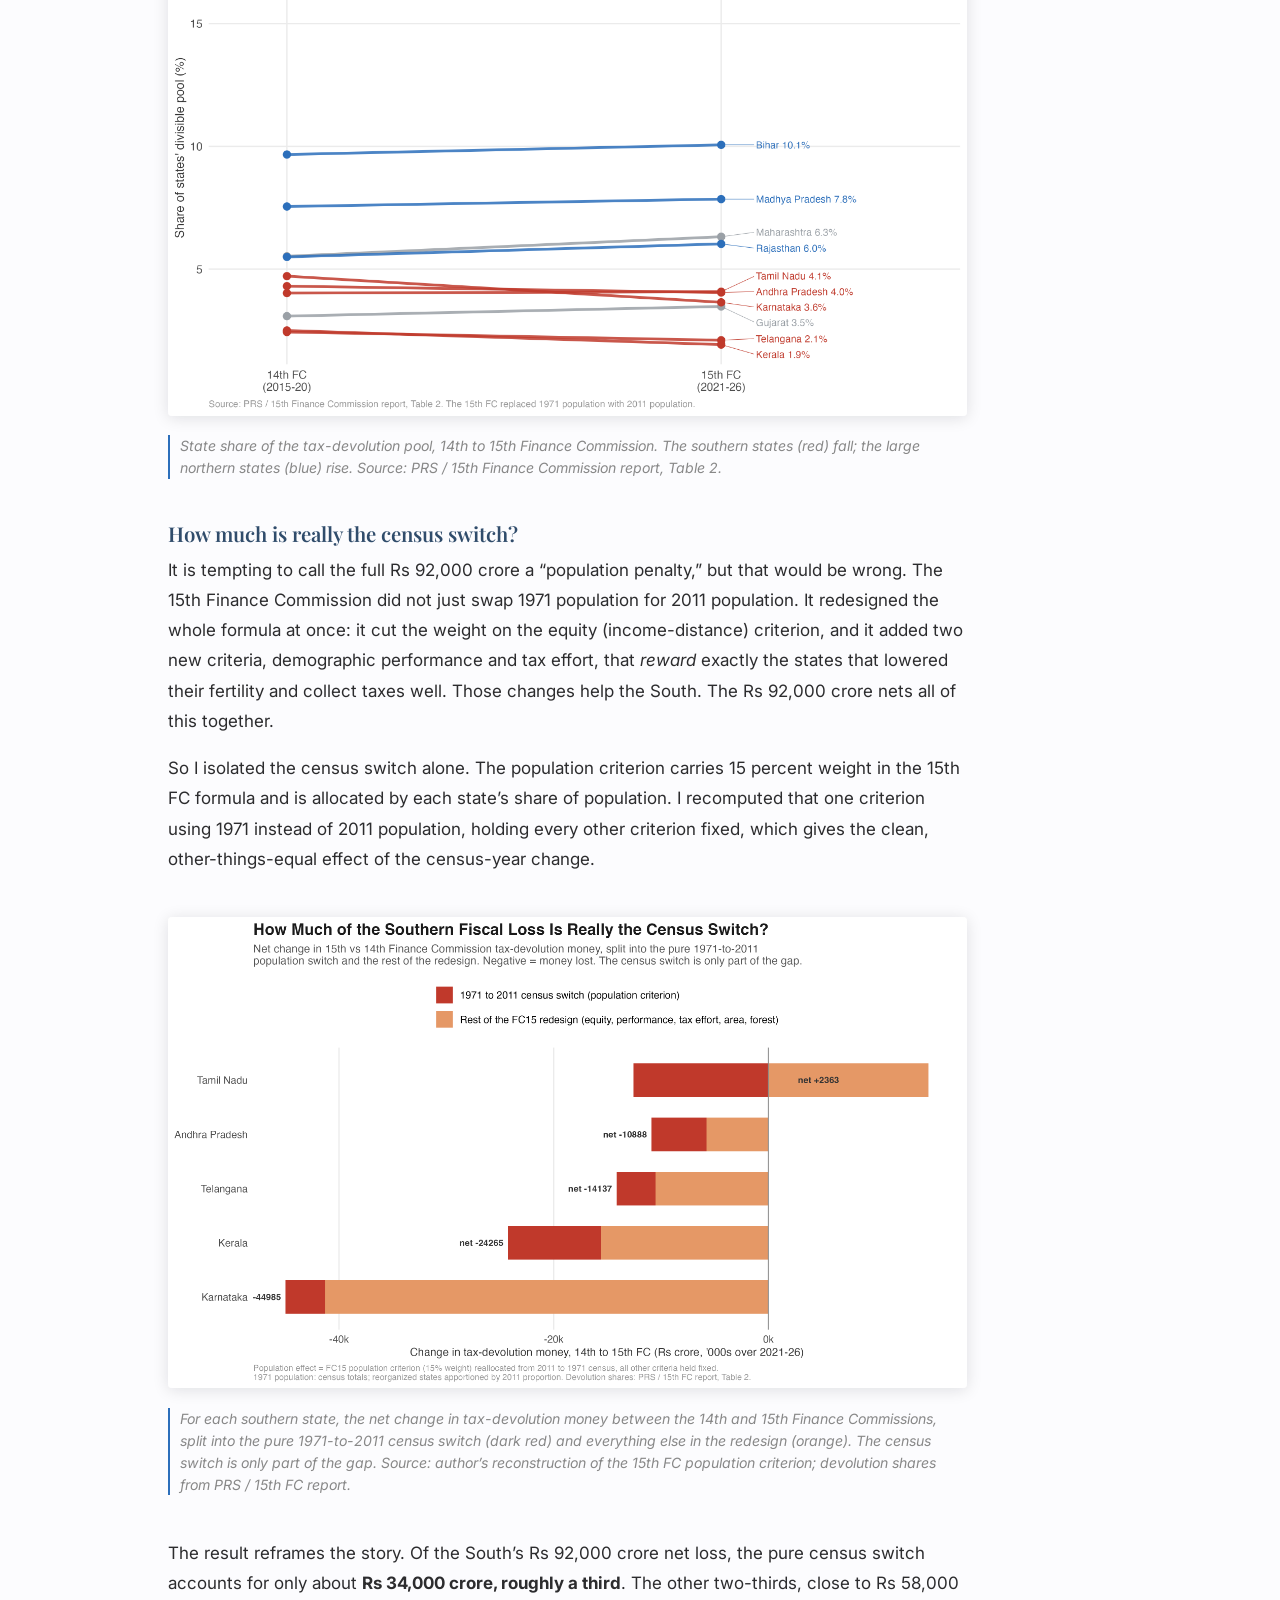
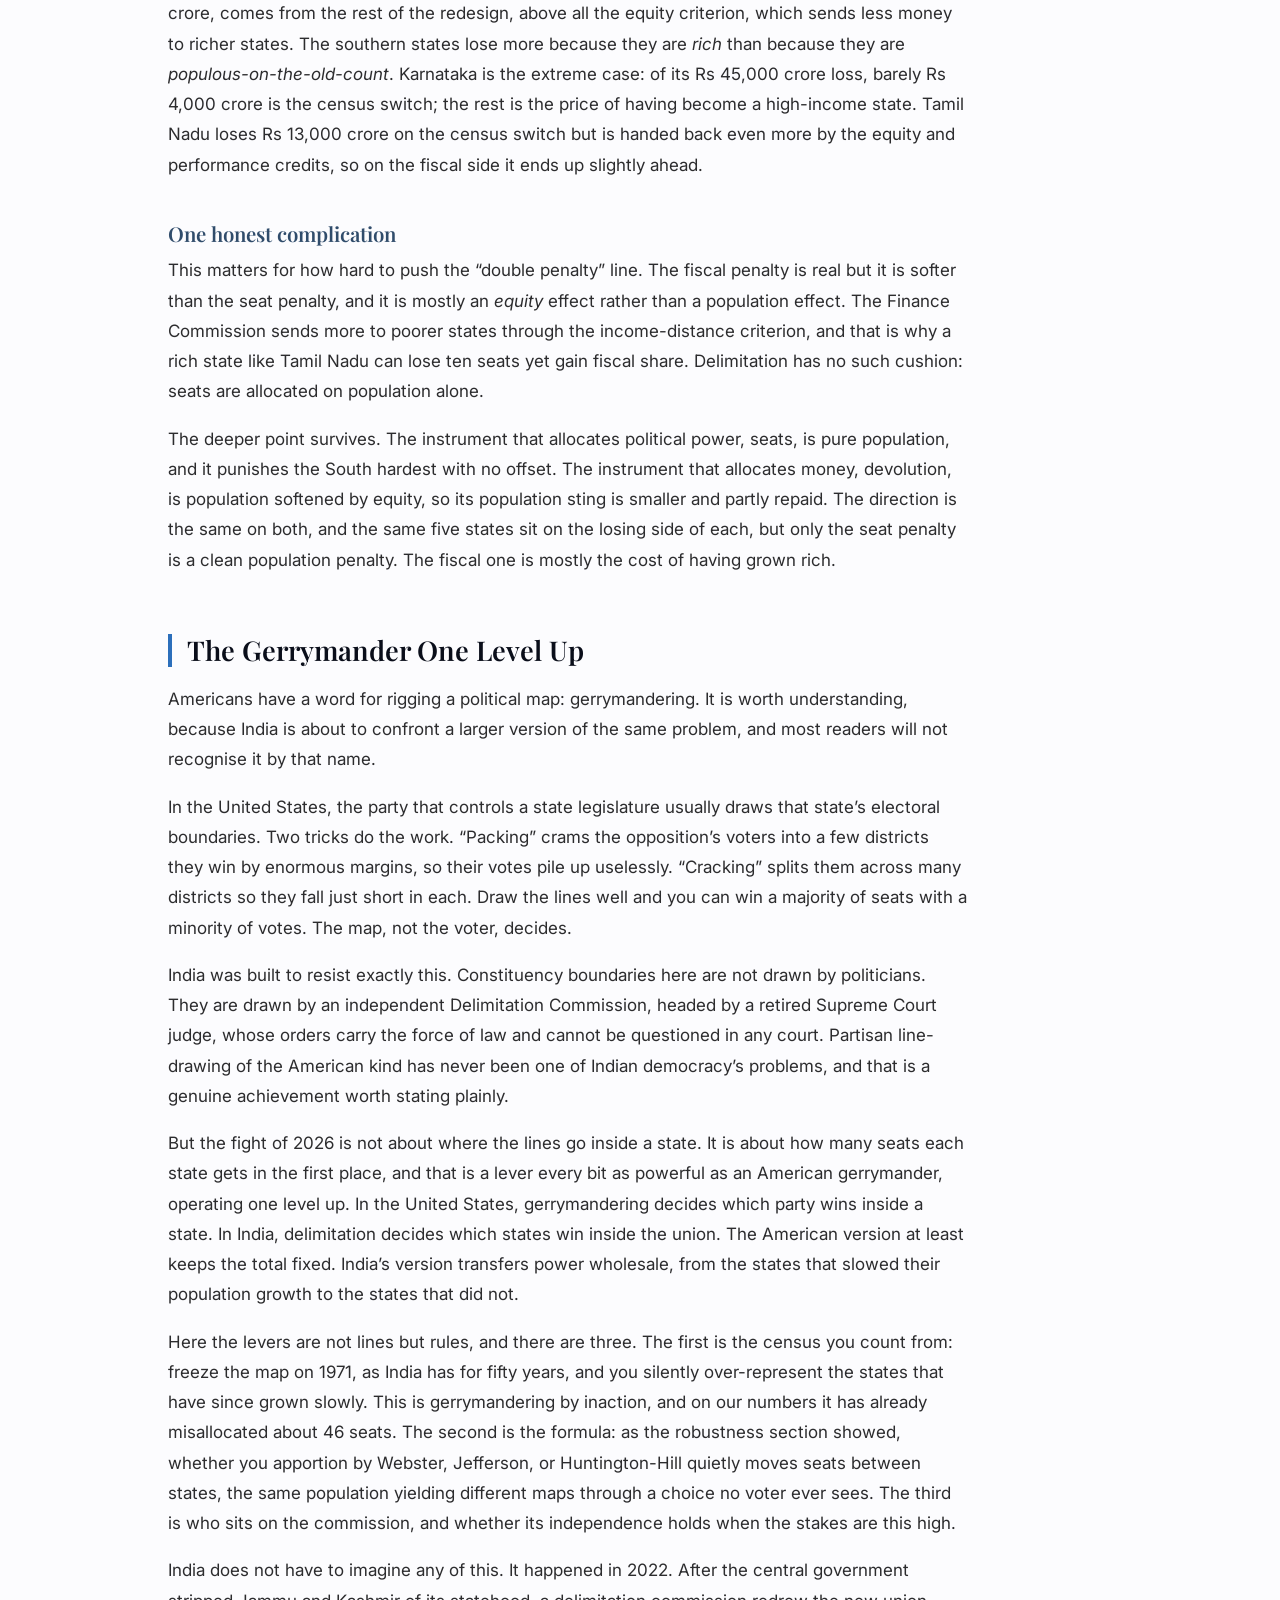
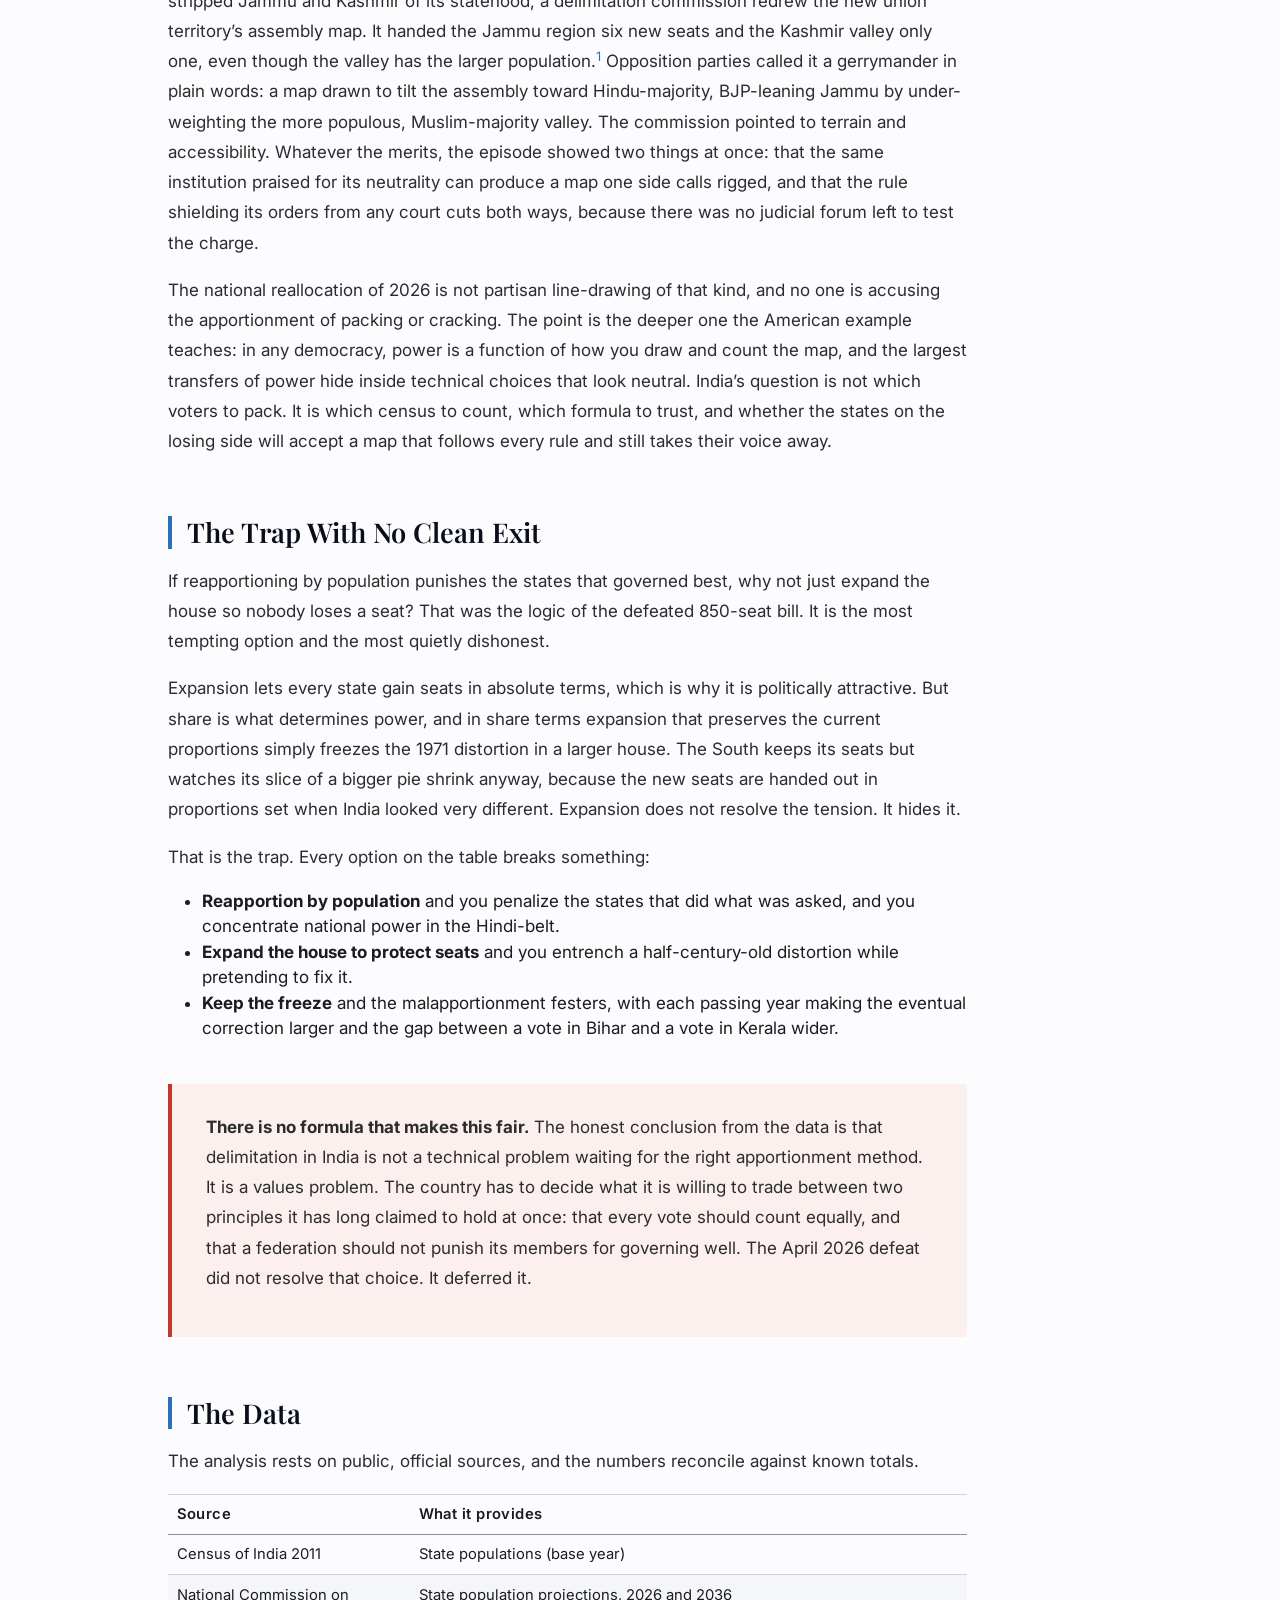
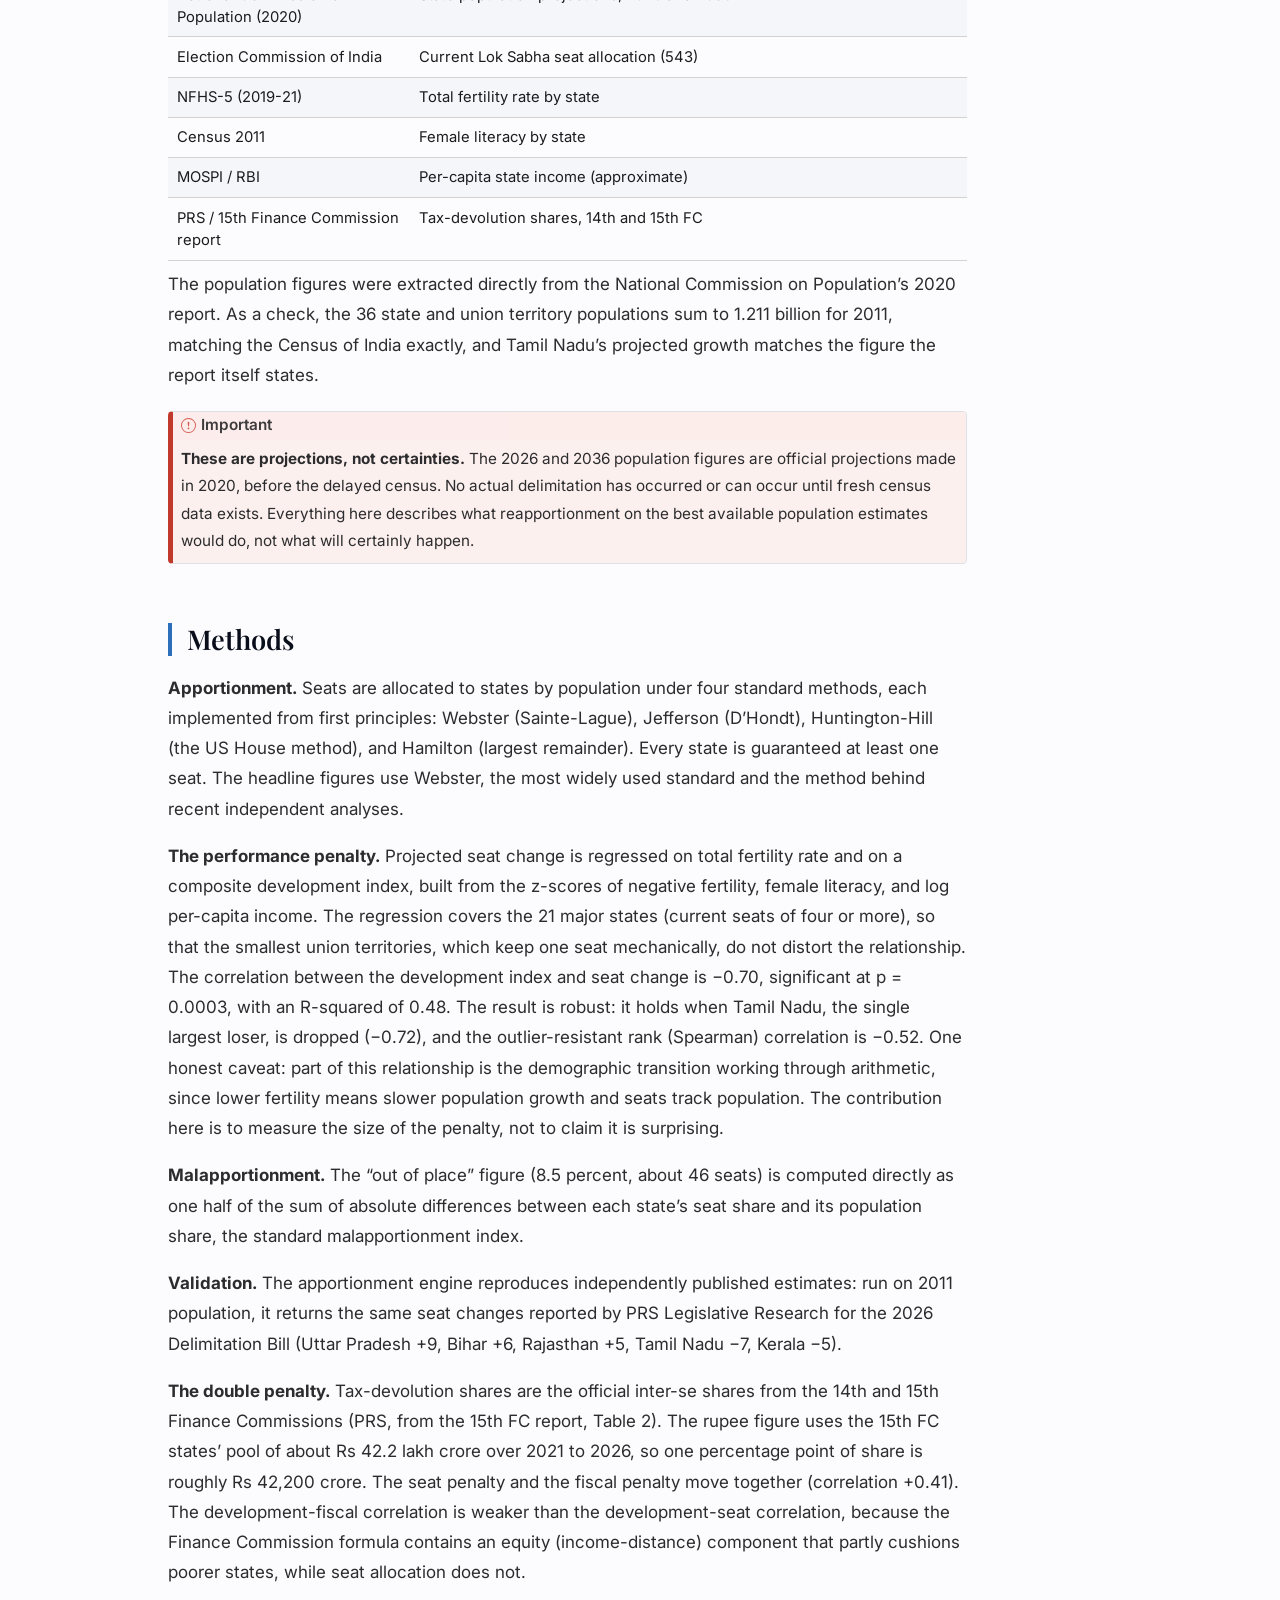
==== commit f506ce94: "Convert J&K source note into an anchored footnote Move the J&K 2022 provenance from a standalone Met" ====
--- a/docs/index.html
+++ b/docs/index.html
@@ -339,7 +339,7 @@
 <p>India was built to resist exactly this. Constituency boundaries here are not drawn by politicians. They are drawn by an independent Delimitation Commission, headed by a retired Supreme Court judge, whose orders carry the force of law and cannot be questioned in any court. Partisan line-drawing of the American kind has never been one of Indian democracy’s problems, and that is a genuine achievement worth stating plainly.</p>
 <p>But the fight of 2026 is not about where the lines go inside a state. It is about how many seats each state gets in the first place, and that is a lever every bit as powerful as an American gerrymander, operating one level up. In the United States, gerrymandering decides which party wins inside a state. In India, delimitation decides which states win inside the union. The American version at least keeps the total fixed. India’s version transfers power wholesale, from the states that slowed their population growth to the states that did not.</p>
 <p>Here the levers are not lines but rules, and there are three. The first is the census you count from: freeze the map on 1971, as India has for fifty years, and you silently over-represent the states that have since grown slowly. This is gerrymandering by inaction, and on our numbers it has already misallocated about 46 seats. The second is the formula: as the robustness section showed, whether you apportion by Webster, Jefferson, or Huntington-Hill quietly moves seats between states, the same population yielding different maps through a choice no voter ever sees. The third is who sits on the commission, and whether its independence holds when the stakes are this high.</p>
-<p>India does not have to imagine any of this. It happened in 2022. After the central government stripped Jammu and Kashmir of its statehood, a delimitation commission redrew the new union territory’s assembly map. It handed the Jammu region six new seats and the Kashmir valley only one, even though the valley has the larger population. Opposition parties called it a gerrymander in plain words: a map drawn to tilt the assembly toward Hindu-majority, BJP-leaning Jammu by under-weighting the more populous, Muslim-majority valley. The commission pointed to terrain and accessibility. Whatever the merits, the episode showed two things at once: that the same institution praised for its neutrality can produce a map one side calls rigged, and that the rule shielding its orders from any court cuts both ways, because there was no judicial forum left to test the charge.</p>
+<p>India does not have to imagine any of this. It happened in 2022. After the central government stripped Jammu and Kashmir of its statehood, a delimitation commission redrew the new union territory’s assembly map. It handed the Jammu region six new seats and the Kashmir valley only one, even though the valley has the larger population.<a href="#fn1" class="footnote-ref" id="fnref1" role="doc-noteref"><sup>1</sup></a> Opposition parties called it a gerrymander in plain words: a map drawn to tilt the assembly toward Hindu-majority, BJP-leaning Jammu by under-weighting the more populous, Muslim-majority valley. The commission pointed to terrain and accessibility. Whatever the merits, the episode showed two things at once: that the same institution praised for its neutrality can produce a map one side calls rigged, and that the rule shielding its orders from any court cuts both ways, because there was no judicial forum left to test the charge.</p>
 <p>The national reallocation of 2026 is not partisan line-drawing of that kind, and no one is accusing the apportionment of packing or cracking. The point is the deeper one the American example teaches: in any democracy, power is a function of how you draw and count the map, and the largest transfers of power hide inside technical choices that look neutral. India’s question is not which voters to pack. It is which census to count, which formula to trust, and whether the states on the losing side will accept a map that follows every rule and still takes their voice away.</p>
 </section>
 <section id="federalism" class="level2">
@@ -442,7 +442,13 @@
 
 </section>
 
-</main> <!-- /main -->
+
+<div id="quarto-appendix" class="default"><section id="footnotes" class="footnotes footnotes-end-of-document" role="doc-endnotes"><h2 class="anchored quarto-appendix-heading">Footnotes</h2>
+
+<ol>
+<li id="fn1"><p>Jammu and Kashmir Delimitation Commission final order (Justice (Retd.) Ranjana Prakash Desai, presiding), notified 20 May 2022: a 90-member assembly with 43 seats for the Jammu division and 47 for Kashmir, six of seven newly created seats going to Jammu. By the 2011 census the Kashmir valley (68.88 lakh) is more populous than Jammu (53.5 lakh). The characterisation of the order as gerrymandering is the stated position of opposition parties, principally the National Conference and the PDP, not a finding of this analysis; the commission cited terrain, connectivity, and administrative convenience. Reporting: <a href="https://www.tribuneindia.com/news/j-k/kashmir-gets-47-seats-jammu-43-392123">The Tribune</a> and <a href="https://www.business-standard.com/article/politics/j-k-delimitation-commission-order-comes-into-effect-122052001709_1.html">Business Standard</a>, 20 May 2022.<a href="#fnref1" class="footnote-back" role="doc-backlink">↩︎</a></p></li>
+</ol>
+</section></div></main> <!-- /main -->
 <script id="quarto-html-after-body" type="application/javascript">
   window.document.addEventListener("DOMContentLoaded", function (event) {
     const icon = "";
